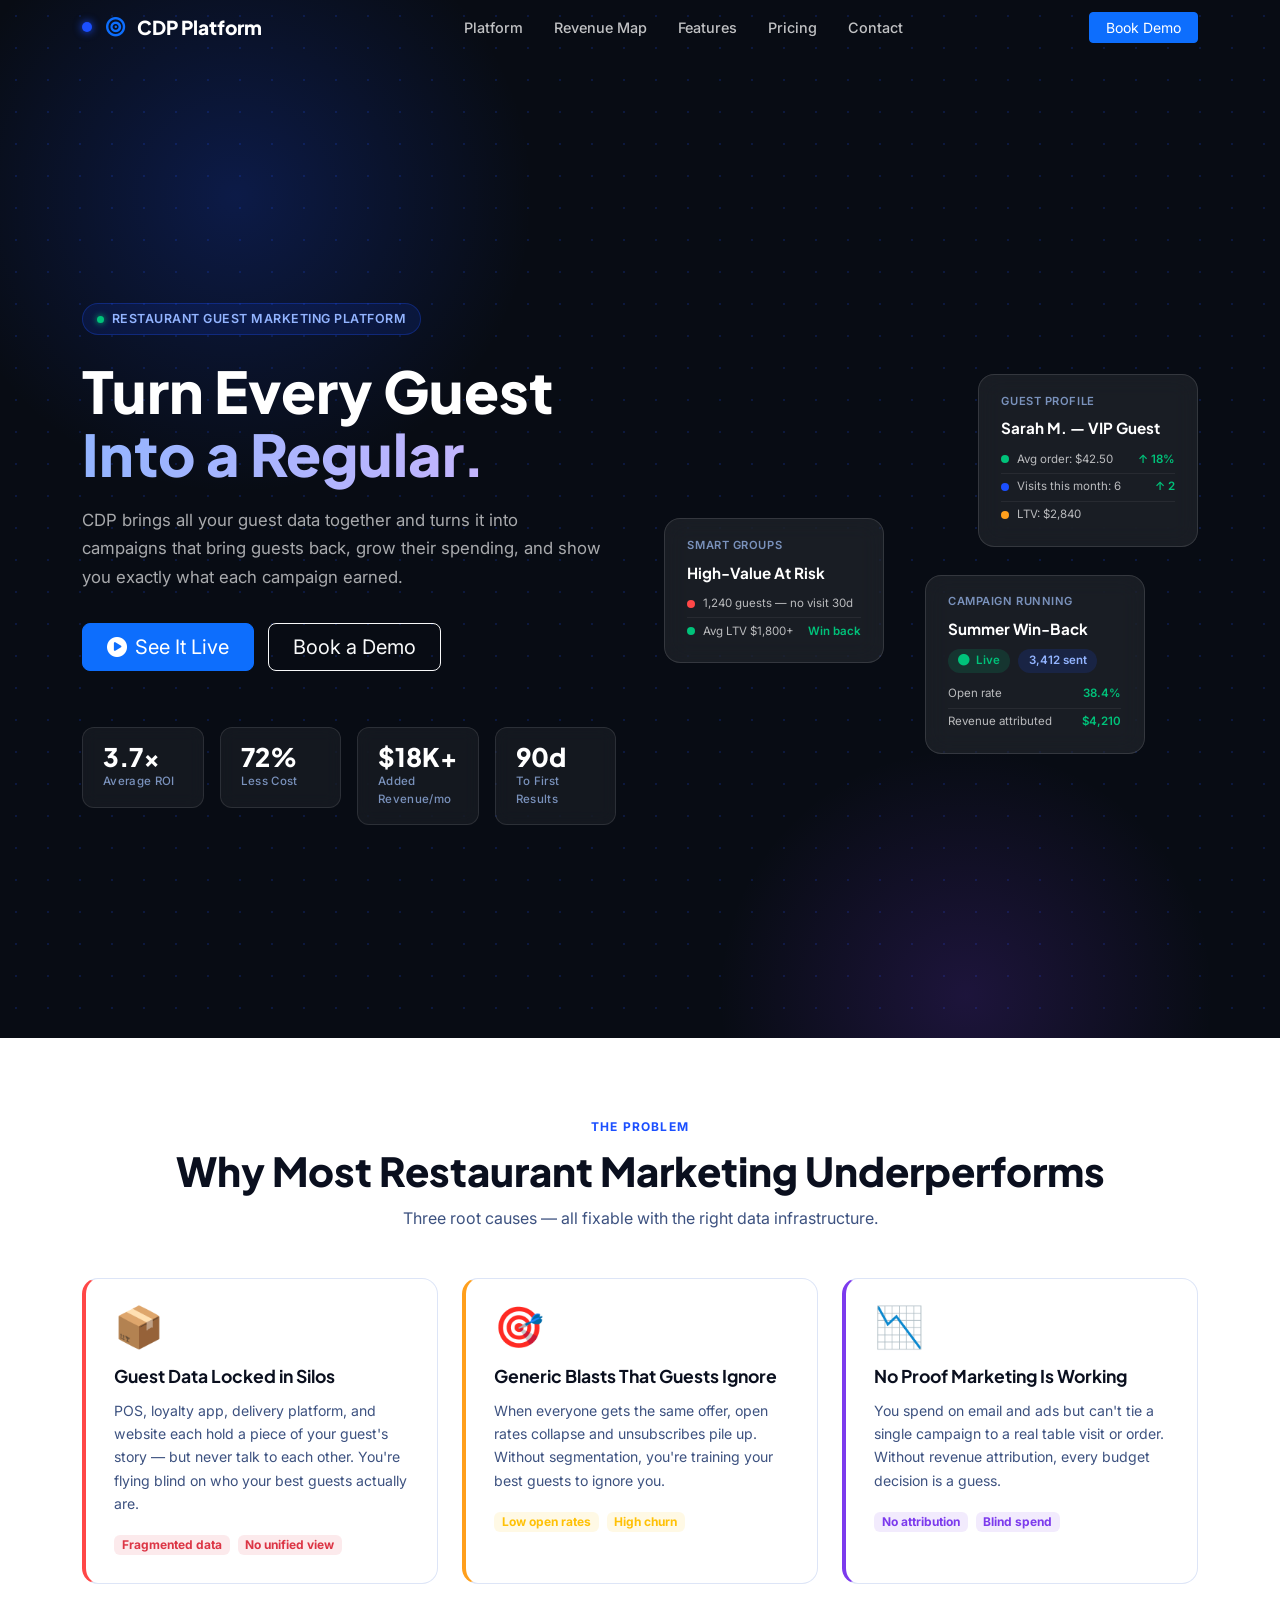
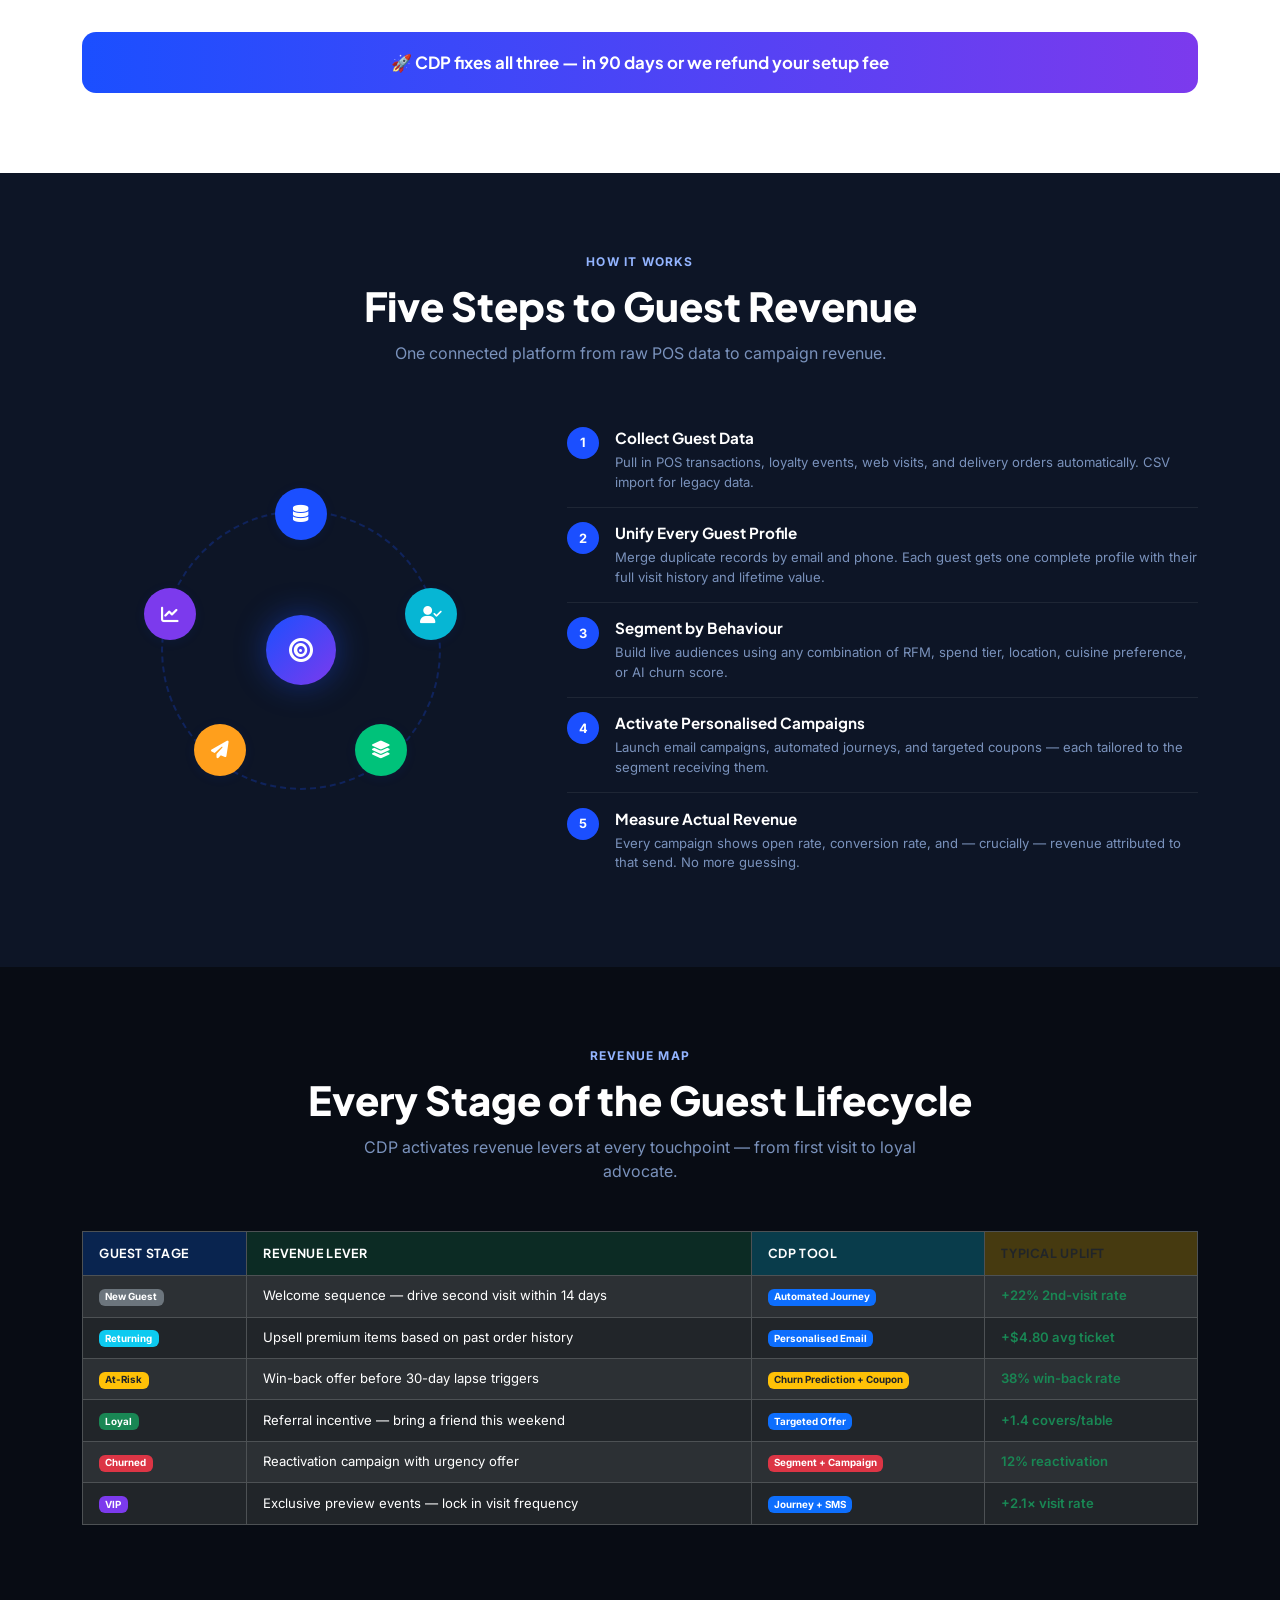
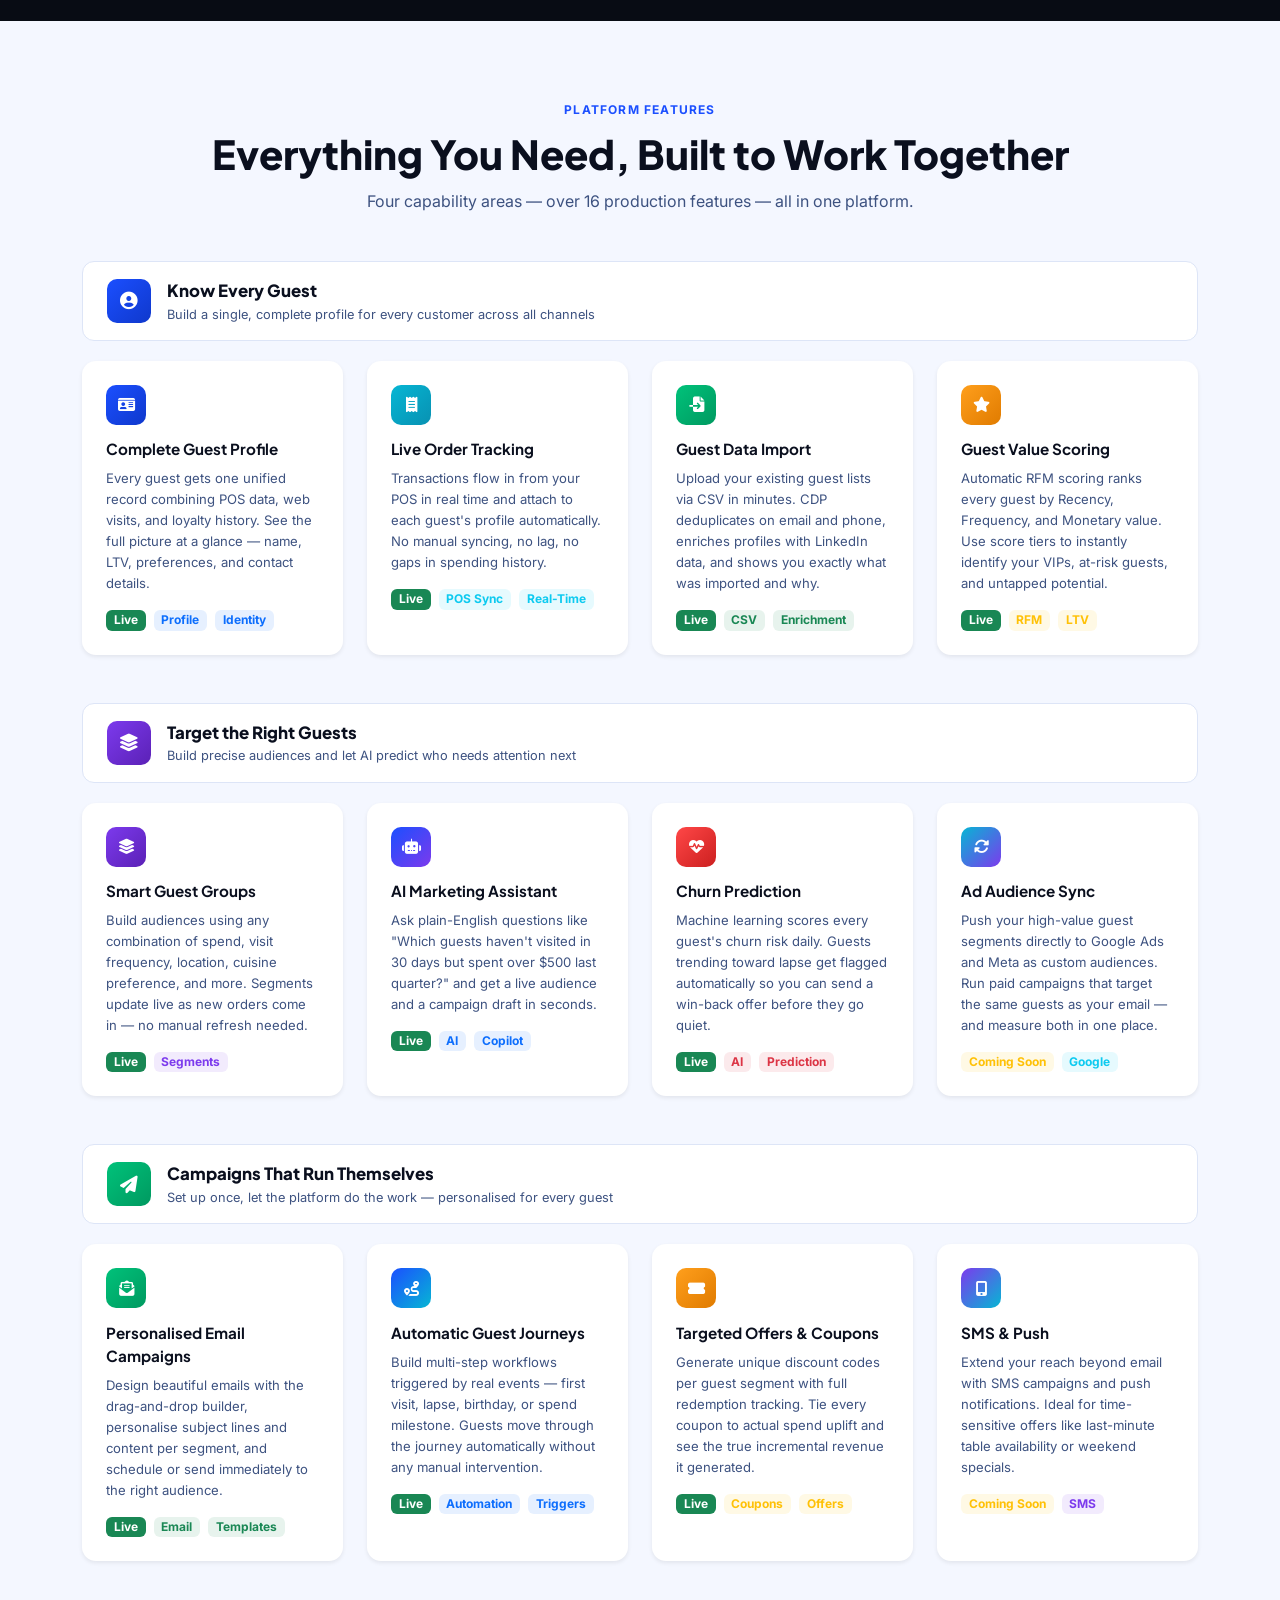
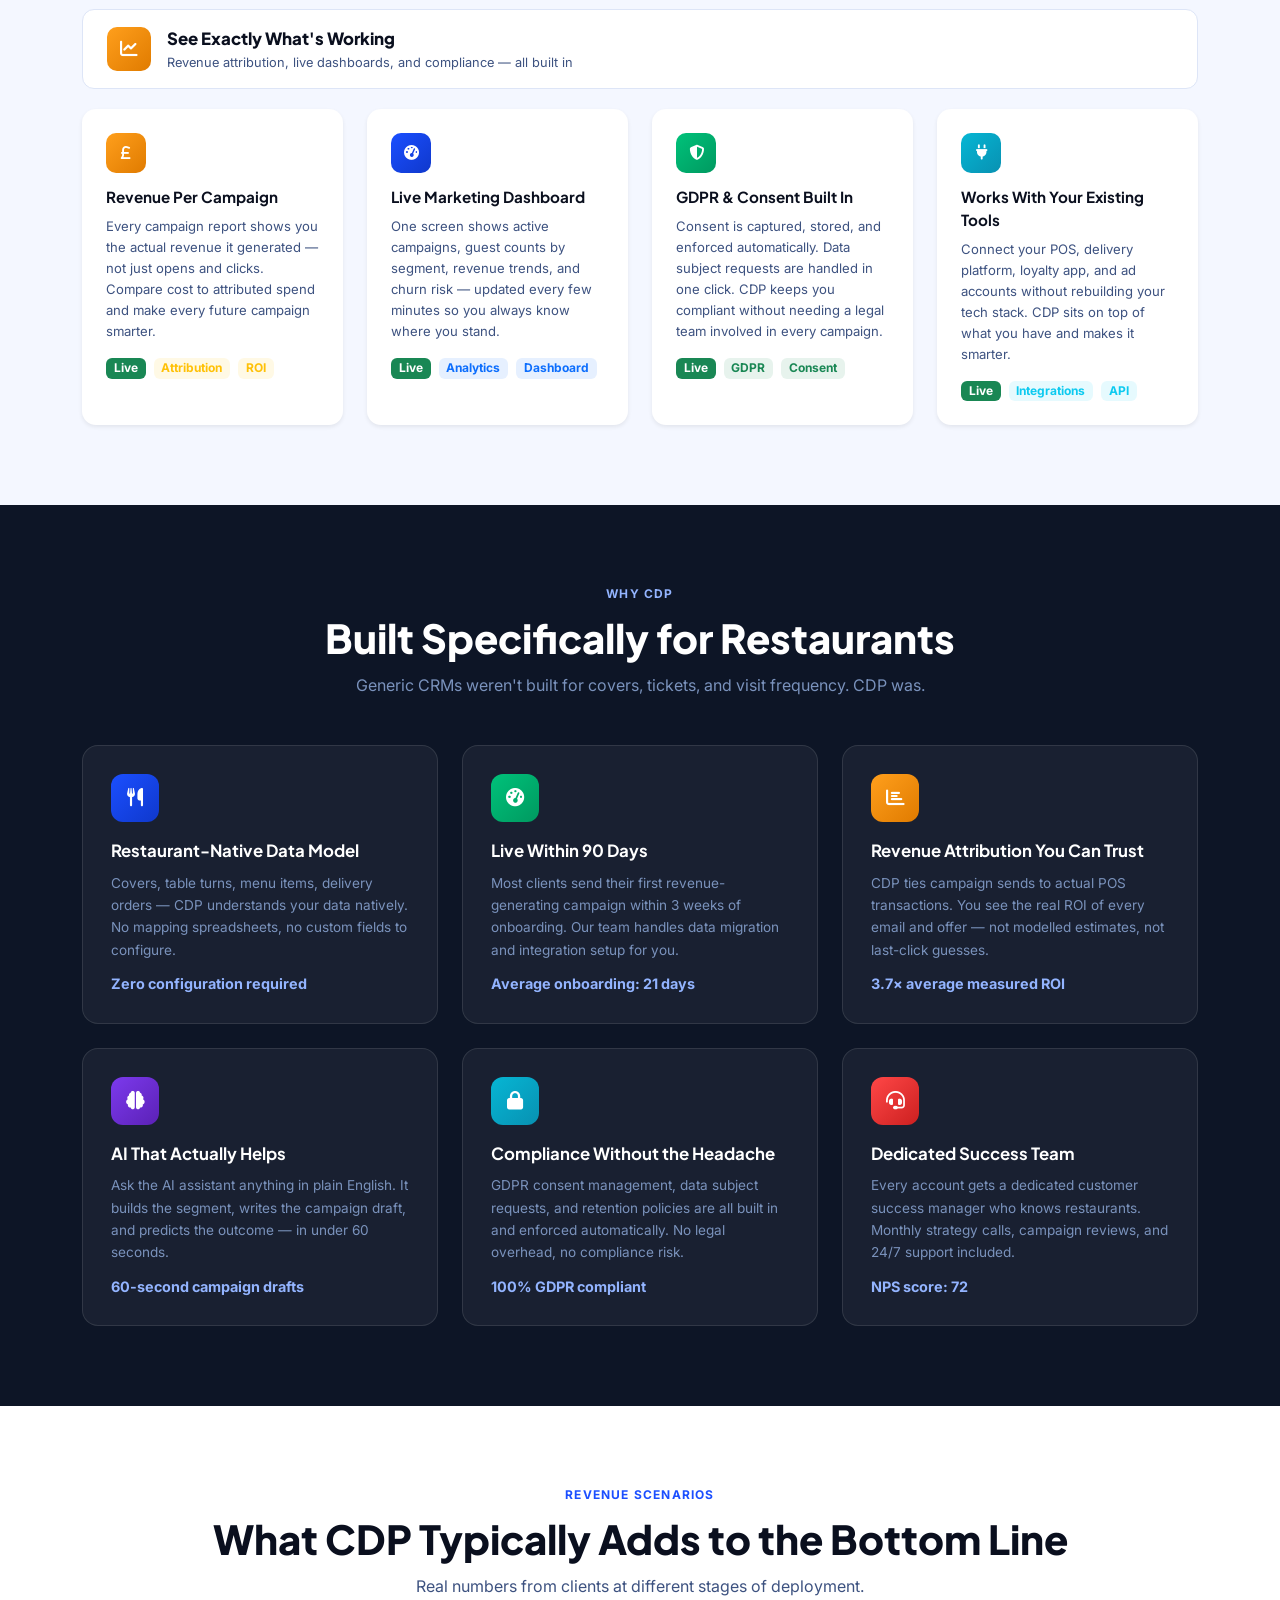
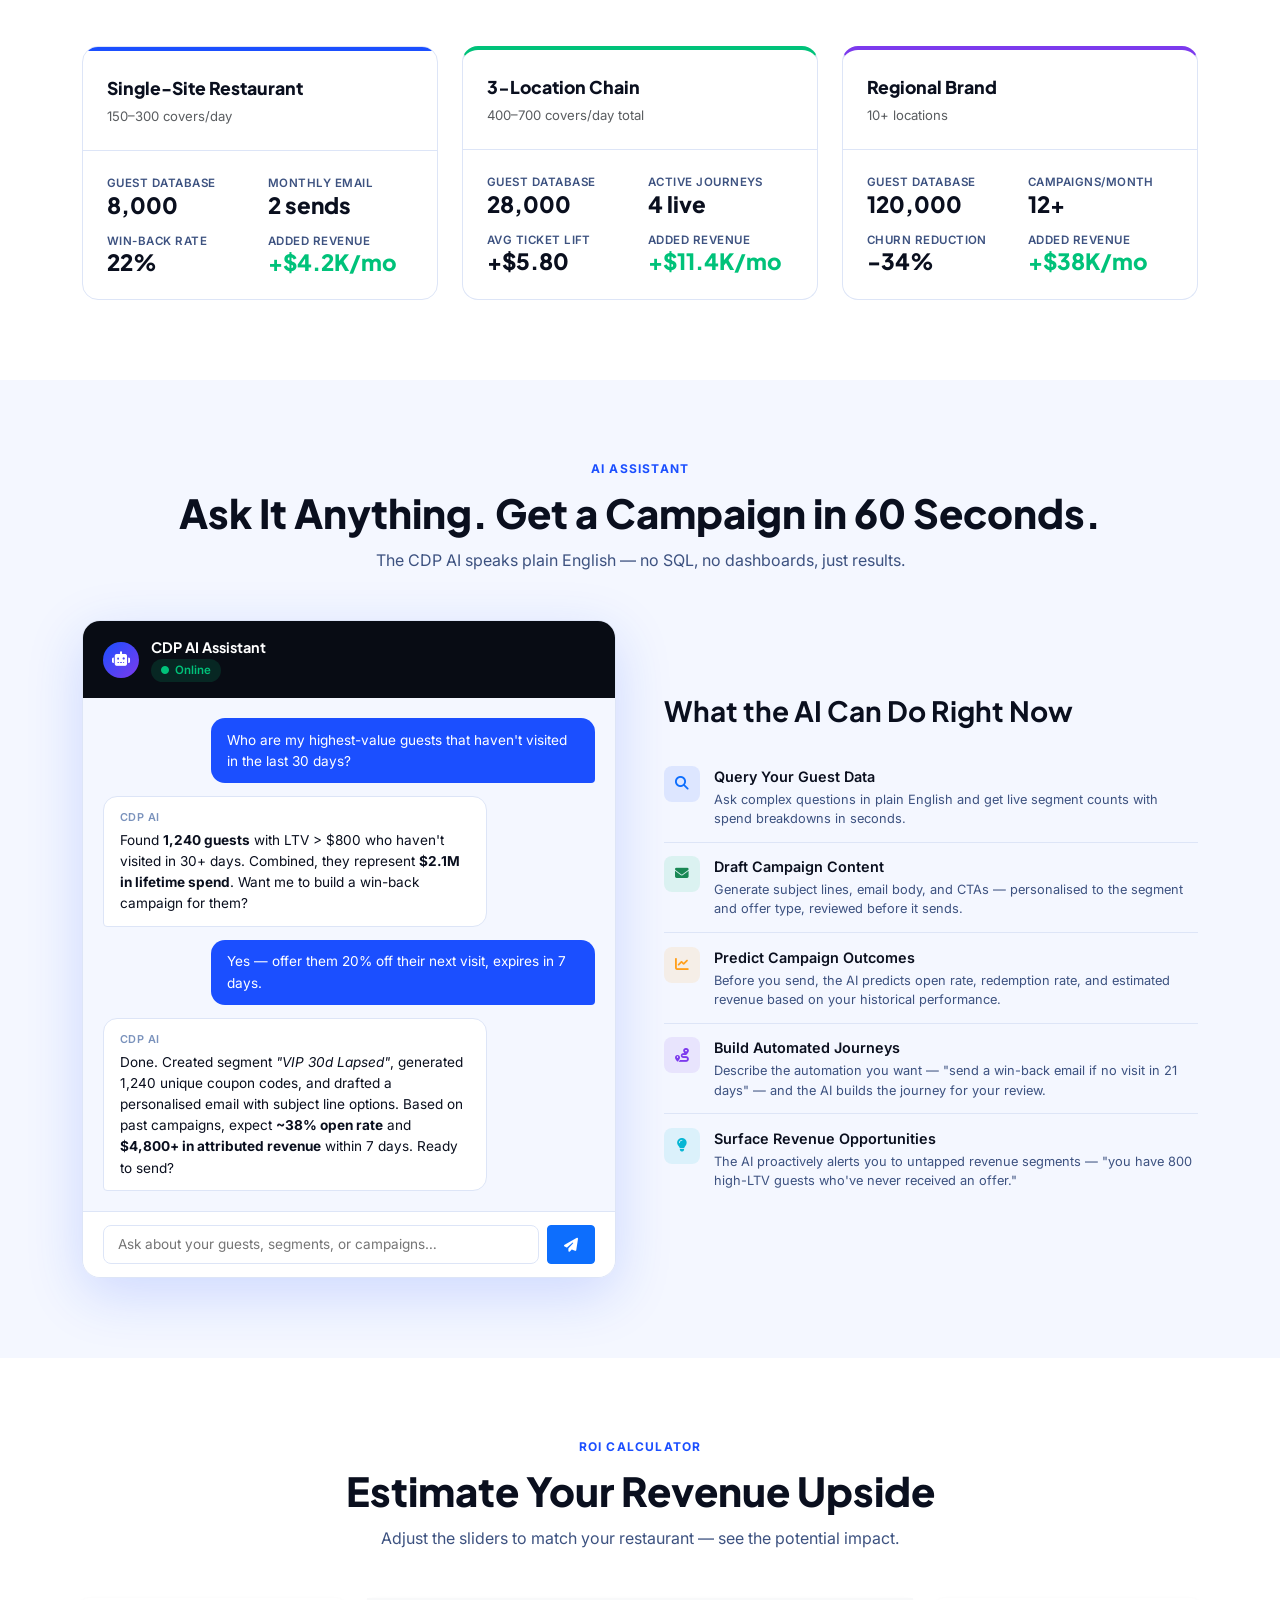
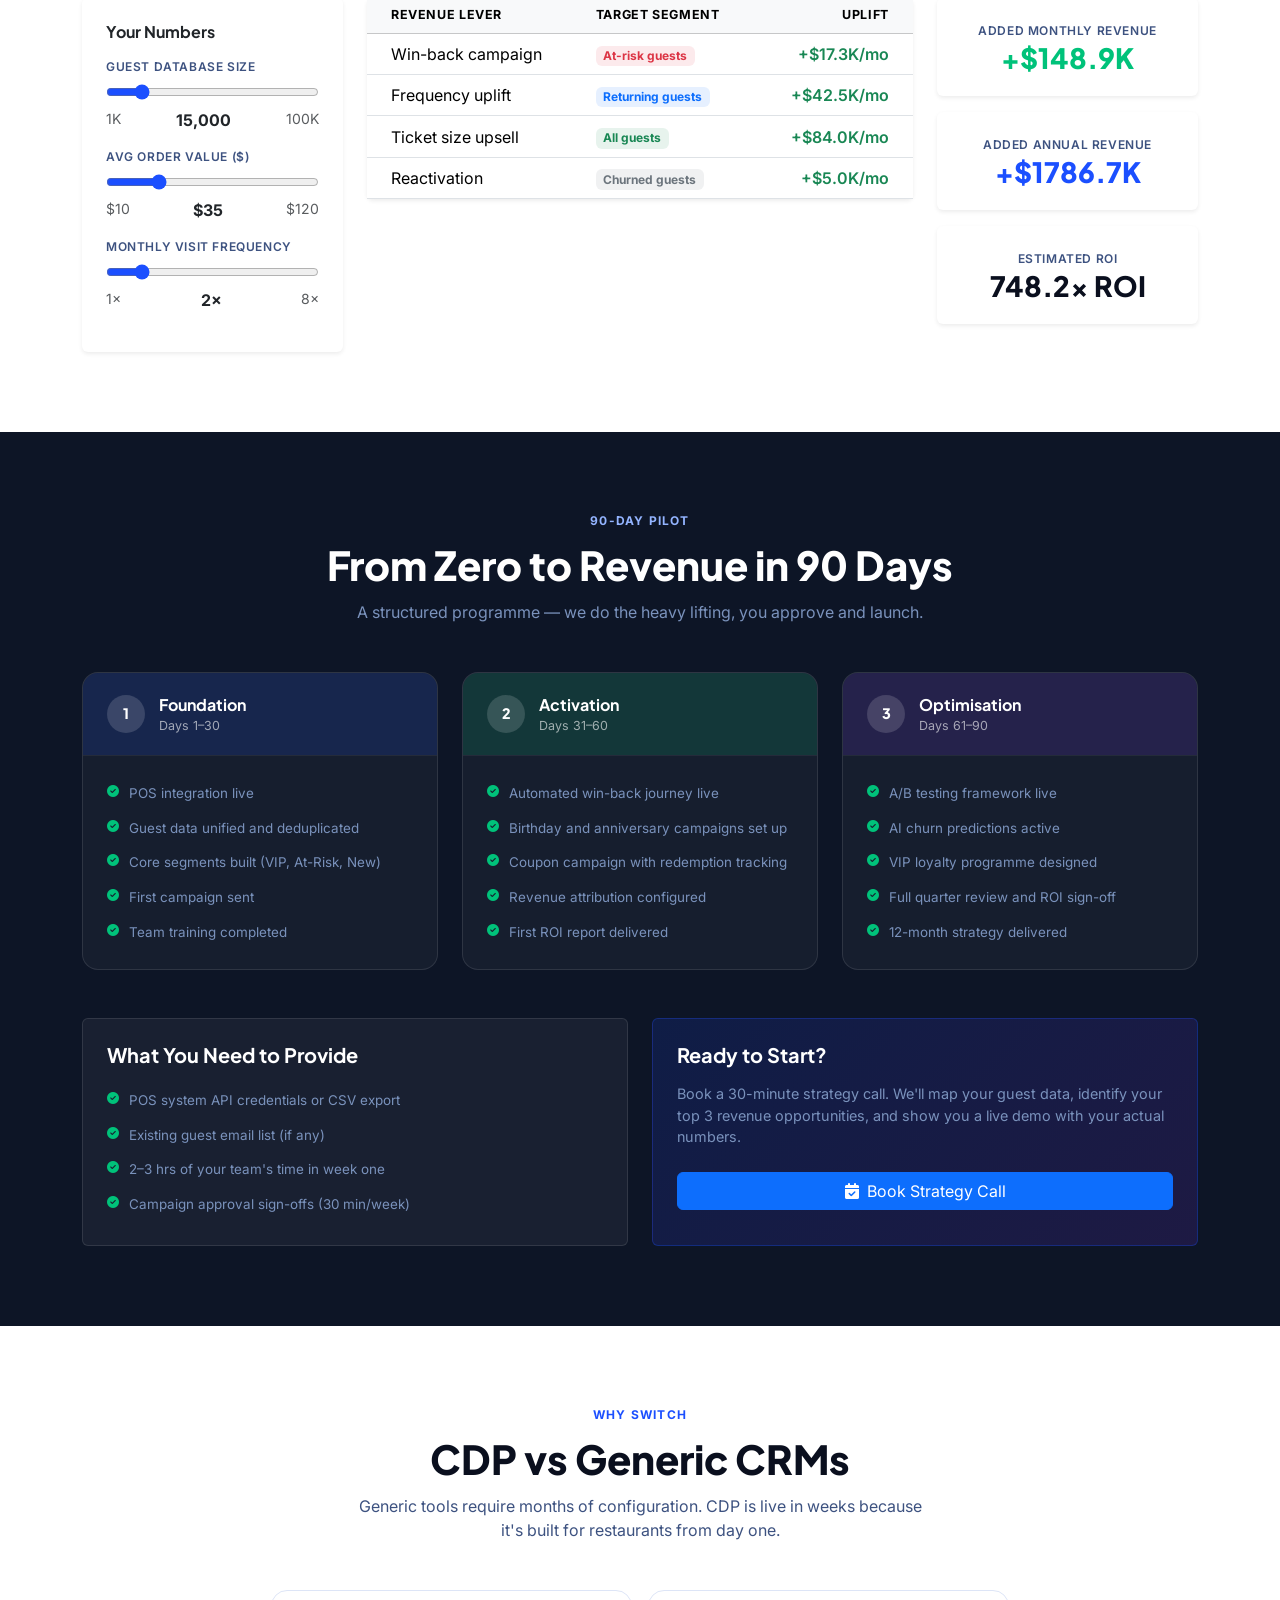
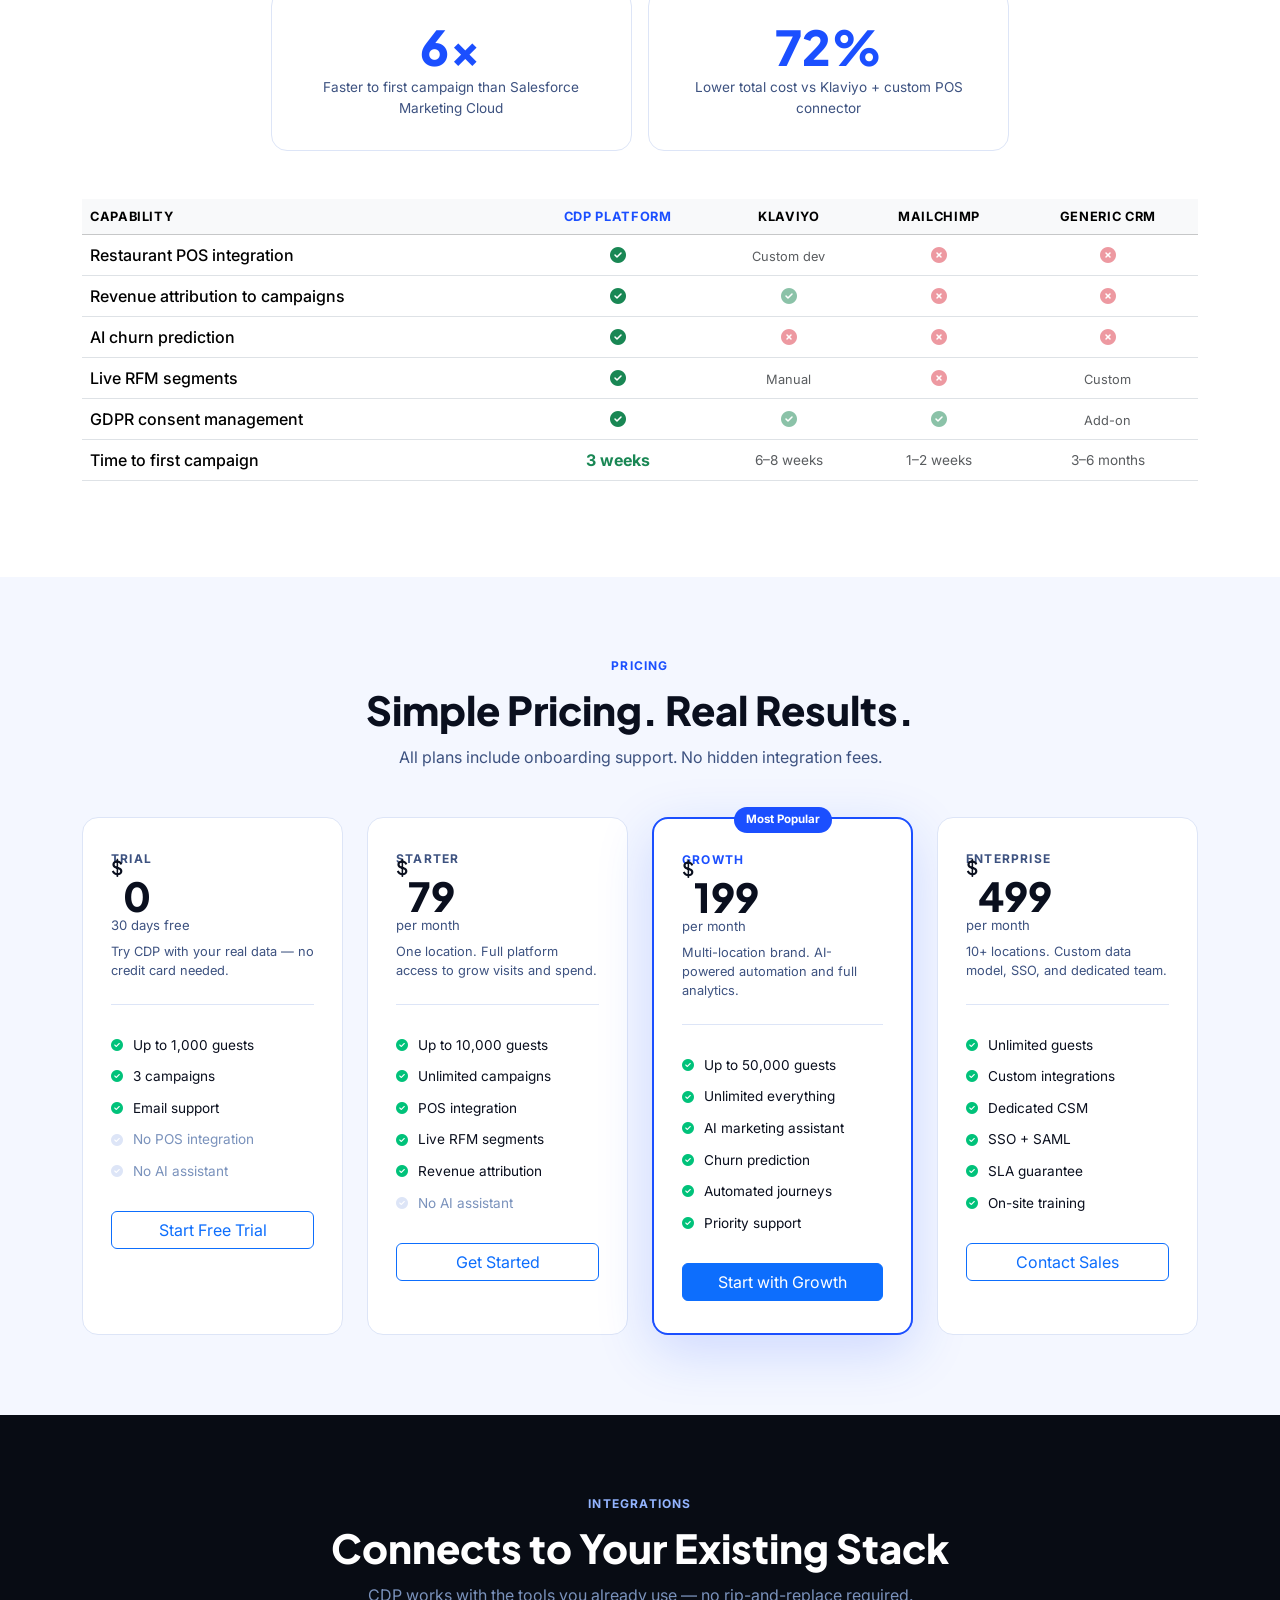
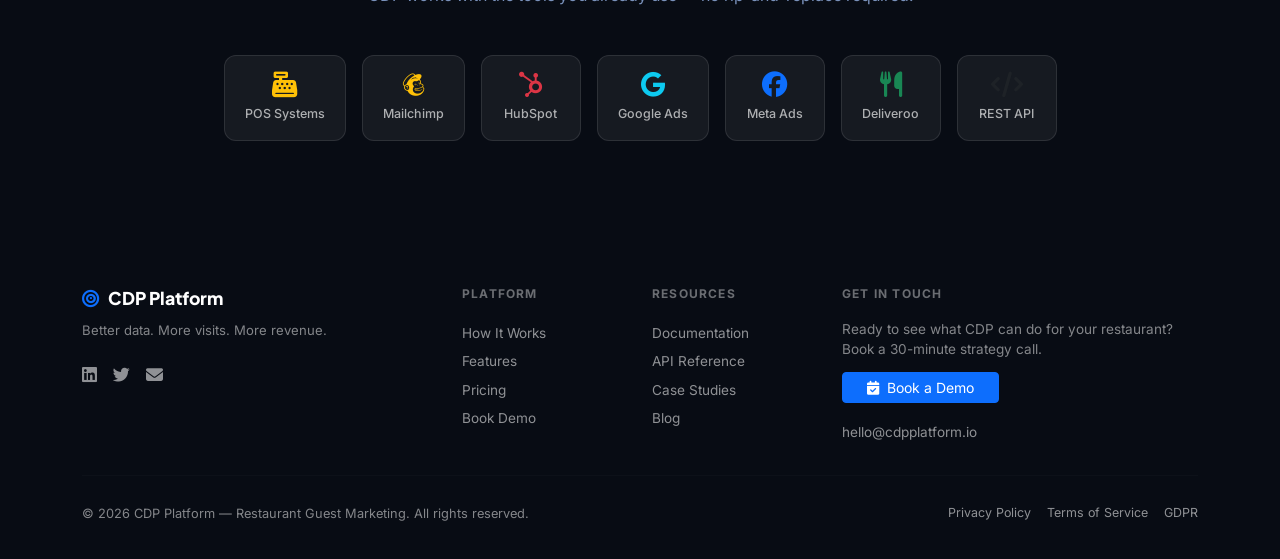
==== index.html @ ad321a96 "fix: final polish - favicon, OG meta, canonical URLs, main.js on all pages, no orphaned scripts All " ====
<!DOCTYPE html>
<html lang="en">
<head>
  <meta charset="UTF-8" />
  <meta name="viewport" content="width=device-width, initial-scale=1.0" />
  <meta name="description" content="CDP Platform — Turn every restaurant guest into a regular. Automated campaigns that prove 3.7× ROI in 90 days. 72% less than Klaviyo." />
  <title>CDP Platform — Restaurant Guest Marketing</title>
  <link rel="icon" type="image/svg+xml" href="favicon.svg"/>
  <link rel="canonical" href="https://masimriaz.github.io/cdp-portfolio/"/>
  <meta property="og:type"        content="website"/>
  <meta property="og:url"         content="https://masimriaz.github.io/cdp-portfolio/"/>
  <meta property="og:title"       content="CDP Platform — Restaurant Guest Marketing"/>
  <meta property="og:description" content="Turn every guest into a regular. 3.7× ROI in 90 days. 72% less than Klaviyo."/>
  <meta name="twitter:card"       content="summary"/>
  <meta name="twitter:title"      content="CDP Platform — Restaurant Guest Marketing"/>

  <!-- 1. Fonts -->
  <link href="https://fonts.googleapis.com/css2?family=Inter:wght@400;500;600;700;800&family=Plus+Jakarta+Sans:wght@700;800;900&display=swap" rel="stylesheet"/>
  <!-- 2. Bootstrap 5.3.3 CSS -->
  <link href="https://cdn.jsdelivr.net/npm/bootstrap@5.3.3/dist/css/bootstrap.min.css" rel="stylesheet"/>
  <!-- 3. Font Awesome 6.4 -->
  <link rel="stylesheet" href="https://cdnjs.cloudflare.com/ajax/libs/font-awesome/6.4.0/css/all.min.css"/>
  <!-- 4. Custom CSS LAST -->
  <link rel="stylesheet" href="css/main.css"/>
</head>

<body>

<!-- ================================================================
     1. NAVBAR
     ================================================================ -->
<nav class="navbar navbar-expand-lg fixed-top cdp-nav">
  <div class="container-xl">
    <!-- Brand -->
    <a class="navbar-brand d-flex align-items-center gap-2" href="#">
      <span class="brand-dot"></span>
      <i class="fas fa-bullseye text-primary me-1"></i>
      CDP Platform
    </a>

    <!-- Hamburger -->
    <button class="navbar-toggler" type="button"
            data-bs-toggle="collapse" data-bs-target="#navMain"
            aria-controls="navMain" aria-expanded="false" aria-label="Toggle navigation">
      <span class="navbar-toggler-icon"></span>
    </button>

    <!-- Links -->
    <div class="collapse navbar-collapse" id="navMain">
      <ul class="navbar-nav mx-auto gap-1">
        <li class="nav-item"><a class="nav-link" href="#platform">Platform</a></li>
        <li class="nav-item"><a class="nav-link" href="#revenue-map">Revenue Map</a></li>
        <li class="nav-item"><a class="nav-link" href="#features">Features</a></li>
        <li class="nav-item"><a class="nav-link" href="#pricing">Pricing</a></li>
        <li class="nav-item"><a class="nav-link" href="#contact">Contact</a></li>
      </ul>
      <div class="d-flex gap-2">
        <a href="demo.html" class="btn btn-primary btn-sm px-3">Book Demo</a>
      </div>
    </div>
  </div>
</nav>

<!-- ================================================================
     2. HERO
     ================================================================ -->
<section class="cdp-hero" id="platform">
  <div class="cdp-hero__glow1"></div>
  <div class="cdp-hero__glow2"></div>
  <div class="container-xl py-5">
    <div class="row g-5 align-items-center min-vh-100 py-5">

      <!-- Left -->
      <div class="col-lg-6 py-4">
        <div class="cdp-hero__badge fade-up">
          <span class="live-dot"></span>
          Restaurant Guest Marketing Platform
        </div>

        <h1 class="cdp-hero__h1 fade-up">
          Turn Every Guest<br>
          <span class="gradient-text">Into a Regular.</span>
        </h1>

        <p class="cdp-hero__lead fade-up">
          CDP brings all your guest data together and turns it into campaigns that bring guests back, grow their spending, and show you exactly what each campaign earned.
        </p>

        <div class="cdp-hero__actions fade-up">
          <a href="demo.html" class="btn btn-primary btn-lg px-4">
            <i class="fas fa-play-circle me-2"></i>See It Live
          </a>
          <a href="contact.html" class="btn btn-outline-light btn-lg px-4">
            Book a Demo
          </a>
        </div>

        <!-- 4 Stat cards via Bootstrap row -->
        <div class="row g-3 mt-2">
          <div class="col-6 col-sm-3">
            <div class="cdp-stat">
              <div class="cdp-stat__num" data-counter="3.7" data-suffix="×">3.7×</div>
              <div class="cdp-stat__label">Average ROI</div>
            </div>
          </div>
          <div class="col-6 col-sm-3">
            <div class="cdp-stat">
              <div class="cdp-stat__num" data-counter="72" data-suffix="%">72%</div>
              <div class="cdp-stat__label">Less Cost</div>
            </div>
          </div>
          <div class="col-6 col-sm-3">
            <div class="cdp-stat">
              <div class="cdp-stat__num" data-counter="18" data-prefix="$" data-suffix="K+">$18K+</div>
              <div class="cdp-stat__label">Added Revenue/mo</div>
            </div>
          </div>
          <div class="col-6 col-sm-3">
            <div class="cdp-stat">
              <div class="cdp-stat__num" data-counter="90" data-suffix="d">90d</div>
              <div class="cdp-stat__label">To First Results</div>
            </div>
          </div>
        </div>
      </div>

      <!-- Right — floating visual cards -->
      <div class="col-lg-6 d-none d-lg-block">
        <div class="cdp-hero__visual">
          <!-- Card 1 — Guest profile -->
          <div class="cdp-float-card">
            <div class="cdp-float-card__label">Guest Profile</div>
            <div class="cdp-float-card__title">Sarah M. — VIP Guest</div>
            <div class="cdp-float-card__row">
              <div class="cdp-float-card__dot" style="background:#00C27A;"></div>
              <div class="cdp-float-card__tag">Avg order: $42.50</div>
              <div class="cdp-float-card__pct">↑ 18%</div>
            </div>
            <div class="cdp-float-card__row">
              <div class="cdp-float-card__dot" style="background:#1B4FFF;"></div>
              <div class="cdp-float-card__tag">Visits this month: 6</div>
              <div class="cdp-float-card__pct">↑ 2</div>
            </div>
            <div class="cdp-float-card__row">
              <div class="cdp-float-card__dot" style="background:#FF9F1C;"></div>
              <div class="cdp-float-card__tag">LTV: $2,840</div>
            </div>
          </div>

          <!-- Card 2 — Smart Groups -->
          <div class="cdp-float-card">
            <div class="cdp-float-card__label">Smart Groups</div>
            <div class="cdp-float-card__title">High-Value At Risk</div>
            <div class="cdp-float-card__row">
              <div class="cdp-float-card__dot" style="background:#FF4747;"></div>
              <div class="cdp-float-card__tag">1,240 guests — no visit 30d</div>
            </div>
            <div class="cdp-float-card__row">
              <div class="cdp-float-card__dot" style="background:#00C27A;"></div>
              <div class="cdp-float-card__tag">Avg LTV $1,800+</div>
              <div class="cdp-float-card__pct">Win back</div>
            </div>
          </div>

          <!-- Card 3 — Campaign live -->
          <div class="cdp-float-card">
            <div class="cdp-float-card__label">Campaign Running</div>
            <div class="cdp-float-card__title">Summer Win-Back</div>
            <div class="d-flex gap-2 flex-wrap mt-2">
              <span class="cdp-pill cdp-pill--green"><i class="fas fa-circle"></i> Live</span>
              <span class="cdp-pill cdp-pill--blue">3,412 sent</span>
            </div>
            <div class="cdp-float-card__row mt-2">
              <div class="cdp-float-card__tag">Open rate</div>
              <div class="cdp-float-card__pct">38.4%</div>
            </div>
            <div class="cdp-float-card__row">
              <div class="cdp-float-card__tag">Revenue attributed</div>
              <div class="cdp-float-card__pct">$4,210</div>
            </div>
          </div>
        </div>
      </div>

    </div>
  </div>
</section>

<!-- ================================================================
     3. THE PROBLEM
     ================================================================ -->
<section class="cdp-section bg-white" id="problem">
  <div class="container-xl">
    <div class="text-center mb-5 fade-up">
      <div class="cdp-section-eyebrow">The Problem</div>
      <h2 class="cdp-section-title">Why Most Restaurant Marketing Underperforms</h2>
      <p class="cdp-section-sub">Three root causes — all fixable with the right data infrastructure.</p>
    </div>

    <div class="row g-4 fade-up">
      <!-- Problem 1 -->
      <div class="col-md-4">
        <div class="cdp-problem-card cdp-problem-card--red h-100">
          <div class="cdp-problem-card__emoji">📦</div>
          <div class="cdp-problem-card__title">Guest Data Locked in Silos</div>
          <p class="cdp-problem-card__body">
            POS, loyalty app, delivery platform, and website each hold a piece of your guest's story — but never talk to each other. You're flying blind on who your best guests actually are.
          </p>
          <span class="badge bg-danger bg-opacity-10 text-danger me-1">Fragmented data</span>
          <span class="badge bg-danger bg-opacity-10 text-danger">No unified view</span>
        </div>
      </div>
      <!-- Problem 2 -->
      <div class="col-md-4">
        <div class="cdp-problem-card cdp-problem-card--amber h-100">
          <div class="cdp-problem-card__emoji">🎯</div>
          <div class="cdp-problem-card__title">Generic Blasts That Guests Ignore</div>
          <p class="cdp-problem-card__body">
            When everyone gets the same offer, open rates collapse and unsubscribes pile up. Without segmentation, you're training your best guests to ignore you.
          </p>
          <span class="badge bg-warning bg-opacity-10 text-warning me-1">Low open rates</span>
          <span class="badge bg-warning bg-opacity-10 text-warning">High churn</span>
        </div>
      </div>
      <!-- Problem 3 -->
      <div class="col-md-4">
        <div class="cdp-problem-card cdp-problem-card--purple h-100">
          <div class="cdp-problem-card__emoji">📉</div>
          <div class="cdp-problem-card__title">No Proof Marketing Is Working</div>
          <p class="cdp-problem-card__body">
            You spend on email and ads but can't tie a single campaign to a real table visit or order. Without revenue attribution, every budget decision is a guess.
          </p>
          <span class="badge bg-purple bg-opacity-10 text-purple me-1" style="background:rgba(124,58,237,.1) !important; color:var(--cdp-purple) !important;">No attribution</span>
          <span class="badge" style="background:rgba(124,58,237,.1); color:var(--cdp-purple);">Blind spend</span>
        </div>
      </div>
    </div>

    <div class="cdp-fix-banner mt-5 fade-up">
      🚀 CDP fixes all three — in 90 days or we refund your setup fee
    </div>
  </div>
</section>

<!-- ================================================================
     4. HOW IT WORKS
     ================================================================ -->
<section class="cdp-section cdp-section--dark" id="how-it-works">
  <div class="container-xl">
    <div class="text-center mb-5 fade-up">
      <div class="cdp-section-eyebrow cdp-section-eyebrow--light">How It Works</div>
      <h2 class="cdp-section-title cdp-section-title--white">Five Steps to Guest Revenue</h2>
      <p class="cdp-section-sub cdp-section-sub--light">One connected platform from raw POS data to campaign revenue.</p>
    </div>

    <div class="row g-5 align-items-center fade-up">
      <!-- Circle diagram -->
      <div class="col-lg-5 text-center">
        <div class="cdp-circle-diagram">
          <div class="cdp-circle-diagram__ring"></div>
          <div class="cdp-circle-diagram__center">
            <i class="fas fa-bullseye"></i>
          </div>
          <div class="cdp-circle-node" title="Collect"><i class="fas fa-database"></i></div>
          <div class="cdp-circle-node" title="Unify"><i class="fas fa-user-check"></i></div>
          <div class="cdp-circle-node" title="Segment"><i class="fas fa-layer-group"></i></div>
          <div class="cdp-circle-node" title="Activate"><i class="fas fa-paper-plane"></i></div>
          <div class="cdp-circle-node" title="Measure"><i class="fas fa-chart-line"></i></div>
        </div>
      </div>

      <!-- Steps list -->
      <div class="col-lg-7">
        <div class="cdp-step-item">
          <div class="cdp-step-num">1</div>
          <div>
            <div class="cdp-step-title">Collect Guest Data</div>
            <div class="cdp-step-body">Pull in POS transactions, loyalty events, web visits, and delivery orders automatically. CSV import for legacy data.</div>
          </div>
        </div>
        <div class="cdp-step-item">
          <div class="cdp-step-num">2</div>
          <div>
            <div class="cdp-step-title">Unify Every Guest Profile</div>
            <div class="cdp-step-body">Merge duplicate records by email and phone. Each guest gets one complete profile with their full visit history and lifetime value.</div>
          </div>
        </div>
        <div class="cdp-step-item">
          <div class="cdp-step-num">3</div>
          <div>
            <div class="cdp-step-title">Segment by Behaviour</div>
            <div class="cdp-step-body">Build live audiences using any combination of RFM, spend tier, location, cuisine preference, or AI churn score.</div>
          </div>
        </div>
        <div class="cdp-step-item">
          <div class="cdp-step-num">4</div>
          <div>
            <div class="cdp-step-title">Activate Personalised Campaigns</div>
            <div class="cdp-step-body">Launch email campaigns, automated journeys, and targeted coupons — each tailored to the segment receiving them.</div>
          </div>
        </div>
        <div class="cdp-step-item">
          <div class="cdp-step-num">5</div>
          <div>
            <div class="cdp-step-title">Measure Actual Revenue</div>
            <div class="cdp-step-body">Every campaign shows open rate, conversion rate, and — crucially — revenue attributed to that send. No more guessing.</div>
          </div>
        </div>
      </div>
    </div>
  </div>
</section>

<!-- ================================================================
     5. REVENUE MAP TABLE
     ================================================================ -->
<section class="cdp-section cdp-section--dark2" id="revenue-map">
  <div class="container-xl">
    <div class="text-center mb-5 fade-up">
      <div class="cdp-section-eyebrow cdp-section-eyebrow--light">Revenue Map</div>
      <h2 class="cdp-section-title cdp-section-title--white">Every Stage of the Guest Lifecycle</h2>
      <p class="cdp-section-sub cdp-section-sub--light">CDP activates revenue levers at every touchpoint — from first visit to loyal advocate.</p>
    </div>

    <div class="table-responsive fade-up">
      <table class="table table-dark table-bordered table-striped align-middle cdp-revenue-table">
        <thead>
          <tr>
            <th class="bg-primary bg-opacity-25">Guest Stage</th>
            <th class="bg-success bg-opacity-25">Revenue Lever</th>
            <th class="bg-info bg-opacity-25">CDP Tool</th>
            <th class="bg-warning bg-opacity-25 text-dark">Typical Uplift</th>
          </tr>
        </thead>
        <tbody>
          <tr>
            <td><span class="badge bg-secondary">New Guest</span></td>
            <td>Welcome sequence — drive second visit within 14 days</td>
            <td><span class="badge bg-primary">Automated Journey</span></td>
            <td class="text-success fw-semibold">+22% 2nd-visit rate</td>
          </tr>
          <tr>
            <td><span class="badge bg-info">Returning</span></td>
            <td>Upsell premium items based on past order history</td>
            <td><span class="badge bg-primary">Personalised Email</span></td>
            <td class="text-success fw-semibold">+$4.80 avg ticket</td>
          </tr>
          <tr>
            <td><span class="badge bg-warning text-dark">At-Risk</span></td>
            <td>Win-back offer before 30-day lapse triggers</td>
            <td><span class="badge bg-warning text-dark">Churn Prediction + Coupon</span></td>
            <td class="text-success fw-semibold">38% win-back rate</td>
          </tr>
          <tr>
            <td><span class="badge bg-success">Loyal</span></td>
            <td>Referral incentive — bring a friend this weekend</td>
            <td><span class="badge bg-primary">Targeted Offer</span></td>
            <td class="text-success fw-semibold">+1.4 covers/table</td>
          </tr>
          <tr>
            <td><span class="badge bg-danger">Churned</span></td>
            <td>Reactivation campaign with urgency offer</td>
            <td><span class="badge bg-danger">Segment + Campaign</span></td>
            <td class="text-success fw-semibold">12% reactivation</td>
          </tr>
          <tr>
            <td><span class="badge bg-purple" style="background:var(--cdp-purple) !important;">VIP</span></td>
            <td>Exclusive preview events — lock in visit frequency</td>
            <td><span class="badge bg-primary">Journey + SMS</span></td>
            <td class="text-success fw-semibold">+2.1× visit rate</td>
          </tr>
        </tbody>
      </table>
    </div>
  </div>
</section>

<!-- ================================================================
     6. FEATURES
     ================================================================ -->
<section class="cdp-section cdp-section--light" id="features">
  <div class="container-xl">
    <div class="text-center mb-5 fade-up">
      <div class="cdp-section-eyebrow">Platform Features</div>
      <h2 class="cdp-section-title">Everything You Need, Built to Work Together</h2>
      <p class="cdp-section-sub">Four capability areas — over 16 production features — all in one platform.</p>
    </div>

    <!-- ── Category 1: Know Every Guest ── -->
    <div class="mb-5 fade-up">
      <div class="cdp-category-header">
        <div class="cdp-category-icon cdp-category-icon--blue">
          <i class="fas fa-user-circle"></i>
        </div>
        <div>
          <div class="cdp-category-title">Know Every Guest</div>
          <div class="cdp-category-sub">Build a single, complete profile for every customer across all channels</div>
        </div>
      </div>
      <div class="row g-4">
        <div class="col-lg-3 col-md-6">
          <div class="card cdp-feature-card h-100 border-0 shadow-sm">
            <div class="card-body p-4">
              <div class="cdp-feature-icon" style="background:linear-gradient(135deg,#1B4FFF,#0F38CC);">
                <i class="fas fa-id-card"></i>
              </div>
              <div class="cdp-feature-name">Complete Guest Profile</div>
              <p class="cdp-feature-desc">Every guest gets one unified record combining POS data, web visits, and loyalty history. See the full picture at a glance — name, LTV, preferences, and contact details.</p>
              <span class="badge bg-success me-1">Live</span>
              <span class="badge bg-primary bg-opacity-10 text-primary me-1">Profile</span>
              <span class="badge bg-primary bg-opacity-10 text-primary">Identity</span>
            </div>
          </div>
        </div>
        <div class="col-lg-3 col-md-6">
          <div class="card cdp-feature-card h-100 border-0 shadow-sm">
            <div class="card-body p-4">
              <div class="cdp-feature-icon" style="background:linear-gradient(135deg,#06B6D4,#0891B2);">
                <i class="fas fa-receipt"></i>
              </div>
              <div class="cdp-feature-name">Live Order Tracking</div>
              <p class="cdp-feature-desc">Transactions flow in from your POS in real time and attach to each guest's profile automatically. No manual syncing, no lag, no gaps in spending history.</p>
              <span class="badge bg-success me-1">Live</span>
              <span class="badge bg-info bg-opacity-10 text-info me-1">POS Sync</span>
              <span class="badge bg-info bg-opacity-10 text-info">Real-Time</span>
            </div>
          </div>
        </div>
        <div class="col-lg-3 col-md-6">
          <div class="card cdp-feature-card h-100 border-0 shadow-sm">
            <div class="card-body p-4">
              <div class="cdp-feature-icon" style="background:linear-gradient(135deg,#00C27A,#009960);">
                <i class="fas fa-file-import"></i>
              </div>
              <div class="cdp-feature-name">Guest Data Import</div>
              <p class="cdp-feature-desc">Upload your existing guest lists via CSV in minutes. CDP deduplicates on email and phone, enriches profiles with LinkedIn data, and shows you exactly what was imported and why.</p>
              <span class="badge bg-success me-1">Live</span>
              <span class="badge bg-success bg-opacity-10 text-success me-1">CSV</span>
              <span class="badge bg-success bg-opacity-10 text-success">Enrichment</span>
            </div>
          </div>
        </div>
        <div class="col-lg-3 col-md-6">
          <div class="card cdp-feature-card h-100 border-0 shadow-sm">
            <div class="card-body p-4">
              <div class="cdp-feature-icon" style="background:linear-gradient(135deg,#FF9F1C,#E07B00);">
                <i class="fas fa-star"></i>
              </div>
              <div class="cdp-feature-name">Guest Value Scoring</div>
              <p class="cdp-feature-desc">Automatic RFM scoring ranks every guest by Recency, Frequency, and Monetary value. Use score tiers to instantly identify your VIPs, at-risk guests, and untapped potential.</p>
              <span class="badge bg-success me-1">Live</span>
              <span class="badge bg-warning bg-opacity-10 text-warning me-1">RFM</span>
              <span class="badge bg-warning bg-opacity-10 text-warning">LTV</span>
            </div>
          </div>
        </div>
      </div>
    </div>

    <!-- ── Category 2: Target the Right Guests ── -->
    <div class="mb-5 fade-up">
      <div class="cdp-category-header">
        <div class="cdp-category-icon cdp-category-icon--purple">
          <i class="fas fa-layer-group"></i>
        </div>
        <div>
          <div class="cdp-category-title">Target the Right Guests</div>
          <div class="cdp-category-sub">Build precise audiences and let AI predict who needs attention next</div>
        </div>
      </div>
      <div class="row g-4">
        <div class="col-lg-3 col-md-6">
          <div class="card cdp-feature-card h-100 border-0 shadow-sm">
            <div class="card-body p-4">
              <div class="cdp-feature-icon" style="background:linear-gradient(135deg,#7C3AED,#5B21B6);">
                <i class="fas fa-layer-group"></i>
              </div>
              <div class="cdp-feature-name">Smart Guest Groups</div>
              <p class="cdp-feature-desc">Build audiences using any combination of spend, visit frequency, location, cuisine preference, and more. Segments update live as new orders come in — no manual refresh needed.</p>
              <span class="badge bg-success me-1">Live</span>
              <span class="badge" style="background:rgba(124,58,237,.1);color:var(--cdp-purple);">Segments</span>
            </div>
          </div>
        </div>
        <div class="col-lg-3 col-md-6">
          <div class="card cdp-feature-card h-100 border-0 shadow-sm">
            <div class="card-body p-4">
              <div class="cdp-feature-icon" style="background:linear-gradient(135deg,#1B4FFF,#7C3AED);">
                <i class="fas fa-robot"></i>
              </div>
              <div class="cdp-feature-name">AI Marketing Assistant</div>
              <p class="cdp-feature-desc">Ask plain-English questions like "Which guests haven't visited in 30 days but spent over $500 last quarter?" and get a live audience and a campaign draft in seconds.</p>
              <span class="badge bg-success me-1">Live</span>
              <span class="badge bg-primary bg-opacity-10 text-primary me-1">AI</span>
              <span class="badge bg-primary bg-opacity-10 text-primary">Copilot</span>
            </div>
          </div>
        </div>
        <div class="col-lg-3 col-md-6">
          <div class="card cdp-feature-card h-100 border-0 shadow-sm">
            <div class="card-body p-4">
              <div class="cdp-feature-icon" style="background:linear-gradient(135deg,#FF4747,#CC2020);">
                <i class="fas fa-heartbeat"></i>
              </div>
              <div class="cdp-feature-name">Churn Prediction</div>
              <p class="cdp-feature-desc">Machine learning scores every guest's churn risk daily. Guests trending toward lapse get flagged automatically so you can send a win-back offer before they go quiet.</p>
              <span class="badge bg-success me-1">Live</span>
              <span class="badge bg-danger bg-opacity-10 text-danger me-1">AI</span>
              <span class="badge bg-danger bg-opacity-10 text-danger">Prediction</span>
            </div>
          </div>
        </div>
        <div class="col-lg-3 col-md-6">
          <div class="card cdp-feature-card h-100 border-0 shadow-sm">
            <div class="card-body p-4">
              <div class="cdp-feature-icon" style="background:linear-gradient(135deg,#06B6D4,#7C3AED);">
                <i class="fas fa-sync-alt"></i>
              </div>
              <div class="cdp-feature-name">Ad Audience Sync</div>
              <p class="cdp-feature-desc">Push your high-value guest segments directly to Google Ads and Meta as custom audiences. Run paid campaigns that target the same guests as your email — and measure both in one place.</p>
              <span class="badge bg-warning bg-opacity-10 text-warning me-1">Coming Soon</span>
              <span class="badge bg-info bg-opacity-10 text-info">Google</span>
            </div>
          </div>
        </div>
      </div>
    </div>

    <!-- ── Category 3: Campaigns That Run Themselves ── -->
    <div class="mb-5 fade-up">
      <div class="cdp-category-header">
        <div class="cdp-category-icon cdp-category-icon--green">
          <i class="fas fa-paper-plane"></i>
        </div>
        <div>
          <div class="cdp-category-title">Campaigns That Run Themselves</div>
          <div class="cdp-category-sub">Set up once, let the platform do the work — personalised for every guest</div>
        </div>
      </div>
      <div class="row g-4">
        <div class="col-lg-3 col-md-6">
          <div class="card cdp-feature-card h-100 border-0 shadow-sm">
            <div class="card-body p-4">
              <div class="cdp-feature-icon" style="background:linear-gradient(135deg,#00C27A,#009960);">
                <i class="fas fa-envelope-open-text"></i>
              </div>
              <div class="cdp-feature-name">Personalised Email Campaigns</div>
              <p class="cdp-feature-desc">Design beautiful emails with the drag-and-drop builder, personalise subject lines and content per segment, and schedule or send immediately to the right audience.</p>
              <span class="badge bg-success me-1">Live</span>
              <span class="badge bg-success bg-opacity-10 text-success me-1">Email</span>
              <span class="badge bg-success bg-opacity-10 text-success">Templates</span>
            </div>
          </div>
        </div>
        <div class="col-lg-3 col-md-6">
          <div class="card cdp-feature-card h-100 border-0 shadow-sm">
            <div class="card-body p-4">
              <div class="cdp-feature-icon" style="background:linear-gradient(135deg,#1B4FFF,#06B6D4);">
                <i class="fas fa-route"></i>
              </div>
              <div class="cdp-feature-name">Automatic Guest Journeys</div>
              <p class="cdp-feature-desc">Build multi-step workflows triggered by real events — first visit, lapse, birthday, or spend milestone. Guests move through the journey automatically without any manual intervention.</p>
              <span class="badge bg-success me-1">Live</span>
              <span class="badge bg-primary bg-opacity-10 text-primary me-1">Automation</span>
              <span class="badge bg-primary bg-opacity-10 text-primary">Triggers</span>
            </div>
          </div>
        </div>
        <div class="col-lg-3 col-md-6">
          <div class="card cdp-feature-card h-100 border-0 shadow-sm">
            <div class="card-body p-4">
              <div class="cdp-feature-icon" style="background:linear-gradient(135deg,#FF9F1C,#E07B00);">
                <i class="fas fa-ticket-alt"></i>
              </div>
              <div class="cdp-feature-name">Targeted Offers &amp; Coupons</div>
              <p class="cdp-feature-desc">Generate unique discount codes per guest segment with full redemption tracking. Tie every coupon to actual spend uplift and see the true incremental revenue it generated.</p>
              <span class="badge bg-success me-1">Live</span>
              <span class="badge bg-warning bg-opacity-10 text-warning me-1">Coupons</span>
              <span class="badge bg-warning bg-opacity-10 text-warning">Offers</span>
            </div>
          </div>
        </div>
        <div class="col-lg-3 col-md-6">
          <div class="card cdp-feature-card h-100 border-0 shadow-sm">
            <div class="card-body p-4">
              <div class="cdp-feature-icon" style="background:linear-gradient(135deg,#7C3AED,#06B6D4);">
                <i class="fas fa-mobile-alt"></i>
              </div>
              <div class="cdp-feature-name">SMS &amp; Push</div>
              <p class="cdp-feature-desc">Extend your reach beyond email with SMS campaigns and push notifications. Ideal for time-sensitive offers like last-minute table availability or weekend specials.</p>
              <span class="badge bg-warning bg-opacity-10 text-warning me-1">Coming Soon</span>
              <span class="badge" style="background:rgba(124,58,237,.1);color:var(--cdp-purple);">SMS</span>
            </div>
          </div>
        </div>
      </div>
    </div>

    <!-- ── Category 4: See Exactly What's Working ── -->
    <div class="fade-up">
      <div class="cdp-category-header">
        <div class="cdp-category-icon cdp-category-icon--amber">
          <i class="fas fa-chart-line"></i>
        </div>
        <div>
          <div class="cdp-category-title">See Exactly What's Working</div>
          <div class="cdp-category-sub">Revenue attribution, live dashboards, and compliance — all built in</div>
        </div>
      </div>
      <div class="row g-4">
        <div class="col-lg-3 col-md-6">
          <div class="card cdp-feature-card h-100 border-0 shadow-sm">
            <div class="card-body p-4">
              <div class="cdp-feature-icon" style="background:linear-gradient(135deg,#FF9F1C,#E07B00);">
                <i class="fas fa-pound-sign"></i>
              </div>
              <div class="cdp-feature-name">Revenue Per Campaign</div>
              <p class="cdp-feature-desc">Every campaign report shows you the actual revenue it generated — not just opens and clicks. Compare cost to attributed spend and make every future campaign smarter.</p>
              <span class="badge bg-success me-1">Live</span>
              <span class="badge bg-warning bg-opacity-10 text-warning me-1">Attribution</span>
              <span class="badge bg-warning bg-opacity-10 text-warning">ROI</span>
            </div>
          </div>
        </div>
        <div class="col-lg-3 col-md-6">
          <div class="card cdp-feature-card h-100 border-0 shadow-sm">
            <div class="card-body p-4">
              <div class="cdp-feature-icon" style="background:linear-gradient(135deg,#1B4FFF,#0F38CC);">
                <i class="fas fa-gauge-high"></i>
              </div>
              <div class="cdp-feature-name">Live Marketing Dashboard</div>
              <p class="cdp-feature-desc">One screen shows active campaigns, guest counts by segment, revenue trends, and churn risk — updated every few minutes so you always know where you stand.</p>
              <span class="badge bg-success me-1">Live</span>
              <span class="badge bg-primary bg-opacity-10 text-primary me-1">Analytics</span>
              <span class="badge bg-primary bg-opacity-10 text-primary">Dashboard</span>
            </div>
          </div>
        </div>
        <div class="col-lg-3 col-md-6">
          <div class="card cdp-feature-card h-100 border-0 shadow-sm">
            <div class="card-body p-4">
              <div class="cdp-feature-icon" style="background:linear-gradient(135deg,#00C27A,#009960);">
                <i class="fas fa-shield-alt"></i>
              </div>
              <div class="cdp-feature-name">GDPR &amp; Consent Built In</div>
              <p class="cdp-feature-desc">Consent is captured, stored, and enforced automatically. Data subject requests are handled in one click. CDP keeps you compliant without needing a legal team involved in every campaign.</p>
              <span class="badge bg-success me-1">Live</span>
              <span class="badge bg-success bg-opacity-10 text-success me-1">GDPR</span>
              <span class="badge bg-success bg-opacity-10 text-success">Consent</span>
            </div>
          </div>
        </div>
        <div class="col-lg-3 col-md-6">
          <div class="card cdp-feature-card h-100 border-0 shadow-sm">
            <div class="card-body p-4">
              <div class="cdp-feature-icon" style="background:linear-gradient(135deg,#06B6D4,#0891B2);">
                <i class="fas fa-plug"></i>
              </div>
              <div class="cdp-feature-name">Works With Your Existing Tools</div>
              <p class="cdp-feature-desc">Connect your POS, delivery platform, loyalty app, and ad accounts without rebuilding your tech stack. CDP sits on top of what you have and makes it smarter.</p>
              <span class="badge bg-success me-1">Live</span>
              <span class="badge bg-info bg-opacity-10 text-info me-1">Integrations</span>
              <span class="badge bg-info bg-opacity-10 text-info">API</span>
            </div>
          </div>
        </div>
      </div>
    </div>
  </div>
</section>

<!-- ================================================================
     7. WHY CDP
     ================================================================ -->
<section class="cdp-section cdp-section--dark">
  <div class="container-xl">
    <div class="text-center mb-5 fade-up">
      <div class="cdp-section-eyebrow cdp-section-eyebrow--light">Why CDP</div>
      <h2 class="cdp-section-title cdp-section-title--white">Built Specifically for Restaurants</h2>
      <p class="cdp-section-sub cdp-section-sub--light">Generic CRMs weren't built for covers, tickets, and visit frequency. CDP was.</p>
    </div>

    <div class="row g-4 fade-up">
      <div class="col-lg-4 col-md-6">
        <div class="cdp-why-card">
          <div class="cdp-why-icon" style="background:linear-gradient(135deg,#1B4FFF,#0F38CC);">
            <i class="fas fa-utensils"></i>
          </div>
          <div class="cdp-why-title">Restaurant-Native Data Model</div>
          <p class="cdp-why-body">Covers, table turns, menu items, delivery orders — CDP understands your data natively. No mapping spreadsheets, no custom fields to configure.</p>
          <div class="cdp-why-stat">Zero configuration required</div>
        </div>
      </div>
      <div class="col-lg-4 col-md-6">
        <div class="cdp-why-card">
          <div class="cdp-why-icon" style="background:linear-gradient(135deg,#00C27A,#009960);">
            <i class="fas fa-tachometer-alt"></i>
          </div>
          <div class="cdp-why-title">Live Within 90 Days</div>
          <p class="cdp-why-body">Most clients send their first revenue-generating campaign within 3 weeks of onboarding. Our team handles data migration and integration setup for you.</p>
          <div class="cdp-why-stat">Average onboarding: 21 days</div>
        </div>
      </div>
      <div class="col-lg-4 col-md-6">
        <div class="cdp-why-card">
          <div class="cdp-why-icon" style="background:linear-gradient(135deg,#FF9F1C,#E07B00);">
            <i class="fas fa-chart-bar"></i>
          </div>
          <div class="cdp-why-title">Revenue Attribution You Can Trust</div>
          <p class="cdp-why-body">CDP ties campaign sends to actual POS transactions. You see the real ROI of every email and offer — not modelled estimates, not last-click guesses.</p>
          <div class="cdp-why-stat">3.7× average measured ROI</div>
        </div>
      </div>
      <div class="col-lg-4 col-md-6">
        <div class="cdp-why-card">
          <div class="cdp-why-icon" style="background:linear-gradient(135deg,#7C3AED,#5B21B6);">
            <i class="fas fa-brain"></i>
          </div>
          <div class="cdp-why-title">AI That Actually Helps</div>
          <p class="cdp-why-body">Ask the AI assistant anything in plain English. It builds the segment, writes the campaign draft, and predicts the outcome — in under 60 seconds.</p>
          <div class="cdp-why-stat">60-second campaign drafts</div>
        </div>
      </div>
      <div class="col-lg-4 col-md-6">
        <div class="cdp-why-card">
          <div class="cdp-why-icon" style="background:linear-gradient(135deg,#06B6D4,#0891B2);">
            <i class="fas fa-lock"></i>
          </div>
          <div class="cdp-why-title">Compliance Without the Headache</div>
          <p class="cdp-why-body">GDPR consent management, data subject requests, and retention policies are all built in and enforced automatically. No legal overhead, no compliance risk.</p>
          <div class="cdp-why-stat">100% GDPR compliant</div>
        </div>
      </div>
      <div class="col-lg-4 col-md-6">
        <div class="cdp-why-card">
          <div class="cdp-why-icon" style="background:linear-gradient(135deg,#FF4747,#CC2020);">
            <i class="fas fa-headset"></i>
          </div>
          <div class="cdp-why-title">Dedicated Success Team</div>
          <p class="cdp-why-body">Every account gets a dedicated customer success manager who knows restaurants. Monthly strategy calls, campaign reviews, and 24/7 support included.</p>
          <div class="cdp-why-stat">NPS score: 72</div>
        </div>
      </div>
    </div>
  </div>
</section>

<!-- ================================================================
     8. THREE REVENUE SCENARIOS
     ================================================================ -->
<section class="cdp-section bg-white">
  <div class="container-xl">
    <div class="text-center mb-5 fade-up">
      <div class="cdp-section-eyebrow">Revenue Scenarios</div>
      <h2 class="cdp-section-title">What CDP Typically Adds to the Bottom Line</h2>
      <p class="cdp-section-sub">Real numbers from clients at different stages of deployment.</p>
    </div>

    <div class="row g-4 justify-content-center fade-up">
      <!-- Scenario 1 -->
      <div class="col-lg-4">
        <div class="cdp-scenario-card">
          <div class="cdp-scenario-card__header" style="border-top: 4px solid var(--cdp-blue);">
            <div class="cdp-scenario-card__title">Single-Site Restaurant</div>
            <div class="text-muted" style="font-size:.82rem;">150–300 covers/day</div>
          </div>
          <div class="cdp-scenario-card__body">
            <div class="row g-3">
              <div class="col-6">
                <div class="cdp-scenario-metric__label">Guest Database</div>
                <div class="cdp-scenario-metric__val">8,000</div>
              </div>
              <div class="col-6">
                <div class="cdp-scenario-metric__label">Monthly Email</div>
                <div class="cdp-scenario-metric__val">2 sends</div>
              </div>
              <div class="col-6">
                <div class="cdp-scenario-metric__label">Win-back Rate</div>
                <div class="cdp-scenario-metric__val">22%</div>
              </div>
              <div class="col-6">
                <div class="cdp-scenario-metric__label">Added Revenue</div>
                <div class="cdp-scenario-metric__val cdp-scenario-metric__val--green">+$4.2K/mo</div>
              </div>
            </div>
          </div>
        </div>
      </div>

      <!-- Scenario 2 -->
      <div class="col-lg-4">
        <div class="cdp-scenario-card" style="border-top: 4px solid var(--cdp-green);">
          <div class="cdp-scenario-card__header">
            <div class="cdp-scenario-card__title">3-Location Chain</div>
            <div class="text-muted" style="font-size:.82rem;">400–700 covers/day total</div>
          </div>
          <div class="cdp-scenario-card__body">
            <div class="row g-3">
              <div class="col-6">
                <div class="cdp-scenario-metric__label">Guest Database</div>
                <div class="cdp-scenario-metric__val">28,000</div>
              </div>
              <div class="col-6">
                <div class="cdp-scenario-metric__label">Active Journeys</div>
                <div class="cdp-scenario-metric__val">4 live</div>
              </div>
              <div class="col-6">
                <div class="cdp-scenario-metric__label">Avg Ticket Lift</div>
                <div class="cdp-scenario-metric__val">+$5.80</div>
              </div>
              <div class="col-6">
                <div class="cdp-scenario-metric__label">Added Revenue</div>
                <div class="cdp-scenario-metric__val cdp-scenario-metric__val--green">+$11.4K/mo</div>
              </div>
            </div>
          </div>
        </div>
      </div>

      <!-- Scenario 3 -->
      <div class="col-lg-4">
        <div class="cdp-scenario-card" style="border-top: 4px solid var(--cdp-purple);">
          <div class="cdp-scenario-card__header">
            <div class="cdp-scenario-card__title">Regional Brand</div>
            <div class="text-muted" style="font-size:.82rem;">10+ locations</div>
          </div>
          <div class="cdp-scenario-card__body">
            <div class="row g-3">
              <div class="col-6">
                <div class="cdp-scenario-metric__label">Guest Database</div>
                <div class="cdp-scenario-metric__val">120,000</div>
              </div>
              <div class="col-6">
                <div class="cdp-scenario-metric__label">Campaigns/Month</div>
                <div class="cdp-scenario-metric__val">12+</div>
              </div>
              <div class="col-6">
                <div class="cdp-scenario-metric__label">Churn Reduction</div>
                <div class="cdp-scenario-metric__val">-34%</div>
              </div>
              <div class="col-6">
                <div class="cdp-scenario-metric__label">Added Revenue</div>
                <div class="cdp-scenario-metric__val cdp-scenario-metric__val--green">+$38K/mo</div>
              </div>
            </div>
          </div>
        </div>
      </div>
    </div>
  </div>
</section>

<!-- ================================================================
     9. AI CHATBOT
     ================================================================ -->
<section class="cdp-section cdp-section--light">
  <div class="container-xl">
    <div class="text-center mb-5 fade-up">
      <div class="cdp-section-eyebrow">AI Assistant</div>
      <h2 class="cdp-section-title">Ask It Anything. Get a Campaign in 60 Seconds.</h2>
      <p class="cdp-section-sub">The CDP AI speaks plain English — no SQL, no dashboards, just results.</p>
    </div>

    <div class="row g-5 align-items-center fade-up">
      <!-- Chat window -->
      <div class="col-lg-6">
        <div class="cdp-chat-window">
          <div class="cdp-chat-header">
            <div class="cdp-chat-header__icon">
              <i class="fas fa-robot"></i>
            </div>
            <div>
              <div class="cdp-chat-header__title">CDP AI Assistant</div>
              <div class="cdp-chat-header__sub">
                <span class="cdp-pill cdp-pill--green d-inline-flex"><i class="fas fa-circle" style="font-size:.5rem;"></i> Online</span>
              </div>
            </div>
          </div>
          <div class="cdp-chat-body">
            <div class="cdp-chat-bubble cdp-chat-bubble--user">
              Who are my highest-value guests that haven't visited in the last 30 days?
            </div>
            <div class="cdp-chat-bubble cdp-chat-bubble--ai">
              <div class="bubble-label">CDP AI</div>
              Found <strong>1,240 guests</strong> with LTV &gt; $800 who haven't visited in 30+ days. Combined, they represent <strong>$2.1M in lifetime spend</strong>. Want me to build a win-back campaign for them?
            </div>
            <div class="cdp-chat-bubble cdp-chat-bubble--user">
              Yes — offer them 20% off their next visit, expires in 7 days.
            </div>
            <div class="cdp-chat-bubble cdp-chat-bubble--ai">
              <div class="bubble-label">CDP AI</div>
              Done. Created segment <em>"VIP 30d Lapsed"</em>, generated 1,240 unique coupon codes, and drafted a personalised email with subject line options. Based on past campaigns, expect <strong>~38% open rate</strong> and <strong>$4,800+ in attributed revenue</strong> within 7 days. Ready to send?
            </div>
          </div>
          <div class="cdp-chat-footer">
            <input class="cdp-chat-input" type="text" placeholder="Ask about your guests, segments, or campaigns…" readonly />
            <button class="btn btn-primary btn-sm px-3">
              <i class="fas fa-paper-plane"></i>
            </button>
          </div>
        </div>
      </div>

      <!-- Capability list -->
      <div class="col-lg-6">
        <h3 class="fw-bold mb-4" style="font-family:var(--f-head); color:var(--cdp-text1);">
          What the AI Can Do Right Now
        </h3>
        <div class="cdp-capability-item">
          <div class="cdp-capability-icon" style="background:rgba(27,79,255,.1);">
            <i class="fas fa-search text-primary"></i>
          </div>
          <div>
            <div class="cdp-capability-title">Query Your Guest Data</div>
            <div class="cdp-capability-body">Ask complex questions in plain English and get live segment counts with spend breakdowns in seconds.</div>
          </div>
        </div>
        <div class="cdp-capability-item">
          <div class="cdp-capability-icon" style="background:rgba(0,194,122,.1);">
            <i class="fas fa-envelope text-success"></i>
          </div>
          <div>
            <div class="cdp-capability-title">Draft Campaign Content</div>
            <div class="cdp-capability-body">Generate subject lines, email body, and CTAs — personalised to the segment and offer type, reviewed before it sends.</div>
          </div>
        </div>
        <div class="cdp-capability-item">
          <div class="cdp-capability-icon" style="background:rgba(255,159,28,.1);">
            <i class="fas fa-chart-line" style="color:var(--cdp-amber);"></i>
          </div>
          <div>
            <div class="cdp-capability-title">Predict Campaign Outcomes</div>
            <div class="cdp-capability-body">Before you send, the AI predicts open rate, redemption rate, and estimated revenue based on your historical performance.</div>
          </div>
        </div>
        <div class="cdp-capability-item">
          <div class="cdp-capability-icon" style="background:rgba(124,58,237,.1);">
            <i class="fas fa-route" style="color:var(--cdp-purple);"></i>
          </div>
          <div>
            <div class="cdp-capability-title">Build Automated Journeys</div>
            <div class="cdp-capability-body">Describe the automation you want — "send a win-back email if no visit in 21 days" — and the AI builds the journey for your review.</div>
          </div>
        </div>
        <div class="cdp-capability-item">
          <div class="cdp-capability-icon" style="background:rgba(6,182,212,.1);">
            <i class="fas fa-lightbulb" style="color:var(--cdp-teal);"></i>
          </div>
          <div>
            <div class="cdp-capability-title">Surface Revenue Opportunities</div>
            <div class="cdp-capability-body">The AI proactively alerts you to untapped revenue segments — "you have 800 high-LTV guests who've never received an offer."</div>
          </div>
        </div>
      </div>
    </div>
  </div>
</section>

<!-- ================================================================
     10. ROI IMPACT
     ================================================================ -->
<section class="cdp-section bg-white">
  <div class="container-xl">
    <div class="text-center mb-5 fade-up">
      <div class="cdp-section-eyebrow">ROI Calculator</div>
      <h2 class="cdp-section-title">Estimate Your Revenue Upside</h2>
      <p class="cdp-section-sub">Adjust the sliders to match your restaurant — see the potential impact.</p>
    </div>

    <div class="row g-4 align-items-start fade-up">
      <!-- Inputs -->
      <div class="col-lg-3">
        <div class="card border-0 shadow-sm p-4">
          <h6 class="fw-bold mb-3" style="font-family:var(--f-head);">Your Numbers</h6>
          <div class="mb-3">
            <div class="cdp-roi-label">Guest Database Size</div>
            <input type="range" class="cdp-roi-param" id="roi-guests" min="1000" max="100000" step="1000" value="15000" />
            <div class="d-flex justify-content-between">
              <small class="text-muted">1K</small>
              <strong id="roi-guests-val">15,000</strong>
              <small class="text-muted">100K</small>
            </div>
          </div>
          <div class="mb-3">
            <div class="cdp-roi-label">Avg Order Value ($)</div>
            <input type="range" class="cdp-roi-param" id="roi-aov" min="10" max="120" step="5" value="35" />
            <div class="d-flex justify-content-between">
              <small class="text-muted">$10</small>
              <strong id="roi-aov-val">$35</strong>
              <small class="text-muted">$120</small>
            </div>
          </div>
          <div class="mb-3">
            <div class="cdp-roi-label">Monthly Visit Frequency</div>
            <input type="range" class="cdp-roi-param" id="roi-freq" min="1" max="8" step="0.5" value="2" />
            <div class="d-flex justify-content-between">
              <small class="text-muted">1×</small>
              <strong id="roi-freq-val">2×</strong>
              <small class="text-muted">8×</small>
            </div>
          </div>
        </div>
      </div>

      <!-- Impact table -->
      <div class="col-lg-6">
        <div class="card border-0 shadow-sm">
          <div class="card-body p-0">
            <table class="table table-hover mb-0 align-middle">
              <thead class="table-light">
                <tr>
                  <th class="ps-4" style="font-size:.78rem;font-weight:700;text-transform:uppercase;letter-spacing:.05em;">Revenue Lever</th>
                  <th style="font-size:.78rem;font-weight:700;text-transform:uppercase;letter-spacing:.05em;">Target Segment</th>
                  <th class="text-end pe-4" style="font-size:.78rem;font-weight:700;text-transform:uppercase;letter-spacing:.05em;">Uplift</th>
                </tr>
              </thead>
              <tbody>
                <tr>
                  <td class="ps-4">Win-back campaign</td>
                  <td><span class="badge bg-danger bg-opacity-10 text-danger">At-risk guests</span></td>
                  <td class="text-end pe-4 text-success fw-semibold" id="roi-row1">—</td>
                </tr>
                <tr>
                  <td class="ps-4">Frequency uplift</td>
                  <td><span class="badge bg-primary bg-opacity-10 text-primary">Returning guests</span></td>
                  <td class="text-end pe-4 text-success fw-semibold" id="roi-row2">—</td>
                </tr>
                <tr>
                  <td class="ps-4">Ticket size upsell</td>
                  <td><span class="badge bg-success bg-opacity-10 text-success">All guests</span></td>
                  <td class="text-end pe-4 text-success fw-semibold" id="roi-row3">—</td>
                </tr>
                <tr>
                  <td class="ps-4">Reactivation</td>
                  <td><span class="badge bg-secondary bg-opacity-10 text-secondary">Churned guests</span></td>
                  <td class="text-end pe-4 text-success fw-semibold" id="roi-row4">—</td>
                </tr>
              </tbody>
            </table>
          </div>
        </div>
      </div>

      <!-- Results -->
      <div class="col-lg-3">
        <div class="row g-3">
          <div class="col-12">
            <div class="card border-0 shadow-sm p-4 text-center">
              <div class="cdp-roi-label text-center mb-1">Added Monthly Revenue</div>
              <div class="cdp-roi-val cdp-roi-val--green" id="roi-monthly">—</div>
            </div>
          </div>
          <div class="col-12">
            <div class="card border-0 shadow-sm p-4 text-center">
              <div class="cdp-roi-label text-center mb-1">Added Annual Revenue</div>
              <div class="cdp-roi-val cdp-roi-val--blue" id="roi-annual">—</div>
            </div>
          </div>
          <div class="col-12">
            <div class="card border-0 shadow-sm p-4 text-center">
              <div class="cdp-roi-label text-center mb-1">Estimated ROI</div>
              <div class="cdp-roi-val" id="roi-multiple">—</div>
            </div>
          </div>
        </div>
      </div>
    </div>
  </div>
</section>

<!-- ================================================================
     11. 90-DAY PILOT
     ================================================================ -->
<section class="cdp-section cdp-section--dark" id="pilot">
  <div class="container-xl">
    <div class="text-center mb-5 fade-up">
      <div class="cdp-section-eyebrow cdp-section-eyebrow--light">90-Day Pilot</div>
      <h2 class="cdp-section-title cdp-section-title--white">From Zero to Revenue in 90 Days</h2>
      <p class="cdp-section-sub cdp-section-sub--light">A structured programme — we do the heavy lifting, you approve and launch.</p>
    </div>

    <div class="row g-4 mb-5 fade-up">
      <!-- Phase 1 -->
      <div class="col-lg-4">
        <div class="cdp-phase-card">
          <div class="cdp-phase-header" style="background:rgba(27,79,255,.15);">
            <div class="cdp-phase-num">1</div>
            <div>
              <div class="cdp-phase-title">Foundation</div>
              <div class="cdp-phase-sub">Days 1–30</div>
            </div>
          </div>
          <div class="cdp-phase-body">
            <div class="cdp-phase-item"><i class="fas fa-check-circle"></i> POS integration live</div>
            <div class="cdp-phase-item"><i class="fas fa-check-circle"></i> Guest data unified and deduplicated</div>
            <div class="cdp-phase-item"><i class="fas fa-check-circle"></i> Core segments built (VIP, At-Risk, New)</div>
            <div class="cdp-phase-item"><i class="fas fa-check-circle"></i> First campaign sent</div>
            <div class="cdp-phase-item"><i class="fas fa-check-circle"></i> Team training completed</div>
          </div>
        </div>
      </div>
      <!-- Phase 2 -->
      <div class="col-lg-4">
        <div class="cdp-phase-card">
          <div class="cdp-phase-header" style="background:rgba(0,194,122,.15);">
            <div class="cdp-phase-num">2</div>
            <div>
              <div class="cdp-phase-title">Activation</div>
              <div class="cdp-phase-sub">Days 31–60</div>
            </div>
          </div>
          <div class="cdp-phase-body">
            <div class="cdp-phase-item"><i class="fas fa-check-circle"></i> Automated win-back journey live</div>
            <div class="cdp-phase-item"><i class="fas fa-check-circle"></i> Birthday and anniversary campaigns set up</div>
            <div class="cdp-phase-item"><i class="fas fa-check-circle"></i> Coupon campaign with redemption tracking</div>
            <div class="cdp-phase-item"><i class="fas fa-check-circle"></i> Revenue attribution configured</div>
            <div class="cdp-phase-item"><i class="fas fa-check-circle"></i> First ROI report delivered</div>
          </div>
        </div>
      </div>
      <!-- Phase 3 -->
      <div class="col-lg-4">
        <div class="cdp-phase-card">
          <div class="cdp-phase-header" style="background:rgba(124,58,237,.15);">
            <div class="cdp-phase-num">3</div>
            <div>
              <div class="cdp-phase-title">Optimisation</div>
              <div class="cdp-phase-sub">Days 61–90</div>
            </div>
          </div>
          <div class="cdp-phase-body">
            <div class="cdp-phase-item"><i class="fas fa-check-circle"></i> A/B testing framework live</div>
            <div class="cdp-phase-item"><i class="fas fa-check-circle"></i> AI churn predictions active</div>
            <div class="cdp-phase-item"><i class="fas fa-check-circle"></i> VIP loyalty programme designed</div>
            <div class="cdp-phase-item"><i class="fas fa-check-circle"></i> Full quarter review and ROI sign-off</div>
            <div class="cdp-phase-item"><i class="fas fa-check-circle"></i> 12-month strategy delivered</div>
          </div>
        </div>
      </div>
    </div>

    <!-- Bottom row -->
    <div class="row g-4 fade-up">
      <div class="col-md-6">
        <div class="card border-0 h-100 p-4" style="background:rgba(255,255,255,.05);border:1px solid rgba(255,255,255,.1) !important;">
          <h5 class="fw-bold text-white mb-3" style="font-family:var(--f-head);">What You Need to Provide</h5>
          <div class="cdp-phase-item"><i class="fas fa-check-circle"></i> POS system API credentials or CSV export</div>
          <div class="cdp-phase-item"><i class="fas fa-check-circle"></i> Existing guest email list (if any)</div>
          <div class="cdp-phase-item"><i class="fas fa-check-circle"></i> 2–3 hrs of your team's time in week one</div>
          <div class="cdp-phase-item"><i class="fas fa-check-circle"></i> Campaign approval sign-offs (30 min/week)</div>
        </div>
      </div>
      <div class="col-md-6">
        <div class="card border-0 h-100 p-4" style="background:linear-gradient(135deg,rgba(27,79,255,.15),rgba(124,58,237,.15));border:1px solid rgba(27,79,255,.3) !important;">
          <h5 class="fw-bold text-white mb-3" style="font-family:var(--f-head);">Ready to Start?</h5>
          <p class="mb-4" style="color:var(--cdp-text3); font-size:.9rem;">Book a 30-minute strategy call. We'll map your guest data, identify your top 3 revenue opportunities, and show you a live demo with your actual numbers.</p>
          <a href="demo.html" class="btn btn-primary w-100">
            <i class="fas fa-calendar-check me-2"></i>Book Strategy Call
          </a>
        </div>
      </div>
    </div>
  </div>
</section>

<!-- ================================================================
     12. COMPETITIVE
     ================================================================ -->
<section class="cdp-section bg-white">
  <div class="container-xl">
    <div class="text-center mb-5 fade-up">
      <div class="cdp-section-eyebrow">Why Switch</div>
      <h2 class="cdp-section-title">CDP vs Generic CRMs</h2>
      <p class="cdp-section-sub">Generic tools require months of configuration. CDP is live in weeks because it's built for restaurants from day one.</p>
    </div>

    <!-- Big stats -->
    <div class="row justify-content-center g-3 mb-5 fade-up">
      <div class="col-md-4">
        <div class="cdp-comp-stat">
          <div class="cdp-comp-stat__num">6×</div>
          <div class="cdp-comp-stat__label">Faster to first campaign than Salesforce Marketing Cloud</div>
        </div>
      </div>
      <div class="col-md-4">
        <div class="cdp-comp-stat">
          <div class="cdp-comp-stat__num">72%</div>
          <div class="cdp-comp-stat__label">Lower total cost vs Klaviyo + custom POS connector</div>
        </div>
      </div>
    </div>

    <!-- Comparison table -->
    <div class="table-responsive fade-up">
      <table class="table table-hover align-middle">
        <thead class="table-light">
          <tr>
            <th style="font-size:.8rem;text-transform:uppercase;letter-spacing:.05em;font-weight:700;">Capability</th>
            <th class="text-center" style="font-size:.8rem;text-transform:uppercase;letter-spacing:.05em;font-weight:700;color:var(--cdp-blue);">CDP Platform</th>
            <th class="text-center" style="font-size:.8rem;text-transform:uppercase;letter-spacing:.05em;font-weight:700;">Klaviyo</th>
            <th class="text-center" style="font-size:.8rem;text-transform:uppercase;letter-spacing:.05em;font-weight:700;">Mailchimp</th>
            <th class="text-center" style="font-size:.8rem;text-transform:uppercase;letter-spacing:.05em;font-weight:700;">Generic CRM</th>
          </tr>
        </thead>
        <tbody>
          <tr>
            <td class="fw-medium">Restaurant POS integration</td>
            <td class="text-center"><i class="fas fa-check-circle text-success"></i></td>
            <td class="text-center"><span class="text-muted" style="font-size:.8rem;">Custom dev</span></td>
            <td class="text-center"><i class="fas fa-times-circle text-danger opacity-50"></i></td>
            <td class="text-center"><i class="fas fa-times-circle text-danger opacity-50"></i></td>
          </tr>
          <tr>
            <td class="fw-medium">Revenue attribution to campaigns</td>
            <td class="text-center"><i class="fas fa-check-circle text-success"></i></td>
            <td class="text-center"><i class="fas fa-check-circle text-success opacity-50"></i></td>
            <td class="text-center"><i class="fas fa-times-circle text-danger opacity-50"></i></td>
            <td class="text-center"><i class="fas fa-times-circle text-danger opacity-50"></i></td>
          </tr>
          <tr>
            <td class="fw-medium">AI churn prediction</td>
            <td class="text-center"><i class="fas fa-check-circle text-success"></i></td>
            <td class="text-center"><i class="fas fa-times-circle text-danger opacity-50"></i></td>
            <td class="text-center"><i class="fas fa-times-circle text-danger opacity-50"></i></td>
            <td class="text-center"><i class="fas fa-times-circle text-danger opacity-50"></i></td>
          </tr>
          <tr>
            <td class="fw-medium">Live RFM segments</td>
            <td class="text-center"><i class="fas fa-check-circle text-success"></i></td>
            <td class="text-center"><span class="text-muted" style="font-size:.8rem;">Manual</span></td>
            <td class="text-center"><i class="fas fa-times-circle text-danger opacity-50"></i></td>
            <td class="text-center"><span class="text-muted" style="font-size:.8rem;">Custom</span></td>
          </tr>
          <tr>
            <td class="fw-medium">GDPR consent management</td>
            <td class="text-center"><i class="fas fa-check-circle text-success"></i></td>
            <td class="text-center"><i class="fas fa-check-circle text-success opacity-50"></i></td>
            <td class="text-center"><i class="fas fa-check-circle text-success opacity-50"></i></td>
            <td class="text-center"><span class="text-muted" style="font-size:.8rem;">Add-on</span></td>
          </tr>
          <tr>
            <td class="fw-medium">Time to first campaign</td>
            <td class="text-center fw-bold text-success">3 weeks</td>
            <td class="text-center text-muted" style="font-size:.85rem;">6–8 weeks</td>
            <td class="text-center text-muted" style="font-size:.85rem;">1–2 weeks</td>
            <td class="text-center text-muted" style="font-size:.85rem;">3–6 months</td>
          </tr>
        </tbody>
      </table>
    </div>
  </div>
</section>

<!-- ================================================================
     13. PRICING
     ================================================================ -->
<section class="cdp-section cdp-section--light" id="pricing">
  <div class="container-xl">
    <div class="text-center mb-5 fade-up">
      <div class="cdp-section-eyebrow">Pricing</div>
      <h2 class="cdp-section-title">Simple Pricing. Real Results.</h2>
      <p class="cdp-section-sub">All plans include onboarding support. No hidden integration fees.</p>
    </div>

    <div class="row g-4 justify-content-center fade-up">
      <!-- Trial -->
      <div class="col-lg-3 col-md-6">
        <div class="cdp-price-card">
          <div class="cdp-price-tier">Trial</div>
          <div class="cdp-price-amt"><sup>$</sup>0</div>
          <div class="cdp-price-period">30 days free</div>
          <div class="cdp-price-tagline">Try CDP with your real data — no credit card needed.</div>
          <div class="cdp-price-feature"><i class="fas fa-check-circle"></i> Up to 1,000 guests</div>
          <div class="cdp-price-feature"><i class="fas fa-check-circle"></i> 3 campaigns</div>
          <div class="cdp-price-feature"><i class="fas fa-check-circle"></i> Email support</div>
          <div class="cdp-price-feature cdp-price-feature--dim"><i class="fas fa-check-circle"></i> No POS integration</div>
          <div class="cdp-price-feature cdp-price-feature--dim"><i class="fas fa-check-circle"></i> No AI assistant</div>
          <a href="demo.html" class="btn btn-outline-primary w-100 mt-4">Start Free Trial</a>
        </div>
      </div>

      <!-- Starter -->
      <div class="col-lg-3 col-md-6">
        <div class="cdp-price-card">
          <div class="cdp-price-tier">Starter</div>
          <div class="cdp-price-amt"><sup>$</sup>79</div>
          <div class="cdp-price-period">per month</div>
          <div class="cdp-price-tagline">One location. Full platform access to grow visits and spend.</div>
          <div class="cdp-price-feature"><i class="fas fa-check-circle"></i> Up to 10,000 guests</div>
          <div class="cdp-price-feature"><i class="fas fa-check-circle"></i> Unlimited campaigns</div>
          <div class="cdp-price-feature"><i class="fas fa-check-circle"></i> POS integration</div>
          <div class="cdp-price-feature"><i class="fas fa-check-circle"></i> Live RFM segments</div>
          <div class="cdp-price-feature"><i class="fas fa-check-circle"></i> Revenue attribution</div>
          <div class="cdp-price-feature cdp-price-feature--dim"><i class="fas fa-check-circle"></i> No AI assistant</div>
          <a href="demo.html" class="btn btn-outline-primary w-100 mt-4">Get Started</a>
        </div>
      </div>

      <!-- Growth — featured -->
      <div class="col-lg-3 col-md-6">
        <div class="cdp-price-card cdp-price-card--featured position-relative">
          <div class="cdp-price-badge">Most Popular</div>
          <div class="cdp-price-tier" style="color:var(--cdp-blue);">Growth</div>
          <div class="cdp-price-amt"><sup>$</sup>199</div>
          <div class="cdp-price-period">per month</div>
          <div class="cdp-price-tagline">Multi-location brand. AI-powered automation and full analytics.</div>
          <div class="cdp-price-feature"><i class="fas fa-check-circle"></i> Up to 50,000 guests</div>
          <div class="cdp-price-feature"><i class="fas fa-check-circle"></i> Unlimited everything</div>
          <div class="cdp-price-feature"><i class="fas fa-check-circle"></i> AI marketing assistant</div>
          <div class="cdp-price-feature"><i class="fas fa-check-circle"></i> Churn prediction</div>
          <div class="cdp-price-feature"><i class="fas fa-check-circle"></i> Automated journeys</div>
          <div class="cdp-price-feature"><i class="fas fa-check-circle"></i> Priority support</div>
          <a href="demo.html" class="btn btn-primary w-100 mt-4">Start with Growth</a>
        </div>
      </div>

      <!-- Enterprise -->
      <div class="col-lg-3 col-md-6">
        <div class="cdp-price-card">
          <div class="cdp-price-tier">Enterprise</div>
          <div class="cdp-price-amt"><sup>$</sup>499</div>
          <div class="cdp-price-period">per month</div>
          <div class="cdp-price-tagline">10+ locations. Custom data model, SSO, and dedicated team.</div>
          <div class="cdp-price-feature"><i class="fas fa-check-circle"></i> Unlimited guests</div>
          <div class="cdp-price-feature"><i class="fas fa-check-circle"></i> Custom integrations</div>
          <div class="cdp-price-feature"><i class="fas fa-check-circle"></i> Dedicated CSM</div>
          <div class="cdp-price-feature"><i class="fas fa-check-circle"></i> SSO + SAML</div>
          <div class="cdp-price-feature"><i class="fas fa-check-circle"></i> SLA guarantee</div>
          <div class="cdp-price-feature"><i class="fas fa-check-circle"></i> On-site training</div>
          <a href="contact.html" class="btn btn-outline-primary w-100 mt-4">Contact Sales</a>
        </div>
      </div>
    </div>
  </div>
</section>

<!-- ================================================================
     14. INTEGRATIONS
     ================================================================ -->
<section class="cdp-section cdp-section--dark2">
  <div class="container-xl">
    <div class="text-center mb-5 fade-up">
      <div class="cdp-section-eyebrow cdp-section-eyebrow--light">Integrations</div>
      <h2 class="cdp-section-title cdp-section-title--white">Connects to Your Existing Stack</h2>
      <p class="cdp-section-sub cdp-section-sub--light">CDP works with the tools you already use — no rip-and-replace required.</p>
    </div>

    <div class="row g-3 justify-content-center fade-up">
      <div class="col-auto">
        <div class="cdp-integration-item">
          <i class="fas fa-cash-register text-warning"></i>
          <span>POS Systems</span>
        </div>
      </div>
      <div class="col-auto">
        <div class="cdp-integration-item">
          <i class="fab fa-mailchimp text-warning"></i>
          <span>Mailchimp</span>
        </div>
      </div>
      <div class="col-auto">
        <div class="cdp-integration-item">
          <i class="fab fa-hubspot text-danger"></i>
          <span>HubSpot</span>
        </div>
      </div>
      <div class="col-auto">
        <div class="cdp-integration-item">
          <i class="fab fa-google text-info"></i>
          <span>Google Ads</span>
        </div>
      </div>
      <div class="col-auto">
        <div class="cdp-integration-item">
          <i class="fab fa-facebook text-primary"></i>
          <span>Meta Ads</span>
        </div>
      </div>
      <div class="col-auto">
        <div class="cdp-integration-item">
          <i class="fas fa-utensils text-success"></i>
          <span>Deliveroo</span>
        </div>
      </div>
      <div class="col-auto">
        <div class="cdp-integration-item">
          <i class="fas fa-code text-muted"></i>
          <span>REST API</span>
        </div>
      </div>
    </div>
  </div>
</section>

<!-- ================================================================
     15. FOOTER
     ================================================================ -->
<footer class="cdp-footer" id="contact">
  <div class="container-xl">
    <div class="row g-4">
      <!-- Brand col -->
      <div class="col-lg-4 col-md-6">
        <div class="cdp-footer__brand">
          <i class="fas fa-bullseye text-primary me-2"></i>CDP Platform
        </div>
        <p class="cdp-footer__tagline">Better data. More visits. More revenue.</p>
        <div class="d-flex gap-3">
          <a href="#" class="cdp-footer__link" aria-label="LinkedIn"><i class="fab fa-linkedin fa-lg"></i></a>
          <a href="#" class="cdp-footer__link" aria-label="Twitter"><i class="fab fa-twitter fa-lg"></i></a>
          <a href="mailto:hello@cdpplatform.io" class="cdp-footer__link" aria-label="Email"><i class="fas fa-envelope fa-lg"></i></a>
        </div>
      </div>

      <!-- Platform links -->
      <div class="col-lg-2 col-md-3 col-6">
        <div class="cdp-footer__heading">Platform</div>
        <a href="#platform" class="cdp-footer__link">How It Works</a>
        <a href="#features" class="cdp-footer__link">Features</a>
        <a href="#pricing" class="cdp-footer__link">Pricing</a>
        <a href="demo.html" class="cdp-footer__link">Book Demo</a>
      </div>

      <!-- Resources links -->
      <div class="col-lg-2 col-md-3 col-6">
        <div class="cdp-footer__heading">Resources</div>
        <a href="#" class="cdp-footer__link">Documentation</a>
        <a href="#" class="cdp-footer__link">API Reference</a>
        <a href="#" class="cdp-footer__link">Case Studies</a>
        <a href="#" class="cdp-footer__link">Blog</a>
      </div>

      <!-- Contact -->
      <div class="col-lg-4 col-md-6">
        <div class="cdp-footer__heading">Get in Touch</div>
        <p style="font-size:.85rem; margin-bottom:.75rem;">Ready to see what CDP can do for your restaurant? Book a 30-minute strategy call.</p>
        <a href="demo.html" class="btn btn-primary btn-sm px-4">
          <i class="fas fa-calendar-check me-2"></i>Book a Demo
        </a>
        <div class="mt-3">
          <a href="mailto:hello@cdpplatform.io" class="cdp-footer__link" style="display:inline;">hello@cdpplatform.io</a>
        </div>
      </div>
    </div>

    <hr class="cdp-footer__divider" />

    <div class="d-flex flex-column flex-sm-row justify-content-between align-items-center gap-2 cdp-footer__copy">
      <span>&copy; 2026 CDP Platform — Restaurant Guest Marketing. All rights reserved.</span>
      <div class="d-flex gap-3">
        <a href="#" class="cdp-footer__link" style="font-size:.78rem;">Privacy Policy</a>
        <a href="#" class="cdp-footer__link" style="font-size:.78rem;">Terms of Service</a>
        <a href="#" class="cdp-footer__link" style="font-size:.78rem;">GDPR</a>
      </div>
    </div>
  </div>
</footer>

<!-- ================================================================
     SCRIPTS
     ================================================================ -->
<script src="https://cdn.jsdelivr.net/npm/bootstrap@5.3.3/dist/js/bootstrap.bundle.min.js"></script>
<script src="js/main.js"></script>

</body>
</html>
---- css/main.css ----
/* ============================================================
   CDP Platform — main.css
   Bootstrap-first. Custom rules augment Bootstrap, never fight it.
   NO .card rule. NO CSS Grid for section content.
   All multi-column layouts via Bootstrap row/col-*.
   ============================================================ */

/* ── Design Tokens ── */
:root {
  /* Brand */
  --cdp-blue:        #1B4FFF;
  --cdp-blue-dark:   #0F38CC;
  --cdp-blue-light:  #EBF0FF;
  --cdp-blue-mid:    #93B4FF;

  /* Success */
  --cdp-green:       #00C27A;
  --cdp-green-light: #D1FAE5;

  /* Warning */
  --cdp-amber:       #FF9F1C;
  --cdp-amber-light: #FFF3DC;

  /* Danger */
  --cdp-red:         #FF4747;
  --cdp-red-light:   #FFE8E8;

  /* Accent */
  --cdp-purple:      #7C3AED;
  --cdp-purple-light:#EDE9FE;
  --cdp-teal:        #06B6D4;
  --cdp-teal-light:  #ECFEFF;

  /* Dark backgrounds */
  --cdp-dark:        #080C14;
  --cdp-dark2:       #0D1526;
  --cdp-dark3:       #162039;
  --cdp-dark4:       #1E2D4A;

  /* Text */
  --cdp-text1:       #0A0F1E;
  --cdp-text2:       #3D5280;
  --cdp-text3:       #7A92BC;

  /* Surfaces */
  --cdp-surface:     #FFFFFF;
  --cdp-surface2:    #F4F7FF;
  --cdp-border:      #DDE5F7;

  /* Typography */
  --f-body: 'Inter', system-ui, sans-serif;
  --f-head: 'Plus Jakarta Sans', system-ui, sans-serif;

  /* Shadows */
  --shadow-sm: 0 2px 12px rgba(27,79,255,.08);
  --shadow-md: 0 8px 32px rgba(27,79,255,.12);
  --shadow-lg: 0 16px 56px rgba(27,79,255,.18);
}

/* ── Base ── */
html { scroll-behavior: smooth; }
body {
  font-family: var(--f-body);
  color: var(--cdp-text1);
  background: var(--cdp-surface);
  -webkit-font-smoothing: antialiased;
}
h1, h2, h3, h4, h5, h6 { font-family: var(--f-head); }
a { text-decoration: none; }

/* ── Fade-up animation ── */
.fade-up {
  opacity: 0;
  transform: translateY(30px);
  transition: opacity .55s ease, transform .55s ease;
}
.fade-up.visible {
  opacity: 1;
  transform: translateY(0);
}

/* ================================================================
   NAVBAR
   ================================================================ */
.cdp-nav {
  background: transparent;
  transition: background .3s ease, box-shadow .3s ease, backdrop-filter .3s ease;
}
.cdp-nav.scrolled {
  background: rgba(8,12,20,.92) !important;
  backdrop-filter: blur(16px);
  -webkit-backdrop-filter: blur(16px);
  box-shadow: 0 1px 0 rgba(255,255,255,.06);
}
.cdp-nav .navbar-brand {
  font-family: var(--f-head);
  font-weight: 800;
  font-size: 1.2rem;
  color: #fff !important;
  gap: .5rem;
}
.cdp-nav .navbar-brand .brand-dot {
  display: inline-block;
  width: 10px;
  height: 10px;
  background: var(--cdp-blue);
  border-radius: 50%;
  box-shadow: 0 0 8px var(--cdp-blue);
  margin-right: 6px;
}
.cdp-nav .nav-link {
  color: rgba(255,255,255,.75) !important;
  font-size: .9rem;
  font-weight: 500;
  transition: color .2s;
  padding: .5rem .85rem !important;
}
.cdp-nav .nav-link:hover { color: #fff !important; }
.cdp-nav .navbar-toggler { border-color: rgba(255,255,255,.3); }
.cdp-nav .navbar-toggler-icon {
  background-image: url("data:image/svg+xml,%3csvg xmlns='http://www.w3.org/2000/svg' viewBox='0 0 30 30'%3e%3cpath stroke='rgba%28255%2C255%2C255%2C.75%29' stroke-linecap='round' stroke-miterlimit='10' stroke-width='2' d='M4 7h22M4 15h22M4 23h22'/%3e%3c/svg%3e");
}

/* ================================================================
   HERO
   ================================================================ */
.cdp-hero {
  min-height: 100vh;
  background: var(--cdp-dark);
  position: relative;
  overflow: hidden;
  padding-top: 90px;
}
.cdp-hero::before {
  content: '';
  position: absolute;
  inset: 0;
  background-image: radial-gradient(rgba(27,79,255,.18) 1px, transparent 1px);
  background-size: 32px 32px;
  pointer-events: none;
  z-index: 0;
}
.cdp-hero__glow1 {
  position: absolute;
  top: -10%; left: -5%;
  width: 600px; height: 600px;
  background: radial-gradient(circle, rgba(27,79,255,.22) 0%, transparent 70%);
  pointer-events: none;
  z-index: 0;
}
.cdp-hero__glow2 {
  position: absolute;
  bottom: -20%; right: 5%;
  width: 500px; height: 500px;
  background: radial-gradient(circle, rgba(124,58,237,.18) 0%, transparent 70%);
  pointer-events: none;
  z-index: 0;
}
.cdp-hero > .container-xl { position: relative; z-index: 1; }

/* Hero badge */
.cdp-hero__badge {
  display: inline-flex;
  align-items: center;
  gap: .45rem;
  background: rgba(27,79,255,.12);
  border: 1px solid rgba(27,79,255,.3);
  color: var(--cdp-blue-mid);
  font-size: .78rem;
  font-weight: 600;
  letter-spacing: .04em;
  text-transform: uppercase;
  padding: .35rem .9rem;
  border-radius: 100px;
  margin-bottom: 1.5rem;
}
.cdp-hero__badge .live-dot {
  width: 7px; height: 7px;
  background: var(--cdp-green);
  border-radius: 50%;
  box-shadow: 0 0 6px var(--cdp-green);
  animation: pulse-dot 1.8s ease-in-out infinite;
}
@keyframes pulse-dot {
  0%, 100% { opacity: 1; }
  50% { opacity: .4; }
}

/* Hero heading */
.cdp-hero__h1 {
  font-family: var(--f-head);
  font-weight: 900;
  font-size: clamp(2.4rem, 5vw, 3.6rem);
  line-height: 1.1;
  color: #fff;
  margin-bottom: 1.25rem;
}
.cdp-hero__h1 .gradient-text {
  background: linear-gradient(90deg, var(--cdp-blue-mid) 0%, #c4b5fd 100%);
  -webkit-background-clip: text;
  -webkit-text-fill-color: transparent;
  background-clip: text;
}

.cdp-hero__lead {
  color: rgba(255,255,255,.65);
  font-size: 1.05rem;
  line-height: 1.7;
  max-width: 520px;
  margin-bottom: 2rem;
}

/* Hero buttons */
.cdp-hero__actions { display: flex; gap: .875rem; flex-wrap: wrap; margin-bottom: 2.5rem; }

/* Hero stat cards — Bootstrap row/col handles layout */
.cdp-stat {
  background: rgba(255,255,255,.05);
  border: 1px solid rgba(255,255,255,.1);
  border-radius: 12px;
  padding: 1rem 1.25rem;
  backdrop-filter: blur(8px);
}
.cdp-stat__num {
  font-family: var(--f-head);
  font-size: 1.6rem;
  font-weight: 800;
  color: #fff;
  line-height: 1;
  margin-bottom: .2rem;
}
.cdp-stat__label {
  font-size: .72rem;
  color: var(--cdp-text3);
  font-weight: 500;
  letter-spacing: .03em;
}

/* Hero floating cards (right column) */
.cdp-hero__visual {
  position: relative;
  min-height: 380px;
}
.cdp-float-card {
  background: rgba(255,255,255,.07);
  border: 1px solid rgba(255,255,255,.12);
  border-radius: 16px;
  padding: 1.1rem 1.4rem;
  backdrop-filter: blur(12px);
  position: absolute;
  min-width: 220px;
}
.cdp-float-card:nth-child(1) { top: 0; right: 0; animation: float1 5s ease-in-out infinite; }
.cdp-float-card:nth-child(2) { top: 38%; left: 0; animation: float2 6s ease-in-out infinite; }
.cdp-float-card:nth-child(3) { bottom: 0; right: 10%; animation: float3 4.5s ease-in-out infinite; }
@keyframes float1 { 0%,100% { transform: translateY(0); } 50% { transform: translateY(-10px); } }
@keyframes float2 { 0%,100% { transform: translateY(0); } 50% { transform: translateY(8px); } }
@keyframes float3 { 0%,100% { transform: translateY(0); } 50% { transform: translateY(-6px); } }
.cdp-float-card__label {
  font-size: .7rem;
  color: var(--cdp-text3);
  font-weight: 600;
  letter-spacing: .05em;
  text-transform: uppercase;
  margin-bottom: .5rem;
}
.cdp-float-card__title {
  font-family: var(--f-head);
  font-size: .95rem;
  font-weight: 700;
  color: #fff;
  margin-bottom: .35rem;
}
.cdp-float-card__sub { font-size: .78rem; color: var(--cdp-text3); }
.cdp-float-card__row {
  display: flex;
  align-items: center;
  gap: .5rem;
  padding: .3rem 0;
  border-bottom: 1px solid rgba(255,255,255,.06);
}
.cdp-float-card__row:last-child { border-bottom: none; }
.cdp-float-card__dot {
  width: 8px; height: 8px;
  border-radius: 50%;
  flex-shrink: 0;
}
.cdp-float-card__tag { font-size: .72rem; color: rgba(255,255,255,.7); }
.cdp-float-card__pct { font-size: .72rem; color: var(--cdp-green); font-weight: 600; margin-left: auto; }

/* Campaign card pill */
.cdp-pill {
  display: inline-flex;
  align-items: center;
  gap: .35rem;
  font-size: .72rem;
  font-weight: 600;
  padding: .2rem .65rem;
  border-radius: 100px;
}
.cdp-pill--green { background: rgba(0,194,122,.15); color: var(--cdp-green); }
.cdp-pill--blue  { background: rgba(27,79,255,.15);  color: var(--cdp-blue-mid); }

/* ================================================================
   SECTION HELPERS
   ================================================================ */
.cdp-section { padding: 5rem 0; }
.cdp-section--dark  { background: var(--cdp-dark2); }
.cdp-section--dark2 { background: var(--cdp-dark);  }
.cdp-section--light { background: var(--cdp-surface2); }

.cdp-section-eyebrow {
  font-size: .75rem;
  font-weight: 700;
  letter-spacing: .1em;
  text-transform: uppercase;
  color: var(--cdp-blue);
  margin-bottom: .75rem;
}
.cdp-section-eyebrow--light { color: var(--cdp-blue-mid); }

.cdp-section-title {
  font-family: var(--f-head);
  font-weight: 800;
  font-size: clamp(1.75rem, 3.5vw, 2.5rem);
  line-height: 1.15;
  color: var(--cdp-text1);
  margin-bottom: .75rem;
}
.cdp-section-title--white { color: #fff; }

.cdp-section-sub {
  font-size: 1rem;
  color: var(--cdp-text2);
  max-width: 580px;
  margin: 0 auto 2.5rem;
}
.cdp-section-sub--light { color: var(--cdp-text3); }

/* ================================================================
   PROBLEM SECTION
   ================================================================ */
.cdp-problem-card {
  border-radius: 16px;
  padding: 1.75rem;
  background: var(--cdp-surface);
  border: 1px solid var(--cdp-border);
  border-left: 4px solid var(--cdp-border);
  height: 100%;
  transition: box-shadow .2s;
}
.cdp-problem-card:hover { box-shadow: var(--shadow-md); }
.cdp-problem-card--red    { border-left-color: var(--cdp-red); }
.cdp-problem-card--amber  { border-left-color: var(--cdp-amber); }
.cdp-problem-card--purple { border-left-color: var(--cdp-purple); }
.cdp-problem-card__emoji { font-size: 2.5rem; margin-bottom: 1rem; line-height: 1; }
.cdp-problem-card__title {
  font-family: var(--f-head);
  font-size: 1.1rem;
  font-weight: 700;
  color: var(--cdp-text1);
  margin-bottom: .6rem;
}
.cdp-problem-card__body {
  font-size: .88rem;
  color: var(--cdp-text2);
  line-height: 1.65;
  margin-bottom: 1rem;
}

/* Fix banner */
.cdp-fix-banner {
  background: linear-gradient(90deg, var(--cdp-blue) 0%, var(--cdp-purple) 100%);
  border-radius: 14px;
  padding: 1.1rem 2rem;
  text-align: center;
  color: #fff;
  font-family: var(--f-head);
  font-size: 1.05rem;
  font-weight: 700;
  margin-top: 2rem;
}

/* ================================================================
   HOW IT WORKS — circle diagram
   ================================================================ */
.cdp-circle-diagram {
  position: relative;
  width: 280px;
  height: 280px;
  margin: 0 auto;
}
.cdp-circle-diagram__ring {
  position: absolute;
  inset: 0;
  border-radius: 50%;
  border: 2px dashed rgba(27,79,255,.25);
}
.cdp-circle-diagram__center {
  position: absolute;
  top: 50%; left: 50%;
  transform: translate(-50%,-50%);
  width: 70px; height: 70px;
  background: linear-gradient(135deg, var(--cdp-blue), var(--cdp-purple));
  border-radius: 50%;
  display: flex;
  align-items: center;
  justify-content: center;
  font-size: 1.5rem;
  color: #fff;
  box-shadow: 0 0 32px rgba(27,79,255,.4);
}
.cdp-circle-node {
  position: absolute;
  width: 52px; height: 52px;
  border-radius: 50%;
  display: flex;
  align-items: center;
  justify-content: center;
  font-size: 1.1rem;
  color: #fff;
  box-shadow: var(--shadow-sm);
}
.cdp-circle-node:nth-child(3)  { top: -8%;   left: 50%; transform: translateX(-50%); background: var(--cdp-blue); }
.cdp-circle-node:nth-child(4)  { top: 28%;   right: -6%; background: var(--cdp-teal); }
.cdp-circle-node:nth-child(5)  { bottom: 5%; right: 12%; background: var(--cdp-green); }
.cdp-circle-node:nth-child(6)  { bottom: 5%; left:  12%; background: var(--cdp-amber); }
.cdp-circle-node:nth-child(7)  { top: 28%;   left: -6%;  background: var(--cdp-purple); }

.cdp-step-item {
  display: flex;
  gap: 1rem;
  padding: .9rem 0;
  border-bottom: 1px solid rgba(255,255,255,.07);
}
.cdp-step-item:last-child { border-bottom: none; }
.cdp-step-num {
  flex-shrink: 0;
  width: 32px; height: 32px;
  border-radius: 50%;
  background: var(--cdp-blue);
  color: #fff;
  font-size: .8rem;
  font-weight: 700;
  display: flex;
  align-items: center;
  justify-content: center;
}
.cdp-step-title {
  font-family: var(--f-head);
  font-size: .95rem;
  font-weight: 700;
  color: #fff;
  margin-bottom: .2rem;
}
.cdp-step-body { font-size: .82rem; color: var(--cdp-text3); }

/* ================================================================
   FEATURES
   ================================================================ */
.cdp-category-header {
  display: flex;
  align-items: center;
  gap: 1rem;
  padding: 1rem 1.5rem;
  background: var(--cdp-surface);
  border: 1px solid var(--cdp-border);
  border-radius: 12px;
  margin-bottom: 1.25rem;
}
.cdp-category-icon {
  width: 44px; height: 44px;
  border-radius: 10px;
  display: flex;
  align-items: center;
  justify-content: center;
  font-size: 1.1rem;
  color: #fff;
  flex-shrink: 0;
}
.cdp-category-icon--blue   { background: linear-gradient(135deg, var(--cdp-blue), var(--cdp-blue-dark)); }
.cdp-category-icon--green  { background: linear-gradient(135deg, var(--cdp-green), #009960); }
.cdp-category-icon--amber  { background: linear-gradient(135deg, var(--cdp-amber), #e07b00); }
.cdp-category-icon--purple { background: linear-gradient(135deg, var(--cdp-purple), #5b21b6); }
.cdp-category-title {
  font-family: var(--f-head);
  font-size: 1.05rem;
  font-weight: 800;
  color: var(--cdp-text1);
  margin-bottom: .1rem;
}
.cdp-category-sub { font-size: .8rem; color: var(--cdp-text2); }

/* Feature cards — use Bootstrap .card + .h-100 + .border-0 + .shadow-sm */
/* No .card rule — Bootstrap owns that class */
.cdp-feature-card {
  border-radius: 14px !important;
  transition: transform .2s ease, box-shadow .2s ease;
}
.cdp-feature-card:hover {
  transform: translateY(-4px);
  box-shadow: var(--shadow-md) !important;
}
.cdp-feature-icon {
  width: 40px; height: 40px;
  border-radius: 10px;
  display: flex;
  align-items: center;
  justify-content: center;
  font-size: .95rem;
  color: #fff;
  margin-bottom: .85rem;
}
.cdp-feature-name {
  font-family: var(--f-head);
  font-size: .95rem;
  font-weight: 700;
  color: var(--cdp-text1);
  margin-bottom: .45rem;
}
.cdp-feature-desc { font-size: .82rem; color: var(--cdp-text2); line-height: 1.6; margin-bottom: .75rem; }

/* ================================================================
   WHY CDP — dark glass cards
   ================================================================ */
.cdp-why-card {
  background: rgba(255,255,255,.05);
  border: 1px solid rgba(255,255,255,.1);
  border-radius: 16px;
  padding: 1.75rem;
  height: 100%;
  transition: background .2s, border-color .2s;
}
.cdp-why-card:hover {
  background: rgba(255,255,255,.08);
  border-color: rgba(27,79,255,.35);
}
.cdp-why-icon {
  width: 48px; height: 48px;
  border-radius: 12px;
  display: flex;
  align-items: center;
  justify-content: center;
  font-size: 1.15rem;
  color: #fff;
  margin-bottom: 1rem;
}
.cdp-why-title {
  font-family: var(--f-head);
  font-size: 1.05rem;
  font-weight: 700;
  color: #fff;
  margin-bottom: .5rem;
}
.cdp-why-body { font-size: .85rem; color: var(--cdp-text3); line-height: 1.65; margin-bottom: .75rem; }
.cdp-why-stat { font-size: .9rem; font-weight: 700; color: var(--cdp-blue-mid); }

/* ================================================================
   REVENUE SCENARIOS
   ================================================================ */
.cdp-scenario-card {
  border-radius: 16px;
  overflow: hidden;
  background: var(--cdp-surface);
  border: 1px solid var(--cdp-border);
  height: 100%;
  transition: box-shadow .2s;
}
.cdp-scenario-card:hover { box-shadow: var(--shadow-lg); }
.cdp-scenario-card__header {
  padding: 1.5rem;
  border-bottom: 1px solid var(--cdp-border);
}
.cdp-scenario-card__body { padding: 1.5rem; }
.cdp-scenario-card__title {
  font-family: var(--f-head);
  font-size: 1.1rem;
  font-weight: 800;
  color: var(--cdp-text1);
  margin-bottom: .3rem;
}
.cdp-scenario-metric__label { font-size: .72rem; color: var(--cdp-text2); font-weight: 600; text-transform: uppercase; letter-spacing: .04em; }
.cdp-scenario-metric__val {
  font-family: var(--f-head);
  font-size: 1.4rem;
  font-weight: 800;
  color: var(--cdp-text1);
  line-height: 1.1;
}
.cdp-scenario-metric__val--green { color: var(--cdp-green); }

/* ================================================================
   AI CHATBOT
   ================================================================ */
.cdp-chat-window {
  border-radius: 18px;
  overflow: hidden;
  border: 1px solid var(--cdp-border);
  box-shadow: var(--shadow-lg);
}
.cdp-chat-header {
  background: var(--cdp-dark);
  padding: 1rem 1.25rem;
  display: flex;
  align-items: center;
  gap: .75rem;
}
.cdp-chat-header__icon {
  width: 36px; height: 36px;
  background: linear-gradient(135deg, var(--cdp-blue), var(--cdp-purple));
  border-radius: 50%;
  display: flex;
  align-items: center;
  justify-content: center;
  color: #fff;
  font-size: .9rem;
}
.cdp-chat-header__title { font-family: var(--f-head); font-weight: 700; color: #fff; font-size: .9rem; }
.cdp-chat-header__sub { font-size: .72rem; color: var(--cdp-text3); }
.cdp-chat-body {
  background: var(--cdp-surface2);
  padding: 1.25rem;
  min-height: 280px;
  display: flex;
  flex-direction: column;
  gap: .85rem;
}
.cdp-chat-bubble {
  max-width: 78%;
  padding: .7rem 1rem;
  border-radius: 14px;
  font-size: .85rem;
  line-height: 1.55;
}
.cdp-chat-bubble--ai {
  background: var(--cdp-surface);
  border: 1px solid var(--cdp-border);
  color: var(--cdp-text1);
  align-self: flex-start;
  border-bottom-left-radius: 4px;
}
.cdp-chat-bubble--user {
  background: var(--cdp-blue);
  color: #fff;
  align-self: flex-end;
  border-bottom-right-radius: 4px;
}
.cdp-chat-bubble--ai .bubble-label {
  font-size: .68rem;
  font-weight: 600;
  color: var(--cdp-text3);
  margin-bottom: .3rem;
  text-transform: uppercase;
  letter-spacing: .04em;
}
.cdp-chat-footer {
  padding: .85rem 1.25rem;
  background: var(--cdp-surface);
  border-top: 1px solid var(--cdp-border);
  display: flex;
  gap: .5rem;
}
.cdp-chat-input {
  flex: 1;
  border: 1px solid var(--cdp-border);
  border-radius: 8px;
  padding: .5rem .85rem;
  font-size: .85rem;
  font-family: var(--f-body);
  outline: none;
}
.cdp-chat-input:focus { border-color: var(--cdp-blue); }

.cdp-capability-item {
  display: flex;
  align-items: flex-start;
  gap: .85rem;
  padding: .85rem 0;
  border-bottom: 1px solid var(--cdp-border);
}
.cdp-capability-item:last-child { border-bottom: none; }
.cdp-capability-icon {
  width: 36px; height: 36px;
  border-radius: 8px;
  display: flex;
  align-items: center;
  justify-content: center;
  font-size: .85rem;
  flex-shrink: 0;
}
.cdp-capability-title { font-size: .9rem; font-weight: 600; color: var(--cdp-text1); margin-bottom: .15rem; }
.cdp-capability-body { font-size: .8rem; color: var(--cdp-text2); }

/* ================================================================
   ROI IMPACT
   ================================================================ */
.cdp-roi-label {
  font-size: .75rem;
  font-weight: 600;
  color: var(--cdp-text2);
  text-transform: uppercase;
  letter-spacing: .05em;
}
.cdp-roi-param {
  width: 100%;
  accent-color: var(--cdp-blue);
  margin: .5rem 0;
}
.cdp-roi-val {
  font-family: var(--f-head);
  font-size: 1.75rem;
  font-weight: 800;
  color: var(--cdp-text1);
  line-height: 1;
}
.cdp-roi-val--green { color: var(--cdp-green); }
.cdp-roi-val--blue  { color: var(--cdp-blue); }

/* ================================================================
   90-DAY PILOT
   ================================================================ */
.cdp-phase-card {
  border-radius: 16px;
  overflow: hidden;
  background: rgba(255,255,255,.04);
  border: 1px solid rgba(255,255,255,.1);
  height: 100%;
}
.cdp-phase-header {
  padding: 1.25rem 1.5rem;
  display: flex;
  align-items: center;
  gap: .85rem;
}
.cdp-phase-num {
  width: 38px; height: 38px;
  border-radius: 50%;
  background: rgba(255,255,255,.15);
  color: #fff;
  font-family: var(--f-head);
  font-weight: 800;
  font-size: .9rem;
  display: flex;
  align-items: center;
  justify-content: center;
  flex-shrink: 0;
}
.cdp-phase-title { font-family: var(--f-head); font-size: 1rem; font-weight: 700; color: #fff; }
.cdp-phase-sub { font-size: .78rem; color: rgba(255,255,255,.6); }
.cdp-phase-body { padding: 1.25rem 1.5rem; border-top: 1px solid rgba(255,255,255,.06); }
.cdp-phase-item {
  display: flex;
  align-items: flex-start;
  gap: .65rem;
  padding: .45rem 0;
  font-size: .84rem;
  color: var(--cdp-text3);
}
.cdp-phase-item i { color: var(--cdp-green); margin-top: 2px; font-size: .75rem; flex-shrink: 0; }

/* ================================================================
   PRICING
   ================================================================ */
.cdp-price-card {
  border-radius: 16px;
  background: var(--cdp-surface);
  border: 1px solid var(--cdp-border);
  padding: 2rem 1.75rem;
  height: 100%;
  transition: box-shadow .2s;
  position: relative;
}
.cdp-price-card:hover { box-shadow: var(--shadow-lg); }
.cdp-price-card--featured {
  border-color: var(--cdp-blue) !important;
  border-width: 2px !important;
  box-shadow: var(--shadow-lg);
}
.cdp-price-badge {
  position: absolute;
  top: -12px;
  left: 50%;
  transform: translateX(-50%);
  background: var(--cdp-blue);
  color: #fff;
  font-size: .72rem;
  font-weight: 700;
  padding: .25rem .75rem;
  border-radius: 100px;
  white-space: nowrap;
}
.cdp-price-tier {
  font-size: .75rem;
  font-weight: 700;
  letter-spacing: .1em;
  text-transform: uppercase;
  color: var(--cdp-text2);
  margin-bottom: .5rem;
}
.cdp-price-amt {
  font-family: var(--f-head);
  font-size: 2.5rem;
  font-weight: 900;
  color: var(--cdp-text1);
  line-height: 1;
}
.cdp-price-amt sup { font-size: 1.2rem; font-weight: 600; vertical-align: top; margin-top: .5rem; }
.cdp-price-period { font-size: .82rem; color: var(--cdp-text2); margin-bottom: .35rem; }
.cdp-price-tagline { font-size: .8rem; color: var(--cdp-text2); margin-bottom: 1.5rem; border-bottom: 1px solid var(--cdp-border); padding-bottom: 1.5rem; }
.cdp-price-feature {
  display: flex;
  align-items: center;
  gap: .6rem;
  padding: .35rem 0;
  font-size: .85rem;
  color: var(--cdp-text1);
}
.cdp-price-feature i { color: var(--cdp-green); font-size: .75rem; flex-shrink: 0; }
.cdp-price-feature--dim { color: var(--cdp-text3); }
.cdp-price-feature--dim i { color: var(--cdp-border); }

/* ================================================================
   INTEGRATIONS
   ================================================================ */
.cdp-integration-item {
  background: rgba(255,255,255,.06);
  border: 1px solid rgba(255,255,255,.1);
  border-radius: 12px;
  padding: 1rem 1.25rem;
  text-align: center;
  transition: background .2s, border-color .2s;
  min-width: 100px;
}
.cdp-integration-item:hover {
  background: rgba(255,255,255,.1);
  border-color: rgba(27,79,255,.35);
}
.cdp-integration-item i { font-size: 1.6rem; margin-bottom: .5rem; }
.cdp-integration-item span { display: block; font-size: .78rem; color: rgba(255,255,255,.65); font-weight: 500; }

/* ================================================================
   FOOTER
   ================================================================ */
.cdp-footer {
  background: var(--cdp-dark);
  padding: 4rem 0 2rem;
  color: rgba(255,255,255,.5);
}
.cdp-footer__brand {
  font-family: var(--f-head);
  font-size: 1.1rem;
  font-weight: 800;
  color: #fff;
  margin-bottom: .6rem;
}
.cdp-footer__tagline { font-size: .82rem; margin-bottom: 1.25rem; }
.cdp-footer__heading {
  font-size: .75rem;
  font-weight: 700;
  text-transform: uppercase;
  letter-spacing: .1em;
  color: rgba(255,255,255,.4);
  margin-bottom: 1rem;
}
.cdp-footer__link {
  display: block;
  font-size: .85rem;
  color: rgba(255,255,255,.55);
  padding: .25rem 0;
  transition: color .15s;
}
.cdp-footer__link:hover { color: #fff; }
.cdp-footer__divider { border-color: rgba(255,255,255,.08); margin: 2rem 0 1.5rem; }
.cdp-footer__copy { font-size: .8rem; }

/* ================================================================
   REVENUE MAP TABLE
   ================================================================ */
.cdp-revenue-table thead th {
  font-family: var(--f-head);
  font-size: .78rem;
  font-weight: 700;
  letter-spacing: .05em;
  text-transform: uppercase;
  padding: .75rem 1rem;
  vertical-align: middle;
}
.cdp-revenue-table td {
  font-size: .82rem;
  vertical-align: middle;
  padding: .65rem 1rem;
}

/* ================================================================
   COMPETITIVE TABLE
   ================================================================ */
.cdp-comp-stat {
  text-align: center;
  padding: 2rem;
  background: var(--cdp-surface);
  border: 1px solid var(--cdp-border);
  border-radius: 16px;
}
.cdp-comp-stat__num {
  font-family: var(--f-head);
  font-size: 3rem;
  font-weight: 900;
  color: var(--cdp-blue);
  line-height: 1;
  margin-bottom: .4rem;
}
.cdp-comp-stat__label { font-size: .85rem; color: var(--cdp-text2); }

/* ================================================================
   BTN overrides — Bootstrap-compatible
   ================================================================ */
.btn-cdp-primary {
  background: var(--cdp-blue);
  border-color: var(--cdp-blue);
  color: #fff;
  font-weight: 600;
}
.btn-cdp-primary:hover {
  background: var(--cdp-blue-dark);
  border-color: var(--cdp-blue-dark);
  color: #fff;
}

/* ================================================================
   RESPONSIVE OVERRIDES
   ================================================================ */
@media (max-width: 991.98px) {
  .cdp-hero { padding-top: 80px; }
  .cdp-hero__visual { display: none; }
  .cdp-hero__lead { max-width: 100%; }
}
@media (max-width: 767.98px) {
  .cdp-section { padding: 3.5rem 0; }
  .cdp-float-card { min-width: 180px; }
  .cdp-circle-diagram { width: 200px; height: 200px; }
}


/* ================================================================
   RESPONSIVE — Mobile-first breakpoints
   Bootstrap breakpoints: xs<576, sm≥576, md≥768, lg≥992, xl≥1200
   These rules handle custom components Bootstrap grid doesn't cover.
   ================================================================ */

/* ── LG (992px and below) ─────────────────────────────────────── */
@media (max-width: 991.98px) {

  /* Hero: stack visual below text, hide floating cards */
  .cdp-hero { padding-top: 80px; padding-bottom: 3rem; }
  .cdp-hero__visual { display: none !important; }
  .cdp-hero__lead { max-width: 100%; font-size: .98rem; }
  .cdp-hero__h1 { font-size: clamp(2rem, 6vw, 2.8rem); }

  /* How It Works: stack left/right */
  .hiw-wrap { grid-template-columns: 1fr; gap: 2rem; }
  .hiw-circle-wrap { max-width: 320px; margin: 0 auto; }

  /* Revenue map: horizontal scroll */
  .rmap-scroll { overflow-x: auto; -webkit-overflow-scrolling: touch; }
  .rmap-table  { min-width: 700px; }

  /* AI Chat: stack */
  .aichat-wrap { grid-template-columns: 1fr; gap: 2rem; }

  /* ROI: stack */
  .roi-wrap { grid-template-columns: 1fr; }
  .roi-results { flex-direction: row; flex-wrap: wrap; }
  .roi-result  { flex: 1 1 140px; }

  /* Pilot: stack */
  .pilot-grid   { grid-template-columns: 1fr 1fr; gap: 1rem; }
  .pilot-bottom { grid-template-columns: 1fr; }

  /* Why CDP: 2 cols */
  .whycdp-grid { grid-template-columns: repeat(2, 1fr); }

  /* Footer */
  .cdp-footer__links { grid-template-columns: 1fr 1fr 1fr; gap: 1.5rem; }
}

/* ── MD (768px and below) ─────────────────────────────────────── */
@media (max-width: 767.98px) {

  /* Sections: reduce vertical padding */
  .cdp-section, section.py-5 { padding-top: 3rem !important; padding-bottom: 3rem !important; }

  /* Hero stats: 2x2 grid */
  .cdp-hero .row.g-3 > [class*="col-"] { flex: 0 0 50%; max-width: 50%; }
  .cdp-hero__actions { flex-direction: column; align-items: flex-start; gap: .625rem; }
  .cdp-hero__actions .btn { width: 100%; justify-content: center; }

  /* Section headings */
  .cdp-section-title,
  h2[style*="font-size"] { font-size: clamp(1.5rem, 5vw, 2rem) !important; }

  /* Problem cards: full width */
  .cdp-problem-card { margin-bottom: .75rem; }

  /* Pillar tabs: scroll horizontally */
  .pillars-tabs {
    display: flex;
    overflow-x: auto;
    -webkit-overflow-scrolling: touch;
    gap: .375rem;
    padding-bottom: .5rem;
    flex-wrap: nowrap;
  }
  .pillars-tabs::-webkit-scrollbar { height: 3px; }
  .pillars-tabs::-webkit-scrollbar-thumb { background: rgba(27,79,255,.3); border-radius: 3px; }
  .pillar-tab { white-space: nowrap; flex-shrink: 0; font-size: .78rem; padding: .5rem .875rem; }

  /* Pillar content: stack */
  .pillar-panel.active,
  .pillar-panel--active { grid-template-columns: 1fr !important; gap: 1.5rem; }

  /* Architecture diagram */
  .arch-row { flex-direction: column !important; gap: .625rem; }
  .arch-box { width: 100% !important; text-align: center; }
  .arch-arrow { padding: .375rem 0; }

  /* Feature cat header */
  .feat2-cat-header { flex-wrap: wrap; gap: .5rem; }

  /* Revenue map: compact */
  .rmap-table { font-size: .72rem; }
  .rmap-table thead th, .rmap-table tbody td { padding: 7px 8px; }
  .rmap-stage-hdr { font-size: .72rem; padding: 7px 6px; }
  .rmap-lever { font-size: .65rem; padding: 3px 8px; }
  .rmap-key { gap: .75rem; font-size: .7rem; }

  /* How It Works orbit: scale down */
  .hiw-orbit { width: 280px; height: 280px; }
  .hiw-node__circle { width: 44px; height: 44px; font-size: .95rem; }
  .hiw-center { width: 120px; height: 120px; }
  .hiw-center__title { font-size: .75rem; }
  .hiw-steps { gap: .875rem; }
  .hiw-step__num { width: 30px; height: 30px; font-size: .78rem; }

  /* AI Chat bubbles */
  .aichat-bubble { max-width: 95%; font-size: .8rem; }
  .aichat-panel { min-height: auto; }

  /* ROI table: compact */
  .roi-table { font-size: .78rem; }
  .roi-table thead th, .roi-table tbody td { padding: 7px 10px; }
  .roi-params { padding: 1.25rem; }
  .roi-param__val { font-size: 1.1rem; }
  .roi-result__val { font-size: 1.5rem; }
  .roi-result--dark .roi-result__val { font-size: 2rem; }

  /* Pilot: single column */
  .pilot-grid { grid-template-columns: 1fr; }

  /* Why CDP: single column */
  .whycdp-grid { grid-template-columns: 1fr; }

  /* Integration grid */
  .int-grid { grid-template-columns: repeat(3, 1fr) !important; }

  /* Pricing: single column */
  .cdp-price-card { margin-bottom: .875rem; }

  /* Footer: stack */
  .cdp-footer__links { grid-template-columns: 1fr 1fr; gap: 1.5rem 2rem; }

  /* Credentials card in hero */
  .cdp-creds-card { max-width: 100%; }

  /* Info items in contact page */
  .info-card { margin-bottom: 1.25rem; }

  /* Reach cards */
  .reach-card { padding: 1rem; }
  .reach-card h5 { font-size: .82rem; }

  /* Contact hero */
  .contact-hero { padding: 100px 0 60px; }
  .contact-stats { gap: .5rem; }
  .contact-stat { padding: 8px 12px; }
  .contact-stat__val { font-size: .82rem; }
}

/* ── SM (576px and below) ─────────────────────────────────────── */
@media (max-width: 575.98px) {

  /* Navbar brand text: shorten */
  .navbar-brand span { font-size: 1rem !important; }

  /* Hero stats: full width pills */
  .cdp-hero .row.g-3 > [class*="col-"] { flex: 0 0 100%; max-width: 100%; }
  .cdp-stat { display: flex; align-items: center; justify-content: space-between; padding: .75rem 1rem; }
  .cdp-stat__num { font-size: 1.3rem; margin-bottom: 0; margin-right: .5rem; }
  .cdp-stat__label { font-size: .7rem; }

  /* Section sub text */
  .cdp-section-sub,
  p.section-sub { font-size: .85rem !important; }

  /* Revenue map legend */
  .rmap-legend { flex-wrap: wrap; gap: .5rem; }

  /* Integration grid: 2 col */
  .int-grid { grid-template-columns: repeat(2, 1fr) !important; }

  /* ROI params */
  .roi-param__val { font-size: 1rem; }

  /* Pillar tab num hide */
  .pillar-tab { padding: .45rem .7rem; font-size: .72rem; }

  /* Contact form: single col */
  .contact-stats { flex-direction: column; }
  .contact-stat { width: 100%; }

  /* Demo hero */
  .demo-hero h1 { font-size: clamp(1.8rem, 7vw, 2.4rem); }
  .demo-hero p { font-size: .92rem; }

  /* Footer: single col */
  .cdp-footer__links { grid-template-columns: 1fr; }
  .cdp-footer__bottom { flex-direction: column !important; text-align: center; gap: .75rem; }

  /* Buttons: full width on mobile hero */
  .demo-hero .d-flex.gap-3 { flex-direction: column; }
  .demo-hero .d-flex.gap-3 .btn { width: 100%; justify-content: center; }
  .contact-hero .d-flex { flex-direction: column; }
  .contact-hero .d-flex .btn { width: 100%; justify-content: center; }

  /* Accordion scenario stats: 2x2 */
  .cdp-acc-stats { display: grid; grid-template-columns: repeat(2, 1fr); gap: .5rem; }
  .cdp-acc-stat { min-width: unset; }

  /* Why CDP stat */
  .whycdp-stat { font-size: .82rem; }

  /* Feature cards */
  .feat2-card { padding: 1rem; }
  .feat2-card__desc { font-size: .75rem; }
}

/* ── Touch improvements (all mobile) ─────────────────────────── */
@media (max-width: 991.98px) {

  /* Minimum tap target 44px */
  .btn, .nav-link, .cdp-acc-trigger,
  .pillar-tab, .aichat-btn { min-height: 44px; }

  /* Remove hover transforms on touch — they stay stuck */
  .demo-highlight-card:hover,
  .cdp-feature-card:hover,
  .cdp-why-card:hover,
  .whycdp-card:hover,
  .info-item:hover { transform: none !important; }

  /* Larger body text for readability */
  body { font-size: 15px; }

  /* Ensure tables don't cause page-level horizontal scroll */
  .rmap-scroll, .roi-center { overflow-x: auto; }
  .rmap-scroll { border-radius: 8px; }

  /* Mobile nav collapsed state: add padding */
  .navbar-collapse { padding: 1rem 0; }
  .navbar-nav .nav-link { padding: .625rem 0 !important; border-bottom: 1px solid rgba(255,255,255,.06); }
  .navbar-nav .nav-item:last-child .nav-link { border-bottom: none; }
  .navbar-collapse .btn { margin-top: .75rem; width: 100%; justify-content: center; }
}

/* ── Print ────────────────────────────────────────────────────── */
@media print {
  .cdp-nav, footer, .demo-cta { display: none; }
  body { font-size: 11pt; }
}
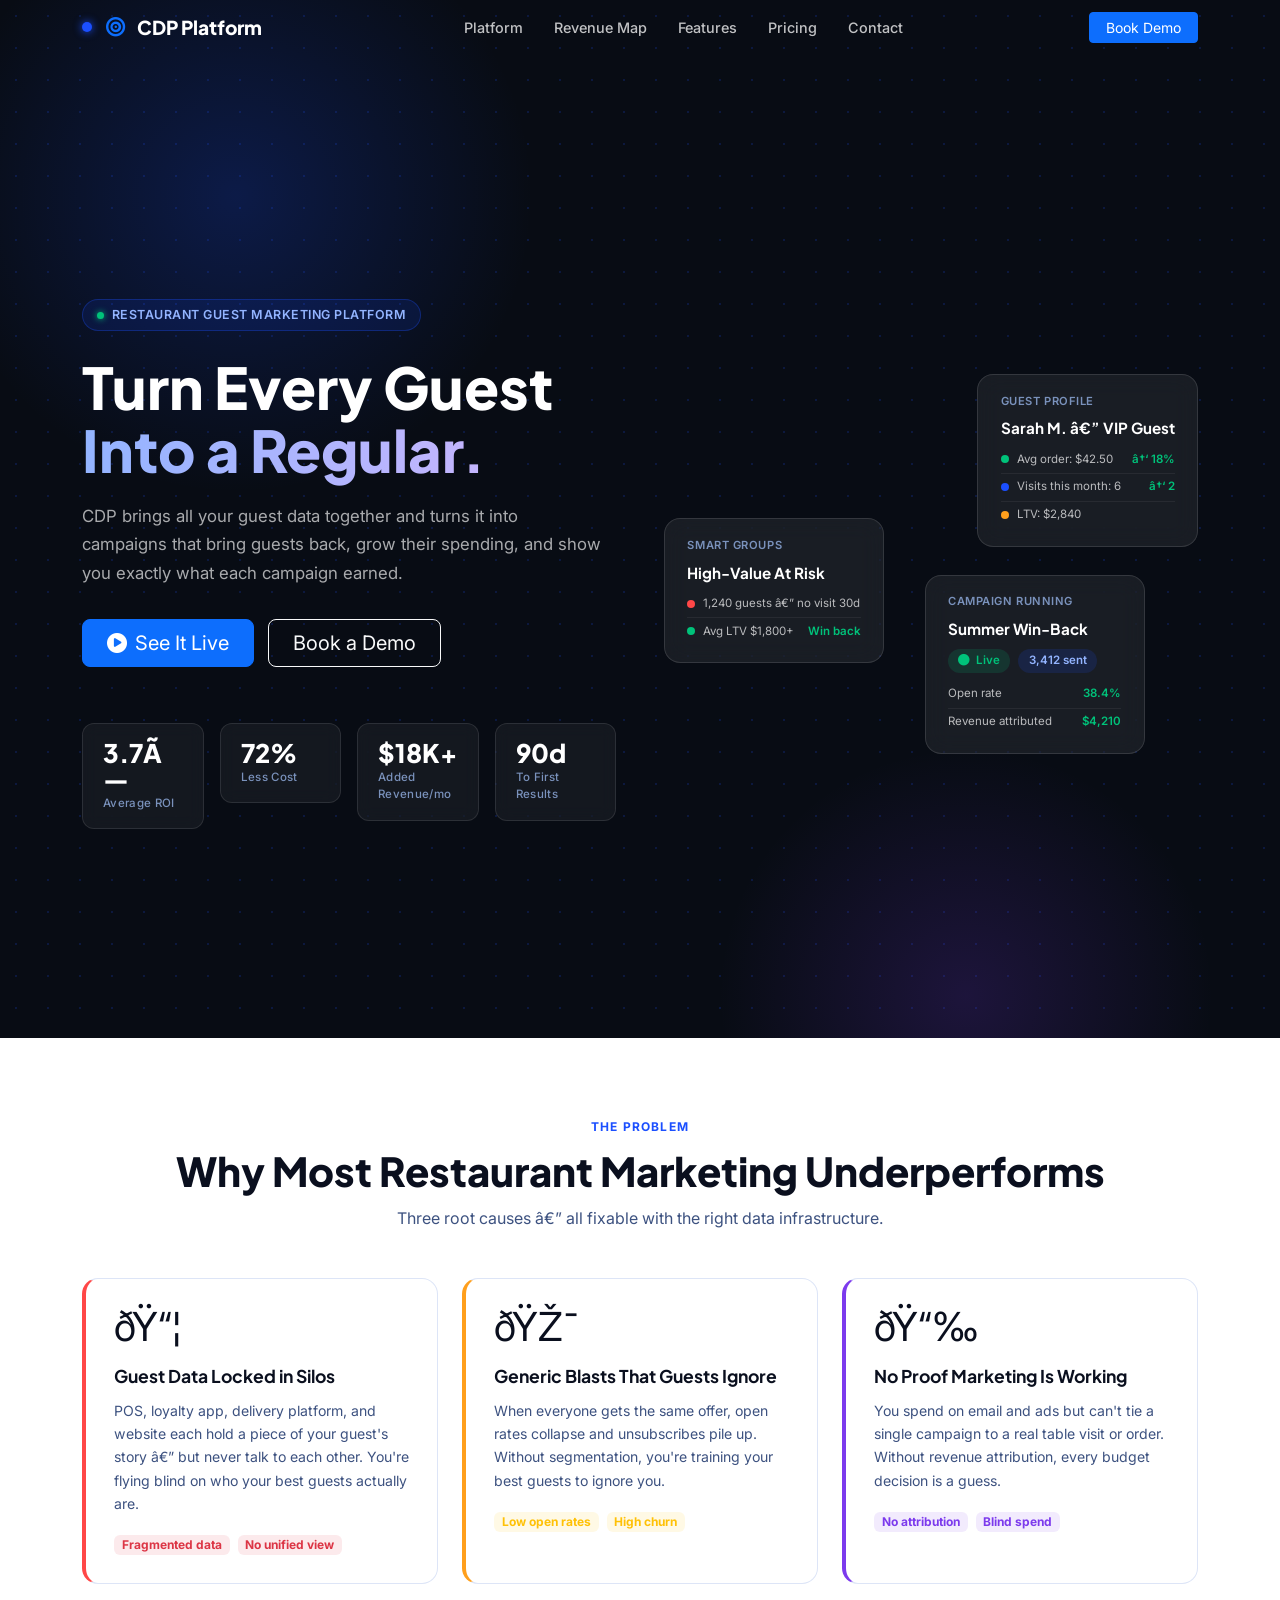
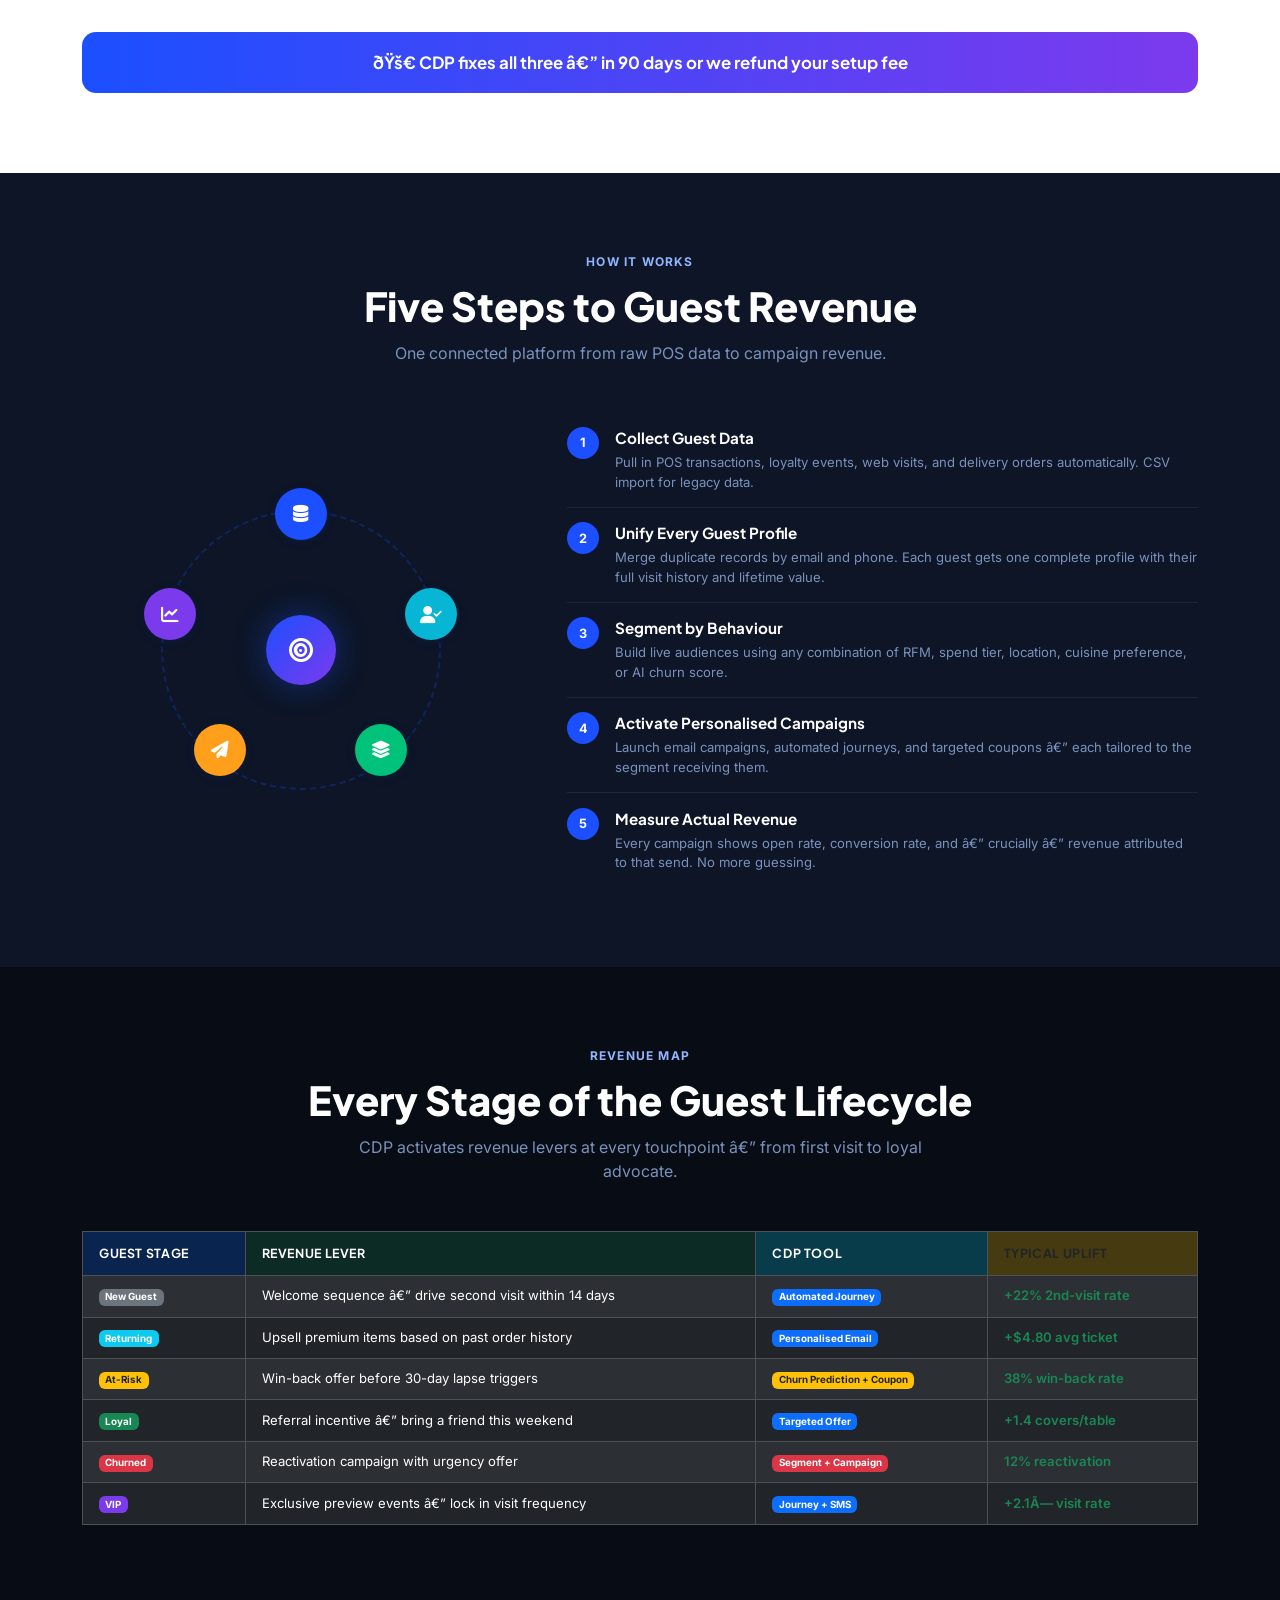
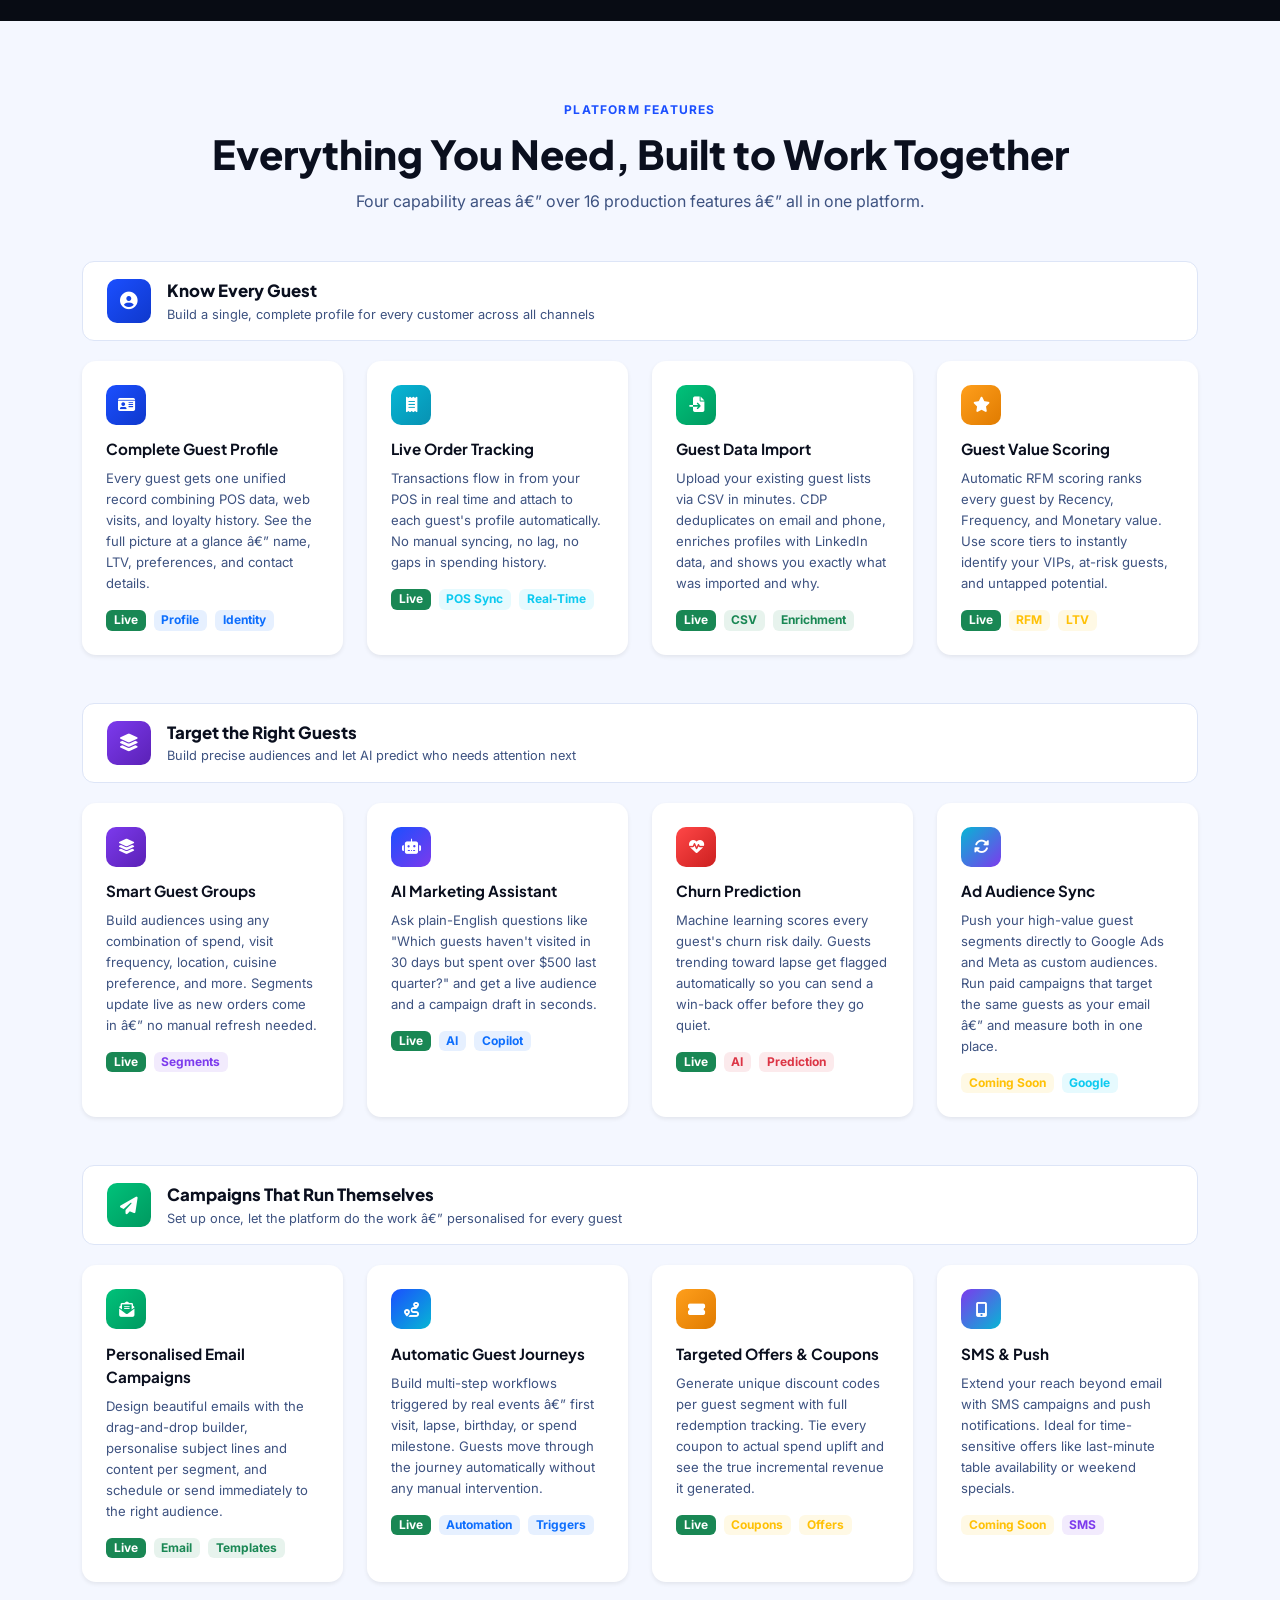
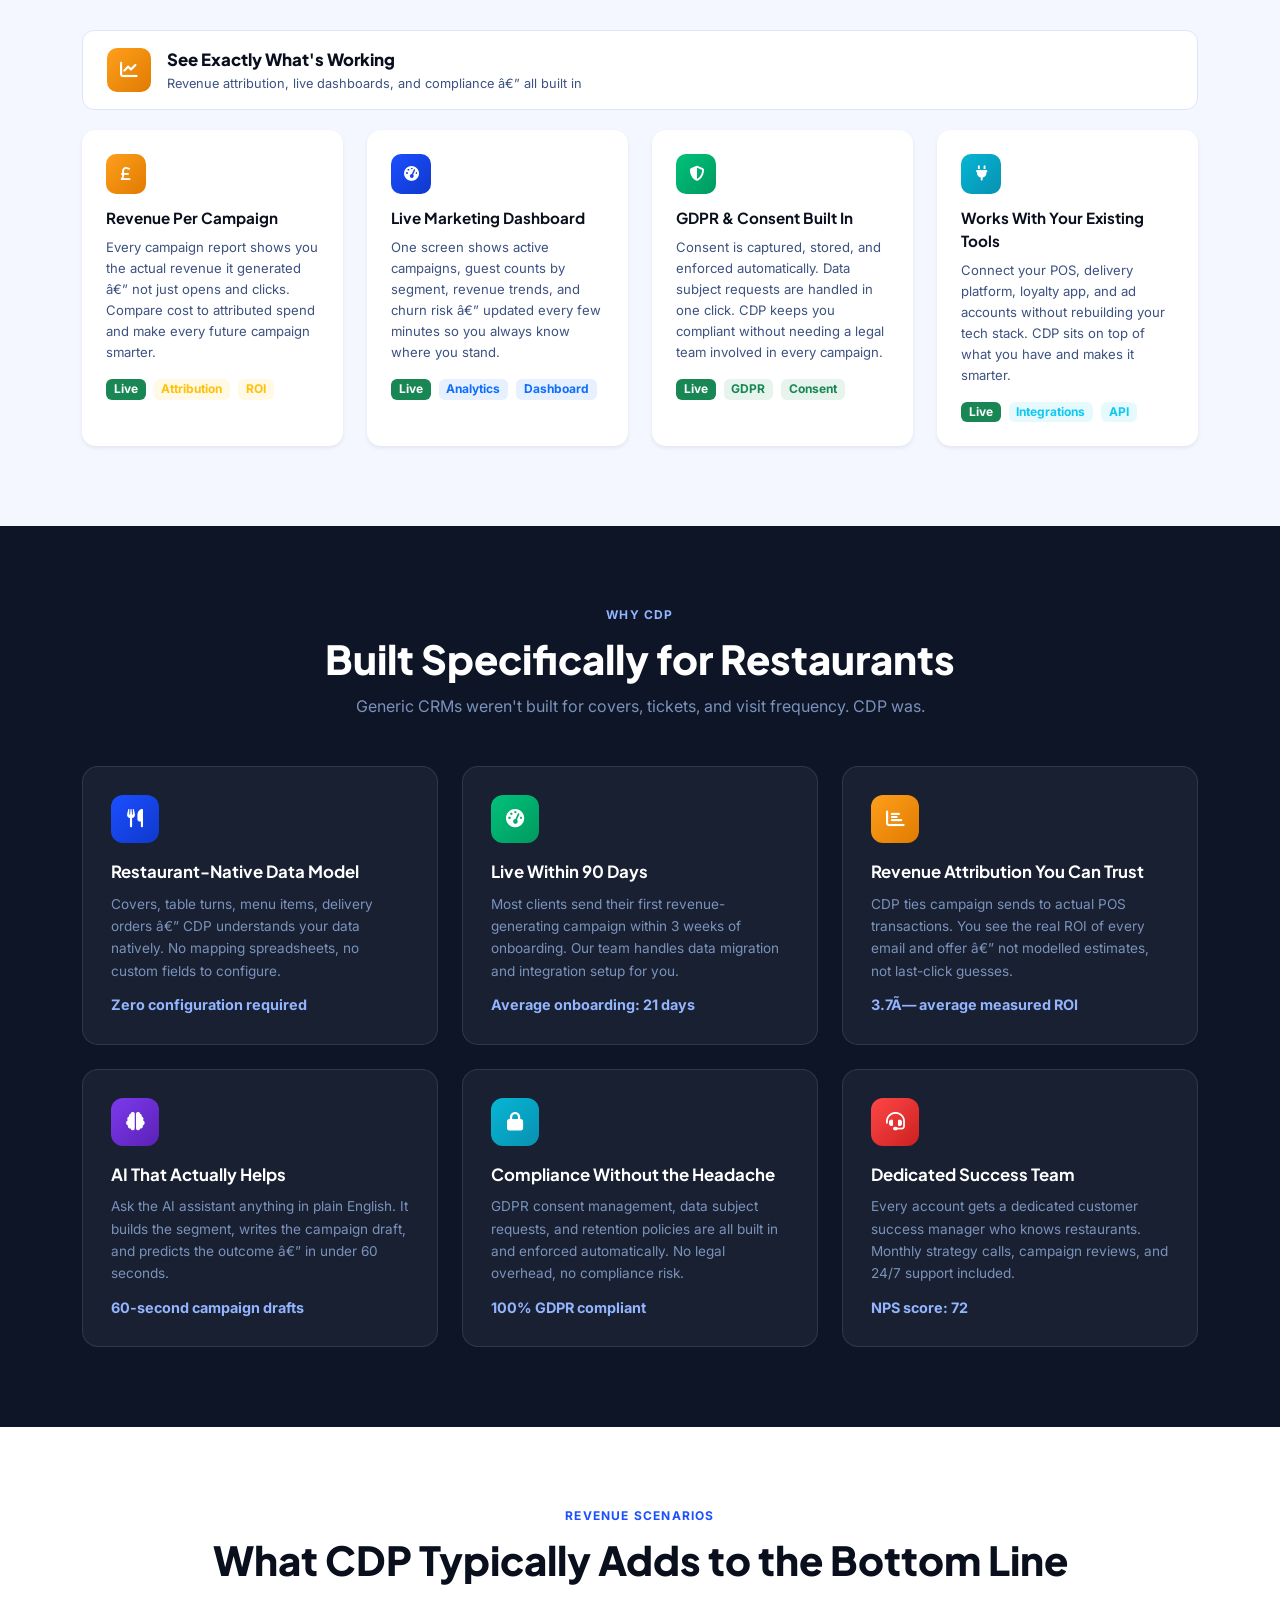
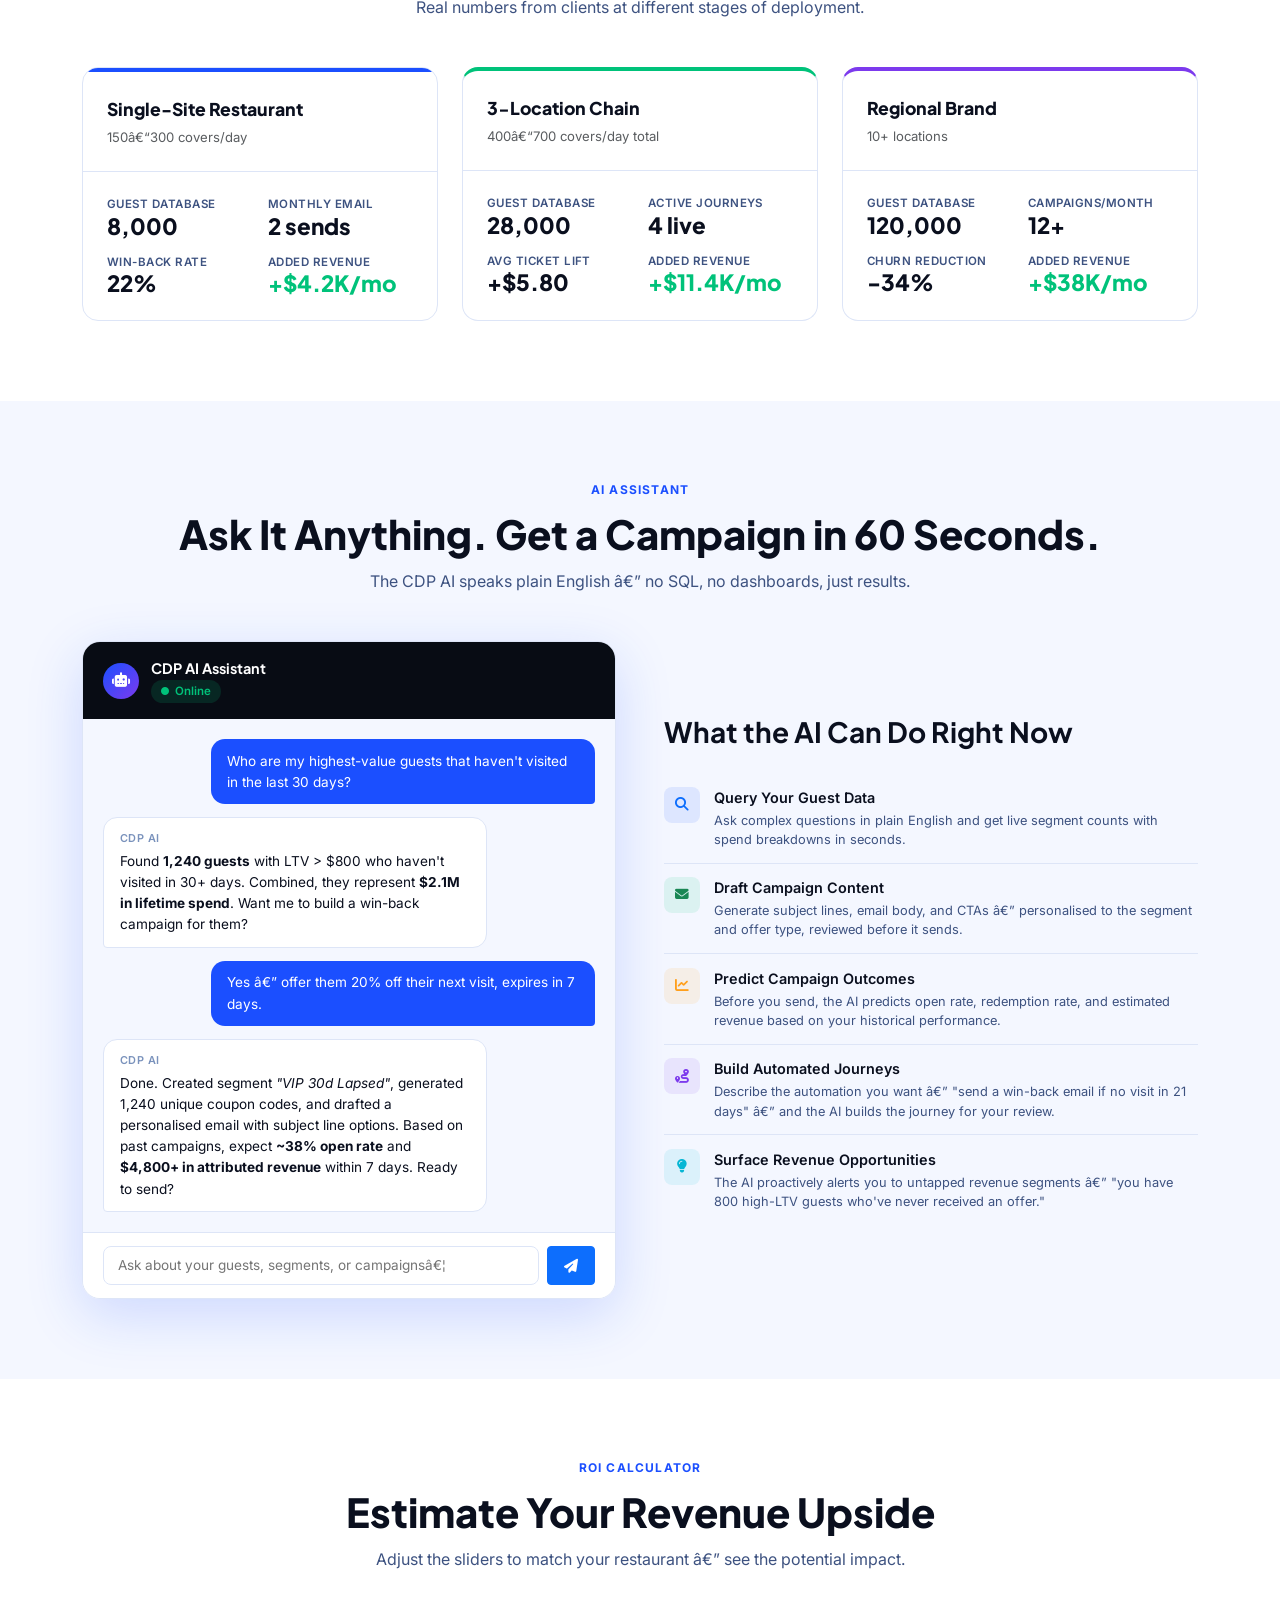
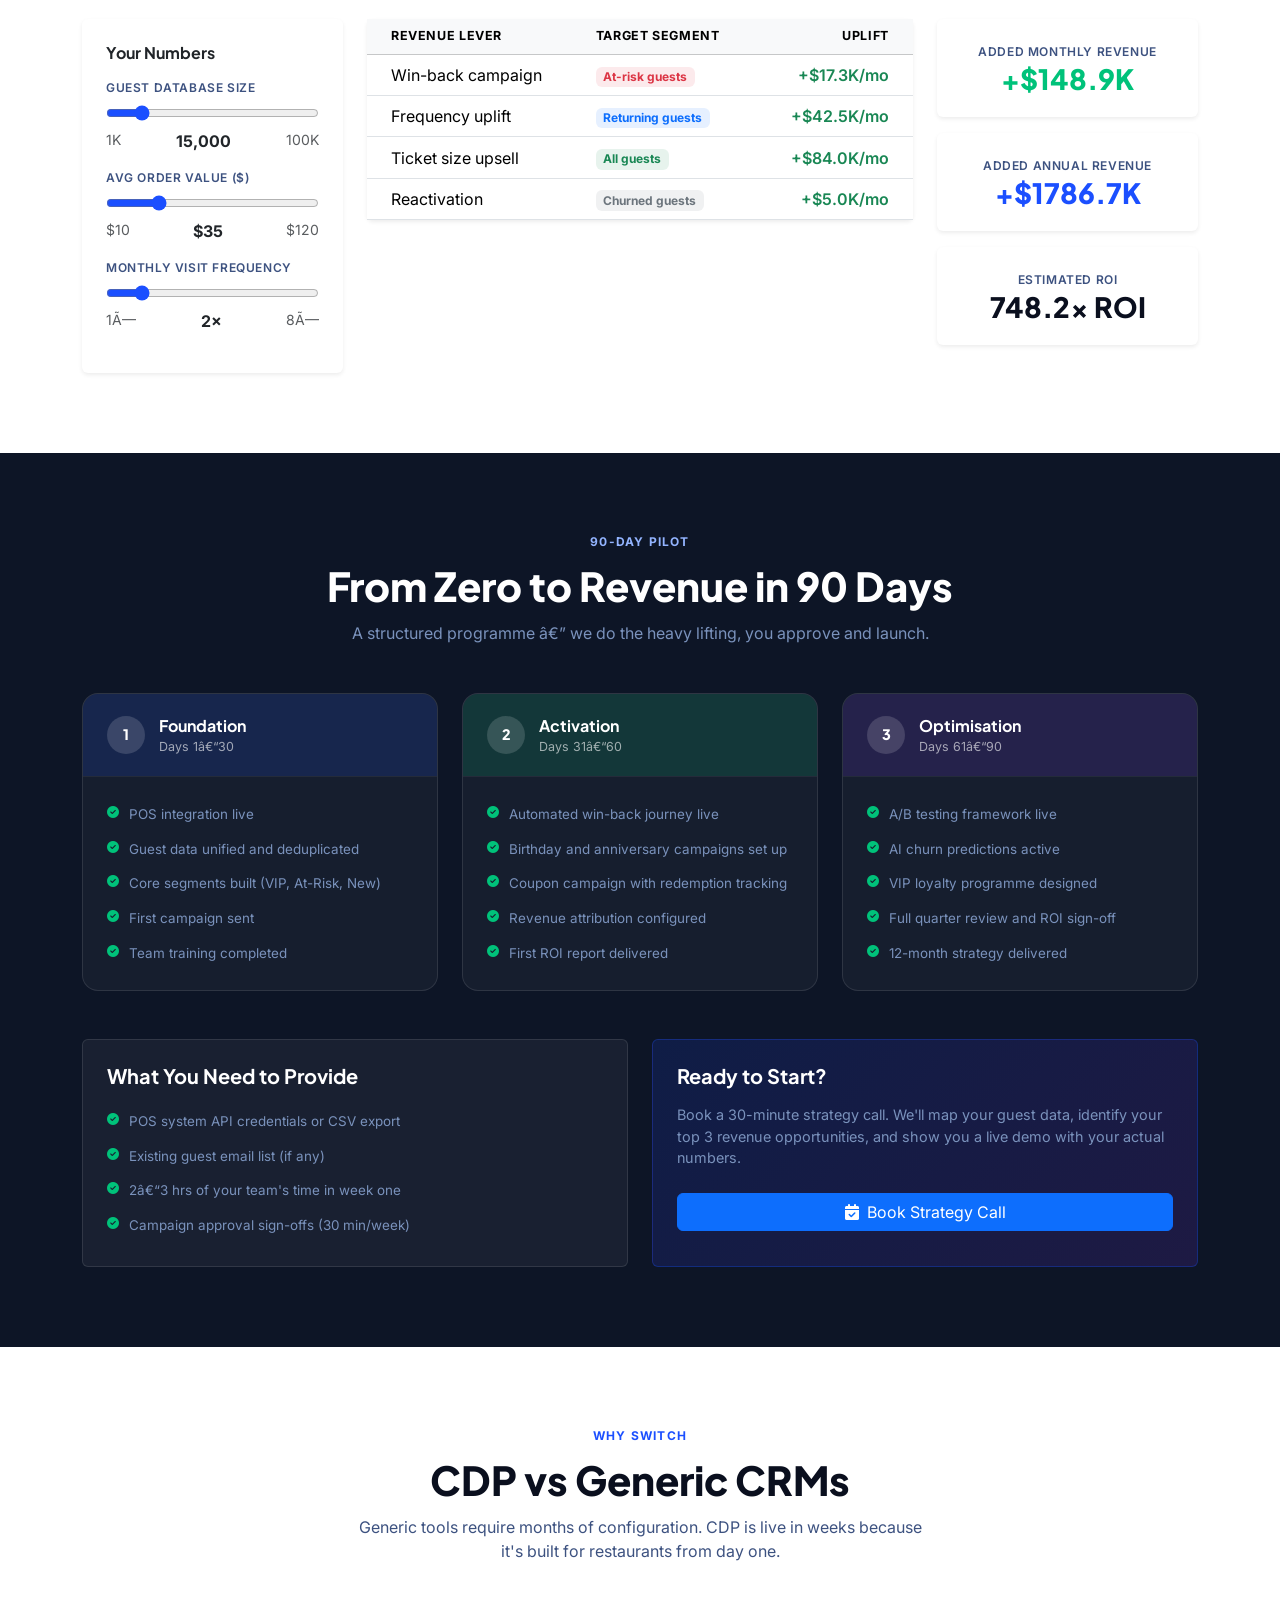
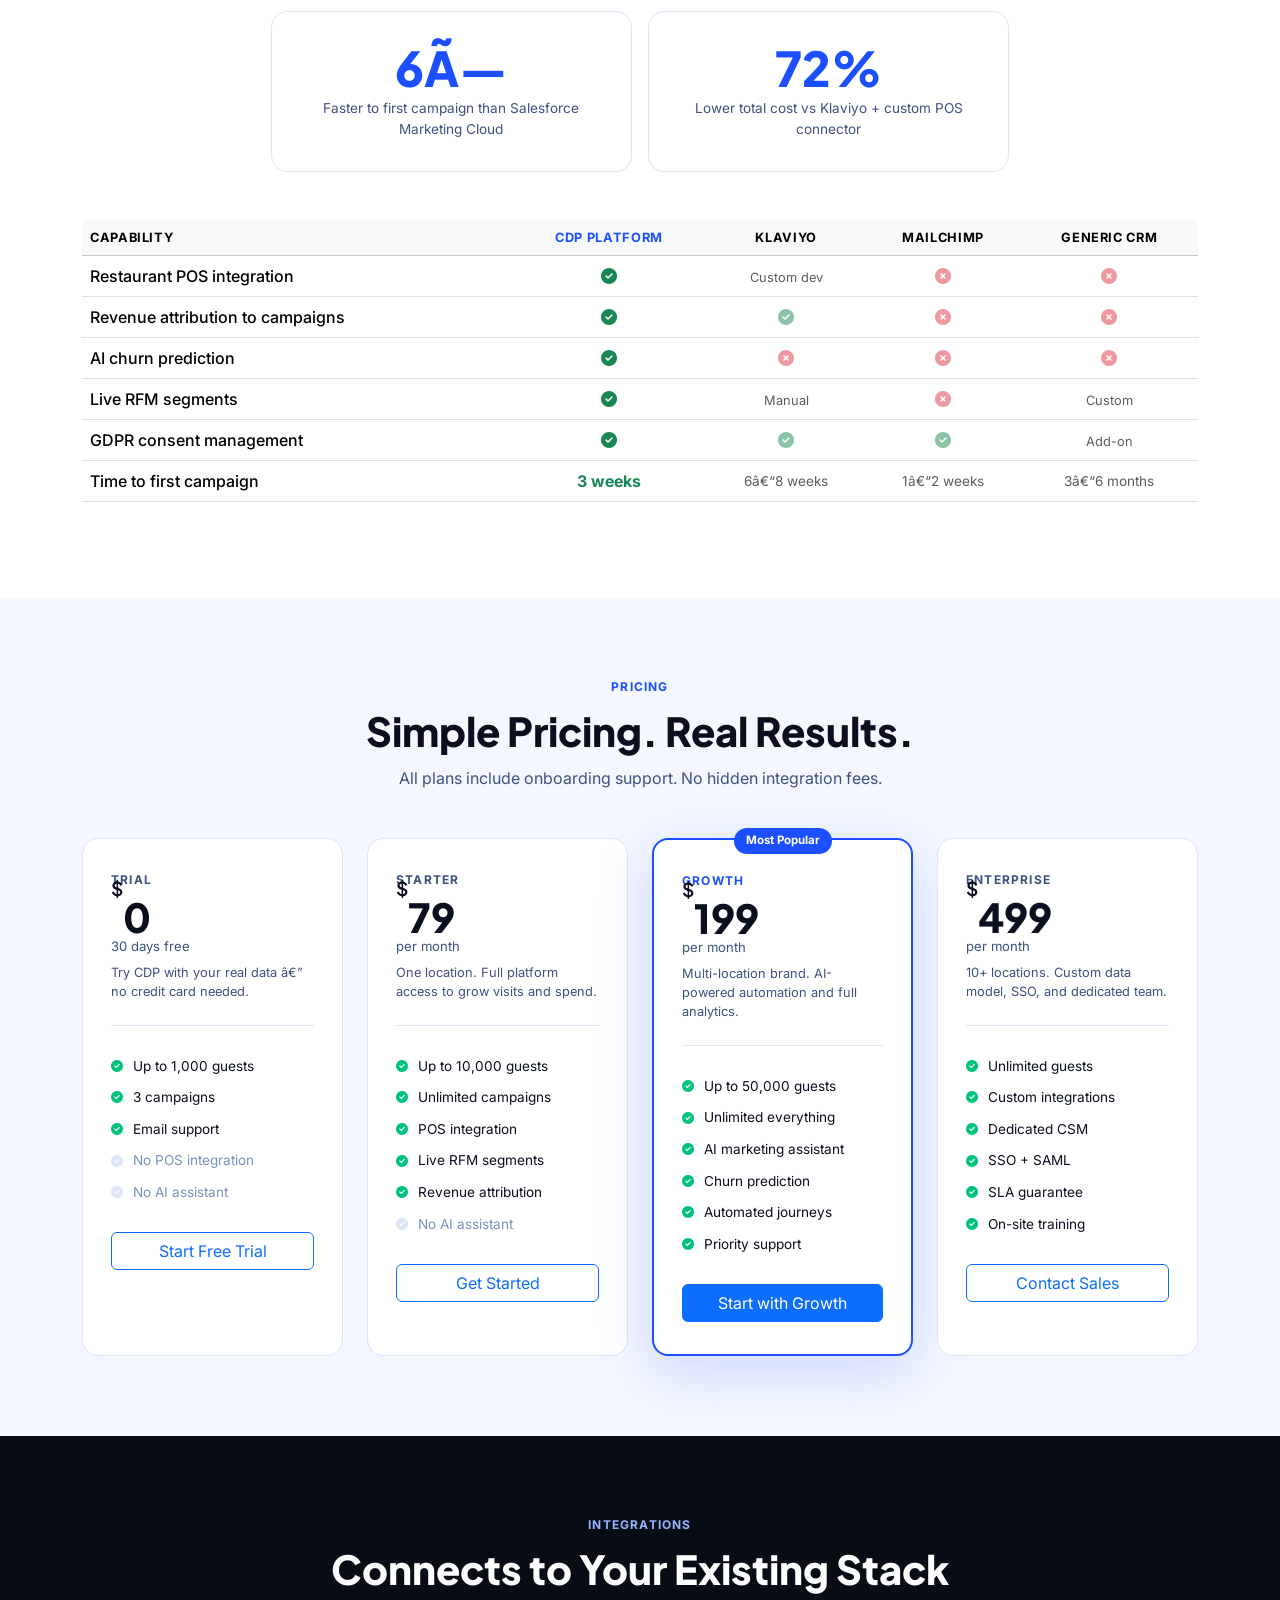
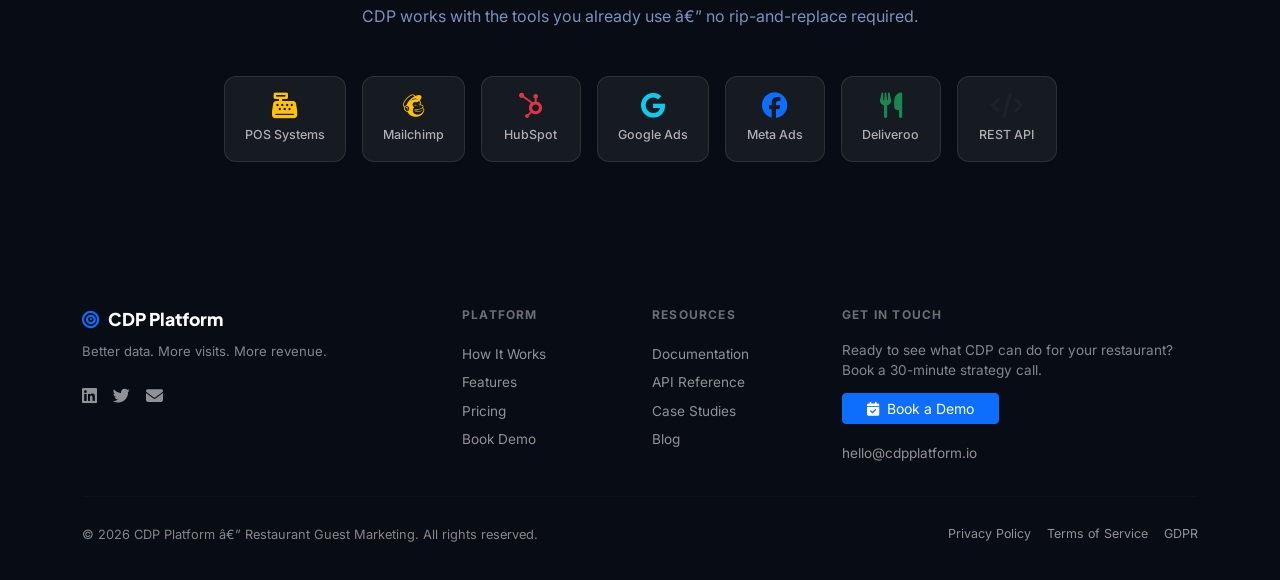
==== commit 8b95e497: "fix: demo.html replaced with redirect to contact.html, all demo.html links updated" ====
--- a/index.html
+++ b/index.html
@@ -1,18 +1,18 @@
-<!DOCTYPE html>
+﻿<!DOCTYPE html>
 <html lang="en">
 <head>
   <meta charset="UTF-8" />
   <meta name="viewport" content="width=device-width, initial-scale=1.0" />
-  <meta name="description" content="CDP Platform — Turn every restaurant guest into a regular. Automated campaigns that prove 3.7× ROI in 90 days. 72% less than Klaviyo." />
-  <title>CDP Platform — Restaurant Guest Marketing</title>
+  <meta name="description" content="CDP Platform â€” Turn every restaurant guest into a regular. Automated campaigns that prove 3.7Ã— ROI in 90 days. 72% less than Klaviyo." />
+  <title>CDP Platform â€” Restaurant Guest Marketing</title>
   <link rel="icon" type="image/svg+xml" href="favicon.svg"/>
   <link rel="canonical" href="https://masimriaz.github.io/cdp-portfolio/"/>
   <meta property="og:type"        content="website"/>
   <meta property="og:url"         content="https://masimriaz.github.io/cdp-portfolio/"/>
-  <meta property="og:title"       content="CDP Platform — Restaurant Guest Marketing"/>
-  <meta property="og:description" content="Turn every guest into a regular. 3.7× ROI in 90 days. 72% less than Klaviyo."/>
+  <meta property="og:title"       content="CDP Platform â€” Restaurant Guest Marketing"/>
+  <meta property="og:description" content="Turn every guest into a regular. 3.7Ã— ROI in 90 days. 72% less than Klaviyo."/>
   <meta name="twitter:card"       content="summary"/>
-  <meta name="twitter:title"      content="CDP Platform — Restaurant Guest Marketing"/>
+  <meta name="twitter:title"      content="CDP Platform â€” Restaurant Guest Marketing"/>
 
   <!-- 1. Fonts -->
   <link href="https://fonts.googleapis.com/css2?family=Inter:wght@400;500;600;700;800&family=Plus+Jakarta+Sans:wght@700;800;900&display=swap" rel="stylesheet"/>
@@ -32,7 +32,7 @@
 <nav class="navbar navbar-expand-lg fixed-top cdp-nav">
   <div class="container-xl">
     <!-- Brand -->
-    <a class="navbar-brand d-flex align-items-center gap-2" href="#">
+    <a class="navbar-brand d-flex align-items-center gap-2" href="index.html">
       <span class="brand-dot"></span>
       <i class="fas fa-bullseye text-primary me-1"></i>
       CDP Platform
@@ -55,7 +55,7 @@
         <li class="nav-item"><a class="nav-link" href="#contact">Contact</a></li>
       </ul>
       <div class="d-flex gap-2">
-        <a href="demo.html" class="btn btn-primary btn-sm px-3">Book Demo</a>
+        <a href="contact.html" class="btn btn-primary btn-sm px-3">Book Demo</a>
       </div>
     </div>
   </div>
@@ -87,7 +87,7 @@
         </p>
 
         <div class="cdp-hero__actions fade-up">
-          <a href="demo.html" class="btn btn-primary btn-lg px-4">
+          <a href="contact.html" class="btn btn-primary btn-lg px-4">
             <i class="fas fa-play-circle me-2"></i>See It Live
           </a>
           <a href="contact.html" class="btn btn-outline-light btn-lg px-4">
@@ -99,7 +99,7 @@
         <div class="row g-3 mt-2">
           <div class="col-6 col-sm-3">
             <div class="cdp-stat">
-              <div class="cdp-stat__num" data-counter="3.7" data-suffix="×">3.7×</div>
+              <div class="cdp-stat__num" data-counter="3.7" data-suffix="Ã—">3.7Ã—</div>
               <div class="cdp-stat__label">Average ROI</div>
             </div>
           </div>
@@ -124,22 +124,22 @@
         </div>
       </div>
 
-      <!-- Right — floating visual cards -->
+      <!-- Right â€” floating visual cards -->
       <div class="col-lg-6 d-none d-lg-block">
         <div class="cdp-hero__visual">
-          <!-- Card 1 — Guest profile -->
+          <!-- Card 1 â€” Guest profile -->
           <div class="cdp-float-card">
             <div class="cdp-float-card__label">Guest Profile</div>
-            <div class="cdp-float-card__title">Sarah M. — VIP Guest</div>
+            <div class="cdp-float-card__title">Sarah M. â€” VIP Guest</div>
             <div class="cdp-float-card__row">
               <div class="cdp-float-card__dot" style="background:#00C27A;"></div>
               <div class="cdp-float-card__tag">Avg order: $42.50</div>
-              <div class="cdp-float-card__pct">↑ 18%</div>
+              <div class="cdp-float-card__pct">â†‘ 18%</div>
             </div>
             <div class="cdp-float-card__row">
               <div class="cdp-float-card__dot" style="background:#1B4FFF;"></div>
               <div class="cdp-float-card__tag">Visits this month: 6</div>
-              <div class="cdp-float-card__pct">↑ 2</div>
+              <div class="cdp-float-card__pct">â†‘ 2</div>
             </div>
             <div class="cdp-float-card__row">
               <div class="cdp-float-card__dot" style="background:#FF9F1C;"></div>
@@ -147,13 +147,13 @@
             </div>
           </div>
 
-          <!-- Card 2 — Smart Groups -->
+          <!-- Card 2 â€” Smart Groups -->
           <div class="cdp-float-card">
             <div class="cdp-float-card__label">Smart Groups</div>
             <div class="cdp-float-card__title">High-Value At Risk</div>
             <div class="cdp-float-card__row">
               <div class="cdp-float-card__dot" style="background:#FF4747;"></div>
-              <div class="cdp-float-card__tag">1,240 guests — no visit 30d</div>
+              <div class="cdp-float-card__tag">1,240 guests â€” no visit 30d</div>
             </div>
             <div class="cdp-float-card__row">
               <div class="cdp-float-card__dot" style="background:#00C27A;"></div>
@@ -162,7 +162,7 @@
             </div>
           </div>
 
-          <!-- Card 3 — Campaign live -->
+          <!-- Card 3 â€” Campaign live -->
           <div class="cdp-float-card">
             <div class="cdp-float-card__label">Campaign Running</div>
             <div class="cdp-float-card__title">Summer Win-Back</div>
@@ -194,17 +194,17 @@
     <div class="text-center mb-5 fade-up">
       <div class="cdp-section-eyebrow">The Problem</div>
       <h2 class="cdp-section-title">Why Most Restaurant Marketing Underperforms</h2>
-      <p class="cdp-section-sub">Three root causes — all fixable with the right data infrastructure.</p>
+      <p class="cdp-section-sub">Three root causes â€” all fixable with the right data infrastructure.</p>
     </div>
 
     <div class="row g-4 fade-up">
       <!-- Problem 1 -->
       <div class="col-md-4">
         <div class="cdp-problem-card cdp-problem-card--red h-100">
-          <div class="cdp-problem-card__emoji">📦</div>
+          <div class="cdp-problem-card__emoji">ðŸ“¦</div>
           <div class="cdp-problem-card__title">Guest Data Locked in Silos</div>
           <p class="cdp-problem-card__body">
-            POS, loyalty app, delivery platform, and website each hold a piece of your guest's story — but never talk to each other. You're flying blind on who your best guests actually are.
+            POS, loyalty app, delivery platform, and website each hold a piece of your guest's story â€” but never talk to each other. You're flying blind on who your best guests actually are.
           </p>
           <span class="badge bg-danger bg-opacity-10 text-danger me-1">Fragmented data</span>
           <span class="badge bg-danger bg-opacity-10 text-danger">No unified view</span>
@@ -213,7 +213,7 @@
       <!-- Problem 2 -->
       <div class="col-md-4">
         <div class="cdp-problem-card cdp-problem-card--amber h-100">
-          <div class="cdp-problem-card__emoji">🎯</div>
+          <div class="cdp-problem-card__emoji">ðŸŽ¯</div>
           <div class="cdp-problem-card__title">Generic Blasts That Guests Ignore</div>
           <p class="cdp-problem-card__body">
             When everyone gets the same offer, open rates collapse and unsubscribes pile up. Without segmentation, you're training your best guests to ignore you.
@@ -225,7 +225,7 @@
       <!-- Problem 3 -->
       <div class="col-md-4">
         <div class="cdp-problem-card cdp-problem-card--purple h-100">
-          <div class="cdp-problem-card__emoji">📉</div>
+          <div class="cdp-problem-card__emoji">ðŸ“‰</div>
           <div class="cdp-problem-card__title">No Proof Marketing Is Working</div>
           <p class="cdp-problem-card__body">
             You spend on email and ads but can't tie a single campaign to a real table visit or order. Without revenue attribution, every budget decision is a guess.
@@ -237,7 +237,7 @@
     </div>
 
     <div class="cdp-fix-banner mt-5 fade-up">
-      🚀 CDP fixes all three — in 90 days or we refund your setup fee
+      ðŸš€ CDP fixes all three â€” in 90 days or we refund your setup fee
     </div>
   </div>
 </section>
@@ -296,14 +296,14 @@
           <div class="cdp-step-num">4</div>
           <div>
             <div class="cdp-step-title">Activate Personalised Campaigns</div>
-            <div class="cdp-step-body">Launch email campaigns, automated journeys, and targeted coupons — each tailored to the segment receiving them.</div>
+            <div class="cdp-step-body">Launch email campaigns, automated journeys, and targeted coupons â€” each tailored to the segment receiving them.</div>
           </div>
         </div>
         <div class="cdp-step-item">
           <div class="cdp-step-num">5</div>
           <div>
             <div class="cdp-step-title">Measure Actual Revenue</div>
-            <div class="cdp-step-body">Every campaign shows open rate, conversion rate, and — crucially — revenue attributed to that send. No more guessing.</div>
+            <div class="cdp-step-body">Every campaign shows open rate, conversion rate, and â€” crucially â€” revenue attributed to that send. No more guessing.</div>
           </div>
         </div>
       </div>
@@ -319,7 +319,7 @@
     <div class="text-center mb-5 fade-up">
       <div class="cdp-section-eyebrow cdp-section-eyebrow--light">Revenue Map</div>
       <h2 class="cdp-section-title cdp-section-title--white">Every Stage of the Guest Lifecycle</h2>
-      <p class="cdp-section-sub cdp-section-sub--light">CDP activates revenue levers at every touchpoint — from first visit to loyal advocate.</p>
+      <p class="cdp-section-sub cdp-section-sub--light">CDP activates revenue levers at every touchpoint â€” from first visit to loyal advocate.</p>
     </div>
 
     <div class="table-responsive fade-up">
@@ -335,7 +335,7 @@
         <tbody>
           <tr>
             <td><span class="badge bg-secondary">New Guest</span></td>
-            <td>Welcome sequence — drive second visit within 14 days</td>
+            <td>Welcome sequence â€” drive second visit within 14 days</td>
             <td><span class="badge bg-primary">Automated Journey</span></td>
             <td class="text-success fw-semibold">+22% 2nd-visit rate</td>
           </tr>
@@ -353,7 +353,7 @@
           </tr>
           <tr>
             <td><span class="badge bg-success">Loyal</span></td>
-            <td>Referral incentive — bring a friend this weekend</td>
+            <td>Referral incentive â€” bring a friend this weekend</td>
             <td><span class="badge bg-primary">Targeted Offer</span></td>
             <td class="text-success fw-semibold">+1.4 covers/table</td>
           </tr>
@@ -365,9 +365,9 @@
           </tr>
           <tr>
             <td><span class="badge bg-purple" style="background:var(--cdp-purple) !important;">VIP</span></td>
-            <td>Exclusive preview events — lock in visit frequency</td>
+            <td>Exclusive preview events â€” lock in visit frequency</td>
             <td><span class="badge bg-primary">Journey + SMS</span></td>
-            <td class="text-success fw-semibold">+2.1× visit rate</td>
+            <td class="text-success fw-semibold">+2.1Ã— visit rate</td>
           </tr>
         </tbody>
       </table>
@@ -383,10 +383,10 @@
     <div class="text-center mb-5 fade-up">
       <div class="cdp-section-eyebrow">Platform Features</div>
       <h2 class="cdp-section-title">Everything You Need, Built to Work Together</h2>
-      <p class="cdp-section-sub">Four capability areas — over 16 production features — all in one platform.</p>
-    </div>
-
-    <!-- ── Category 1: Know Every Guest ── -->
+      <p class="cdp-section-sub">Four capability areas â€” over 16 production features â€” all in one platform.</p>
+    </div>
+
+    <!-- â”€â”€ Category 1: Know Every Guest â”€â”€ -->
     <div class="mb-5 fade-up">
       <div class="cdp-category-header">
         <div class="cdp-category-icon cdp-category-icon--blue">
@@ -405,7 +405,7 @@
                 <i class="fas fa-id-card"></i>
               </div>
               <div class="cdp-feature-name">Complete Guest Profile</div>
-              <p class="cdp-feature-desc">Every guest gets one unified record combining POS data, web visits, and loyalty history. See the full picture at a glance — name, LTV, preferences, and contact details.</p>
+              <p class="cdp-feature-desc">Every guest gets one unified record combining POS data, web visits, and loyalty history. See the full picture at a glance â€” name, LTV, preferences, and contact details.</p>
               <span class="badge bg-success me-1">Live</span>
               <span class="badge bg-primary bg-opacity-10 text-primary me-1">Profile</span>
               <span class="badge bg-primary bg-opacity-10 text-primary">Identity</span>
@@ -457,7 +457,7 @@
       </div>
     </div>
 
-    <!-- ── Category 2: Target the Right Guests ── -->
+    <!-- â”€â”€ Category 2: Target the Right Guests â”€â”€ -->
     <div class="mb-5 fade-up">
       <div class="cdp-category-header">
         <div class="cdp-category-icon cdp-category-icon--purple">
@@ -476,7 +476,7 @@
                 <i class="fas fa-layer-group"></i>
               </div>
               <div class="cdp-feature-name">Smart Guest Groups</div>
-              <p class="cdp-feature-desc">Build audiences using any combination of spend, visit frequency, location, cuisine preference, and more. Segments update live as new orders come in — no manual refresh needed.</p>
+              <p class="cdp-feature-desc">Build audiences using any combination of spend, visit frequency, location, cuisine preference, and more. Segments update live as new orders come in â€” no manual refresh needed.</p>
               <span class="badge bg-success me-1">Live</span>
               <span class="badge" style="background:rgba(124,58,237,.1);color:var(--cdp-purple);">Segments</span>
             </div>
@@ -517,7 +517,7 @@
                 <i class="fas fa-sync-alt"></i>
               </div>
               <div class="cdp-feature-name">Ad Audience Sync</div>
-              <p class="cdp-feature-desc">Push your high-value guest segments directly to Google Ads and Meta as custom audiences. Run paid campaigns that target the same guests as your email — and measure both in one place.</p>
+              <p class="cdp-feature-desc">Push your high-value guest segments directly to Google Ads and Meta as custom audiences. Run paid campaigns that target the same guests as your email â€” and measure both in one place.</p>
               <span class="badge bg-warning bg-opacity-10 text-warning me-1">Coming Soon</span>
               <span class="badge bg-info bg-opacity-10 text-info">Google</span>
             </div>
@@ -526,7 +526,7 @@
       </div>
     </div>
 
-    <!-- ── Category 3: Campaigns That Run Themselves ── -->
+    <!-- â”€â”€ Category 3: Campaigns That Run Themselves â”€â”€ -->
     <div class="mb-5 fade-up">
       <div class="cdp-category-header">
         <div class="cdp-category-icon cdp-category-icon--green">
@@ -534,7 +534,7 @@
         </div>
         <div>
           <div class="cdp-category-title">Campaigns That Run Themselves</div>
-          <div class="cdp-category-sub">Set up once, let the platform do the work — personalised for every guest</div>
+          <div class="cdp-category-sub">Set up once, let the platform do the work â€” personalised for every guest</div>
         </div>
       </div>
       <div class="row g-4">
@@ -559,7 +559,7 @@
                 <i class="fas fa-route"></i>
               </div>
               <div class="cdp-feature-name">Automatic Guest Journeys</div>
-              <p class="cdp-feature-desc">Build multi-step workflows triggered by real events — first visit, lapse, birthday, or spend milestone. Guests move through the journey automatically without any manual intervention.</p>
+              <p class="cdp-feature-desc">Build multi-step workflows triggered by real events â€” first visit, lapse, birthday, or spend milestone. Guests move through the journey automatically without any manual intervention.</p>
               <span class="badge bg-success me-1">Live</span>
               <span class="badge bg-primary bg-opacity-10 text-primary me-1">Automation</span>
               <span class="badge bg-primary bg-opacity-10 text-primary">Triggers</span>
@@ -596,7 +596,7 @@
       </div>
     </div>
 
-    <!-- ── Category 4: See Exactly What's Working ── -->
+    <!-- â”€â”€ Category 4: See Exactly What's Working â”€â”€ -->
     <div class="fade-up">
       <div class="cdp-category-header">
         <div class="cdp-category-icon cdp-category-icon--amber">
@@ -604,7 +604,7 @@
         </div>
         <div>
           <div class="cdp-category-title">See Exactly What's Working</div>
-          <div class="cdp-category-sub">Revenue attribution, live dashboards, and compliance — all built in</div>
+          <div class="cdp-category-sub">Revenue attribution, live dashboards, and compliance â€” all built in</div>
         </div>
       </div>
       <div class="row g-4">
@@ -615,7 +615,7 @@
                 <i class="fas fa-pound-sign"></i>
               </div>
               <div class="cdp-feature-name">Revenue Per Campaign</div>
-              <p class="cdp-feature-desc">Every campaign report shows you the actual revenue it generated — not just opens and clicks. Compare cost to attributed spend and make every future campaign smarter.</p>
+              <p class="cdp-feature-desc">Every campaign report shows you the actual revenue it generated â€” not just opens and clicks. Compare cost to attributed spend and make every future campaign smarter.</p>
               <span class="badge bg-success me-1">Live</span>
               <span class="badge bg-warning bg-opacity-10 text-warning me-1">Attribution</span>
               <span class="badge bg-warning bg-opacity-10 text-warning">ROI</span>
@@ -629,7 +629,7 @@
                 <i class="fas fa-gauge-high"></i>
               </div>
               <div class="cdp-feature-name">Live Marketing Dashboard</div>
-              <p class="cdp-feature-desc">One screen shows active campaigns, guest counts by segment, revenue trends, and churn risk — updated every few minutes so you always know where you stand.</p>
+              <p class="cdp-feature-desc">One screen shows active campaigns, guest counts by segment, revenue trends, and churn risk â€” updated every few minutes so you always know where you stand.</p>
               <span class="badge bg-success me-1">Live</span>
               <span class="badge bg-primary bg-opacity-10 text-primary me-1">Analytics</span>
               <span class="badge bg-primary bg-opacity-10 text-primary">Dashboard</span>
@@ -687,7 +687,7 @@
             <i class="fas fa-utensils"></i>
           </div>
           <div class="cdp-why-title">Restaurant-Native Data Model</div>
-          <p class="cdp-why-body">Covers, table turns, menu items, delivery orders — CDP understands your data natively. No mapping spreadsheets, no custom fields to configure.</p>
+          <p class="cdp-why-body">Covers, table turns, menu items, delivery orders â€” CDP understands your data natively. No mapping spreadsheets, no custom fields to configure.</p>
           <div class="cdp-why-stat">Zero configuration required</div>
         </div>
       </div>
@@ -707,8 +707,8 @@
             <i class="fas fa-chart-bar"></i>
           </div>
           <div class="cdp-why-title">Revenue Attribution You Can Trust</div>
-          <p class="cdp-why-body">CDP ties campaign sends to actual POS transactions. You see the real ROI of every email and offer — not modelled estimates, not last-click guesses.</p>
-          <div class="cdp-why-stat">3.7× average measured ROI</div>
+          <p class="cdp-why-body">CDP ties campaign sends to actual POS transactions. You see the real ROI of every email and offer â€” not modelled estimates, not last-click guesses.</p>
+          <div class="cdp-why-stat">3.7Ã— average measured ROI</div>
         </div>
       </div>
       <div class="col-lg-4 col-md-6">
@@ -717,7 +717,7 @@
             <i class="fas fa-brain"></i>
           </div>
           <div class="cdp-why-title">AI That Actually Helps</div>
-          <p class="cdp-why-body">Ask the AI assistant anything in plain English. It builds the segment, writes the campaign draft, and predicts the outcome — in under 60 seconds.</p>
+          <p class="cdp-why-body">Ask the AI assistant anything in plain English. It builds the segment, writes the campaign draft, and predicts the outcome â€” in under 60 seconds.</p>
           <div class="cdp-why-stat">60-second campaign drafts</div>
         </div>
       </div>
@@ -762,7 +762,7 @@
         <div class="cdp-scenario-card">
           <div class="cdp-scenario-card__header" style="border-top: 4px solid var(--cdp-blue);">
             <div class="cdp-scenario-card__title">Single-Site Restaurant</div>
-            <div class="text-muted" style="font-size:.82rem;">150–300 covers/day</div>
+            <div class="text-muted" style="font-size:.82rem;">150â€“300 covers/day</div>
           </div>
           <div class="cdp-scenario-card__body">
             <div class="row g-3">
@@ -792,7 +792,7 @@
         <div class="cdp-scenario-card" style="border-top: 4px solid var(--cdp-green);">
           <div class="cdp-scenario-card__header">
             <div class="cdp-scenario-card__title">3-Location Chain</div>
-            <div class="text-muted" style="font-size:.82rem;">400–700 covers/day total</div>
+            <div class="text-muted" style="font-size:.82rem;">400â€“700 covers/day total</div>
           </div>
           <div class="cdp-scenario-card__body">
             <div class="row g-3">
@@ -858,7 +858,7 @@
     <div class="text-center mb-5 fade-up">
       <div class="cdp-section-eyebrow">AI Assistant</div>
       <h2 class="cdp-section-title">Ask It Anything. Get a Campaign in 60 Seconds.</h2>
-      <p class="cdp-section-sub">The CDP AI speaks plain English — no SQL, no dashboards, just results.</p>
+      <p class="cdp-section-sub">The CDP AI speaks plain English â€” no SQL, no dashboards, just results.</p>
     </div>
 
     <div class="row g-5 align-items-center fade-up">
@@ -885,7 +885,7 @@
               Found <strong>1,240 guests</strong> with LTV &gt; $800 who haven't visited in 30+ days. Combined, they represent <strong>$2.1M in lifetime spend</strong>. Want me to build a win-back campaign for them?
             </div>
             <div class="cdp-chat-bubble cdp-chat-bubble--user">
-              Yes — offer them 20% off their next visit, expires in 7 days.
+              Yes â€” offer them 20% off their next visit, expires in 7 days.
             </div>
             <div class="cdp-chat-bubble cdp-chat-bubble--ai">
               <div class="bubble-label">CDP AI</div>
@@ -893,7 +893,7 @@
             </div>
           </div>
           <div class="cdp-chat-footer">
-            <input class="cdp-chat-input" type="text" placeholder="Ask about your guests, segments, or campaigns…" readonly />
+            <input class="cdp-chat-input" type="text" placeholder="Ask about your guests, segments, or campaignsâ€¦" readonly />
             <button class="btn btn-primary btn-sm px-3">
               <i class="fas fa-paper-plane"></i>
             </button>
@@ -921,7 +921,7 @@
           </div>
           <div>
             <div class="cdp-capability-title">Draft Campaign Content</div>
-            <div class="cdp-capability-body">Generate subject lines, email body, and CTAs — personalised to the segment and offer type, reviewed before it sends.</div>
+            <div class="cdp-capability-body">Generate subject lines, email body, and CTAs â€” personalised to the segment and offer type, reviewed before it sends.</div>
           </div>
         </div>
         <div class="cdp-capability-item">
@@ -939,7 +939,7 @@
           </div>
           <div>
             <div class="cdp-capability-title">Build Automated Journeys</div>
-            <div class="cdp-capability-body">Describe the automation you want — "send a win-back email if no visit in 21 days" — and the AI builds the journey for your review.</div>
+            <div class="cdp-capability-body">Describe the automation you want â€” "send a win-back email if no visit in 21 days" â€” and the AI builds the journey for your review.</div>
           </div>
         </div>
         <div class="cdp-capability-item">
@@ -948,7 +948,7 @@
           </div>
           <div>
             <div class="cdp-capability-title">Surface Revenue Opportunities</div>
-            <div class="cdp-capability-body">The AI proactively alerts you to untapped revenue segments — "you have 800 high-LTV guests who've never received an offer."</div>
+            <div class="cdp-capability-body">The AI proactively alerts you to untapped revenue segments â€” "you have 800 high-LTV guests who've never received an offer."</div>
           </div>
         </div>
       </div>
@@ -964,7 +964,7 @@
     <div class="text-center mb-5 fade-up">
       <div class="cdp-section-eyebrow">ROI Calculator</div>
       <h2 class="cdp-section-title">Estimate Your Revenue Upside</h2>
-      <p class="cdp-section-sub">Adjust the sliders to match your restaurant — see the potential impact.</p>
+      <p class="cdp-section-sub">Adjust the sliders to match your restaurant â€” see the potential impact.</p>
     </div>
 
     <div class="row g-4 align-items-start fade-up">
@@ -994,9 +994,9 @@
             <div class="cdp-roi-label">Monthly Visit Frequency</div>
             <input type="range" class="cdp-roi-param" id="roi-freq" min="1" max="8" step="0.5" value="2" />
             <div class="d-flex justify-content-between">
-              <small class="text-muted">1×</small>
-              <strong id="roi-freq-val">2×</strong>
-              <small class="text-muted">8×</small>
+              <small class="text-muted">1Ã—</small>
+              <strong id="roi-freq-val">2Ã—</strong>
+              <small class="text-muted">8Ã—</small>
             </div>
           </div>
         </div>
@@ -1018,22 +1018,22 @@
                 <tr>
                   <td class="ps-4">Win-back campaign</td>
                   <td><span class="badge bg-danger bg-opacity-10 text-danger">At-risk guests</span></td>
-                  <td class="text-end pe-4 text-success fw-semibold" id="roi-row1">—</td>
+                  <td class="text-end pe-4 text-success fw-semibold" id="roi-row1">â€”</td>
                 </tr>
                 <tr>
                   <td class="ps-4">Frequency uplift</td>
                   <td><span class="badge bg-primary bg-opacity-10 text-primary">Returning guests</span></td>
-                  <td class="text-end pe-4 text-success fw-semibold" id="roi-row2">—</td>
+                  <td class="text-end pe-4 text-success fw-semibold" id="roi-row2">â€”</td>
                 </tr>
                 <tr>
                   <td class="ps-4">Ticket size upsell</td>
                   <td><span class="badge bg-success bg-opacity-10 text-success">All guests</span></td>
-                  <td class="text-end pe-4 text-success fw-semibold" id="roi-row3">—</td>
+                  <td class="text-end pe-4 text-success fw-semibold" id="roi-row3">â€”</td>
                 </tr>
                 <tr>
                   <td class="ps-4">Reactivation</td>
                   <td><span class="badge bg-secondary bg-opacity-10 text-secondary">Churned guests</span></td>
-                  <td class="text-end pe-4 text-success fw-semibold" id="roi-row4">—</td>
+                  <td class="text-end pe-4 text-success fw-semibold" id="roi-row4">â€”</td>
                 </tr>
               </tbody>
             </table>
@@ -1047,19 +1047,19 @@
           <div class="col-12">
             <div class="card border-0 shadow-sm p-4 text-center">
               <div class="cdp-roi-label text-center mb-1">Added Monthly Revenue</div>
-              <div class="cdp-roi-val cdp-roi-val--green" id="roi-monthly">—</div>
+              <div class="cdp-roi-val cdp-roi-val--green" id="roi-monthly">â€”</div>
             </div>
           </div>
           <div class="col-12">
             <div class="card border-0 shadow-sm p-4 text-center">
               <div class="cdp-roi-label text-center mb-1">Added Annual Revenue</div>
-              <div class="cdp-roi-val cdp-roi-val--blue" id="roi-annual">—</div>
+              <div class="cdp-roi-val cdp-roi-val--blue" id="roi-annual">â€”</div>
             </div>
           </div>
           <div class="col-12">
             <div class="card border-0 shadow-sm p-4 text-center">
               <div class="cdp-roi-label text-center mb-1">Estimated ROI</div>
-              <div class="cdp-roi-val" id="roi-multiple">—</div>
+              <div class="cdp-roi-val" id="roi-multiple">â€”</div>
             </div>
           </div>
         </div>
@@ -1076,7 +1076,7 @@
     <div class="text-center mb-5 fade-up">
       <div class="cdp-section-eyebrow cdp-section-eyebrow--light">90-Day Pilot</div>
       <h2 class="cdp-section-title cdp-section-title--white">From Zero to Revenue in 90 Days</h2>
-      <p class="cdp-section-sub cdp-section-sub--light">A structured programme — we do the heavy lifting, you approve and launch.</p>
+      <p class="cdp-section-sub cdp-section-sub--light">A structured programme â€” we do the heavy lifting, you approve and launch.</p>
     </div>
 
     <div class="row g-4 mb-5 fade-up">
@@ -1087,7 +1087,7 @@
             <div class="cdp-phase-num">1</div>
             <div>
               <div class="cdp-phase-title">Foundation</div>
-              <div class="cdp-phase-sub">Days 1–30</div>
+              <div class="cdp-phase-sub">Days 1â€“30</div>
             </div>
           </div>
           <div class="cdp-phase-body">
@@ -1106,7 +1106,7 @@
             <div class="cdp-phase-num">2</div>
             <div>
               <div class="cdp-phase-title">Activation</div>
-              <div class="cdp-phase-sub">Days 31–60</div>
+              <div class="cdp-phase-sub">Days 31â€“60</div>
             </div>
           </div>
           <div class="cdp-phase-body">
@@ -1125,7 +1125,7 @@
             <div class="cdp-phase-num">3</div>
             <div>
               <div class="cdp-phase-title">Optimisation</div>
-              <div class="cdp-phase-sub">Days 61–90</div>
+              <div class="cdp-phase-sub">Days 61â€“90</div>
             </div>
           </div>
           <div class="cdp-phase-body">
@@ -1146,7 +1146,7 @@
           <h5 class="fw-bold text-white mb-3" style="font-family:var(--f-head);">What You Need to Provide</h5>
           <div class="cdp-phase-item"><i class="fas fa-check-circle"></i> POS system API credentials or CSV export</div>
           <div class="cdp-phase-item"><i class="fas fa-check-circle"></i> Existing guest email list (if any)</div>
-          <div class="cdp-phase-item"><i class="fas fa-check-circle"></i> 2–3 hrs of your team's time in week one</div>
+          <div class="cdp-phase-item"><i class="fas fa-check-circle"></i> 2â€“3 hrs of your team's time in week one</div>
           <div class="cdp-phase-item"><i class="fas fa-check-circle"></i> Campaign approval sign-offs (30 min/week)</div>
         </div>
       </div>
@@ -1154,7 +1154,7 @@
         <div class="card border-0 h-100 p-4" style="background:linear-gradient(135deg,rgba(27,79,255,.15),rgba(124,58,237,.15));border:1px solid rgba(27,79,255,.3) !important;">
           <h5 class="fw-bold text-white mb-3" style="font-family:var(--f-head);">Ready to Start?</h5>
           <p class="mb-4" style="color:var(--cdp-text3); font-size:.9rem;">Book a 30-minute strategy call. We'll map your guest data, identify your top 3 revenue opportunities, and show you a live demo with your actual numbers.</p>
-          <a href="demo.html" class="btn btn-primary w-100">
+          <a href="contact.html" class="btn btn-primary w-100">
             <i class="fas fa-calendar-check me-2"></i>Book Strategy Call
           </a>
         </div>
@@ -1178,7 +1178,7 @@
     <div class="row justify-content-center g-3 mb-5 fade-up">
       <div class="col-md-4">
         <div class="cdp-comp-stat">
-          <div class="cdp-comp-stat__num">6×</div>
+          <div class="cdp-comp-stat__num">6Ã—</div>
           <div class="cdp-comp-stat__label">Faster to first campaign than Salesforce Marketing Cloud</div>
         </div>
       </div>
@@ -1241,9 +1241,9 @@
           <tr>
             <td class="fw-medium">Time to first campaign</td>
             <td class="text-center fw-bold text-success">3 weeks</td>
-            <td class="text-center text-muted" style="font-size:.85rem;">6–8 weeks</td>
-            <td class="text-center text-muted" style="font-size:.85rem;">1–2 weeks</td>
-            <td class="text-center text-muted" style="font-size:.85rem;">3–6 months</td>
+            <td class="text-center text-muted" style="font-size:.85rem;">6â€“8 weeks</td>
+            <td class="text-center text-muted" style="font-size:.85rem;">1â€“2 weeks</td>
+            <td class="text-center text-muted" style="font-size:.85rem;">3â€“6 months</td>
           </tr>
         </tbody>
       </table>
@@ -1269,13 +1269,13 @@
           <div class="cdp-price-tier">Trial</div>
           <div class="cdp-price-amt"><sup>$</sup>0</div>
           <div class="cdp-price-period">30 days free</div>
-          <div class="cdp-price-tagline">Try CDP with your real data — no credit card needed.</div>
+          <div class="cdp-price-tagline">Try CDP with your real data â€” no credit card needed.</div>
           <div class="cdp-price-feature"><i class="fas fa-check-circle"></i> Up to 1,000 guests</div>
           <div class="cdp-price-feature"><i class="fas fa-check-circle"></i> 3 campaigns</div>
           <div class="cdp-price-feature"><i class="fas fa-check-circle"></i> Email support</div>
           <div class="cdp-price-feature cdp-price-feature--dim"><i class="fas fa-check-circle"></i> No POS integration</div>
           <div class="cdp-price-feature cdp-price-feature--dim"><i class="fas fa-check-circle"></i> No AI assistant</div>
-          <a href="demo.html" class="btn btn-outline-primary w-100 mt-4">Start Free Trial</a>
+          <a href="contact.html" class="btn btn-outline-primary w-100 mt-4">Start Free Trial</a>
         </div>
       </div>
 
@@ -1292,11 +1292,11 @@
           <div class="cdp-price-feature"><i class="fas fa-check-circle"></i> Live RFM segments</div>
           <div class="cdp-price-feature"><i class="fas fa-check-circle"></i> Revenue attribution</div>
           <div class="cdp-price-feature cdp-price-feature--dim"><i class="fas fa-check-circle"></i> No AI assistant</div>
-          <a href="demo.html" class="btn btn-outline-primary w-100 mt-4">Get Started</a>
-        </div>
-      </div>
-
-      <!-- Growth — featured -->
+          <a href="contact.html" class="btn btn-outline-primary w-100 mt-4">Get Started</a>
+        </div>
+      </div>
+
+      <!-- Growth â€” featured -->
       <div class="col-lg-3 col-md-6">
         <div class="cdp-price-card cdp-price-card--featured position-relative">
           <div class="cdp-price-badge">Most Popular</div>
@@ -1310,7 +1310,7 @@
           <div class="cdp-price-feature"><i class="fas fa-check-circle"></i> Churn prediction</div>
           <div class="cdp-price-feature"><i class="fas fa-check-circle"></i> Automated journeys</div>
           <div class="cdp-price-feature"><i class="fas fa-check-circle"></i> Priority support</div>
-          <a href="demo.html" class="btn btn-primary w-100 mt-4">Start with Growth</a>
+          <a href="contact.html" class="btn btn-primary w-100 mt-4">Start with Growth</a>
         </div>
       </div>
 
@@ -1342,7 +1342,7 @@
     <div class="text-center mb-5 fade-up">
       <div class="cdp-section-eyebrow cdp-section-eyebrow--light">Integrations</div>
       <h2 class="cdp-section-title cdp-section-title--white">Connects to Your Existing Stack</h2>
-      <p class="cdp-section-sub cdp-section-sub--light">CDP works with the tools you already use — no rip-and-replace required.</p>
+      <p class="cdp-section-sub cdp-section-sub--light">CDP works with the tools you already use â€” no rip-and-replace required.</p>
     </div>
 
     <div class="row g-3 justify-content-center fade-up">
@@ -1405,8 +1405,8 @@
         </div>
         <p class="cdp-footer__tagline">Better data. More visits. More revenue.</p>
         <div class="d-flex gap-3">
-          <a href="#" class="cdp-footer__link" aria-label="LinkedIn"><i class="fab fa-linkedin fa-lg"></i></a>
-          <a href="#" class="cdp-footer__link" aria-label="Twitter"><i class="fab fa-twitter fa-lg"></i></a>
+          <a href="https://linkedin.com" class="cdp-footer__link" aria-label="LinkedIn"><i class="fab fa-linkedin fa-lg"></i></a>
+          <a href="https://github.com/masimriaz" class="cdp-footer__link" aria-label="Twitter"><i class="fab fa-twitter fa-lg"></i></a>
           <a href="mailto:hello@cdpplatform.io" class="cdp-footer__link" aria-label="Email"><i class="fas fa-envelope fa-lg"></i></a>
         </div>
       </div>
@@ -1417,23 +1417,23 @@
         <a href="#platform" class="cdp-footer__link">How It Works</a>
         <a href="#features" class="cdp-footer__link">Features</a>
         <a href="#pricing" class="cdp-footer__link">Pricing</a>
-        <a href="demo.html" class="cdp-footer__link">Book Demo</a>
+        <a href="contact.html" class="cdp-footer__link">Book Demo</a>
       </div>
 
       <!-- Resources links -->
       <div class="col-lg-2 col-md-3 col-6">
         <div class="cdp-footer__heading">Resources</div>
-        <a href="#" class="cdp-footer__link">Documentation</a>
-        <a href="#" class="cdp-footer__link">API Reference</a>
-        <a href="#" class="cdp-footer__link">Case Studies</a>
-        <a href="#" class="cdp-footer__link">Blog</a>
+        <a href="contact.html" class="cdp-footer__link">Documentation</a>
+        <a href="contact.html" class="cdp-footer__link">API Reference</a>
+        <a href="contact.html" class="cdp-footer__link">Case Studies</a>
+        <a href="contact.html" class="cdp-footer__link">Blog</a>
       </div>
 
       <!-- Contact -->
       <div class="col-lg-4 col-md-6">
         <div class="cdp-footer__heading">Get in Touch</div>
         <p style="font-size:.85rem; margin-bottom:.75rem;">Ready to see what CDP can do for your restaurant? Book a 30-minute strategy call.</p>
-        <a href="demo.html" class="btn btn-primary btn-sm px-4">
+        <a href="contact.html" class="btn btn-primary btn-sm px-4">
           <i class="fas fa-calendar-check me-2"></i>Book a Demo
         </a>
         <div class="mt-3">
@@ -1445,7 +1445,7 @@
     <hr class="cdp-footer__divider" />
 
     <div class="d-flex flex-column flex-sm-row justify-content-between align-items-center gap-2 cdp-footer__copy">
-      <span>&copy; 2026 CDP Platform — Restaurant Guest Marketing. All rights reserved.</span>
+      <span>&copy; 2026 CDP Platform â€” Restaurant Guest Marketing. All rights reserved.</span>
       <div class="d-flex gap-3">
         <a href="#" class="cdp-footer__link" style="font-size:.78rem;">Privacy Policy</a>
         <a href="#" class="cdp-footer__link" style="font-size:.78rem;">Terms of Service</a>
@@ -1463,3 +1463,4 @@
 
 </body>
 </html>
+
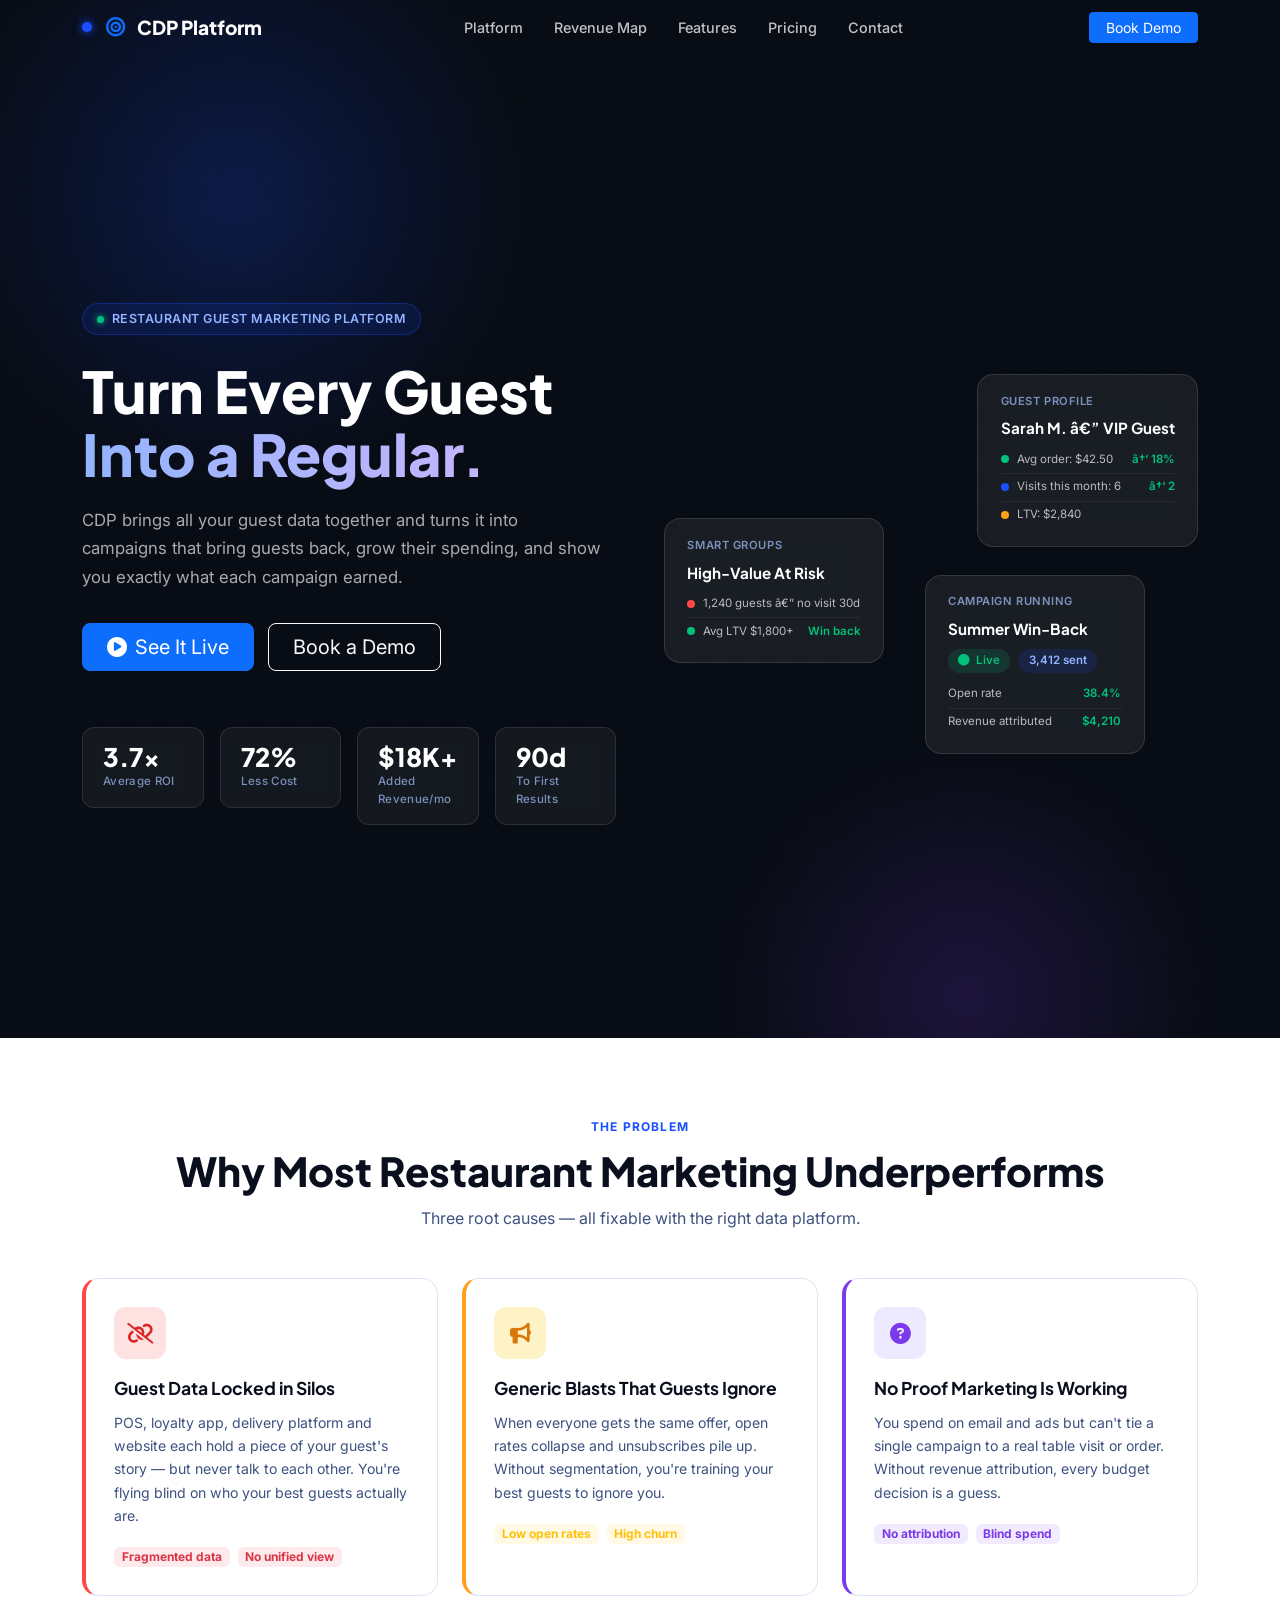
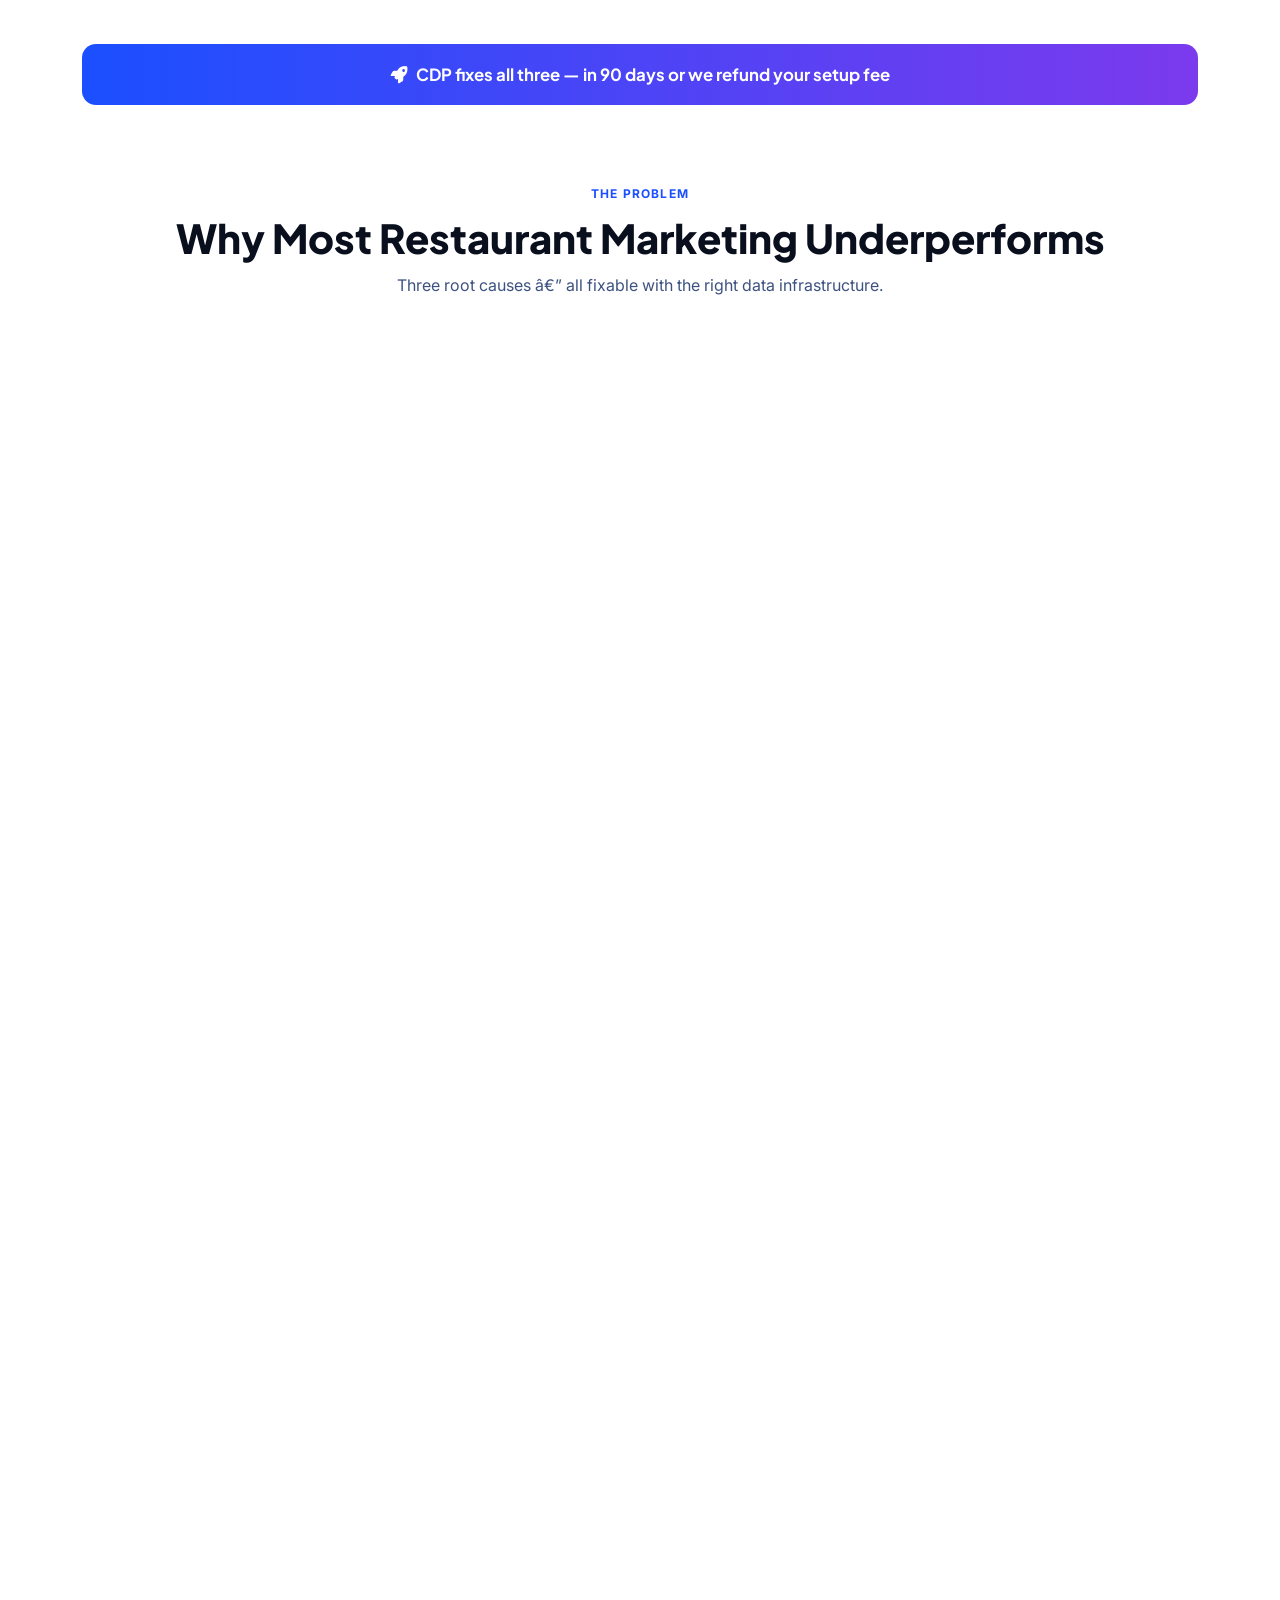
==== commit 17b4a6c9: "fix: encoding mojibake cleaned, lifecycle flow added, orphaned content removed" ====
--- a/index.html
+++ b/index.html
@@ -3,14 +3,14 @@
 <head>
   <meta charset="UTF-8" />
   <meta name="viewport" content="width=device-width, initial-scale=1.0" />
-  <meta name="description" content="CDP Platform â€” Turn every restaurant guest into a regular. Automated campaigns that prove 3.7Ã— ROI in 90 days. 72% less than Klaviyo." />
+  <meta name="description" content="CDP Platform â€” Turn every restaurant guest into a regular. Automated campaigns that prove 3.7&times; ROI in 90 days. 72% less than Klaviyo." />
   <title>CDP Platform â€” Restaurant Guest Marketing</title>
   <link rel="icon" type="image/svg+xml" href="favicon.svg"/>
   <link rel="canonical" href="https://masimriaz.github.io/cdp-portfolio/"/>
   <meta property="og:type"        content="website"/>
   <meta property="og:url"         content="https://masimriaz.github.io/cdp-portfolio/"/>
   <meta property="og:title"       content="CDP Platform â€” Restaurant Guest Marketing"/>
-  <meta property="og:description" content="Turn every guest into a regular. 3.7Ã— ROI in 90 days. 72% less than Klaviyo."/>
+  <meta property="og:description" content="Turn every guest into a regular. 3.7&times; ROI in 90 days. 72% less than Klaviyo."/>
   <meta name="twitter:card"       content="summary"/>
   <meta name="twitter:title"      content="CDP Platform â€” Restaurant Guest Marketing"/>
 
@@ -99,7 +99,7 @@
         <div class="row g-3 mt-2">
           <div class="col-6 col-sm-3">
             <div class="cdp-stat">
-              <div class="cdp-stat__num" data-counter="3.7" data-suffix="Ã—">3.7Ã—</div>
+              <div class="cdp-stat__num" data-counter="3.7" data-suffix="&times;">3.7&times;</div>
               <div class="cdp-stat__label">Average ROI</div>
             </div>
           </div>
@@ -194,6 +194,46 @@
     <div class="text-center mb-5 fade-up">
       <div class="cdp-section-eyebrow">The Problem</div>
       <h2 class="cdp-section-title">Why Most Restaurant Marketing Underperforms</h2>
+      <p class="cdp-section-sub">Three root causes &mdash; all fixable with the right data platform.</p>
+    </div>
+    <div class="row g-4 fade-up">
+      <div class="col-md-4">
+        <div class="cdp-problem-card cdp-problem-card--red h-100">
+          <div style="width:52px;height:52px;background:#FEE2E2;border-radius:12px;display:flex;align-items:center;justify-content:center;margin-bottom:1rem"><i class="fas fa-unlink" style="font-size:1.3rem;color:#DC2626"></i></div>
+          <div class="cdp-problem-card__title">Guest Data Locked in Silos</div>
+          <p class="cdp-problem-card__body">POS, loyalty app, delivery platform and website each hold a piece of your guest's story &mdash; but never talk to each other. You're flying blind on who your best guests actually are.</p>
+          <span class="badge bg-danger bg-opacity-10 text-danger me-1">Fragmented data</span>
+          <span class="badge bg-danger bg-opacity-10 text-danger">No unified view</span>
+        </div>
+      </div>
+      <div class="col-md-4">
+        <div class="cdp-problem-card cdp-problem-card--amber h-100">
+          <div style="width:52px;height:52px;background:#FEF3C7;border-radius:12px;display:flex;align-items:center;justify-content:center;margin-bottom:1rem"><i class="fas fa-bullhorn" style="font-size:1.3rem;color:#D97706"></i></div>
+          <div class="cdp-problem-card__title">Generic Blasts That Guests Ignore</div>
+          <p class="cdp-problem-card__body">When everyone gets the same offer, open rates collapse and unsubscribes pile up. Without segmentation, you're training your best guests to ignore you.</p>
+          <span class="badge bg-warning bg-opacity-10 text-warning me-1">Low open rates</span>
+          <span class="badge bg-warning bg-opacity-10 text-warning">High churn</span>
+        </div>
+      </div>
+      <div class="col-md-4">
+        <div class="cdp-problem-card cdp-problem-card--purple h-100">
+          <div style="width:52px;height:52px;background:#EDE9FE;border-radius:12px;display:flex;align-items:center;justify-content:center;margin-bottom:1rem"><i class="fas fa-question-circle" style="font-size:1.3rem;color:#7C3AED"></i></div>
+          <div class="cdp-problem-card__title">No Proof Marketing Is Working</div>
+          <p class="cdp-problem-card__body">You spend on email and ads but can't tie a single campaign to a real table visit or order. Without revenue attribution, every budget decision is a guess.</p>
+          <span class="badge me-1" style="background:rgba(124,58,237,.1);color:#7C3AED">No attribution</span>
+          <span class="badge" style="background:rgba(124,58,237,.1);color:#7C3AED">Blind spend</span>
+        </div>
+      </div>
+    </div>
+    <div class="cdp-fix-banner mt-5 fade-up">
+      <i class="fas fa-rocket me-2"></i>CDP fixes all three &mdash; in 90 days or we refund your setup fee
+    </div>
+  </div>
+</section>
+  <div class="container-xl">
+    <div class="text-center mb-5 fade-up">
+      <div class="cdp-section-eyebrow">The Problem</div>
+      <h2 class="cdp-section-title">Why Most Restaurant Marketing Underperforms</h2>
       <p class="cdp-section-sub">Three root causes â€” all fixable with the right data infrastructure.</p>
     </div>
 
@@ -201,48 +241,6 @@
       <!-- Problem 1 -->
       <div class="col-md-4">
         <div class="cdp-problem-card cdp-problem-card--red h-100">
-          <div class="cdp-problem-card__emoji">ðŸ“¦</div>
-          <div class="cdp-problem-card__title">Guest Data Locked in Silos</div>
-          <p class="cdp-problem-card__body">
-            POS, loyalty app, delivery platform, and website each hold a piece of your guest's story â€” but never talk to each other. You're flying blind on who your best guests actually are.
-          </p>
-          <span class="badge bg-danger bg-opacity-10 text-danger me-1">Fragmented data</span>
-          <span class="badge bg-danger bg-opacity-10 text-danger">No unified view</span>
-        </div>
-      </div>
-      <!-- Problem 2 -->
-      <div class="col-md-4">
-        <div class="cdp-problem-card cdp-problem-card--amber h-100">
-          <div class="cdp-problem-card__emoji">ðŸŽ¯</div>
-          <div class="cdp-problem-card__title">Generic Blasts That Guests Ignore</div>
-          <p class="cdp-problem-card__body">
-            When everyone gets the same offer, open rates collapse and unsubscribes pile up. Without segmentation, you're training your best guests to ignore you.
-          </p>
-          <span class="badge bg-warning bg-opacity-10 text-warning me-1">Low open rates</span>
-          <span class="badge bg-warning bg-opacity-10 text-warning">High churn</span>
-        </div>
-      </div>
-      <!-- Problem 3 -->
-      <div class="col-md-4">
-        <div class="cdp-problem-card cdp-problem-card--purple h-100">
-          <div class="cdp-problem-card__emoji">ðŸ“‰</div>
-          <div class="cdp-problem-card__title">No Proof Marketing Is Working</div>
-          <p class="cdp-problem-card__body">
-            You spend on email and ads but can't tie a single campaign to a real table visit or order. Without revenue attribution, every budget decision is a guess.
-          </p>
-          <span class="badge bg-purple bg-opacity-10 text-purple me-1" style="background:rgba(124,58,237,.1) !important; color:var(--cdp-purple) !important;">No attribution</span>
-          <span class="badge" style="background:rgba(124,58,237,.1); color:var(--cdp-purple);">Blind spend</span>
-        </div>
-      </div>
-    </div>
-
-    <div class="cdp-fix-banner mt-5 fade-up">
-      ðŸš€ CDP fixes all three â€” in 90 days or we refund your setup fee
-    </div>
-  </div>
-</section>
-
-<!-- ================================================================
      4. HOW IT WORKS
      ================================================================ -->
 <section class="cdp-section cdp-section--dark" id="how-it-works">
@@ -322,59 +320,83 @@
       <p class="cdp-section-sub cdp-section-sub--light">CDP activates revenue levers at every touchpoint â€” from first visit to loyal advocate.</p>
     </div>
 
-    <div class="table-responsive fade-up">
-      <table class="table table-dark table-bordered table-striped align-middle cdp-revenue-table">
-        <thead>
-          <tr>
-            <th class="bg-primary bg-opacity-25">Guest Stage</th>
-            <th class="bg-success bg-opacity-25">Revenue Lever</th>
-            <th class="bg-info bg-opacity-25">CDP Tool</th>
-            <th class="bg-warning bg-opacity-25 text-dark">Typical Uplift</th>
-          </tr>
-        </thead>
-        <tbody>
-          <tr>
-            <td><span class="badge bg-secondary">New Guest</span></td>
-            <td>Welcome sequence â€” drive second visit within 14 days</td>
-            <td><span class="badge bg-primary">Automated Journey</span></td>
-            <td class="text-success fw-semibold">+22% 2nd-visit rate</td>
-          </tr>
-          <tr>
-            <td><span class="badge bg-info">Returning</span></td>
-            <td>Upsell premium items based on past order history</td>
-            <td><span class="badge bg-primary">Personalised Email</span></td>
-            <td class="text-success fw-semibold">+$4.80 avg ticket</td>
-          </tr>
-          <tr>
-            <td><span class="badge bg-warning text-dark">At-Risk</span></td>
-            <td>Win-back offer before 30-day lapse triggers</td>
-            <td><span class="badge bg-warning text-dark">Churn Prediction + Coupon</span></td>
-            <td class="text-success fw-semibold">38% win-back rate</td>
-          </tr>
-          <tr>
-            <td><span class="badge bg-success">Loyal</span></td>
-            <td>Referral incentive â€” bring a friend this weekend</td>
-            <td><span class="badge bg-primary">Targeted Offer</span></td>
-            <td class="text-success fw-semibold">+1.4 covers/table</td>
-          </tr>
-          <tr>
-            <td><span class="badge bg-danger">Churned</span></td>
-            <td>Reactivation campaign with urgency offer</td>
-            <td><span class="badge bg-danger">Segment + Campaign</span></td>
-            <td class="text-success fw-semibold">12% reactivation</td>
-          </tr>
-          <tr>
-            <td><span class="badge bg-purple" style="background:var(--cdp-purple) !important;">VIP</span></td>
-            <td>Exclusive preview events â€” lock in visit frequency</td>
-            <td><span class="badge bg-primary">Journey + SMS</span></td>
-            <td class="text-success fw-semibold">+2.1Ã— visit rate</td>
-          </tr>
-        </tbody>
-      </table>
+    <div class="cdp-lifecycle-flow fade-up">
+      <div class="cdp-lc-card">
+        <div class="cdp-lc-num">01</div>
+        <div class="cdp-lc-icon" style="background:#1B4FFF"><i class="fas fa-star"></i></div>
+        <div class="cdp-lc-stage">New Guest</div>
+        <div class="cdp-lc-desc">First order placed</div>
+        <div class="cdp-lc-divider"></div>
+        <div class="cdp-lc-action">Welcome email + 15% off 2nd visit</div>
+        <div class="cdp-lc-tool"><i class="fas fa-route me-1"></i>Journey</div>
+        <div class="cdp-lc-uplift">+22% 2nd visit rate</div>
+      </div>
+      <div class="cdp-lc-arrow"><i class="fas fa-chevron-right"></i></div>
+      <div class="cdp-lc-card">
+        <div class="cdp-lc-num">02</div>
+        <div class="cdp-lc-icon" style="background:#06B6D4"><i class="fas fa-redo"></i></div>
+        <div class="cdp-lc-stage">Returning</div>
+        <div class="cdp-lc-desc">2&ndash;3 orders</div>
+        <div class="cdp-lc-divider"></div>
+        <div class="cdp-lc-action">Menu upsell matched to past orders</div>
+        <div class="cdp-lc-tool"><i class="fas fa-envelope me-1"></i>Campaign</div>
+        <div class="cdp-lc-uplift">+$4.80 avg ticket</div>
+      </div>
+      <div class="cdp-lc-arrow"><i class="fas fa-chevron-right"></i></div>
+      <div class="cdp-lc-card cdp-lc-card--featured">
+        <div class="cdp-lc-num">03</div>
+        <div class="cdp-lc-icon" style="background:#00C27A"><i class="fas fa-crown"></i></div>
+        <div class="cdp-lc-stage">Loyal Guest</div>
+        <div class="cdp-lc-desc">4+ orders</div>
+        <div class="cdp-lc-divider"></div>
+        <div class="cdp-lc-action">Referral reward &mdash; bring a friend</div>
+        <div class="cdp-lc-tool"><i class="fas fa-ticket-alt me-1"></i>Offer</div>
+        <div class="cdp-lc-uplift">+1.4 covers/table</div>
+      </div>
+      <div class="cdp-lc-arrow"><i class="fas fa-chevron-right"></i></div>
+      <div class="cdp-lc-card">
+        <div class="cdp-lc-num">04</div>
+        <div class="cdp-lc-icon" style="background:#FF9F1C"><i class="fas fa-exclamation-triangle"></i></div>
+        <div class="cdp-lc-stage">At Risk</div>
+        <div class="cdp-lc-desc">Visits slowing</div>
+        <div class="cdp-lc-divider"></div>
+        <div class="cdp-lc-action">AI-spotted &mdash; win-back offer sent</div>
+        <div class="cdp-lc-tool"><i class="fas fa-brain me-1"></i>AI Predict</div>
+        <div class="cdp-lc-uplift">38% win-back rate</div>
+      </div>
+      <div class="cdp-lc-arrow"><i class="fas fa-chevron-right"></i></div>
+      <div class="cdp-lc-card">
+        <div class="cdp-lc-num">05</div>
+        <div class="cdp-lc-icon" style="background:#FF4747"><i class="fas fa-user-clock"></i></div>
+        <div class="cdp-lc-stage">Lapsed</div>
+        <div class="cdp-lc-desc">60+ days no visit</div>
+        <div class="cdp-lc-divider"></div>
+        <div class="cdp-lc-action">"We miss you" + COMEBACK20</div>
+        <div class="cdp-lc-tool"><i class="fas fa-paper-plane me-1"></i>Campaign</div>
+        <div class="cdp-lc-uplift">12% reactivation</div>
+      </div>
+      <div class="cdp-lc-arrow"><i class="fas fa-chevron-right"></i></div>
+      <div class="cdp-lc-card">
+        <div class="cdp-lc-num">06</div>
+        <div class="cdp-lc-icon" style="background:#7C3AED"><i class="fas fa-bullseye"></i></div>
+        <div class="cdp-lc-stage">Prospect</div>
+        <div class="cdp-lc-desc">Not yet a guest</div>
+        <div class="cdp-lc-divider"></div>
+        <div class="cdp-lc-action">Lookalike ads &mdash; skip your regulars</div>
+        <div class="cdp-lc-tool"><i class="fab fa-google me-1"></i>Google Ads</div>
+        <div class="cdp-lc-uplift">2&ndash;4&times; better ROAS</div>
+      </div>
+    </div>
+    <div class="cdp-lc-legend fade-up">
+      <div class="cdp-lc-legend-item"><span class="cdp-lc-dot" style="background:#00C27A"></span><span>More visits</span></div>
+      <div class="cdp-lc-legend-item"><span class="cdp-lc-dot" style="background:#1B4FFF"></span><span>Bigger orders</span></div>
+      <div class="cdp-lc-legend-item"><span class="cdp-lc-dot" style="background:#7C3AED"></span><span>Fewer lost guests</span></div>
+      <div class="cdp-lc-legend-item"><span class="cdp-lc-dot" style="background:#FF9F1C"></span><span>Smarter ad spend</span></div>
+    </div> â€” drive second visit within 14 days</td>
+      <div class="cdp-lc-legend-item"><span class="cdp-lc-dot" style="background:#FF9F1C"></span><span>Smarter ad spend</span></div>
     </div>
   </div>
 </section>
-
 <!-- ================================================================
      6. FEATURES
      ================================================================ -->
@@ -708,7 +730,7 @@
           </div>
           <div class="cdp-why-title">Revenue Attribution You Can Trust</div>
           <p class="cdp-why-body">CDP ties campaign sends to actual POS transactions. You see the real ROI of every email and offer â€” not modelled estimates, not last-click guesses.</p>
-          <div class="cdp-why-stat">3.7Ã— average measured ROI</div>
+          <div class="cdp-why-stat">3.7&times; average measured ROI</div>
         </div>
       </div>
       <div class="col-lg-4 col-md-6">
@@ -994,9 +1016,9 @@
             <div class="cdp-roi-label">Monthly Visit Frequency</div>
             <input type="range" class="cdp-roi-param" id="roi-freq" min="1" max="8" step="0.5" value="2" />
             <div class="d-flex justify-content-between">
-              <small class="text-muted">1Ã—</small>
-              <strong id="roi-freq-val">2Ã—</strong>
-              <small class="text-muted">8Ã—</small>
+              <small class="text-muted">1&times;</small>
+              <strong id="roi-freq-val">2&times;</strong>
+              <small class="text-muted">8&times;</small>
             </div>
           </div>
         </div>
@@ -1007,35 +1029,6 @@
         <div class="card border-0 shadow-sm">
           <div class="card-body p-0">
             <table class="table table-hover mb-0 align-middle">
-              <thead class="table-light">
-                <tr>
-                  <th class="ps-4" style="font-size:.78rem;font-weight:700;text-transform:uppercase;letter-spacing:.05em;">Revenue Lever</th>
-                  <th style="font-size:.78rem;font-weight:700;text-transform:uppercase;letter-spacing:.05em;">Target Segment</th>
-                  <th class="text-end pe-4" style="font-size:.78rem;font-weight:700;text-transform:uppercase;letter-spacing:.05em;">Uplift</th>
-                </tr>
-              </thead>
-              <tbody>
-                <tr>
-                  <td class="ps-4">Win-back campaign</td>
-                  <td><span class="badge bg-danger bg-opacity-10 text-danger">At-risk guests</span></td>
-                  <td class="text-end pe-4 text-success fw-semibold" id="roi-row1">â€”</td>
-                </tr>
-                <tr>
-                  <td class="ps-4">Frequency uplift</td>
-                  <td><span class="badge bg-primary bg-opacity-10 text-primary">Returning guests</span></td>
-                  <td class="text-end pe-4 text-success fw-semibold" id="roi-row2">â€”</td>
-                </tr>
-                <tr>
-                  <td class="ps-4">Ticket size upsell</td>
-                  <td><span class="badge bg-success bg-opacity-10 text-success">All guests</span></td>
-                  <td class="text-end pe-4 text-success fw-semibold" id="roi-row3">â€”</td>
-                </tr>
-                <tr>
-                  <td class="ps-4">Reactivation</td>
-                  <td><span class="badge bg-secondary bg-opacity-10 text-secondary">Churned guests</span></td>
-                  <td class="text-end pe-4 text-success fw-semibold" id="roi-row4">â€”</td>
-                </tr>
-              </tbody>
             </table>
           </div>
         </div>
@@ -1178,7 +1171,7 @@
     <div class="row justify-content-center g-3 mb-5 fade-up">
       <div class="col-md-4">
         <div class="cdp-comp-stat">
-          <div class="cdp-comp-stat__num">6Ã—</div>
+          <div class="cdp-comp-stat__num">6&times;</div>
           <div class="cdp-comp-stat__label">Faster to first campaign than Salesforce Marketing Cloud</div>
         </div>
       </div>
@@ -1193,59 +1186,6 @@
     <!-- Comparison table -->
     <div class="table-responsive fade-up">
       <table class="table table-hover align-middle">
-        <thead class="table-light">
-          <tr>
-            <th style="font-size:.8rem;text-transform:uppercase;letter-spacing:.05em;font-weight:700;">Capability</th>
-            <th class="text-center" style="font-size:.8rem;text-transform:uppercase;letter-spacing:.05em;font-weight:700;color:var(--cdp-blue);">CDP Platform</th>
-            <th class="text-center" style="font-size:.8rem;text-transform:uppercase;letter-spacing:.05em;font-weight:700;">Klaviyo</th>
-            <th class="text-center" style="font-size:.8rem;text-transform:uppercase;letter-spacing:.05em;font-weight:700;">Mailchimp</th>
-            <th class="text-center" style="font-size:.8rem;text-transform:uppercase;letter-spacing:.05em;font-weight:700;">Generic CRM</th>
-          </tr>
-        </thead>
-        <tbody>
-          <tr>
-            <td class="fw-medium">Restaurant POS integration</td>
-            <td class="text-center"><i class="fas fa-check-circle text-success"></i></td>
-            <td class="text-center"><span class="text-muted" style="font-size:.8rem;">Custom dev</span></td>
-            <td class="text-center"><i class="fas fa-times-circle text-danger opacity-50"></i></td>
-            <td class="text-center"><i class="fas fa-times-circle text-danger opacity-50"></i></td>
-          </tr>
-          <tr>
-            <td class="fw-medium">Revenue attribution to campaigns</td>
-            <td class="text-center"><i class="fas fa-check-circle text-success"></i></td>
-            <td class="text-center"><i class="fas fa-check-circle text-success opacity-50"></i></td>
-            <td class="text-center"><i class="fas fa-times-circle text-danger opacity-50"></i></td>
-            <td class="text-center"><i class="fas fa-times-circle text-danger opacity-50"></i></td>
-          </tr>
-          <tr>
-            <td class="fw-medium">AI churn prediction</td>
-            <td class="text-center"><i class="fas fa-check-circle text-success"></i></td>
-            <td class="text-center"><i class="fas fa-times-circle text-danger opacity-50"></i></td>
-            <td class="text-center"><i class="fas fa-times-circle text-danger opacity-50"></i></td>
-            <td class="text-center"><i class="fas fa-times-circle text-danger opacity-50"></i></td>
-          </tr>
-          <tr>
-            <td class="fw-medium">Live RFM segments</td>
-            <td class="text-center"><i class="fas fa-check-circle text-success"></i></td>
-            <td class="text-center"><span class="text-muted" style="font-size:.8rem;">Manual</span></td>
-            <td class="text-center"><i class="fas fa-times-circle text-danger opacity-50"></i></td>
-            <td class="text-center"><span class="text-muted" style="font-size:.8rem;">Custom</span></td>
-          </tr>
-          <tr>
-            <td class="fw-medium">GDPR consent management</td>
-            <td class="text-center"><i class="fas fa-check-circle text-success"></i></td>
-            <td class="text-center"><i class="fas fa-check-circle text-success opacity-50"></i></td>
-            <td class="text-center"><i class="fas fa-check-circle text-success opacity-50"></i></td>
-            <td class="text-center"><span class="text-muted" style="font-size:.8rem;">Add-on</span></td>
-          </tr>
-          <tr>
-            <td class="fw-medium">Time to first campaign</td>
-            <td class="text-center fw-bold text-success">3 weeks</td>
-            <td class="text-center text-muted" style="font-size:.85rem;">6â€“8 weeks</td>
-            <td class="text-center text-muted" style="font-size:.85rem;">1â€“2 weeks</td>
-            <td class="text-center text-muted" style="font-size:.85rem;">3â€“6 months</td>
-          </tr>
-        </tbody>
       </table>
     </div>
   </div>
--- a/css/main.css
+++ b/css/main.css
@@ -1176,3 +1176,26 @@
   .cdp-nav, footer, .demo-cta { display: none; }
   body { font-size: 11pt; }
 }
+
+
+/* ================================================================
+   LIFECYCLE FLOW DIAGRAM
+   ================================================================ */
+.cdp-lifecycle-flow{display:flex;align-items:stretch;gap:.5rem;overflow-x:auto;padding-bottom:1rem;-webkit-overflow-scrolling:touch}
+.cdp-lc-card{background:rgba(255,255,255,.05);border:1.5px solid rgba(255,255,255,.1);border-radius:16px;padding:1.25rem 1rem;min-width:160px;flex:1;display:flex;flex-direction:column;gap:.35rem;transition:background .2s,transform .2s}
+.cdp-lc-card:hover{background:rgba(255,255,255,.09);transform:translateY(-4px)}
+.cdp-lc-card--featured{background:rgba(0,194,122,.08);border-color:rgba(0,194,122,.3)}
+.cdp-lc-arrow{display:flex;align-items:center;padding:0 .375rem;color:rgba(255,255,255,.2);font-size:.8rem;flex-shrink:0}
+.cdp-lc-num{font-size:.6rem;font-weight:800;letter-spacing:.12em;color:rgba(255,255,255,.3)}
+.cdp-lc-icon{width:38px;height:38px;border-radius:9px;display:flex;align-items:center;justify-content:center;color:#fff;font-size:.85rem;margin:.25rem 0}
+.cdp-lc-stage{font-family:var(--f-head);font-weight:800;font-size:.85rem;color:#fff}
+.cdp-lc-desc{font-size:.7rem;color:rgba(255,255,255,.4)}
+.cdp-lc-divider{height:1px;background:rgba(255,255,255,.08);margin:.5rem 0}
+.cdp-lc-action{font-size:.74rem;color:rgba(255,255,255,.72);line-height:1.5;flex:1}
+.cdp-lc-tool{display:inline-flex;align-items:center;background:rgba(27,79,255,.2);border:1px solid rgba(27,79,255,.3);color:#93B4FF;font-size:.63rem;font-weight:700;padding:2px 8px;border-radius:999px;margin-top:.2rem;width:fit-content}
+.cdp-lc-uplift{font-family:var(--f-head);font-size:.76rem;font-weight:800;color:#00C27A}
+.cdp-lc-legend{display:flex;gap:1.5rem;flex-wrap:wrap;justify-content:center;margin-top:1.75rem;padding-top:1.25rem;border-top:1px solid rgba(255,255,255,.08)}
+.cdp-lc-legend-item{display:flex;align-items:center;gap:.5rem;font-size:.76rem;color:rgba(255,255,255,.5)}
+.cdp-lc-dot{width:8px;height:8px;border-radius:50%;flex-shrink:0}
+@media(max-width:767.98px){.cdp-lc-card{min-width:140px;padding:1rem .875rem}}
+@media(max-width:575.98px){.cdp-lifecycle-flow{flex-direction:column;overflow-x:visible}.cdp-lc-arrow{transform:rotate(90deg);align-self:center}.cdp-lc-card{min-width:unset}}
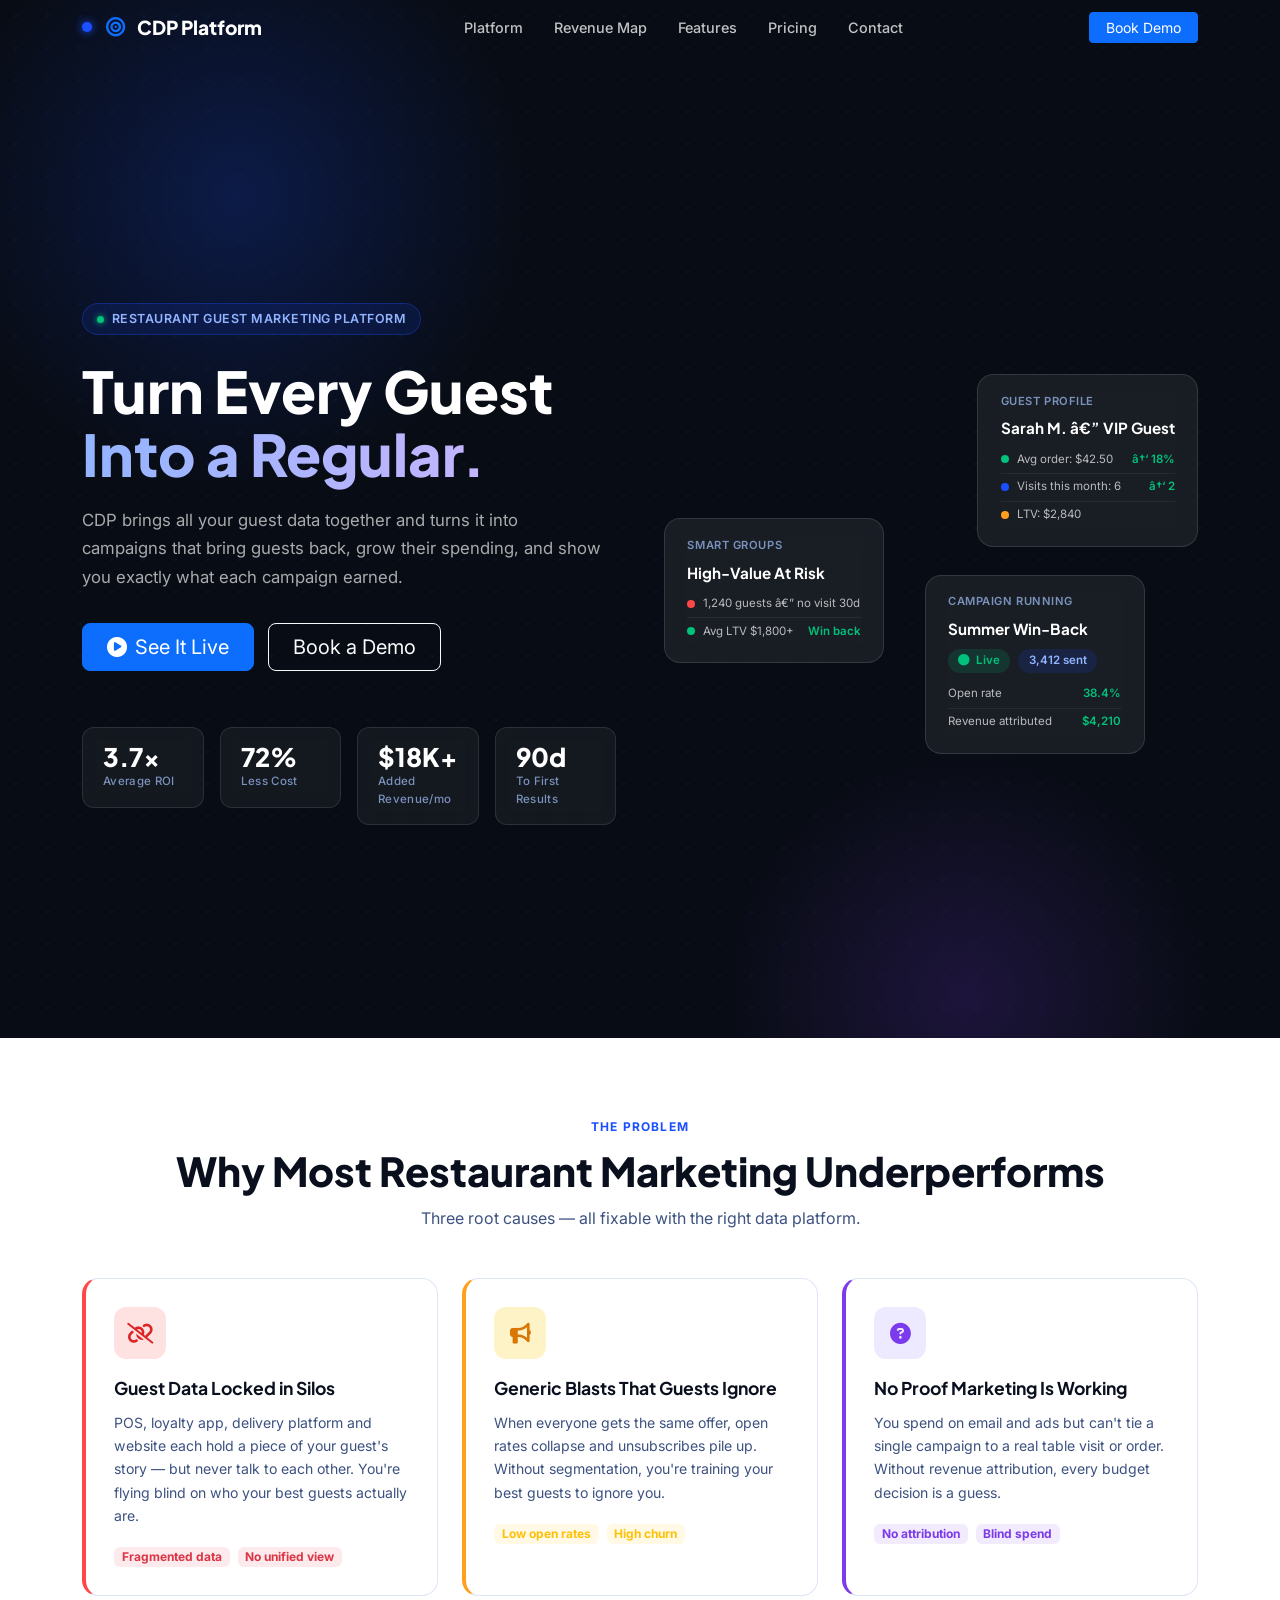
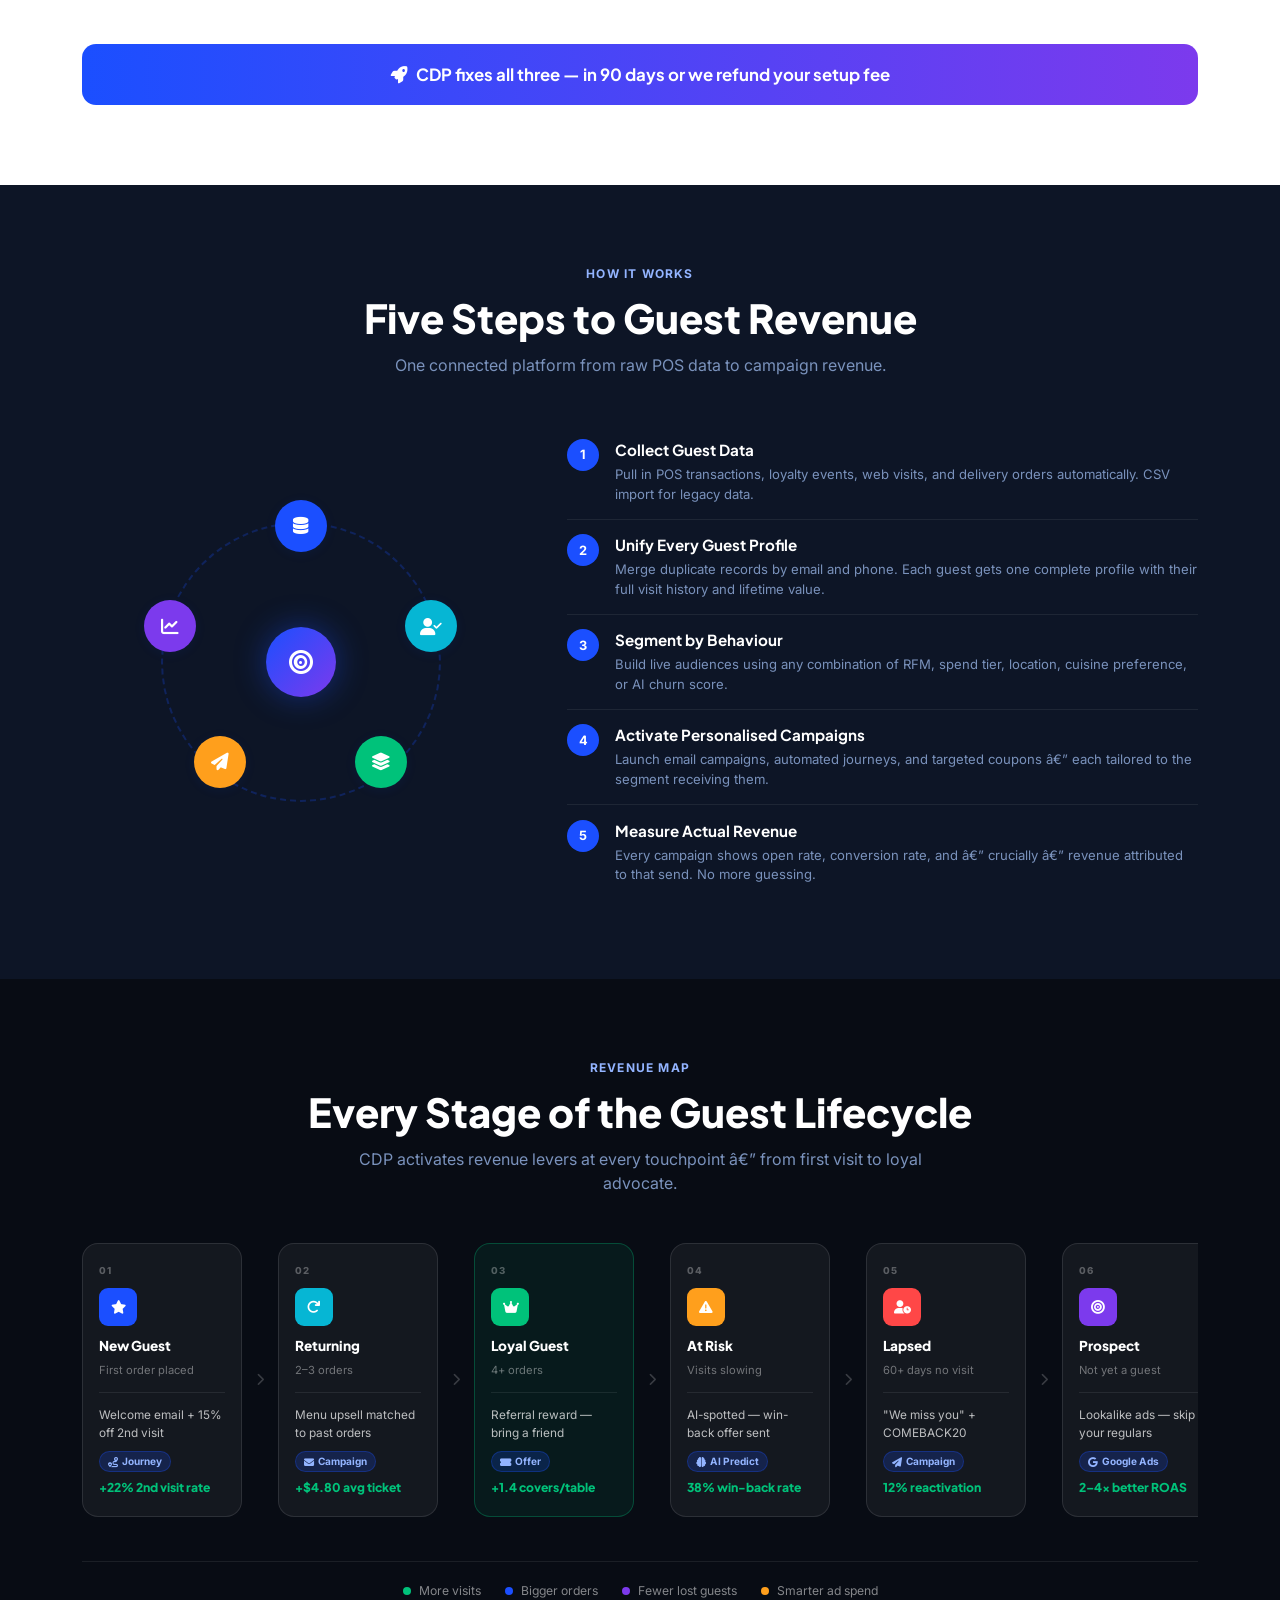
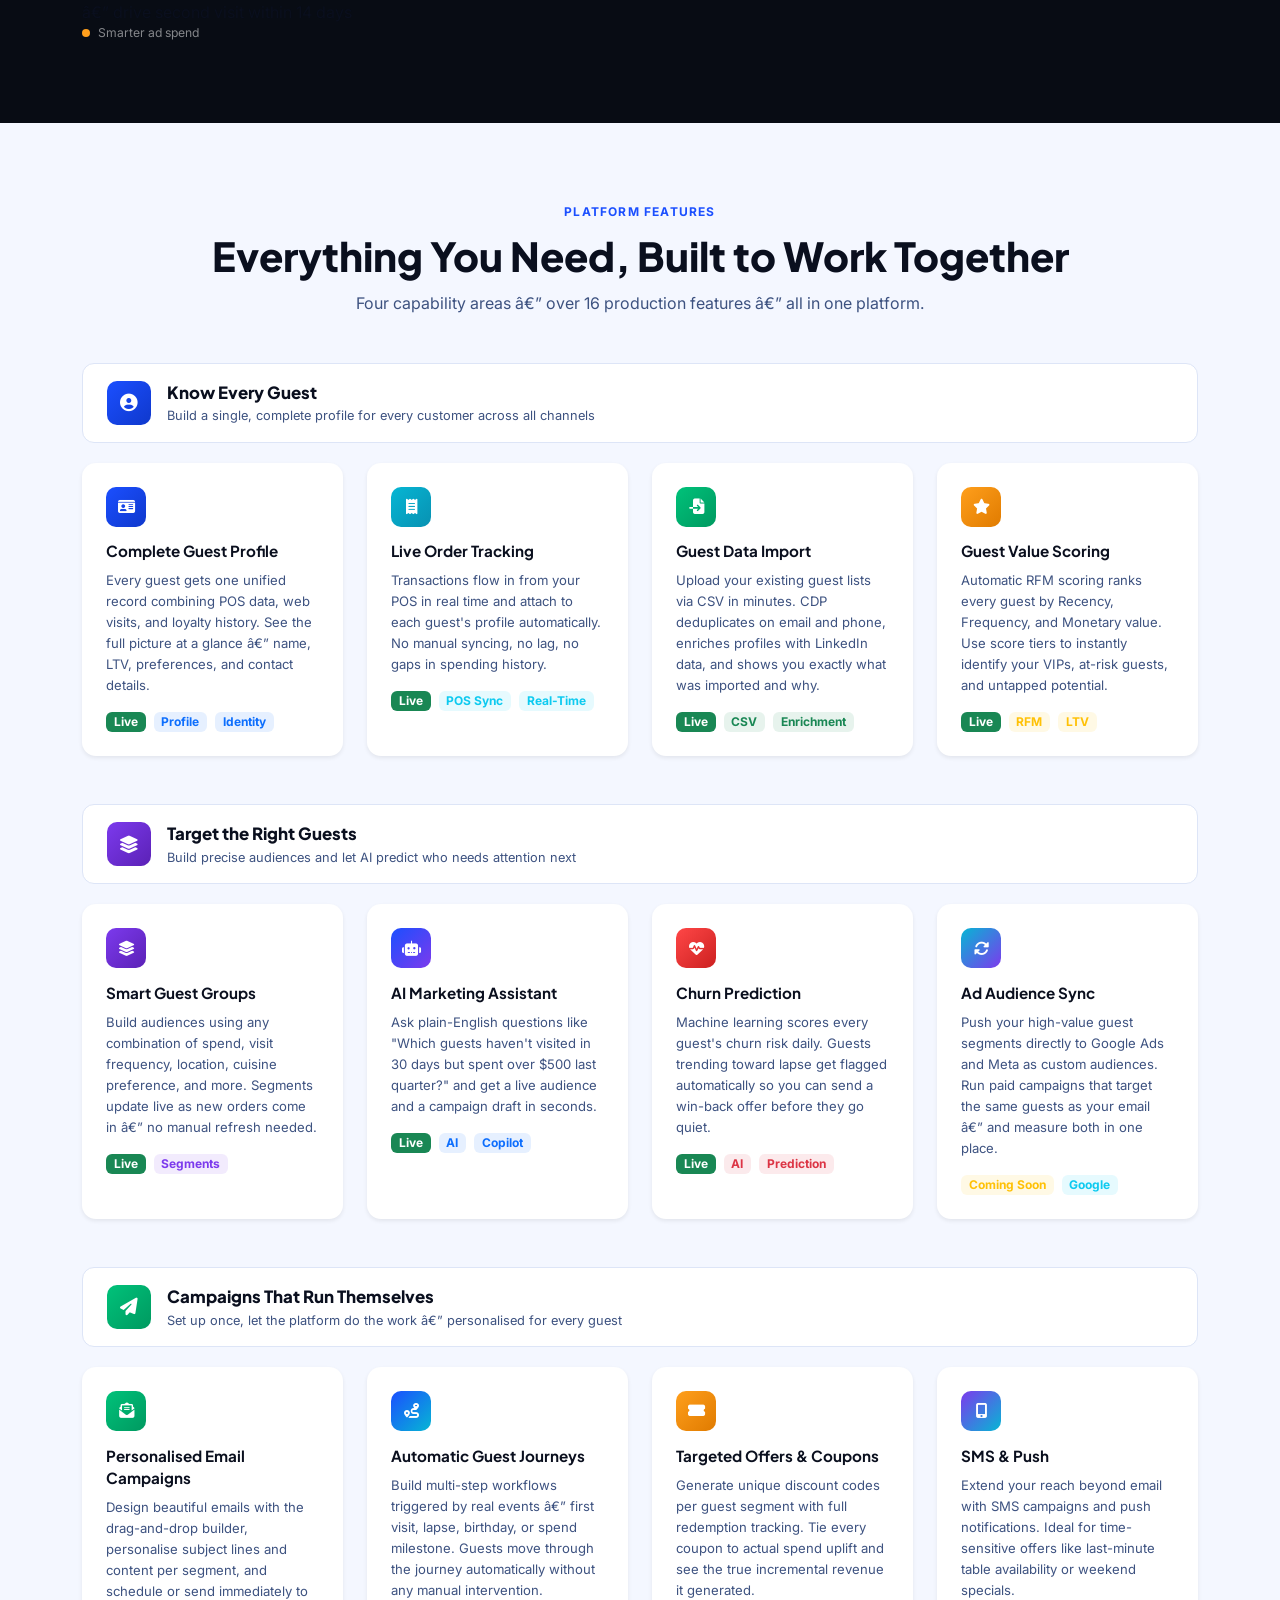
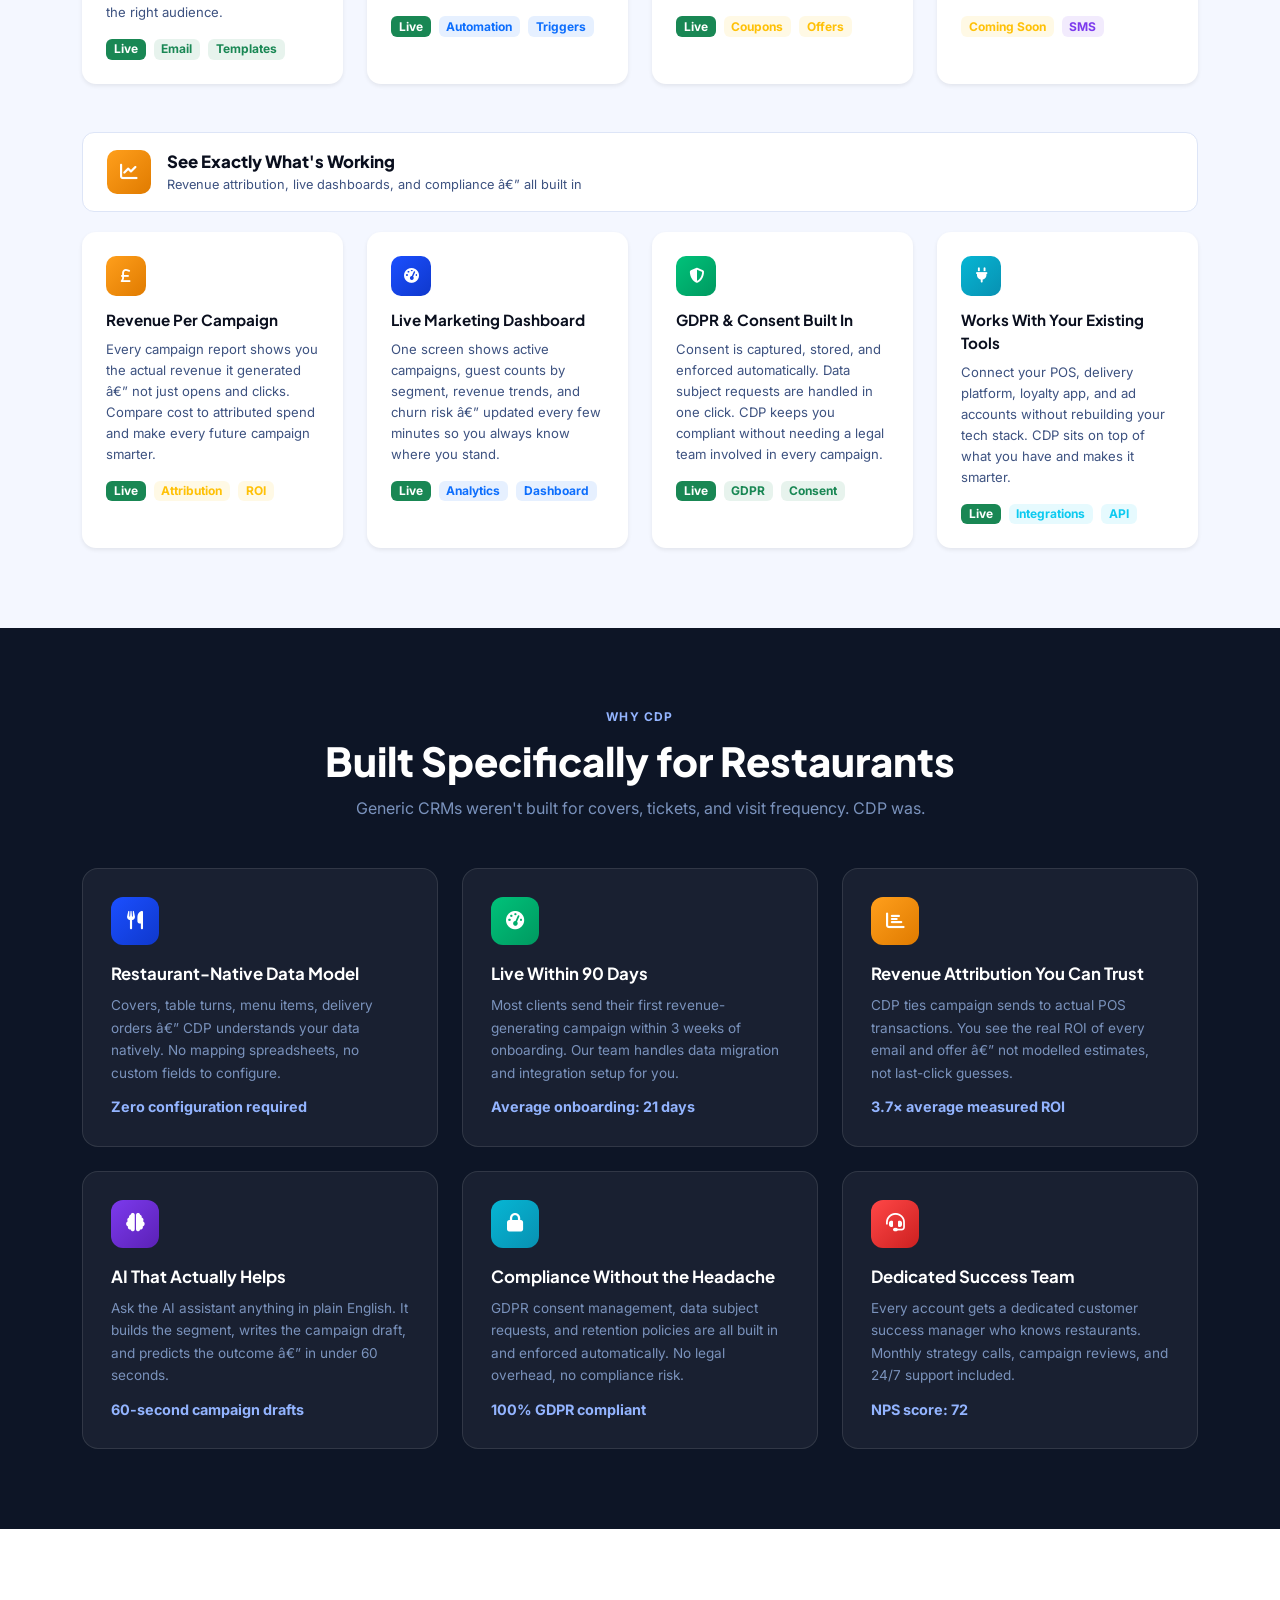
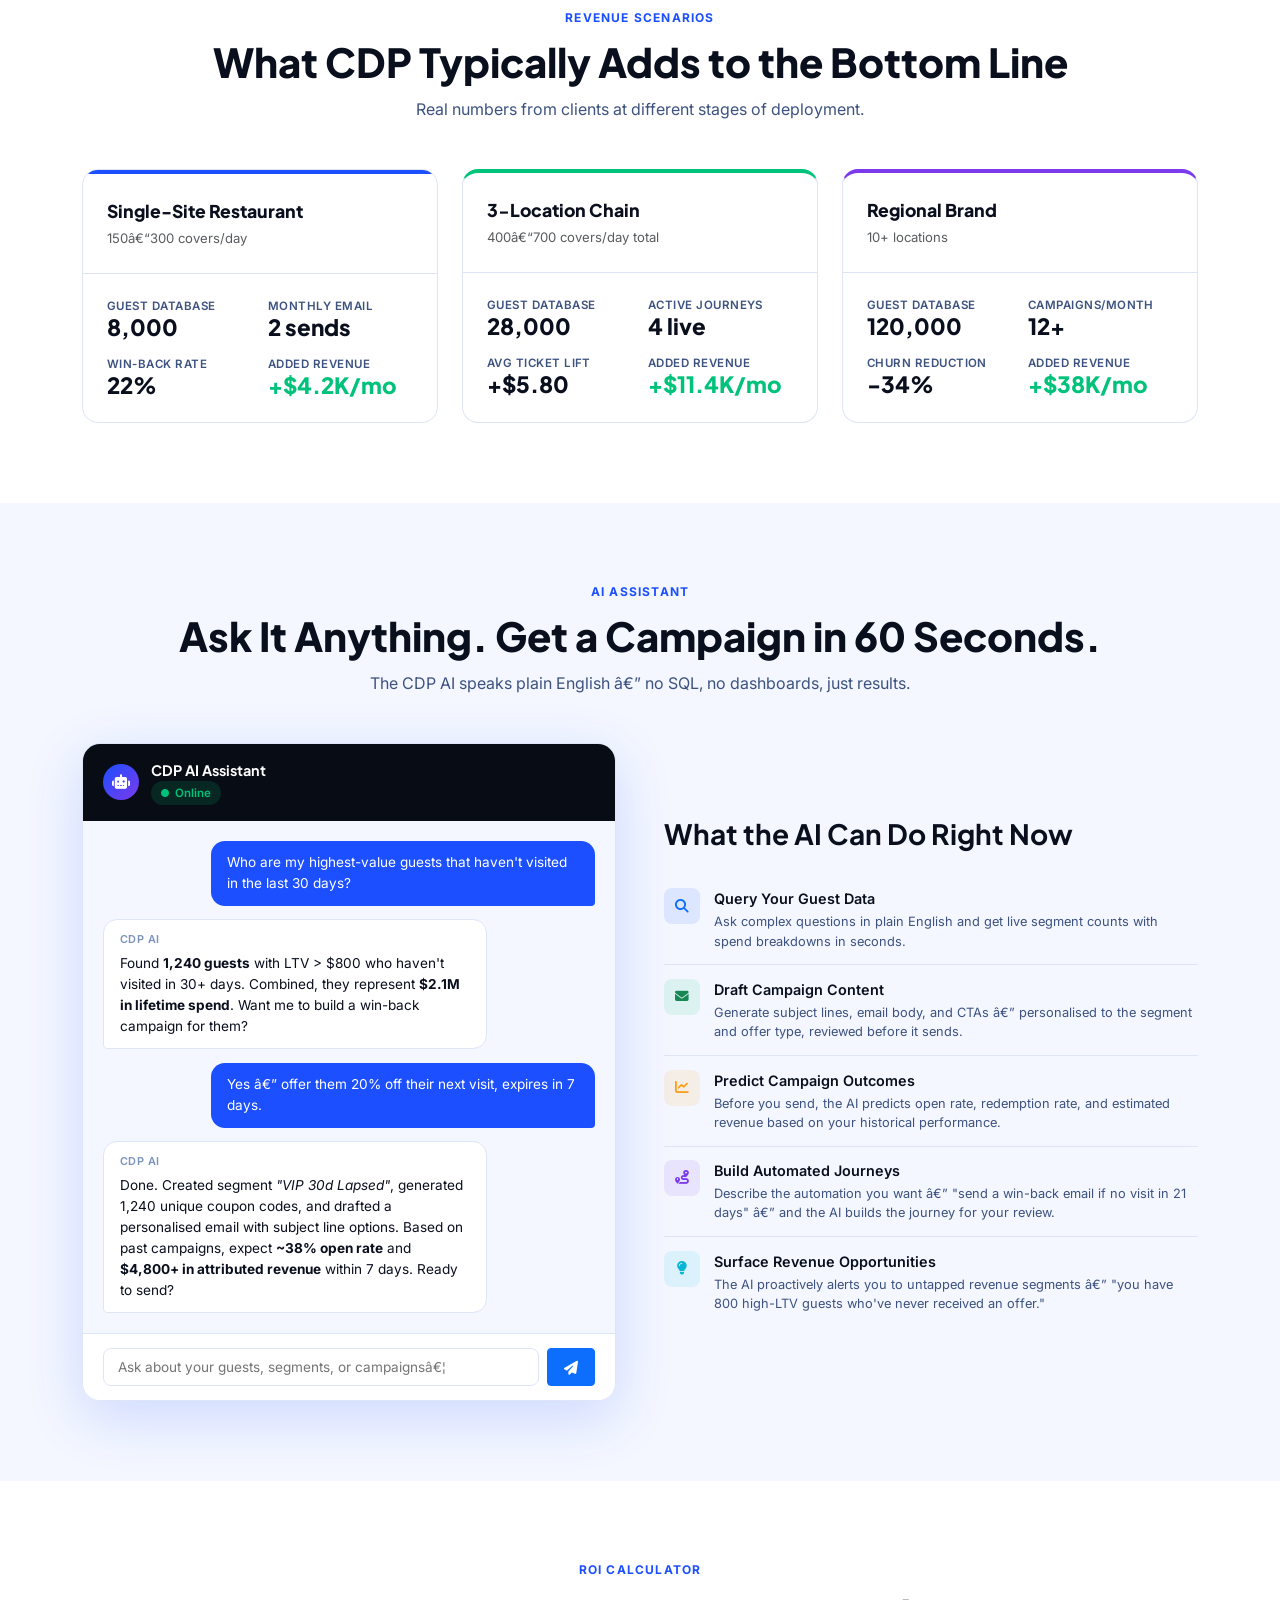
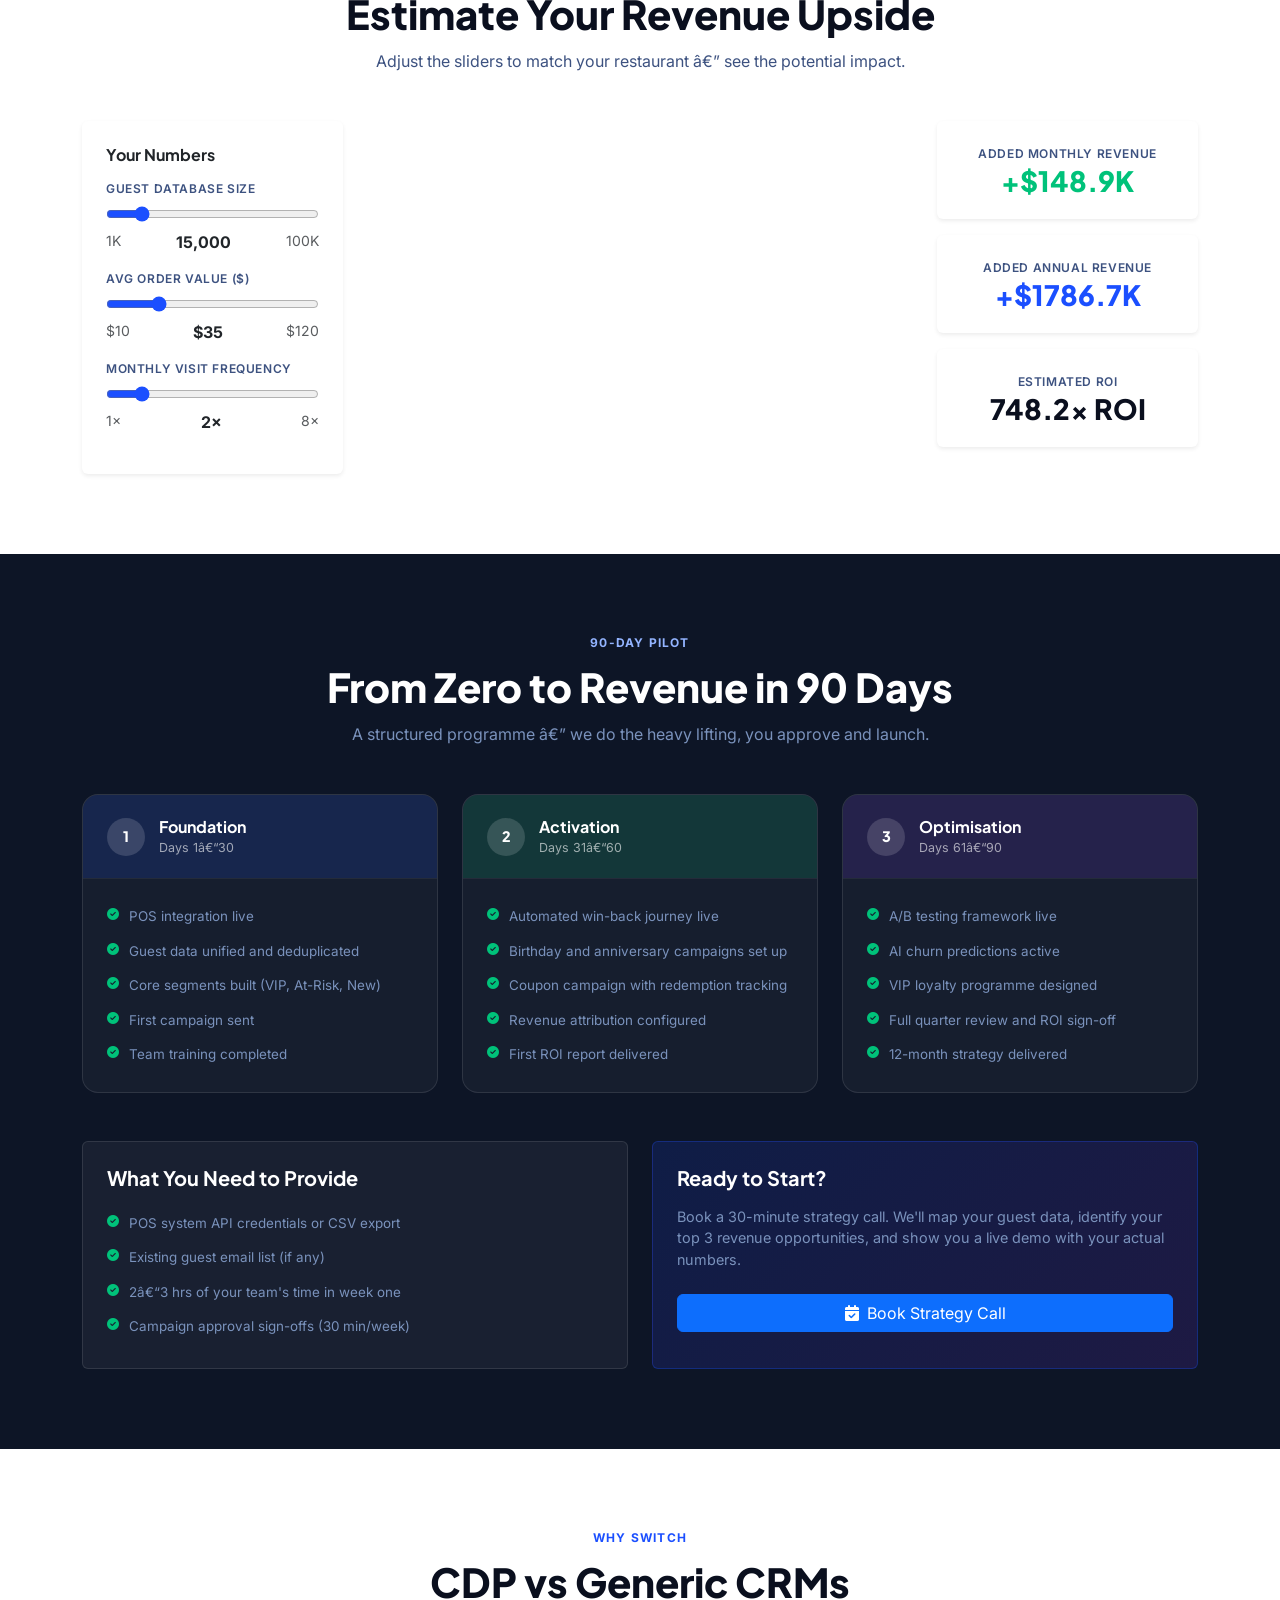
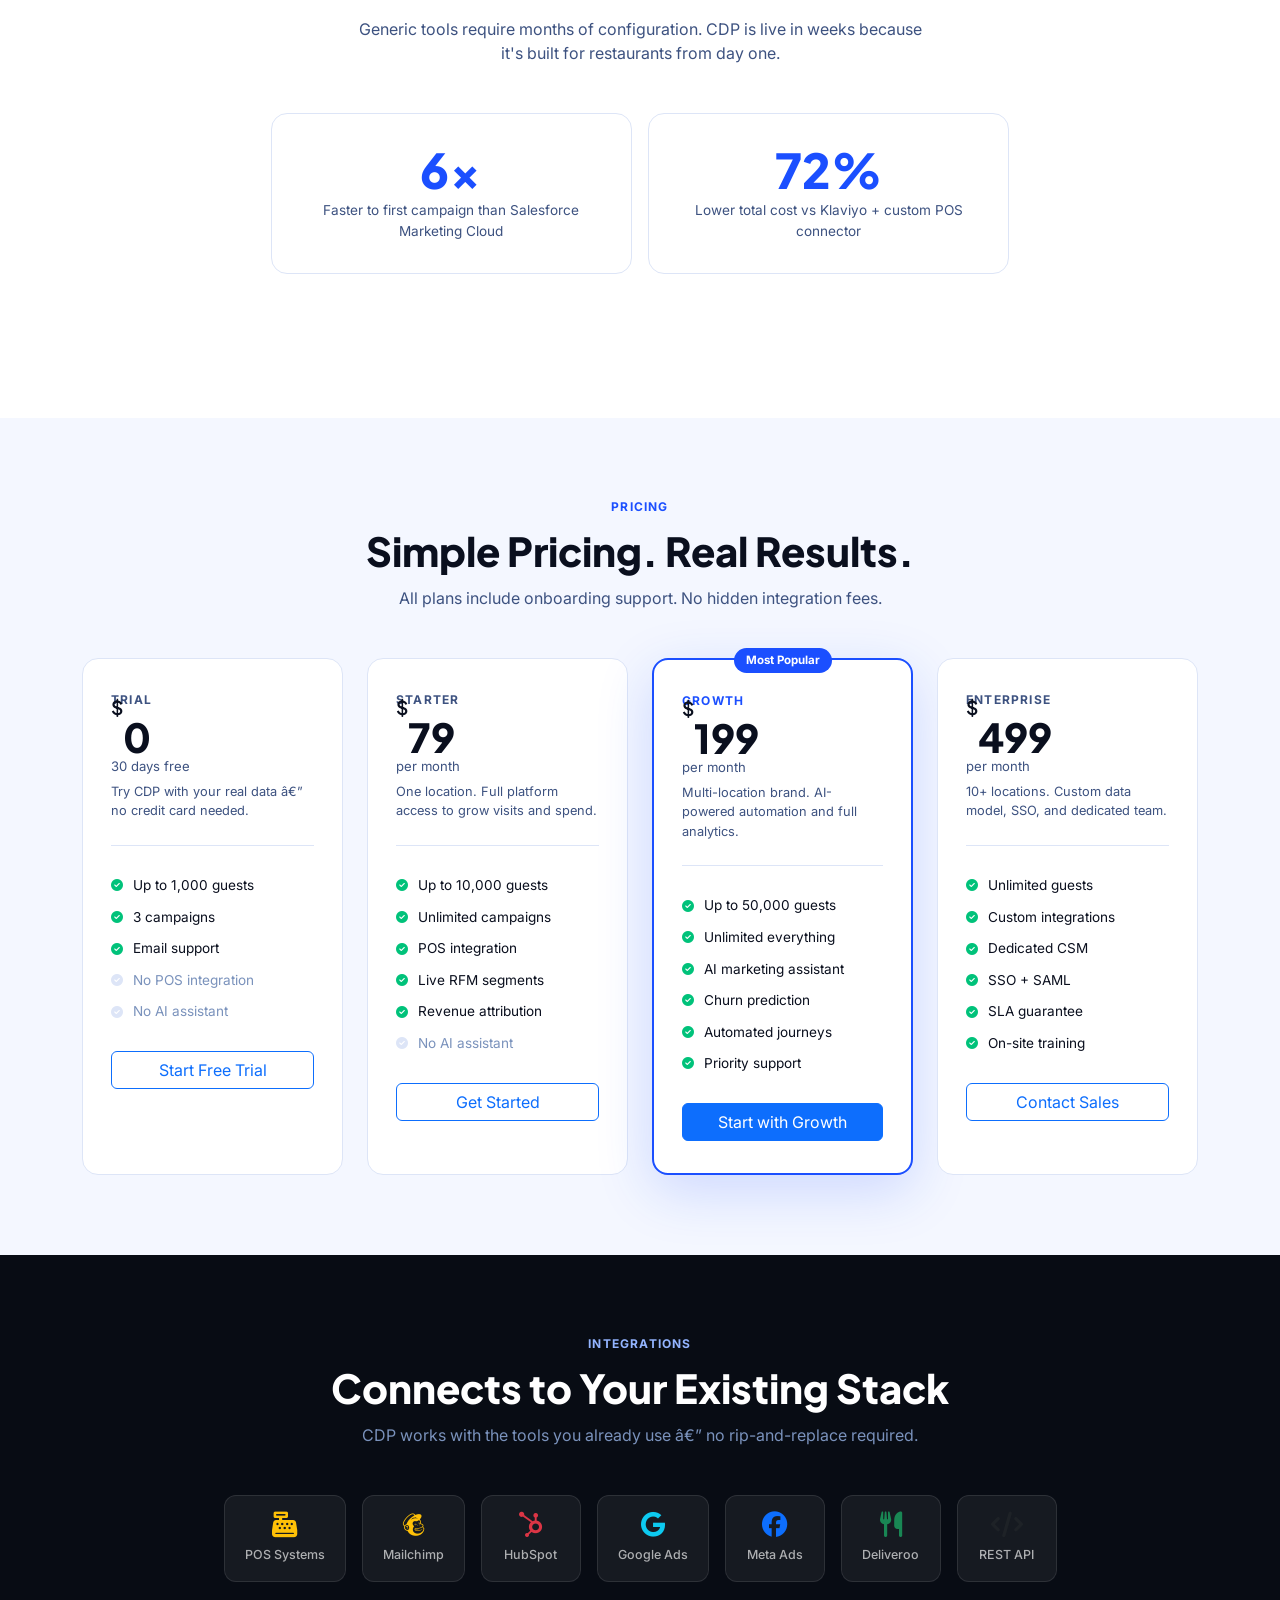
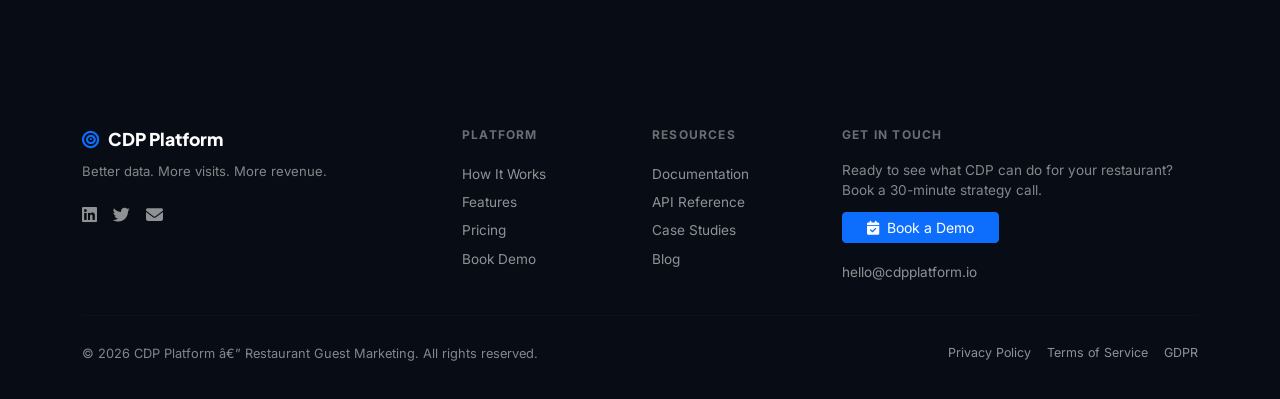
==== commit 57ea39cd: "fix: remove orphaned problem section fragment that was hiding all sections below" ====
--- a/index.html
+++ b/index.html
@@ -230,17 +230,7 @@
     </div>
   </div>
 </section>
-  <div class="container-xl">
-    <div class="text-center mb-5 fade-up">
-      <div class="cdp-section-eyebrow">The Problem</div>
-      <h2 class="cdp-section-title">Why Most Restaurant Marketing Underperforms</h2>
-      <p class="cdp-section-sub">Three root causes â€” all fixable with the right data infrastructure.</p>
-    </div>
-
-    <div class="row g-4 fade-up">
-      <!-- Problem 1 -->
-      <div class="col-md-4">
-        <div class="cdp-problem-card cdp-problem-card--red h-100">
+<!-- ================================================================
      4. HOW IT WORKS
      ================================================================ -->
 <section class="cdp-section cdp-section--dark" id="how-it-works">
@@ -1403,4 +1393,3 @@
 
 </body>
 </html>
-
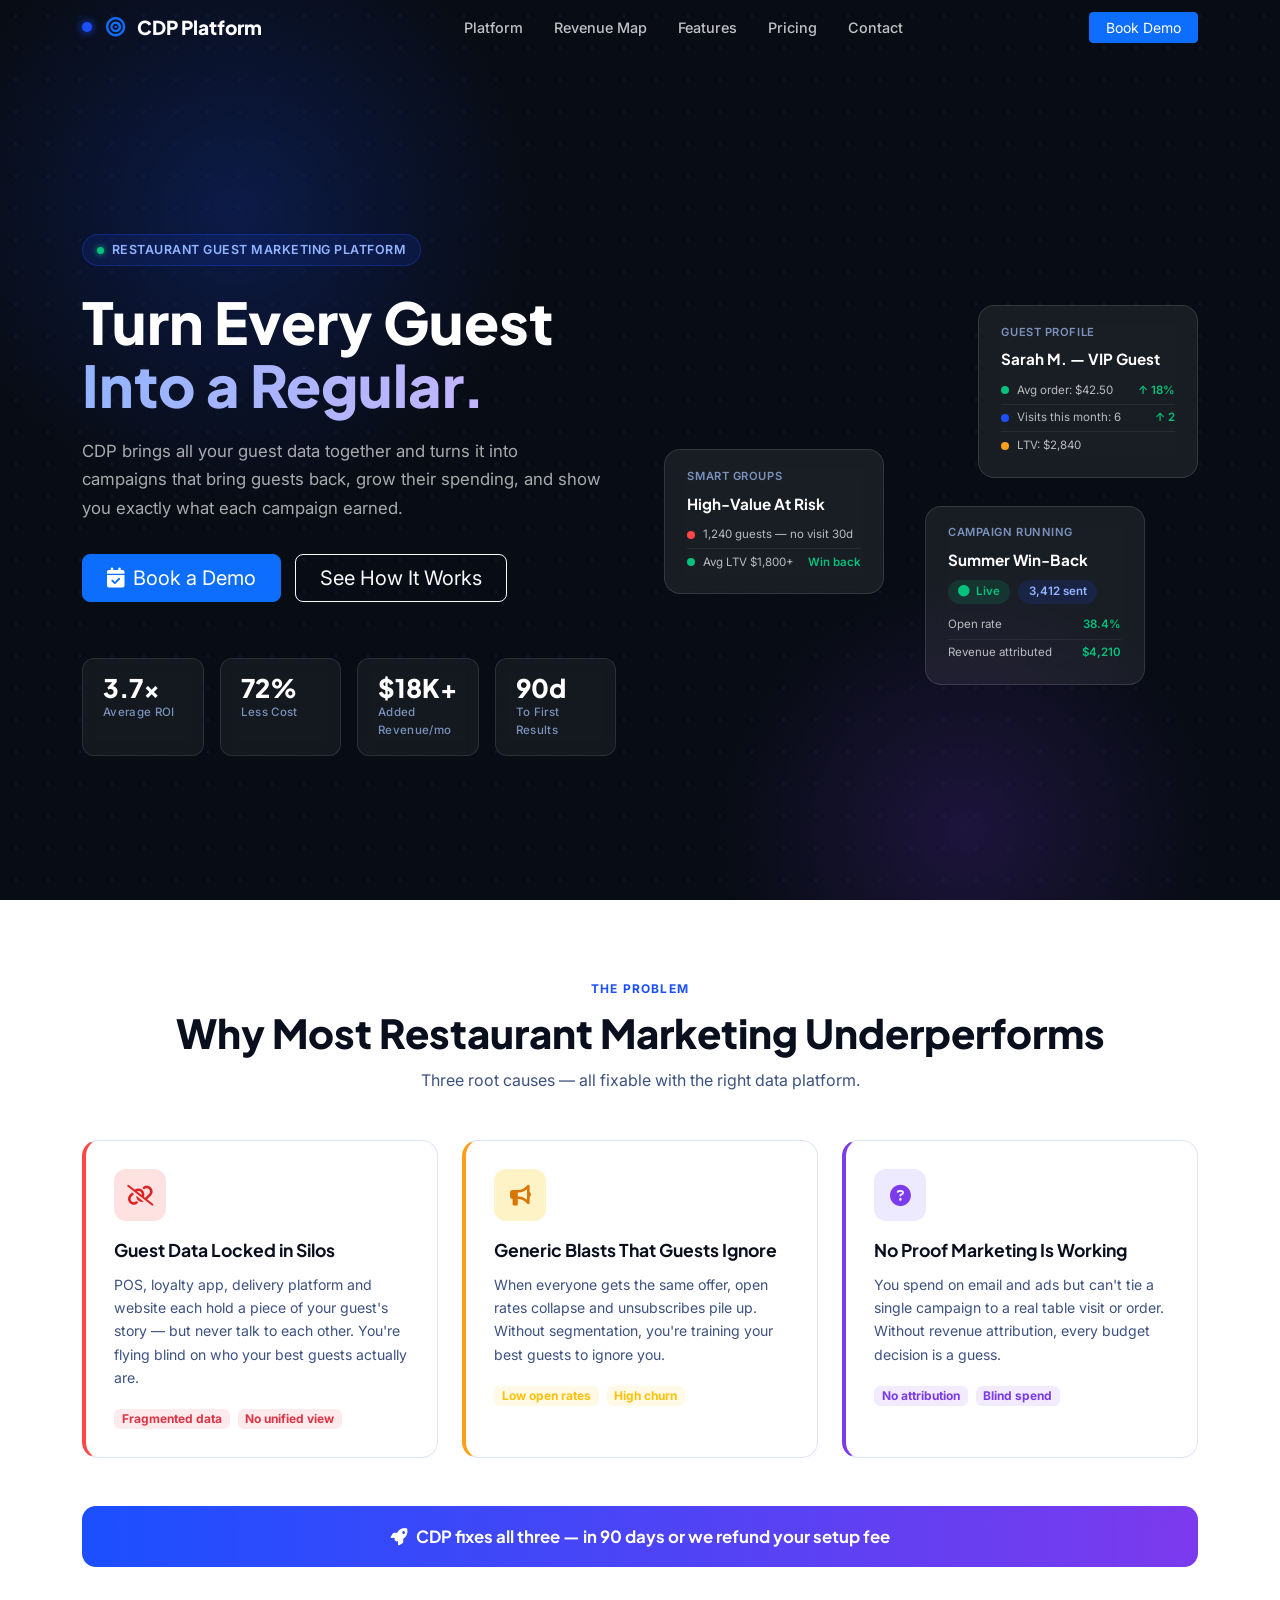
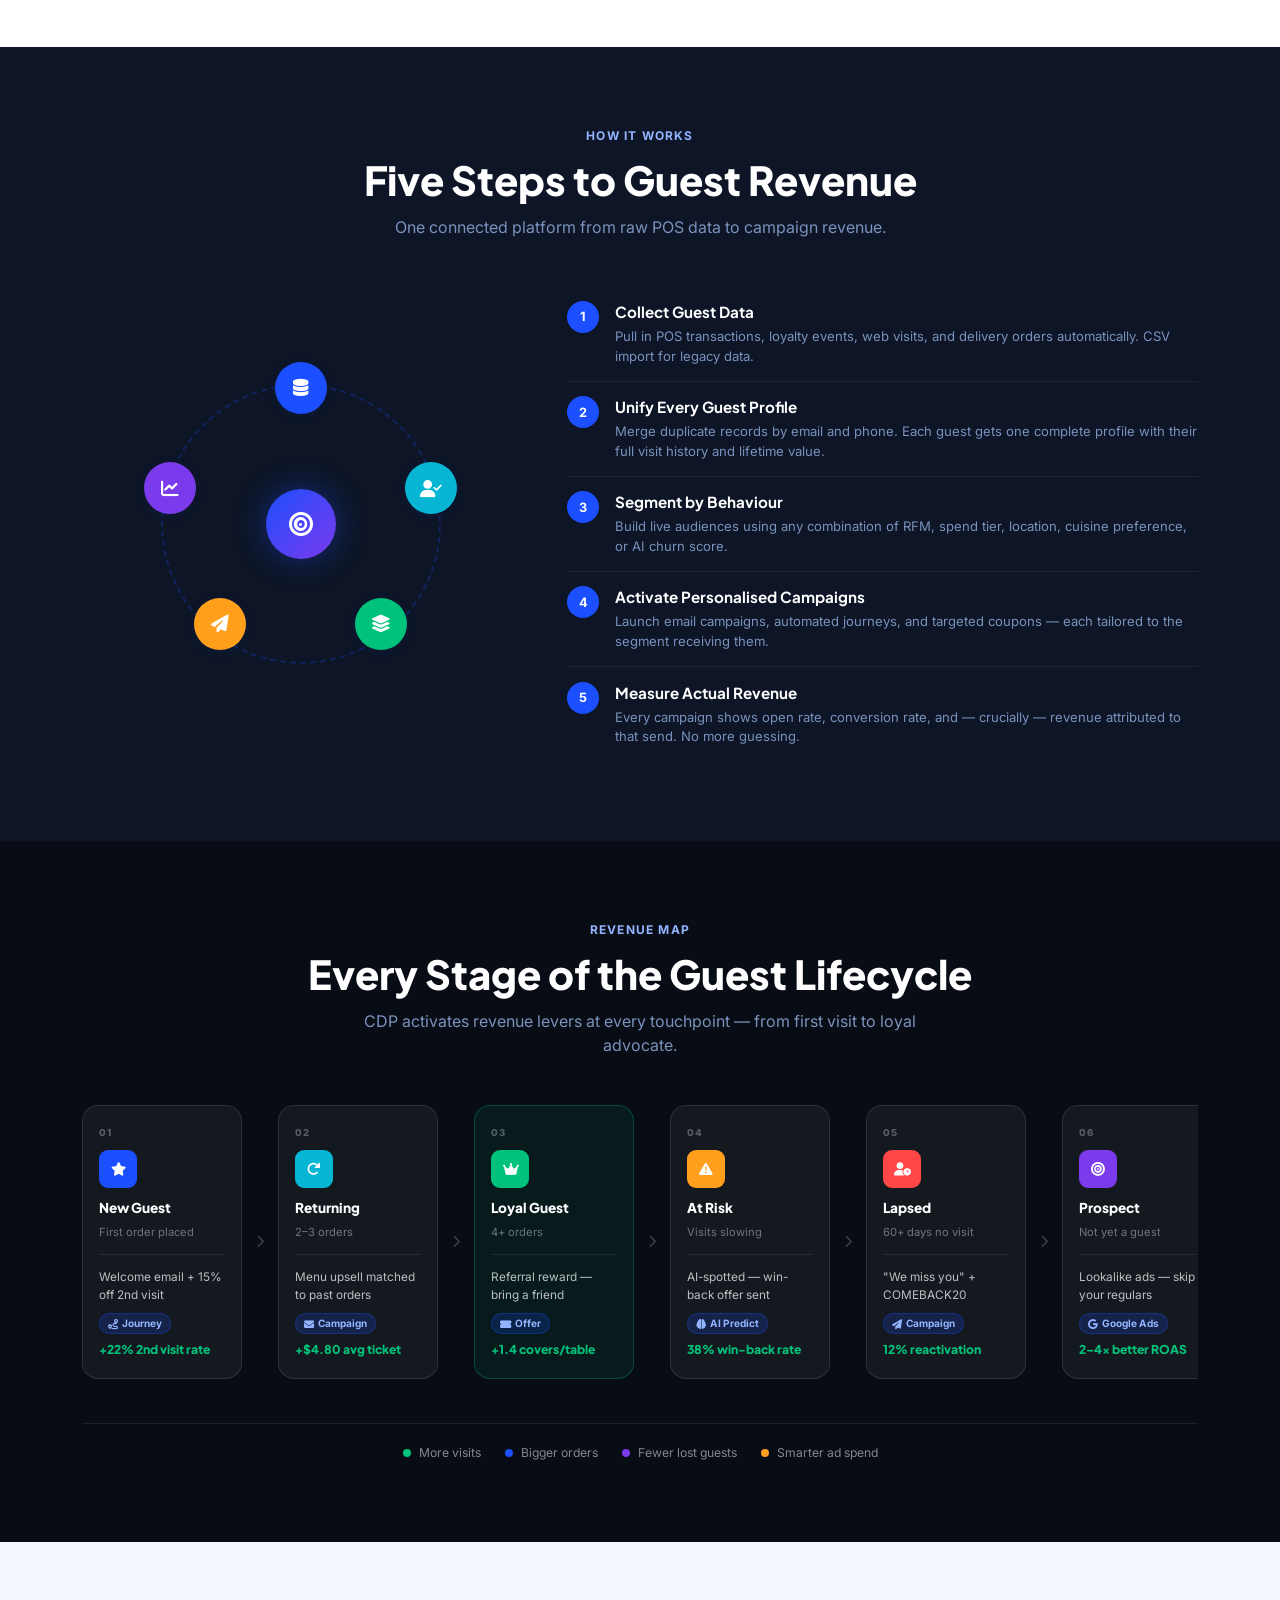
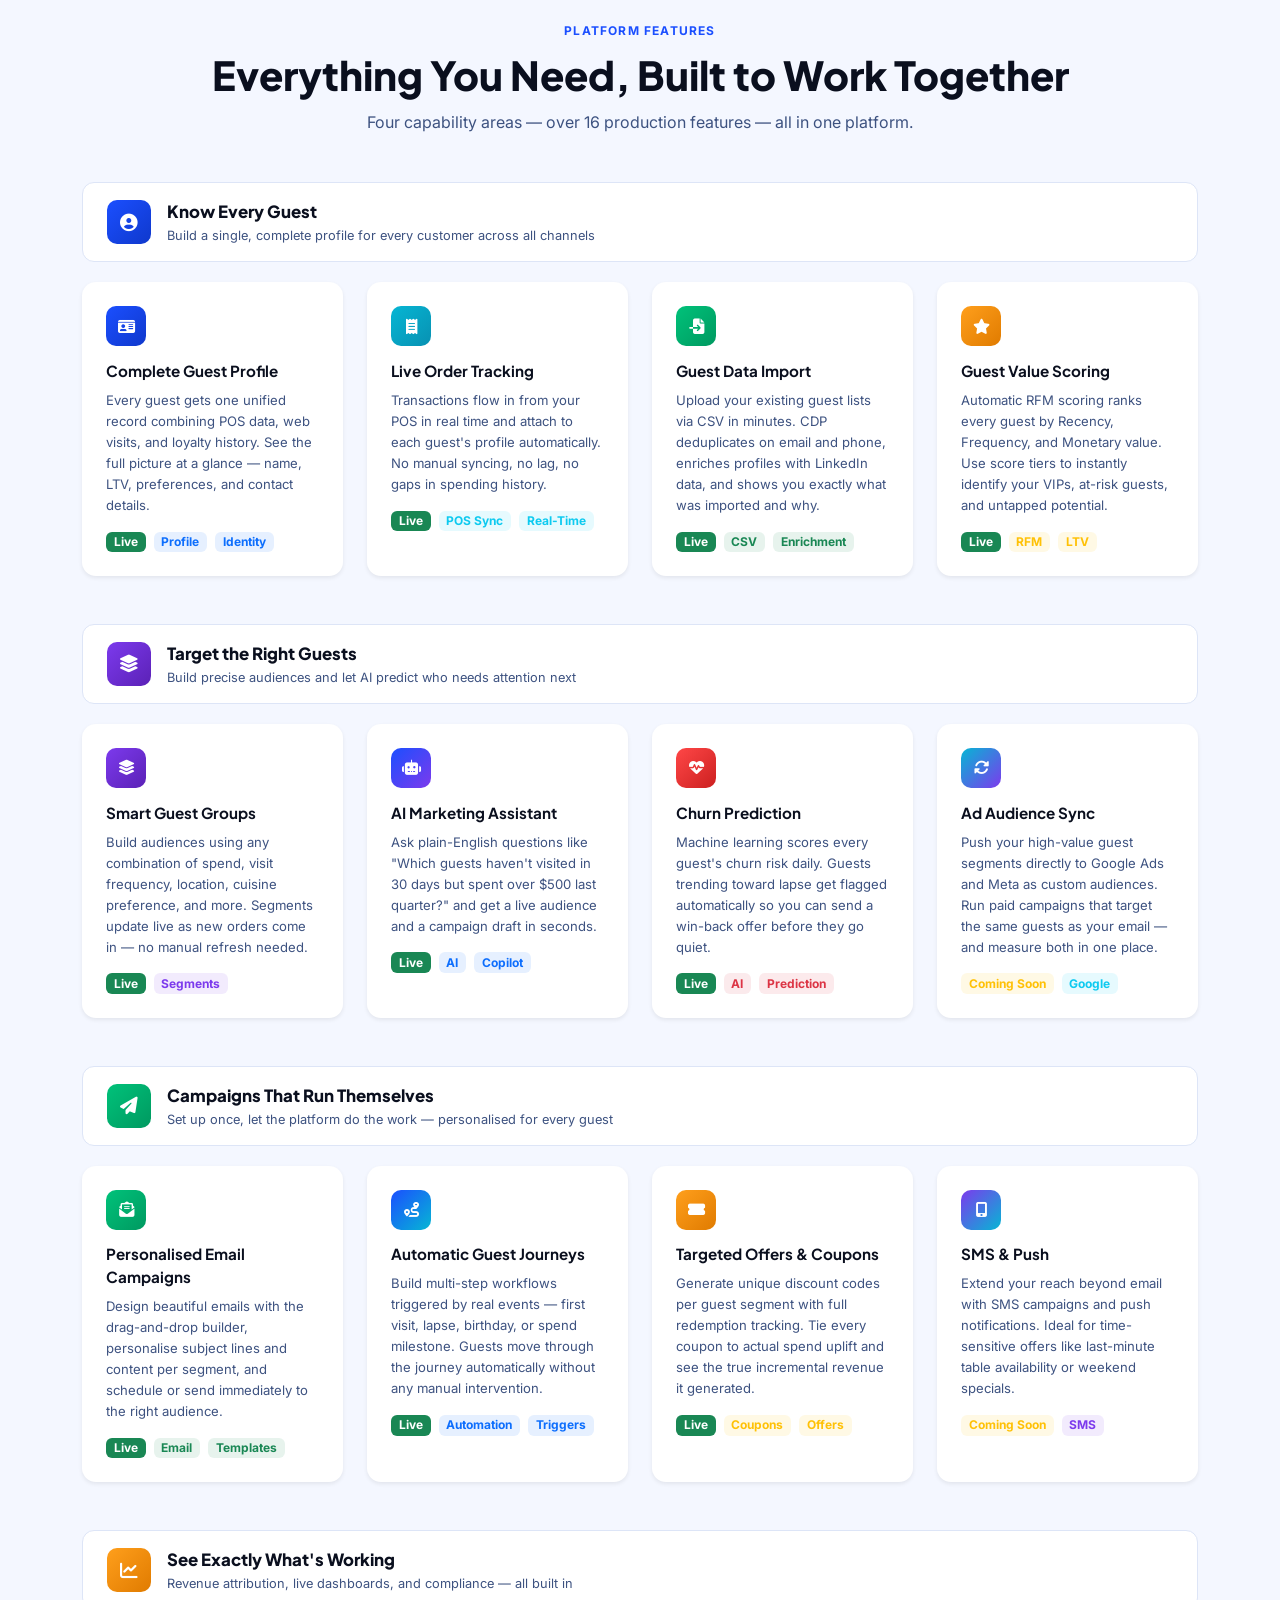
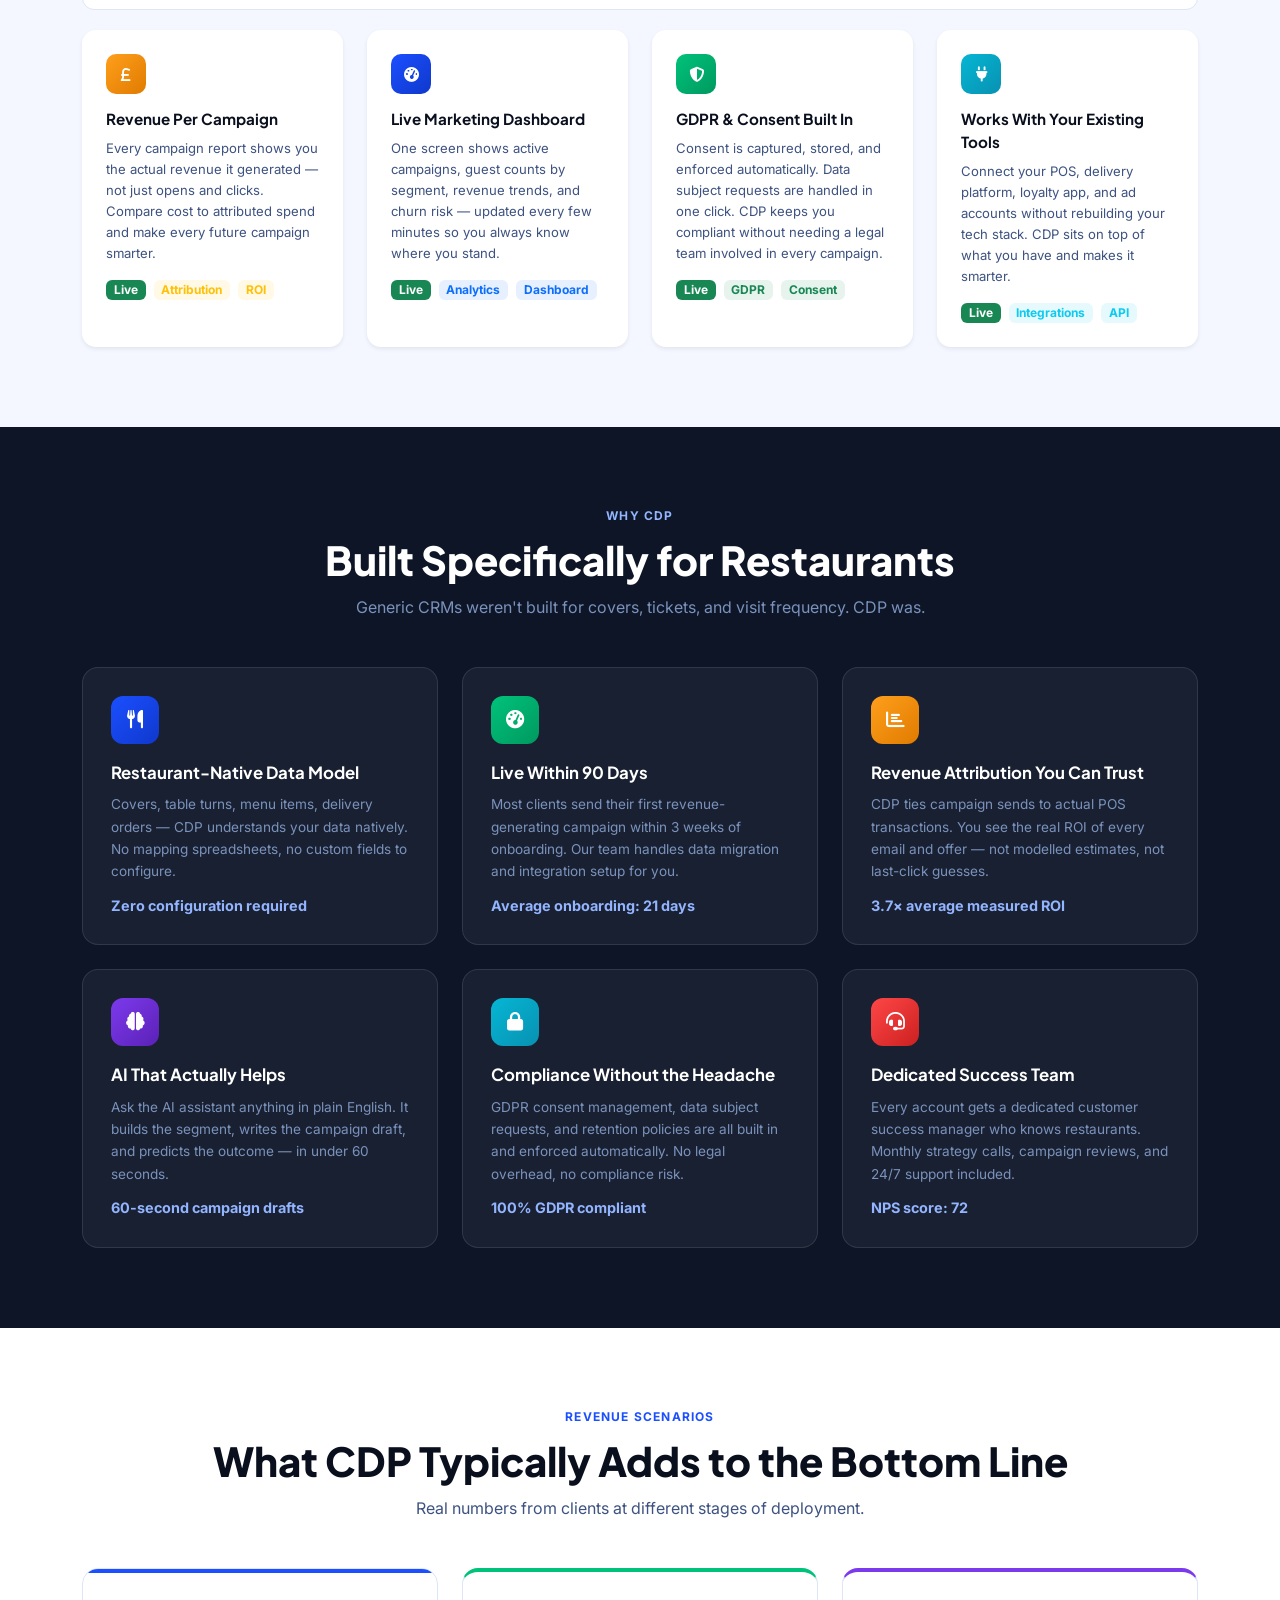
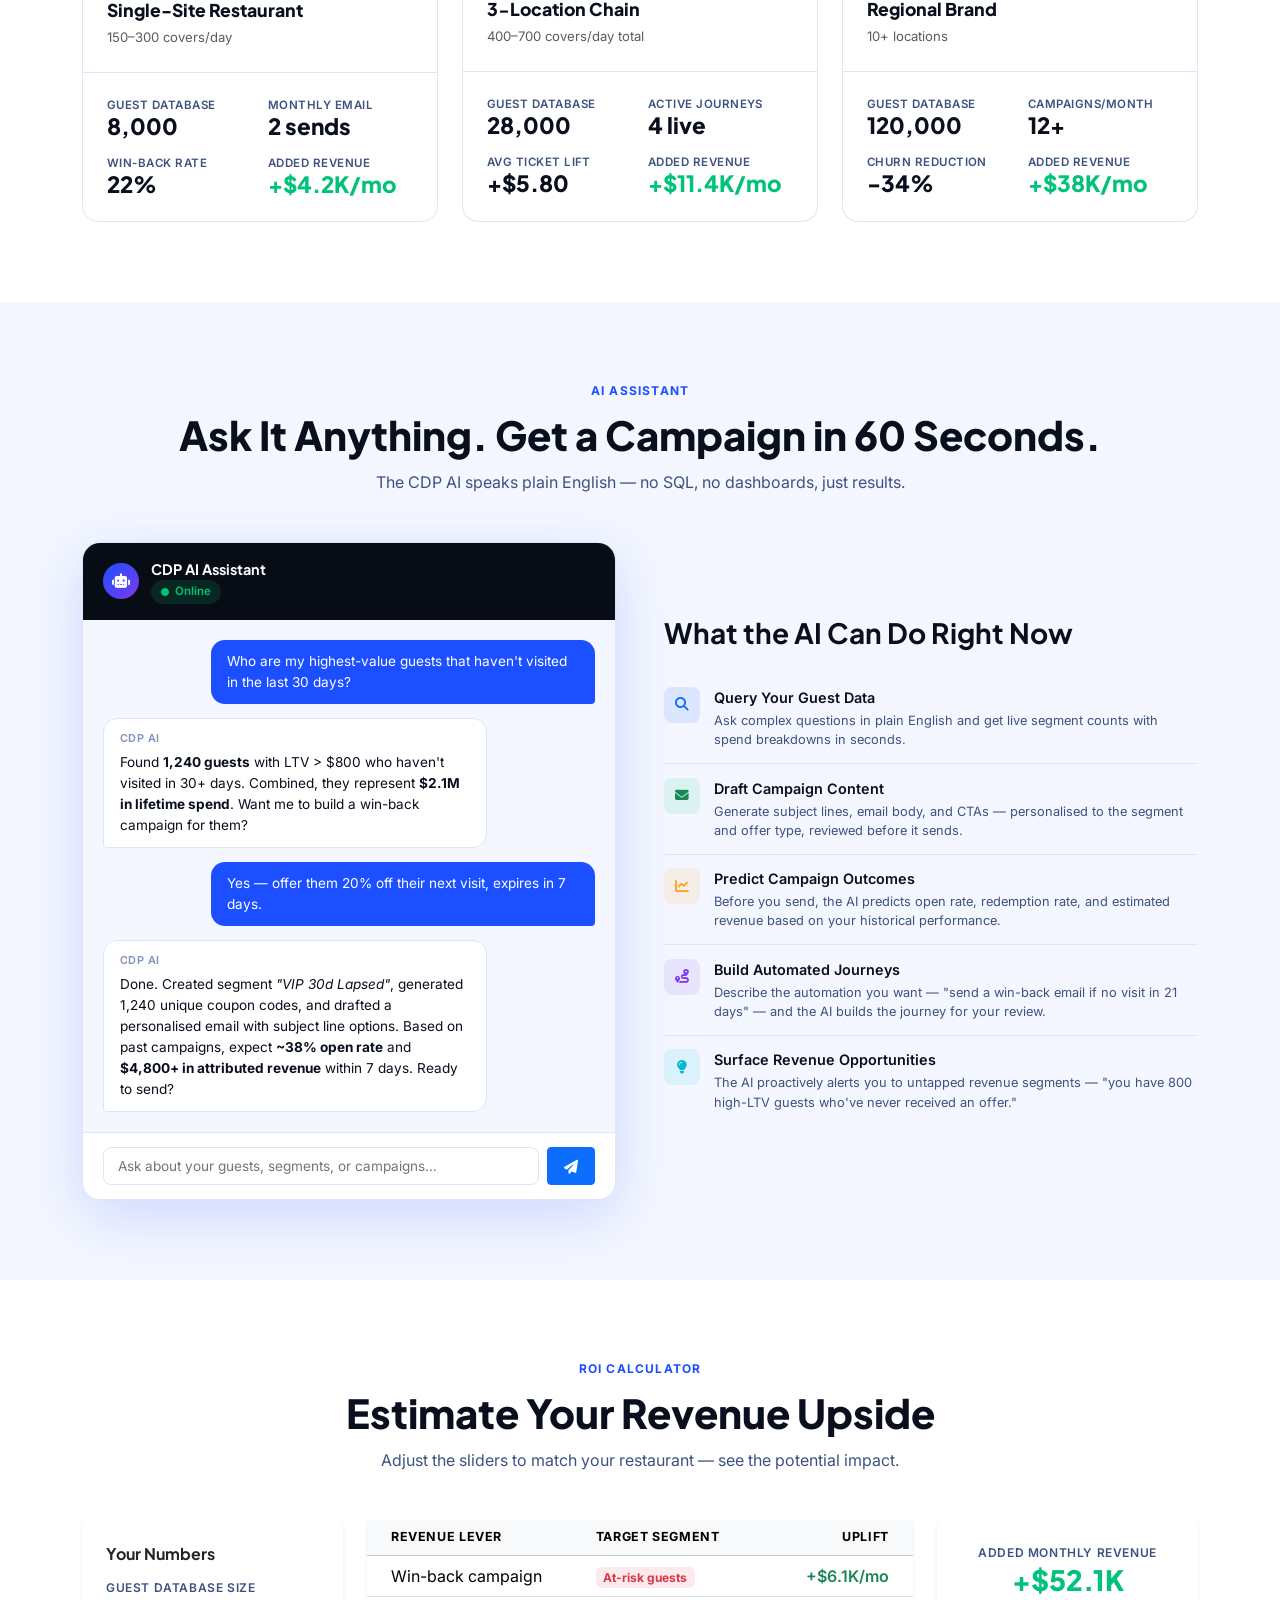
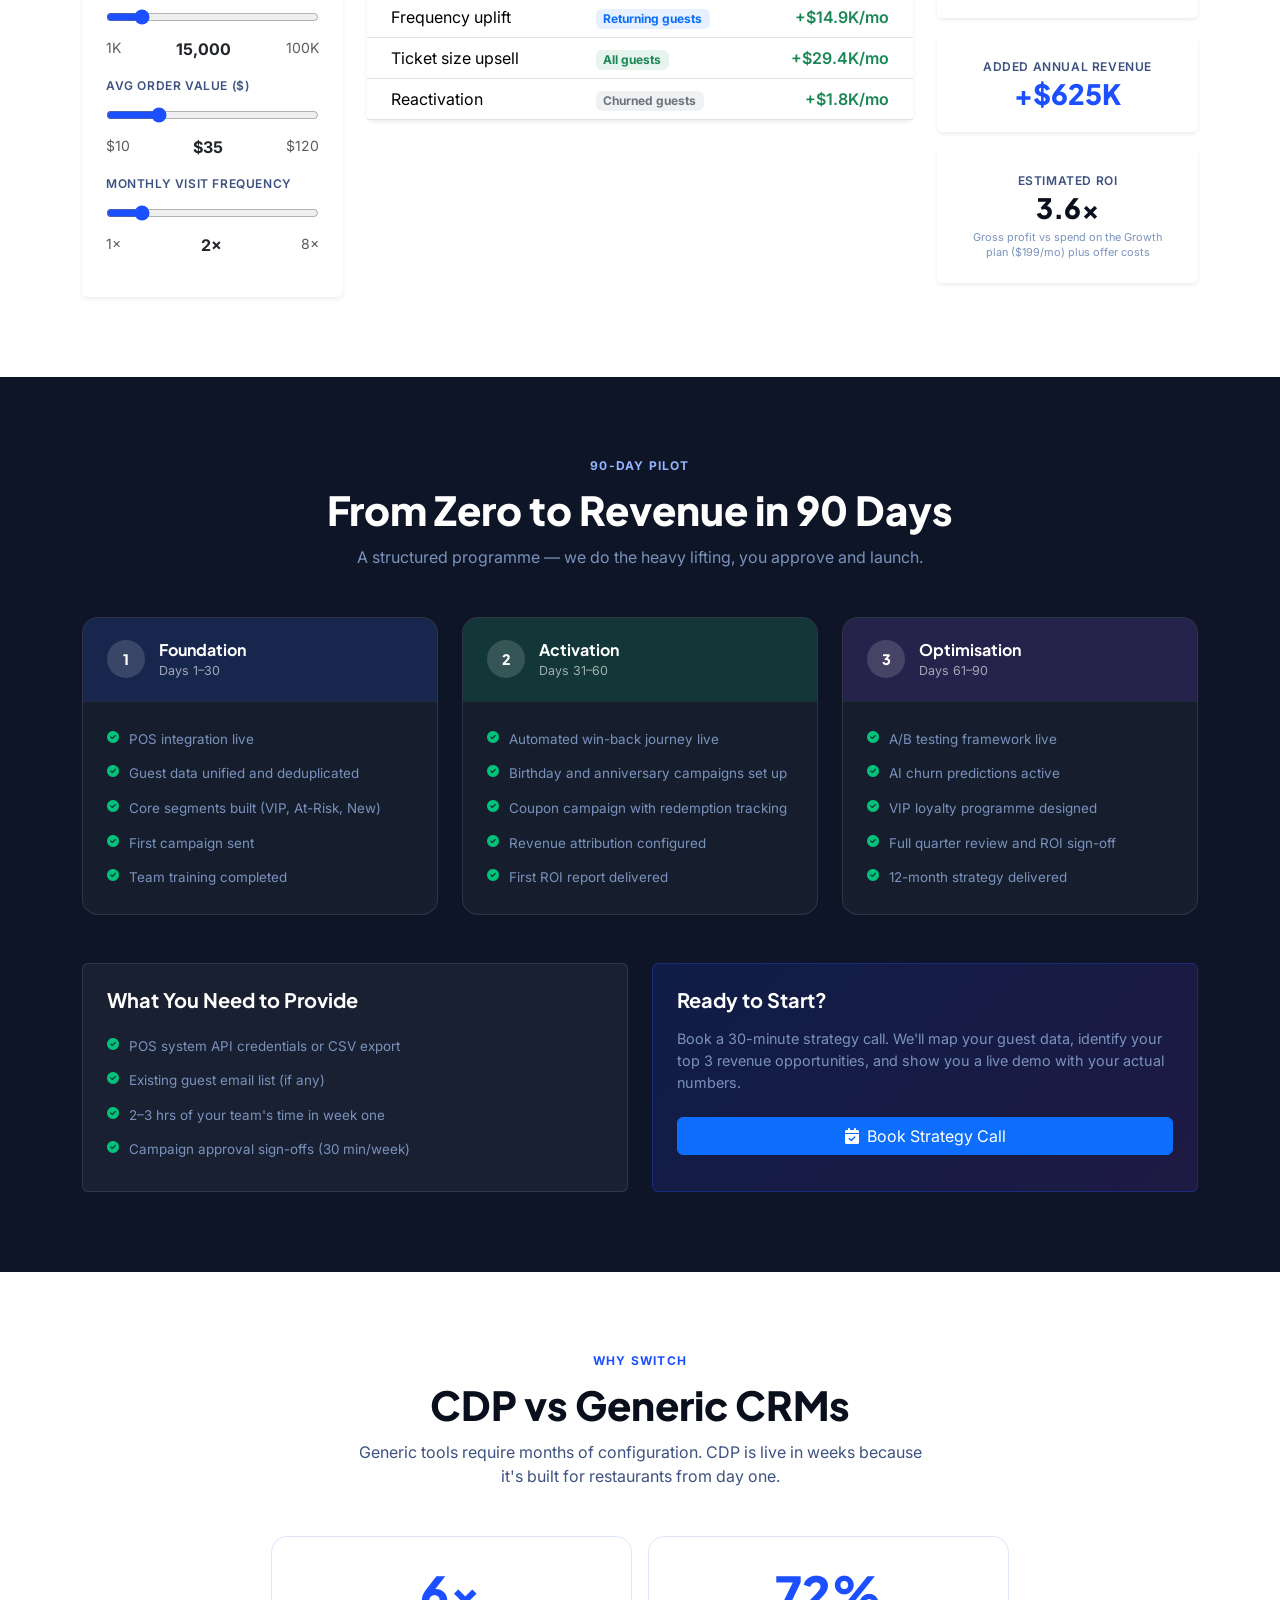
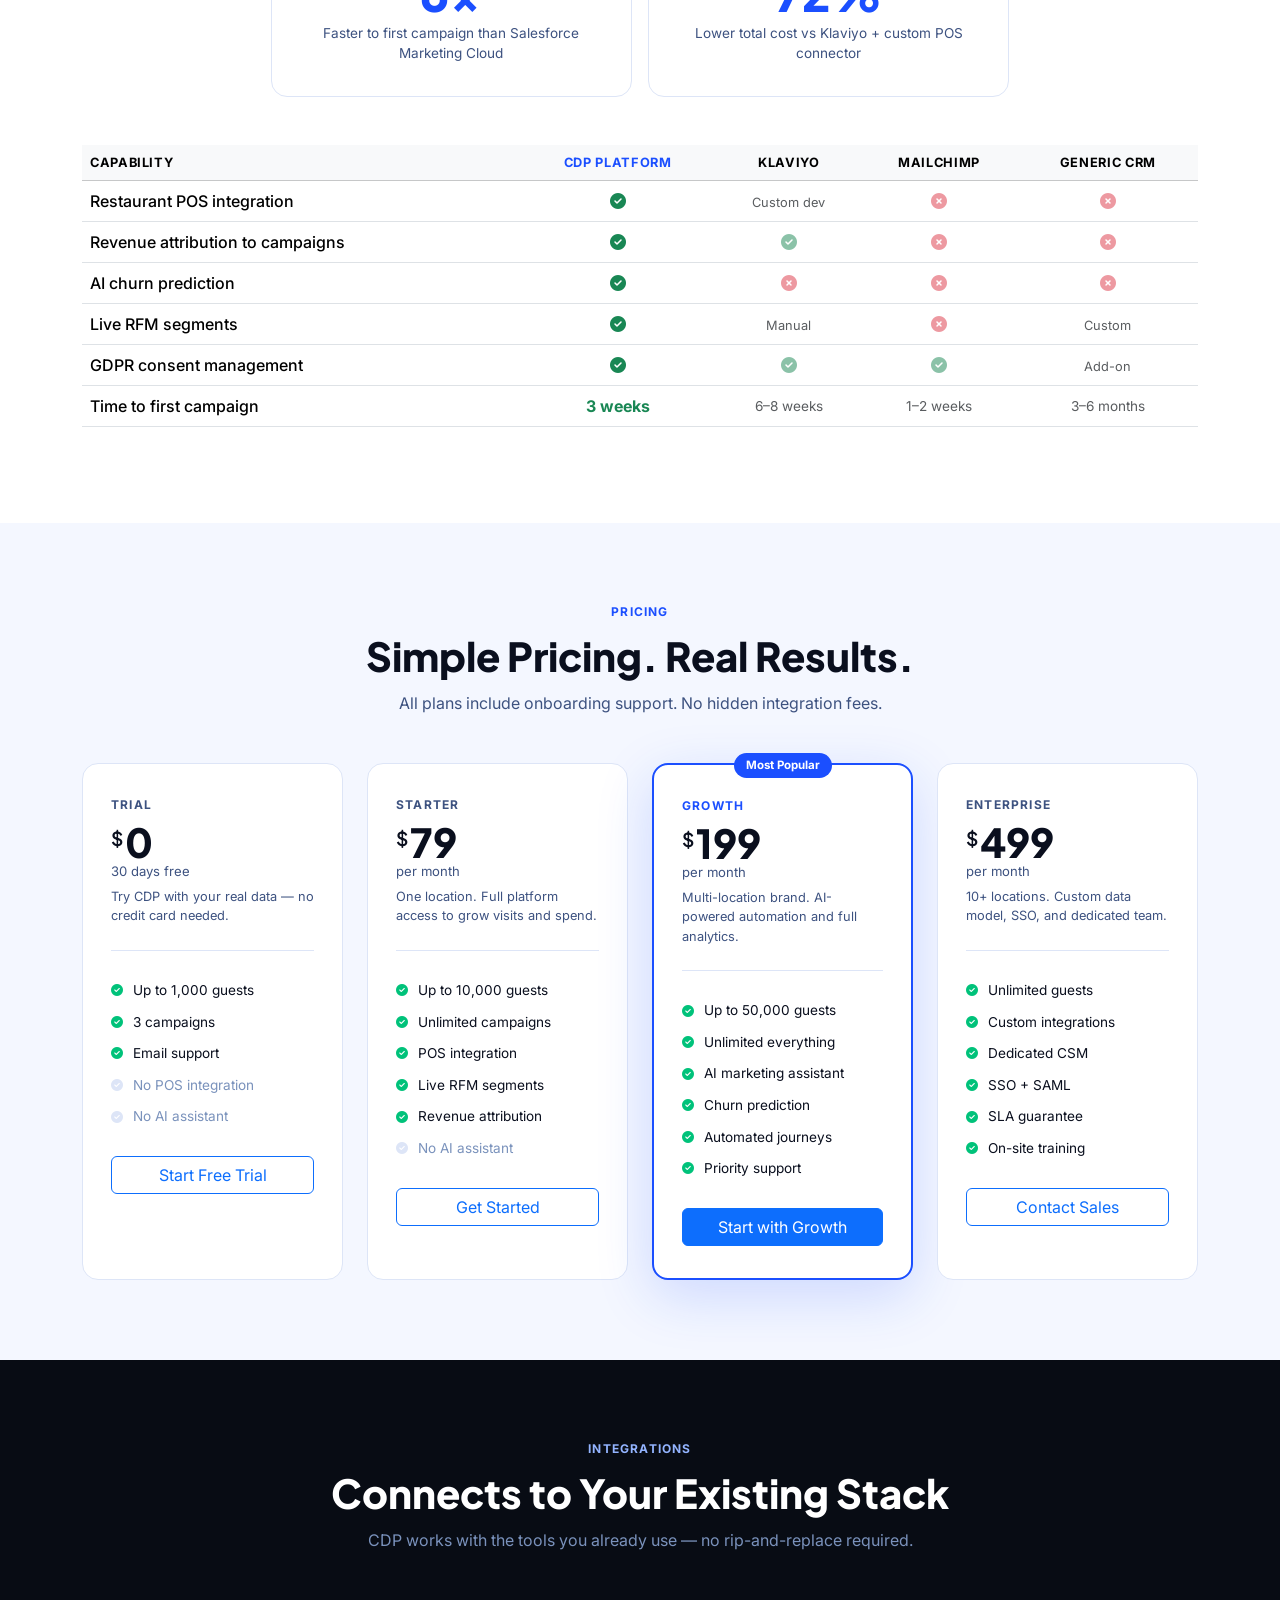
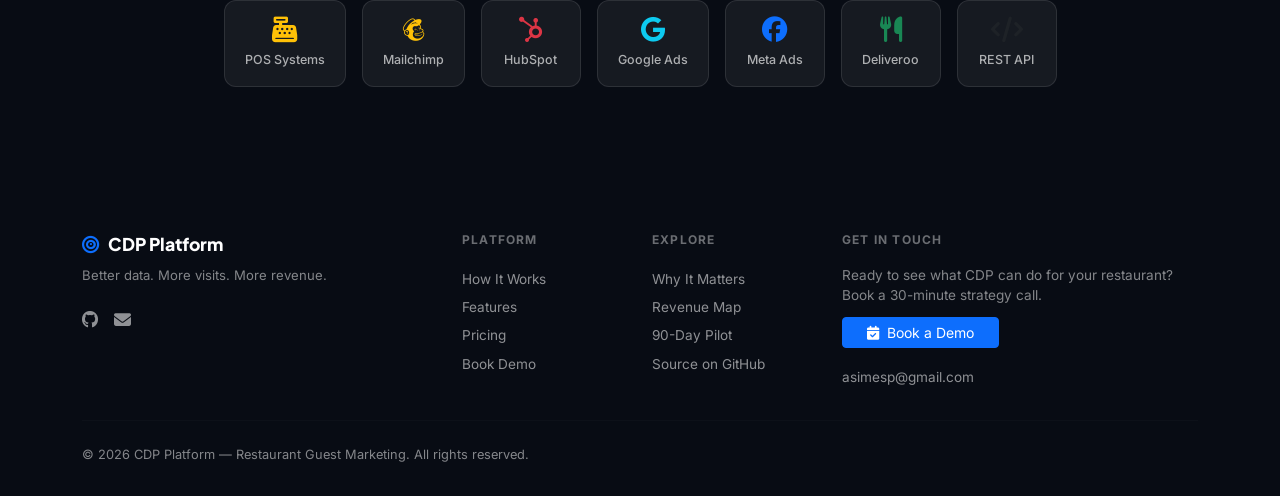
==== commit 0d9f54ac: "fix: restore deleted tables, repair encoding, correct ROI model" ====
--- a/index.html
+++ b/index.html
@@ -1,18 +1,18 @@
-﻿<!DOCTYPE html>
-<html lang="en">
+<!DOCTYPE html>
+<html lang="en" class="no-js">
 <head>
   <meta charset="UTF-8" />
   <meta name="viewport" content="width=device-width, initial-scale=1.0" />
-  <meta name="description" content="CDP Platform â€” Turn every restaurant guest into a regular. Automated campaigns that prove 3.7&times; ROI in 90 days. 72% less than Klaviyo." />
-  <title>CDP Platform â€” Restaurant Guest Marketing</title>
+  <meta name="description" content="CDP Platform &mdash; Turn every restaurant guest into a regular. Automated campaigns that prove 3.7&times; ROI in 90 days. 72% less than Klaviyo." />
+  <title>CDP Platform &mdash; Restaurant Guest Marketing</title>
   <link rel="icon" type="image/svg+xml" href="favicon.svg"/>
   <link rel="canonical" href="https://masimriaz.github.io/cdp-portfolio/"/>
   <meta property="og:type"        content="website"/>
   <meta property="og:url"         content="https://masimriaz.github.io/cdp-portfolio/"/>
-  <meta property="og:title"       content="CDP Platform â€” Restaurant Guest Marketing"/>
+  <meta property="og:title"       content="CDP Platform &mdash; Restaurant Guest Marketing"/>
   <meta property="og:description" content="Turn every guest into a regular. 3.7&times; ROI in 90 days. 72% less than Klaviyo."/>
   <meta name="twitter:card"       content="summary"/>
-  <meta name="twitter:title"      content="CDP Platform â€” Restaurant Guest Marketing"/>
+  <meta name="twitter:title"      content="CDP Platform &mdash; Restaurant Guest Marketing"/>
 
   <!-- 1. Fonts -->
   <link href="https://fonts.googleapis.com/css2?family=Inter:wght@400;500;600;700;800&family=Plus+Jakarta+Sans:wght@700;800;900&display=swap" rel="stylesheet"/>
@@ -25,6 +25,7 @@
 </head>
 
 <body>
+<a class="skip-link" href="#main-content">Skip to main content</a>
 
 <!-- ================================================================
      1. NAVBAR
@@ -61,14 +62,16 @@
   </div>
 </nav>
 
+<main id="main-content">
+
 <!-- ================================================================
      2. HERO
      ================================================================ -->
 <section class="cdp-hero" id="platform">
   <div class="cdp-hero__glow1"></div>
   <div class="cdp-hero__glow2"></div>
-  <div class="container-xl py-5">
-    <div class="row g-5 align-items-center min-vh-100 py-5">
+  <div class="container-xl">
+    <div class="row g-5 align-items-center py-5">
 
       <!-- Left -->
       <div class="col-lg-6 py-4">
@@ -88,10 +91,10 @@
 
         <div class="cdp-hero__actions fade-up">
           <a href="contact.html" class="btn btn-primary btn-lg px-4">
-            <i class="fas fa-play-circle me-2"></i>See It Live
+            <i class="fas fa-calendar-check me-2"></i>Book a Demo
           </a>
-          <a href="contact.html" class="btn btn-outline-light btn-lg px-4">
-            Book a Demo
+          <a href="#how-it-works" class="btn btn-outline-light btn-lg px-4">
+            See How It Works
           </a>
         </div>
 
@@ -124,22 +127,22 @@
         </div>
       </div>
 
-      <!-- Right â€” floating visual cards -->
+      <!-- Right — floating visual cards -->
       <div class="col-lg-6 d-none d-lg-block">
         <div class="cdp-hero__visual">
-          <!-- Card 1 â€” Guest profile -->
+          <!-- Card 1 — Guest profile -->
           <div class="cdp-float-card">
             <div class="cdp-float-card__label">Guest Profile</div>
-            <div class="cdp-float-card__title">Sarah M. â€” VIP Guest</div>
+            <div class="cdp-float-card__title">Sarah M. &mdash; VIP Guest</div>
             <div class="cdp-float-card__row">
               <div class="cdp-float-card__dot" style="background:#00C27A;"></div>
               <div class="cdp-float-card__tag">Avg order: $42.50</div>
-              <div class="cdp-float-card__pct">â†‘ 18%</div>
+              <div class="cdp-float-card__pct">&uarr; 18%</div>
             </div>
             <div class="cdp-float-card__row">
               <div class="cdp-float-card__dot" style="background:#1B4FFF;"></div>
               <div class="cdp-float-card__tag">Visits this month: 6</div>
-              <div class="cdp-float-card__pct">â†‘ 2</div>
+              <div class="cdp-float-card__pct">&uarr; 2</div>
             </div>
             <div class="cdp-float-card__row">
               <div class="cdp-float-card__dot" style="background:#FF9F1C;"></div>
@@ -147,13 +150,13 @@
             </div>
           </div>
 
-          <!-- Card 2 â€” Smart Groups -->
+          <!-- Card 2 — Smart Groups -->
           <div class="cdp-float-card">
             <div class="cdp-float-card__label">Smart Groups</div>
             <div class="cdp-float-card__title">High-Value At Risk</div>
             <div class="cdp-float-card__row">
               <div class="cdp-float-card__dot" style="background:#FF4747;"></div>
-              <div class="cdp-float-card__tag">1,240 guests â€” no visit 30d</div>
+              <div class="cdp-float-card__tag">1,240 guests &mdash; no visit 30d</div>
             </div>
             <div class="cdp-float-card__row">
               <div class="cdp-float-card__dot" style="background:#00C27A;"></div>
@@ -162,7 +165,7 @@
             </div>
           </div>
 
-          <!-- Card 3 â€” Campaign live -->
+          <!-- Card 3 — Campaign live -->
           <div class="cdp-float-card">
             <div class="cdp-float-card__label">Campaign Running</div>
             <div class="cdp-float-card__title">Summer Win-Back</div>
@@ -284,14 +287,14 @@
           <div class="cdp-step-num">4</div>
           <div>
             <div class="cdp-step-title">Activate Personalised Campaigns</div>
-            <div class="cdp-step-body">Launch email campaigns, automated journeys, and targeted coupons â€” each tailored to the segment receiving them.</div>
+            <div class="cdp-step-body">Launch email campaigns, automated journeys, and targeted coupons &mdash; each tailored to the segment receiving them.</div>
           </div>
         </div>
         <div class="cdp-step-item">
           <div class="cdp-step-num">5</div>
           <div>
             <div class="cdp-step-title">Measure Actual Revenue</div>
-            <div class="cdp-step-body">Every campaign shows open rate, conversion rate, and â€” crucially â€” revenue attributed to that send. No more guessing.</div>
+            <div class="cdp-step-body">Every campaign shows open rate, conversion rate, and &mdash; crucially &mdash; revenue attributed to that send. No more guessing.</div>
           </div>
         </div>
       </div>
@@ -307,7 +310,7 @@
     <div class="text-center mb-5 fade-up">
       <div class="cdp-section-eyebrow cdp-section-eyebrow--light">Revenue Map</div>
       <h2 class="cdp-section-title cdp-section-title--white">Every Stage of the Guest Lifecycle</h2>
-      <p class="cdp-section-sub cdp-section-sub--light">CDP activates revenue levers at every touchpoint â€” from first visit to loyal advocate.</p>
+      <p class="cdp-section-sub cdp-section-sub--light">CDP activates revenue levers at every touchpoint &mdash; from first visit to loyal advocate.</p>
     </div>
 
     <div class="cdp-lifecycle-flow fade-up">
@@ -382,8 +385,6 @@
       <div class="cdp-lc-legend-item"><span class="cdp-lc-dot" style="background:#1B4FFF"></span><span>Bigger orders</span></div>
       <div class="cdp-lc-legend-item"><span class="cdp-lc-dot" style="background:#7C3AED"></span><span>Fewer lost guests</span></div>
       <div class="cdp-lc-legend-item"><span class="cdp-lc-dot" style="background:#FF9F1C"></span><span>Smarter ad spend</span></div>
-    </div> â€” drive second visit within 14 days</td>
-      <div class="cdp-lc-legend-item"><span class="cdp-lc-dot" style="background:#FF9F1C"></span><span>Smarter ad spend</span></div>
     </div>
   </div>
 </section>
@@ -395,10 +396,10 @@
     <div class="text-center mb-5 fade-up">
       <div class="cdp-section-eyebrow">Platform Features</div>
       <h2 class="cdp-section-title">Everything You Need, Built to Work Together</h2>
-      <p class="cdp-section-sub">Four capability areas â€” over 16 production features â€” all in one platform.</p>
-    </div>
-
-    <!-- â”€â”€ Category 1: Know Every Guest â”€â”€ -->
+      <p class="cdp-section-sub">Four capability areas &mdash; over 16 production features &mdash; all in one platform.</p>
+    </div>
+
+    <!-- ── Category 1: Know Every Guest ── -->
     <div class="mb-5 fade-up">
       <div class="cdp-category-header">
         <div class="cdp-category-icon cdp-category-icon--blue">
@@ -417,7 +418,7 @@
                 <i class="fas fa-id-card"></i>
               </div>
               <div class="cdp-feature-name">Complete Guest Profile</div>
-              <p class="cdp-feature-desc">Every guest gets one unified record combining POS data, web visits, and loyalty history. See the full picture at a glance â€” name, LTV, preferences, and contact details.</p>
+              <p class="cdp-feature-desc">Every guest gets one unified record combining POS data, web visits, and loyalty history. See the full picture at a glance &mdash; name, LTV, preferences, and contact details.</p>
               <span class="badge bg-success me-1">Live</span>
               <span class="badge bg-primary bg-opacity-10 text-primary me-1">Profile</span>
               <span class="badge bg-primary bg-opacity-10 text-primary">Identity</span>
@@ -469,7 +470,7 @@
       </div>
     </div>
 
-    <!-- â”€â”€ Category 2: Target the Right Guests â”€â”€ -->
+    <!-- ── Category 2: Target the Right Guests ── -->
     <div class="mb-5 fade-up">
       <div class="cdp-category-header">
         <div class="cdp-category-icon cdp-category-icon--purple">
@@ -488,7 +489,7 @@
                 <i class="fas fa-layer-group"></i>
               </div>
               <div class="cdp-feature-name">Smart Guest Groups</div>
-              <p class="cdp-feature-desc">Build audiences using any combination of spend, visit frequency, location, cuisine preference, and more. Segments update live as new orders come in â€” no manual refresh needed.</p>
+              <p class="cdp-feature-desc">Build audiences using any combination of spend, visit frequency, location, cuisine preference, and more. Segments update live as new orders come in &mdash; no manual refresh needed.</p>
               <span class="badge bg-success me-1">Live</span>
               <span class="badge" style="background:rgba(124,58,237,.1);color:var(--cdp-purple);">Segments</span>
             </div>
@@ -529,7 +530,7 @@
                 <i class="fas fa-sync-alt"></i>
               </div>
               <div class="cdp-feature-name">Ad Audience Sync</div>
-              <p class="cdp-feature-desc">Push your high-value guest segments directly to Google Ads and Meta as custom audiences. Run paid campaigns that target the same guests as your email â€” and measure both in one place.</p>
+              <p class="cdp-feature-desc">Push your high-value guest segments directly to Google Ads and Meta as custom audiences. Run paid campaigns that target the same guests as your email &mdash; and measure both in one place.</p>
               <span class="badge bg-warning bg-opacity-10 text-warning me-1">Coming Soon</span>
               <span class="badge bg-info bg-opacity-10 text-info">Google</span>
             </div>
@@ -538,7 +539,7 @@
       </div>
     </div>
 
-    <!-- â”€â”€ Category 3: Campaigns That Run Themselves â”€â”€ -->
+    <!-- ── Category 3: Campaigns That Run Themselves ── -->
     <div class="mb-5 fade-up">
       <div class="cdp-category-header">
         <div class="cdp-category-icon cdp-category-icon--green">
@@ -546,7 +547,7 @@
         </div>
         <div>
           <div class="cdp-category-title">Campaigns That Run Themselves</div>
-          <div class="cdp-category-sub">Set up once, let the platform do the work â€” personalised for every guest</div>
+          <div class="cdp-category-sub">Set up once, let the platform do the work &mdash; personalised for every guest</div>
         </div>
       </div>
       <div class="row g-4">
@@ -571,7 +572,7 @@
                 <i class="fas fa-route"></i>
               </div>
               <div class="cdp-feature-name">Automatic Guest Journeys</div>
-              <p class="cdp-feature-desc">Build multi-step workflows triggered by real events â€” first visit, lapse, birthday, or spend milestone. Guests move through the journey automatically without any manual intervention.</p>
+              <p class="cdp-feature-desc">Build multi-step workflows triggered by real events &mdash; first visit, lapse, birthday, or spend milestone. Guests move through the journey automatically without any manual intervention.</p>
               <span class="badge bg-success me-1">Live</span>
               <span class="badge bg-primary bg-opacity-10 text-primary me-1">Automation</span>
               <span class="badge bg-primary bg-opacity-10 text-primary">Triggers</span>
@@ -608,7 +609,7 @@
       </div>
     </div>
 
-    <!-- â”€â”€ Category 4: See Exactly What's Working â”€â”€ -->
+    <!-- ── Category 4: See Exactly What's Working ── -->
     <div class="fade-up">
       <div class="cdp-category-header">
         <div class="cdp-category-icon cdp-category-icon--amber">
@@ -616,7 +617,7 @@
         </div>
         <div>
           <div class="cdp-category-title">See Exactly What's Working</div>
-          <div class="cdp-category-sub">Revenue attribution, live dashboards, and compliance â€” all built in</div>
+          <div class="cdp-category-sub">Revenue attribution, live dashboards, and compliance &mdash; all built in</div>
         </div>
       </div>
       <div class="row g-4">
@@ -627,7 +628,7 @@
                 <i class="fas fa-pound-sign"></i>
               </div>
               <div class="cdp-feature-name">Revenue Per Campaign</div>
-              <p class="cdp-feature-desc">Every campaign report shows you the actual revenue it generated â€” not just opens and clicks. Compare cost to attributed spend and make every future campaign smarter.</p>
+              <p class="cdp-feature-desc">Every campaign report shows you the actual revenue it generated &mdash; not just opens and clicks. Compare cost to attributed spend and make every future campaign smarter.</p>
               <span class="badge bg-success me-1">Live</span>
               <span class="badge bg-warning bg-opacity-10 text-warning me-1">Attribution</span>
               <span class="badge bg-warning bg-opacity-10 text-warning">ROI</span>
@@ -641,7 +642,7 @@
                 <i class="fas fa-gauge-high"></i>
               </div>
               <div class="cdp-feature-name">Live Marketing Dashboard</div>
-              <p class="cdp-feature-desc">One screen shows active campaigns, guest counts by segment, revenue trends, and churn risk â€” updated every few minutes so you always know where you stand.</p>
+              <p class="cdp-feature-desc">One screen shows active campaigns, guest counts by segment, revenue trends, and churn risk &mdash; updated every few minutes so you always know where you stand.</p>
               <span class="badge bg-success me-1">Live</span>
               <span class="badge bg-primary bg-opacity-10 text-primary me-1">Analytics</span>
               <span class="badge bg-primary bg-opacity-10 text-primary">Dashboard</span>
@@ -699,7 +700,7 @@
             <i class="fas fa-utensils"></i>
           </div>
           <div class="cdp-why-title">Restaurant-Native Data Model</div>
-          <p class="cdp-why-body">Covers, table turns, menu items, delivery orders â€” CDP understands your data natively. No mapping spreadsheets, no custom fields to configure.</p>
+          <p class="cdp-why-body">Covers, table turns, menu items, delivery orders &mdash; CDP understands your data natively. No mapping spreadsheets, no custom fields to configure.</p>
           <div class="cdp-why-stat">Zero configuration required</div>
         </div>
       </div>
@@ -719,7 +720,7 @@
             <i class="fas fa-chart-bar"></i>
           </div>
           <div class="cdp-why-title">Revenue Attribution You Can Trust</div>
-          <p class="cdp-why-body">CDP ties campaign sends to actual POS transactions. You see the real ROI of every email and offer â€” not modelled estimates, not last-click guesses.</p>
+          <p class="cdp-why-body">CDP ties campaign sends to actual POS transactions. You see the real ROI of every email and offer &mdash; not modelled estimates, not last-click guesses.</p>
           <div class="cdp-why-stat">3.7&times; average measured ROI</div>
         </div>
       </div>
@@ -729,7 +730,7 @@
             <i class="fas fa-brain"></i>
           </div>
           <div class="cdp-why-title">AI That Actually Helps</div>
-          <p class="cdp-why-body">Ask the AI assistant anything in plain English. It builds the segment, writes the campaign draft, and predicts the outcome â€” in under 60 seconds.</p>
+          <p class="cdp-why-body">Ask the AI assistant anything in plain English. It builds the segment, writes the campaign draft, and predicts the outcome &mdash; in under 60 seconds.</p>
           <div class="cdp-why-stat">60-second campaign drafts</div>
         </div>
       </div>
@@ -774,7 +775,7 @@
         <div class="cdp-scenario-card">
           <div class="cdp-scenario-card__header" style="border-top: 4px solid var(--cdp-blue);">
             <div class="cdp-scenario-card__title">Single-Site Restaurant</div>
-            <div class="text-muted" style="font-size:.82rem;">150â€“300 covers/day</div>
+            <div class="text-muted" style="font-size:.82rem;">150&ndash;300 covers/day</div>
           </div>
           <div class="cdp-scenario-card__body">
             <div class="row g-3">
@@ -804,7 +805,7 @@
         <div class="cdp-scenario-card" style="border-top: 4px solid var(--cdp-green);">
           <div class="cdp-scenario-card__header">
             <div class="cdp-scenario-card__title">3-Location Chain</div>
-            <div class="text-muted" style="font-size:.82rem;">400â€“700 covers/day total</div>
+            <div class="text-muted" style="font-size:.82rem;">400&ndash;700 covers/day total</div>
           </div>
           <div class="cdp-scenario-card__body">
             <div class="row g-3">
@@ -870,7 +871,7 @@
     <div class="text-center mb-5 fade-up">
       <div class="cdp-section-eyebrow">AI Assistant</div>
       <h2 class="cdp-section-title">Ask It Anything. Get a Campaign in 60 Seconds.</h2>
-      <p class="cdp-section-sub">The CDP AI speaks plain English â€” no SQL, no dashboards, just results.</p>
+      <p class="cdp-section-sub">The CDP AI speaks plain English &mdash; no SQL, no dashboards, just results.</p>
     </div>
 
     <div class="row g-5 align-items-center fade-up">
@@ -897,7 +898,7 @@
               Found <strong>1,240 guests</strong> with LTV &gt; $800 who haven't visited in 30+ days. Combined, they represent <strong>$2.1M in lifetime spend</strong>. Want me to build a win-back campaign for them?
             </div>
             <div class="cdp-chat-bubble cdp-chat-bubble--user">
-              Yes â€” offer them 20% off their next visit, expires in 7 days.
+              Yes &mdash; offer them 20% off their next visit, expires in 7 days.
             </div>
             <div class="cdp-chat-bubble cdp-chat-bubble--ai">
               <div class="bubble-label">CDP AI</div>
@@ -905,7 +906,7 @@
             </div>
           </div>
           <div class="cdp-chat-footer">
-            <input class="cdp-chat-input" type="text" placeholder="Ask about your guests, segments, or campaignsâ€¦" readonly />
+            <input class="cdp-chat-input" type="text" aria-label="Example AI assistant prompt (illustration only)" placeholder="Ask about your guests, segments, or campaigns&hellip;" readonly />
             <button class="btn btn-primary btn-sm px-3">
               <i class="fas fa-paper-plane"></i>
             </button>
@@ -933,7 +934,7 @@
           </div>
           <div>
             <div class="cdp-capability-title">Draft Campaign Content</div>
-            <div class="cdp-capability-body">Generate subject lines, email body, and CTAs â€” personalised to the segment and offer type, reviewed before it sends.</div>
+            <div class="cdp-capability-body">Generate subject lines, email body, and CTAs &mdash; personalised to the segment and offer type, reviewed before it sends.</div>
           </div>
         </div>
         <div class="cdp-capability-item">
@@ -951,7 +952,7 @@
           </div>
           <div>
             <div class="cdp-capability-title">Build Automated Journeys</div>
-            <div class="cdp-capability-body">Describe the automation you want â€” "send a win-back email if no visit in 21 days" â€” and the AI builds the journey for your review.</div>
+            <div class="cdp-capability-body">Describe the automation you want &mdash; "send a win-back email if no visit in 21 days" &mdash; and the AI builds the journey for your review.</div>
           </div>
         </div>
         <div class="cdp-capability-item">
@@ -960,7 +961,7 @@
           </div>
           <div>
             <div class="cdp-capability-title">Surface Revenue Opportunities</div>
-            <div class="cdp-capability-body">The AI proactively alerts you to untapped revenue segments â€” "you have 800 high-LTV guests who've never received an offer."</div>
+            <div class="cdp-capability-body">The AI proactively alerts you to untapped revenue segments &mdash; "you have 800 high-LTV guests who've never received an offer."</div>
           </div>
         </div>
       </div>
@@ -976,16 +977,16 @@
     <div class="text-center mb-5 fade-up">
       <div class="cdp-section-eyebrow">ROI Calculator</div>
       <h2 class="cdp-section-title">Estimate Your Revenue Upside</h2>
-      <p class="cdp-section-sub">Adjust the sliders to match your restaurant â€” see the potential impact.</p>
+      <p class="cdp-section-sub">Adjust the sliders to match your restaurant &mdash; see the potential impact.</p>
     </div>
 
     <div class="row g-4 align-items-start fade-up">
       <!-- Inputs -->
       <div class="col-lg-3">
         <div class="card border-0 shadow-sm p-4">
-          <h6 class="fw-bold mb-3" style="font-family:var(--f-head);">Your Numbers</h6>
+          <h3 class="fw-bold mb-3" style="font-family:var(--f-head);font-size:1rem;">Your Numbers</h3>
           <div class="mb-3">
-            <div class="cdp-roi-label">Guest Database Size</div>
+            <label class="cdp-roi-label" for="roi-guests">Guest Database Size</label>
             <input type="range" class="cdp-roi-param" id="roi-guests" min="1000" max="100000" step="1000" value="15000" />
             <div class="d-flex justify-content-between">
               <small class="text-muted">1K</small>
@@ -994,7 +995,7 @@
             </div>
           </div>
           <div class="mb-3">
-            <div class="cdp-roi-label">Avg Order Value ($)</div>
+            <label class="cdp-roi-label" for="roi-aov">Avg Order Value ($)</label>
             <input type="range" class="cdp-roi-param" id="roi-aov" min="10" max="120" step="5" value="35" />
             <div class="d-flex justify-content-between">
               <small class="text-muted">$10</small>
@@ -1003,7 +1004,7 @@
             </div>
           </div>
           <div class="mb-3">
-            <div class="cdp-roi-label">Monthly Visit Frequency</div>
+            <label class="cdp-roi-label" for="roi-freq">Monthly Visit Frequency</label>
             <input type="range" class="cdp-roi-param" id="roi-freq" min="1" max="8" step="0.5" value="2" />
             <div class="d-flex justify-content-between">
               <small class="text-muted">1&times;</small>
@@ -1019,6 +1020,35 @@
         <div class="card border-0 shadow-sm">
           <div class="card-body p-0">
             <table class="table table-hover mb-0 align-middle">
+              <thead class="table-light">
+                <tr>
+                  <th class="ps-4" style="font-size:.78rem;font-weight:700;text-transform:uppercase;letter-spacing:.05em;">Revenue Lever</th>
+                  <th style="font-size:.78rem;font-weight:700;text-transform:uppercase;letter-spacing:.05em;">Target Segment</th>
+                  <th class="text-end pe-4" style="font-size:.78rem;font-weight:700;text-transform:uppercase;letter-spacing:.05em;">Uplift</th>
+                </tr>
+              </thead>
+              <tbody>
+                <tr>
+                  <td class="ps-4">Win-back campaign</td>
+                  <td><span class="badge bg-danger bg-opacity-10 text-danger">At-risk guests</span></td>
+                  <td class="text-end pe-4 text-success fw-semibold" id="roi-row1">&mdash;</td>
+                </tr>
+                <tr>
+                  <td class="ps-4">Frequency uplift</td>
+                  <td><span class="badge bg-primary bg-opacity-10 text-primary">Returning guests</span></td>
+                  <td class="text-end pe-4 text-success fw-semibold" id="roi-row2">&mdash;</td>
+                </tr>
+                <tr>
+                  <td class="ps-4">Ticket size upsell</td>
+                  <td><span class="badge bg-success bg-opacity-10 text-success">All guests</span></td>
+                  <td class="text-end pe-4 text-success fw-semibold" id="roi-row3">&mdash;</td>
+                </tr>
+                <tr>
+                  <td class="ps-4">Reactivation</td>
+                  <td><span class="badge bg-secondary bg-opacity-10 text-secondary">Churned guests</span></td>
+                  <td class="text-end pe-4 text-success fw-semibold" id="roi-row4">&mdash;</td>
+                </tr>
+              </tbody>
             </table>
           </div>
         </div>
@@ -1030,19 +1060,20 @@
           <div class="col-12">
             <div class="card border-0 shadow-sm p-4 text-center">
               <div class="cdp-roi-label text-center mb-1">Added Monthly Revenue</div>
-              <div class="cdp-roi-val cdp-roi-val--green" id="roi-monthly">â€”</div>
+              <div class="cdp-roi-val cdp-roi-val--green" id="roi-monthly">&mdash;</div>
             </div>
           </div>
           <div class="col-12">
             <div class="card border-0 shadow-sm p-4 text-center">
               <div class="cdp-roi-label text-center mb-1">Added Annual Revenue</div>
-              <div class="cdp-roi-val cdp-roi-val--blue" id="roi-annual">â€”</div>
+              <div class="cdp-roi-val cdp-roi-val--blue" id="roi-annual">&mdash;</div>
             </div>
           </div>
           <div class="col-12">
             <div class="card border-0 shadow-sm p-4 text-center">
               <div class="cdp-roi-label text-center mb-1">Estimated ROI</div>
-              <div class="cdp-roi-val" id="roi-multiple">â€”</div>
+              <div class="cdp-roi-val" id="roi-multiple">&mdash;</div>
+              <div class="cdp-roi-basis" id="roi-basis"></div>
             </div>
           </div>
         </div>
@@ -1059,7 +1090,7 @@
     <div class="text-center mb-5 fade-up">
       <div class="cdp-section-eyebrow cdp-section-eyebrow--light">90-Day Pilot</div>
       <h2 class="cdp-section-title cdp-section-title--white">From Zero to Revenue in 90 Days</h2>
-      <p class="cdp-section-sub cdp-section-sub--light">A structured programme â€” we do the heavy lifting, you approve and launch.</p>
+      <p class="cdp-section-sub cdp-section-sub--light">A structured programme &mdash; we do the heavy lifting, you approve and launch.</p>
     </div>
 
     <div class="row g-4 mb-5 fade-up">
@@ -1070,7 +1101,7 @@
             <div class="cdp-phase-num">1</div>
             <div>
               <div class="cdp-phase-title">Foundation</div>
-              <div class="cdp-phase-sub">Days 1â€“30</div>
+              <div class="cdp-phase-sub">Days 1&ndash;30</div>
             </div>
           </div>
           <div class="cdp-phase-body">
@@ -1089,7 +1120,7 @@
             <div class="cdp-phase-num">2</div>
             <div>
               <div class="cdp-phase-title">Activation</div>
-              <div class="cdp-phase-sub">Days 31â€“60</div>
+              <div class="cdp-phase-sub">Days 31&ndash;60</div>
             </div>
           </div>
           <div class="cdp-phase-body">
@@ -1108,7 +1139,7 @@
             <div class="cdp-phase-num">3</div>
             <div>
               <div class="cdp-phase-title">Optimisation</div>
-              <div class="cdp-phase-sub">Days 61â€“90</div>
+              <div class="cdp-phase-sub">Days 61&ndash;90</div>
             </div>
           </div>
           <div class="cdp-phase-body">
@@ -1129,7 +1160,7 @@
           <h5 class="fw-bold text-white mb-3" style="font-family:var(--f-head);">What You Need to Provide</h5>
           <div class="cdp-phase-item"><i class="fas fa-check-circle"></i> POS system API credentials or CSV export</div>
           <div class="cdp-phase-item"><i class="fas fa-check-circle"></i> Existing guest email list (if any)</div>
-          <div class="cdp-phase-item"><i class="fas fa-check-circle"></i> 2â€“3 hrs of your team's time in week one</div>
+          <div class="cdp-phase-item"><i class="fas fa-check-circle"></i> 2&ndash;3 hrs of your team's time in week one</div>
           <div class="cdp-phase-item"><i class="fas fa-check-circle"></i> Campaign approval sign-offs (30 min/week)</div>
         </div>
       </div>
@@ -1176,6 +1207,59 @@
     <!-- Comparison table -->
     <div class="table-responsive fade-up">
       <table class="table table-hover align-middle">
+        <thead class="table-light">
+          <tr>
+            <th style="font-size:.8rem;text-transform:uppercase;letter-spacing:.05em;font-weight:700;">Capability</th>
+            <th class="text-center" style="font-size:.8rem;text-transform:uppercase;letter-spacing:.05em;font-weight:700;color:var(--cdp-blue);">CDP Platform</th>
+            <th class="text-center" style="font-size:.8rem;text-transform:uppercase;letter-spacing:.05em;font-weight:700;">Klaviyo</th>
+            <th class="text-center" style="font-size:.8rem;text-transform:uppercase;letter-spacing:.05em;font-weight:700;">Mailchimp</th>
+            <th class="text-center" style="font-size:.8rem;text-transform:uppercase;letter-spacing:.05em;font-weight:700;">Generic CRM</th>
+          </tr>
+        </thead>
+        <tbody>
+          <tr>
+            <td class="fw-medium">Restaurant POS integration</td>
+            <td class="text-center"><i class="fas fa-check-circle text-success"></i></td>
+            <td class="text-center"><span class="text-muted" style="font-size:.8rem;">Custom dev</span></td>
+            <td class="text-center"><i class="fas fa-times-circle text-danger opacity-50"></i></td>
+            <td class="text-center"><i class="fas fa-times-circle text-danger opacity-50"></i></td>
+          </tr>
+          <tr>
+            <td class="fw-medium">Revenue attribution to campaigns</td>
+            <td class="text-center"><i class="fas fa-check-circle text-success"></i></td>
+            <td class="text-center"><i class="fas fa-check-circle text-success opacity-50"></i></td>
+            <td class="text-center"><i class="fas fa-times-circle text-danger opacity-50"></i></td>
+            <td class="text-center"><i class="fas fa-times-circle text-danger opacity-50"></i></td>
+          </tr>
+          <tr>
+            <td class="fw-medium">AI churn prediction</td>
+            <td class="text-center"><i class="fas fa-check-circle text-success"></i></td>
+            <td class="text-center"><i class="fas fa-times-circle text-danger opacity-50"></i></td>
+            <td class="text-center"><i class="fas fa-times-circle text-danger opacity-50"></i></td>
+            <td class="text-center"><i class="fas fa-times-circle text-danger opacity-50"></i></td>
+          </tr>
+          <tr>
+            <td class="fw-medium">Live RFM segments</td>
+            <td class="text-center"><i class="fas fa-check-circle text-success"></i></td>
+            <td class="text-center"><span class="text-muted" style="font-size:.8rem;">Manual</span></td>
+            <td class="text-center"><i class="fas fa-times-circle text-danger opacity-50"></i></td>
+            <td class="text-center"><span class="text-muted" style="font-size:.8rem;">Custom</span></td>
+          </tr>
+          <tr>
+            <td class="fw-medium">GDPR consent management</td>
+            <td class="text-center"><i class="fas fa-check-circle text-success"></i></td>
+            <td class="text-center"><i class="fas fa-check-circle text-success opacity-50"></i></td>
+            <td class="text-center"><i class="fas fa-check-circle text-success opacity-50"></i></td>
+            <td class="text-center"><span class="text-muted" style="font-size:.8rem;">Add-on</span></td>
+          </tr>
+          <tr>
+            <td class="fw-medium">Time to first campaign</td>
+            <td class="text-center fw-bold text-success">3 weeks</td>
+            <td class="text-center text-muted" style="font-size:.85rem;">6&ndash;8 weeks</td>
+            <td class="text-center text-muted" style="font-size:.85rem;">1&ndash;2 weeks</td>
+            <td class="text-center text-muted" style="font-size:.85rem;">3&ndash;6 months</td>
+          </tr>
+        </tbody>
       </table>
     </div>
   </div>
@@ -1199,7 +1283,7 @@
           <div class="cdp-price-tier">Trial</div>
           <div class="cdp-price-amt"><sup>$</sup>0</div>
           <div class="cdp-price-period">30 days free</div>
-          <div class="cdp-price-tagline">Try CDP with your real data â€” no credit card needed.</div>
+          <div class="cdp-price-tagline">Try CDP with your real data &mdash; no credit card needed.</div>
           <div class="cdp-price-feature"><i class="fas fa-check-circle"></i> Up to 1,000 guests</div>
           <div class="cdp-price-feature"><i class="fas fa-check-circle"></i> 3 campaigns</div>
           <div class="cdp-price-feature"><i class="fas fa-check-circle"></i> Email support</div>
@@ -1226,7 +1310,7 @@
         </div>
       </div>
 
-      <!-- Growth â€” featured -->
+      <!-- Growth — featured -->
       <div class="col-lg-3 col-md-6">
         <div class="cdp-price-card cdp-price-card--featured position-relative">
           <div class="cdp-price-badge">Most Popular</div>
@@ -1272,7 +1356,7 @@
     <div class="text-center mb-5 fade-up">
       <div class="cdp-section-eyebrow cdp-section-eyebrow--light">Integrations</div>
       <h2 class="cdp-section-title cdp-section-title--white">Connects to Your Existing Stack</h2>
-      <p class="cdp-section-sub cdp-section-sub--light">CDP works with the tools you already use â€” no rip-and-replace required.</p>
+      <p class="cdp-section-sub cdp-section-sub--light">CDP works with the tools you already use &mdash; no rip-and-replace required.</p>
     </div>
 
     <div class="row g-3 justify-content-center fade-up">
@@ -1325,6 +1409,8 @@
 <!-- ================================================================
      15. FOOTER
      ================================================================ -->
+</main>
+
 <footer class="cdp-footer" id="contact">
   <div class="container-xl">
     <div class="row g-4">
@@ -1335,28 +1421,29 @@
         </div>
         <p class="cdp-footer__tagline">Better data. More visits. More revenue.</p>
         <div class="d-flex gap-3">
-          <a href="https://linkedin.com" class="cdp-footer__link" aria-label="LinkedIn"><i class="fab fa-linkedin fa-lg"></i></a>
-          <a href="https://github.com/masimriaz" class="cdp-footer__link" aria-label="Twitter"><i class="fab fa-twitter fa-lg"></i></a>
-          <a href="mailto:hello@cdpplatform.io" class="cdp-footer__link" aria-label="Email"><i class="fas fa-envelope fa-lg"></i></a>
+          <!-- To add LinkedIn, drop in the real profile URL:
+               <a href="https://www.linkedin.com/in/YOUR-HANDLE" class="cdp-footer__link" aria-label="LinkedIn"><i class="fab fa-linkedin fa-lg"></i></a> -->
+          <a href="https://github.com/masimriaz" class="cdp-footer__link" aria-label="GitHub"><i class="fab fa-github fa-lg"></i></a>
+          <a href="mailto:asimesp@gmail.com" class="cdp-footer__link" aria-label="Email"><i class="fas fa-envelope fa-lg"></i></a>
         </div>
       </div>
 
       <!-- Platform links -->
       <div class="col-lg-2 col-md-3 col-6">
         <div class="cdp-footer__heading">Platform</div>
-        <a href="#platform" class="cdp-footer__link">How It Works</a>
+        <a href="#how-it-works" class="cdp-footer__link">How It Works</a>
         <a href="#features" class="cdp-footer__link">Features</a>
         <a href="#pricing" class="cdp-footer__link">Pricing</a>
         <a href="contact.html" class="cdp-footer__link">Book Demo</a>
       </div>
 
-      <!-- Resources links -->
+      <!-- Explore links -->
       <div class="col-lg-2 col-md-3 col-6">
-        <div class="cdp-footer__heading">Resources</div>
-        <a href="contact.html" class="cdp-footer__link">Documentation</a>
-        <a href="contact.html" class="cdp-footer__link">API Reference</a>
-        <a href="contact.html" class="cdp-footer__link">Case Studies</a>
-        <a href="contact.html" class="cdp-footer__link">Blog</a>
+        <div class="cdp-footer__heading">Explore</div>
+        <a href="#problem" class="cdp-footer__link">Why It Matters</a>
+        <a href="#revenue-map" class="cdp-footer__link">Revenue Map</a>
+        <a href="#pilot" class="cdp-footer__link">90-Day Pilot</a>
+        <a href="https://github.com/masimriaz/cdp-portfolio" class="cdp-footer__link">Source on GitHub</a>
       </div>
 
       <!-- Contact -->
@@ -1367,7 +1454,7 @@
           <i class="fas fa-calendar-check me-2"></i>Book a Demo
         </a>
         <div class="mt-3">
-          <a href="mailto:hello@cdpplatform.io" class="cdp-footer__link" style="display:inline;">hello@cdpplatform.io</a>
+          <a href="mailto:asimesp@gmail.com" class="cdp-footer__link" style="display:inline;">asimesp@gmail.com</a>
         </div>
       </div>
     </div>
@@ -1375,12 +1462,10 @@
     <hr class="cdp-footer__divider" />
 
     <div class="d-flex flex-column flex-sm-row justify-content-between align-items-center gap-2 cdp-footer__copy">
-      <span>&copy; 2026 CDP Platform â€” Restaurant Guest Marketing. All rights reserved.</span>
-      <div class="d-flex gap-3">
-        <a href="#" class="cdp-footer__link" style="font-size:.78rem;">Privacy Policy</a>
-        <a href="#" class="cdp-footer__link" style="font-size:.78rem;">Terms of Service</a>
-        <a href="#" class="cdp-footer__link" style="font-size:.78rem;">GDPR</a>
-      </div>
+      <span>&copy; 2026 CDP Platform &mdash; Restaurant Guest Marketing. All rights reserved.</span>
+      <!-- Privacy Policy / Terms / GDPR links removed: they pointed at href="#".
+           Restore them here once the actual pages exist, e.g.
+           <a href="privacy.html" class="cdp-footer__link" style="font-size:.78rem;">Privacy Policy</a> -->
     </div>
   </div>
 </footer>
--- a/css/main.css
+++ b/css/main.css
@@ -130,7 +130,11 @@
   position: relative;
   overflow: hidden;
   padding-top: 90px;
-}
+  display: flex;             /* centre content rather than stacking the
+                                section's 100vh on top of the row's */
+  align-items: center;
+}
+.cdp-hero > .container-xl { width: 100%; }
 .cdp-hero::before {
   content: '';
   position: absolute;
@@ -220,6 +224,7 @@
   border-radius: 12px;
   padding: 1rem 1.25rem;
   backdrop-filter: blur(8px);
+  height: 100%;          /* keep all four level when a label wraps */
 }
 .cdp-stat__num {
   font-family: var(--f-head);
@@ -695,6 +700,7 @@
    ROI IMPACT
    ================================================================ */
 .cdp-roi-label {
+  display: block;
   font-size: .75rem;
   font-weight: 600;
   color: var(--cdp-text2);
@@ -705,6 +711,9 @@
   width: 100%;
   accent-color: var(--cdp-blue);
   margin: .5rem 0;
+  height: 24px;          /* larger hit area than the 16px default */
+  padding: 4px 0;
+  cursor: pointer;
 }
 .cdp-roi-val {
   font-family: var(--f-head);
@@ -715,6 +724,12 @@
 }
 .cdp-roi-val--green { color: var(--cdp-green); }
 .cdp-roi-val--blue  { color: var(--cdp-blue); }
+.cdp-roi-basis {
+  font-size: .68rem;
+  line-height: 1.35;
+  color: var(--cdp-text3);
+  margin-top: .5rem;
+}
 
 /* ================================================================
    90-DAY PILOT
@@ -804,7 +819,14 @@
   color: var(--cdp-text1);
   line-height: 1;
 }
-.cdp-price-amt sup { font-size: 1.2rem; font-weight: 600; vertical-align: top; margin-top: .5rem; }
+.cdp-price-amt sup {
+  font-size: 1.2rem;
+  font-weight: 600;
+  vertical-align: baseline;   /* `top` overflowed into .cdp-price-tier */
+  position: relative;
+  top: -.75rem;               /* margin-top is ignored on inline boxes */
+  margin-right: .1rem;
+}
 .cdp-price-period { font-size: .82rem; color: var(--cdp-text2); margin-bottom: .35rem; }
 .cdp-price-tagline { font-size: .8rem; color: var(--cdp-text2); margin-bottom: 1.5rem; border-bottom: 1px solid var(--cdp-border); padding-bottom: 1.5rem; }
 .cdp-price-feature {
@@ -1199,3 +1221,84 @@
 .cdp-lc-dot{width:8px;height:8px;border-radius:50%;flex-shrink:0}
 @media(max-width:767.98px){.cdp-lc-card{min-width:140px;padding:1rem .875rem}}
 @media(max-width:575.98px){.cdp-lifecycle-flow{flex-direction:column;overflow-x:visible}.cdp-lc-arrow{transform:rotate(90deg);align-self:center}.cdp-lc-card{min-width:unset}}
+
+/* ================================================================
+   ACCESSIBILITY & ROBUSTNESS
+   ================================================================ */
+
+/* Horizontal overflow: Bootstrap's .row pulls -24px of negative margin for
+   a g-5 gutter, but .container only pads 12px, so ~12px spills past the
+   viewport on any screen below the container breakpoint. Match the
+   horizontal gutter to the padding the container actually has. */
+@media (max-width: 1199.98px) {
+  [class*="container"] > .row.g-5 { --bs-gutter-x: 1.5rem; }
+}
+
+/* Visible keyboard focus. Custom components dropped Bootstrap's ring, which
+   left keyboard users with no indication of where they were. */
+a:focus-visible,
+button:focus-visible,
+input:focus-visible,
+select:focus-visible,
+textarea:focus-visible,
+[tabindex]:focus-visible {
+  outline: 3px solid var(--cdp-blue);
+  outline-offset: 2px;
+  border-radius: 4px;
+}
+.cdp-hero a:focus-visible,
+.cdp-nav a:focus-visible,
+.cdp-nav button:focus-visible,
+.cdp-footer a:focus-visible,
+.cdp-section--dark a:focus-visible,
+.cdp-section--dark2 a:focus-visible {
+  outline-color: #fff;
+}
+
+/* Skip link for keyboard and screen-reader users. */
+.skip-link {
+  position: absolute;
+  left: -9999px;
+  top: 0;
+  z-index: 2000;
+  padding: .75rem 1.25rem;
+  background: var(--cdp-blue);
+  color: #fff;
+  font-weight: 700;
+  border-radius: 0 0 8px 0;
+}
+.skip-link:focus {
+  left: 0;
+  color: #fff;
+}
+
+/* No-JS / failed-JS fallback: .fade-up starts at opacity 0 and only JS adds
+   .visible, so a script failure would blank almost the whole page. */
+.no-js .fade-up {
+  opacity: 1 !important;
+  transform: none !important;
+}
+/* .scrolled is also JS-applied; without it the navbar stays transparent and
+   its links sit on top of the page content. */
+.no-js .cdp-nav {
+  background: rgba(8,12,20,.92);
+  backdrop-filter: blur(16px);
+  -webkit-backdrop-filter: blur(16px);
+  box-shadow: 0 1px 0 rgba(255,255,255,.06);
+}
+
+/* Respect users who ask for less motion. */
+@media (prefers-reduced-motion: reduce) {
+  *,
+  *::before,
+  *::after {
+    animation-duration: .001ms !important;
+    animation-iteration-count: 1 !important;
+    transition-duration: .001ms !important;
+    scroll-behavior: auto !important;
+  }
+  .fade-up {
+    opacity: 1 !important;
+    transform: none !important;
+  }
+}
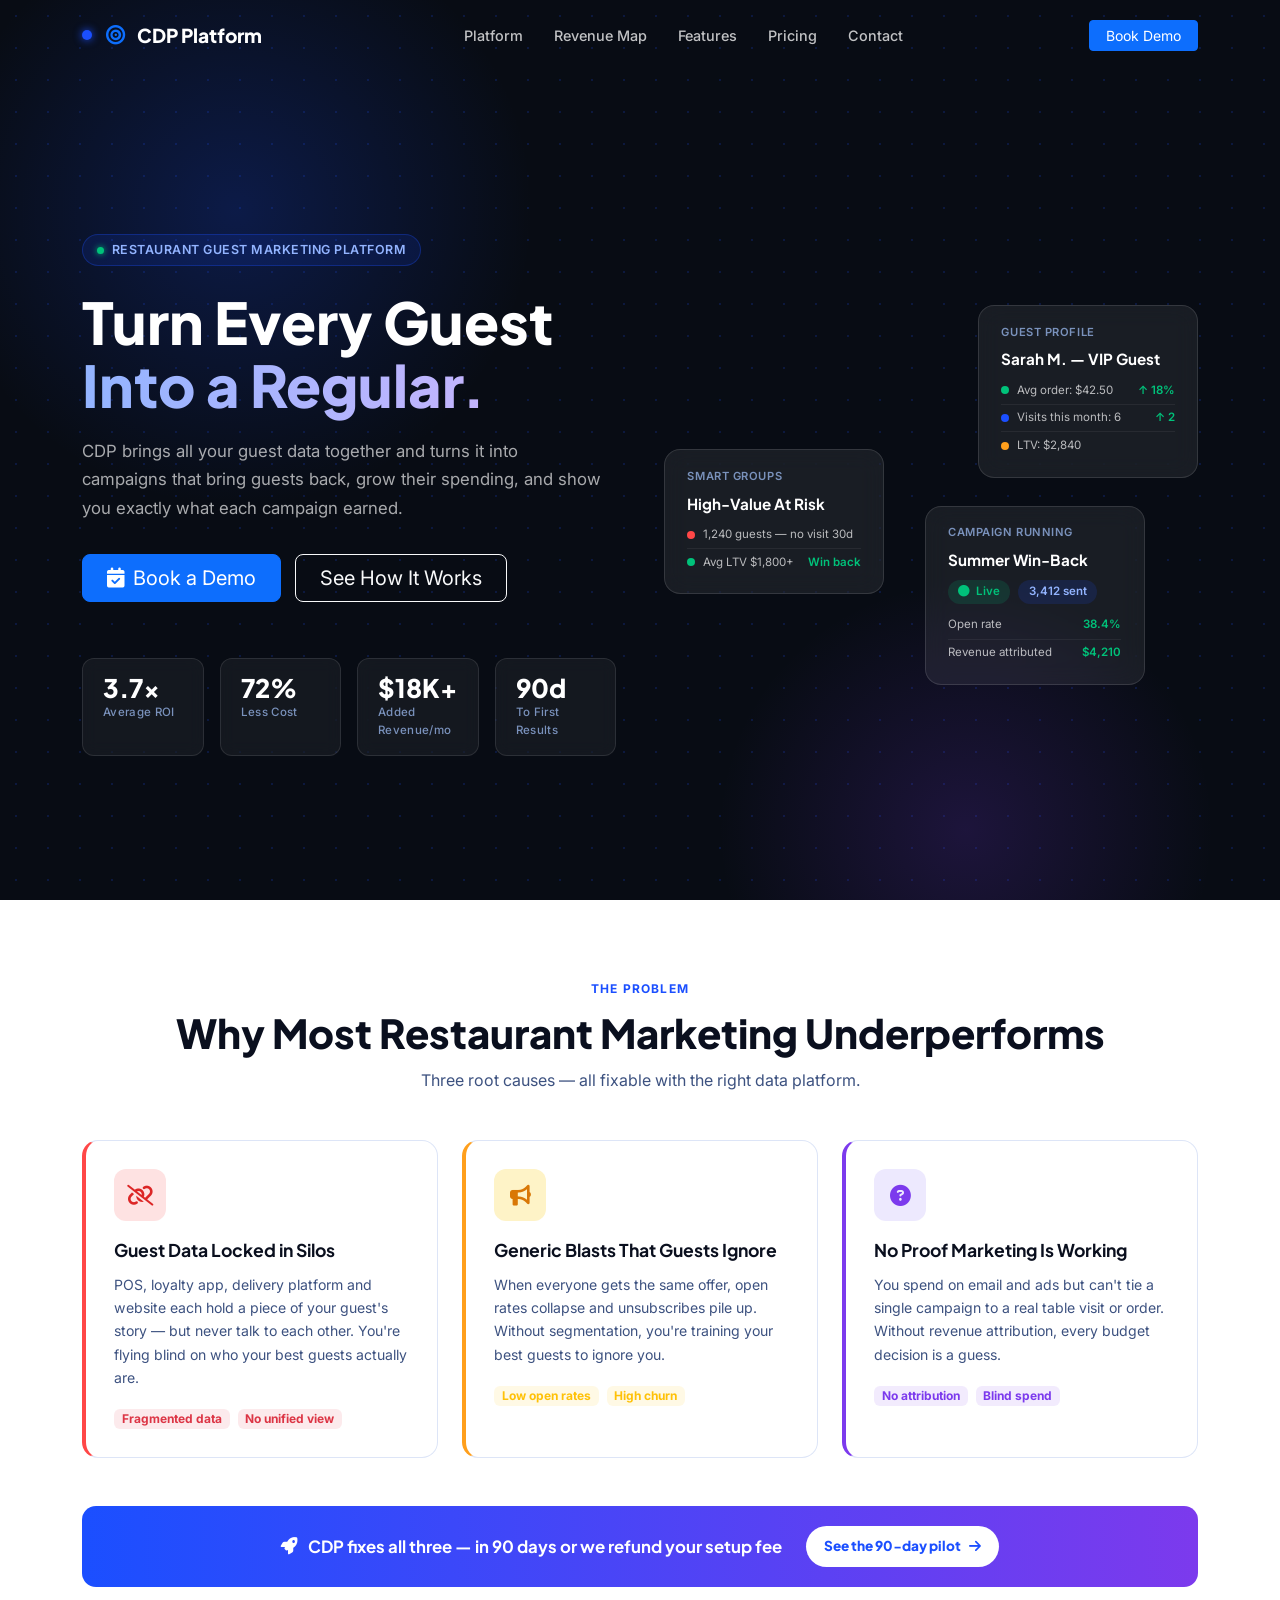
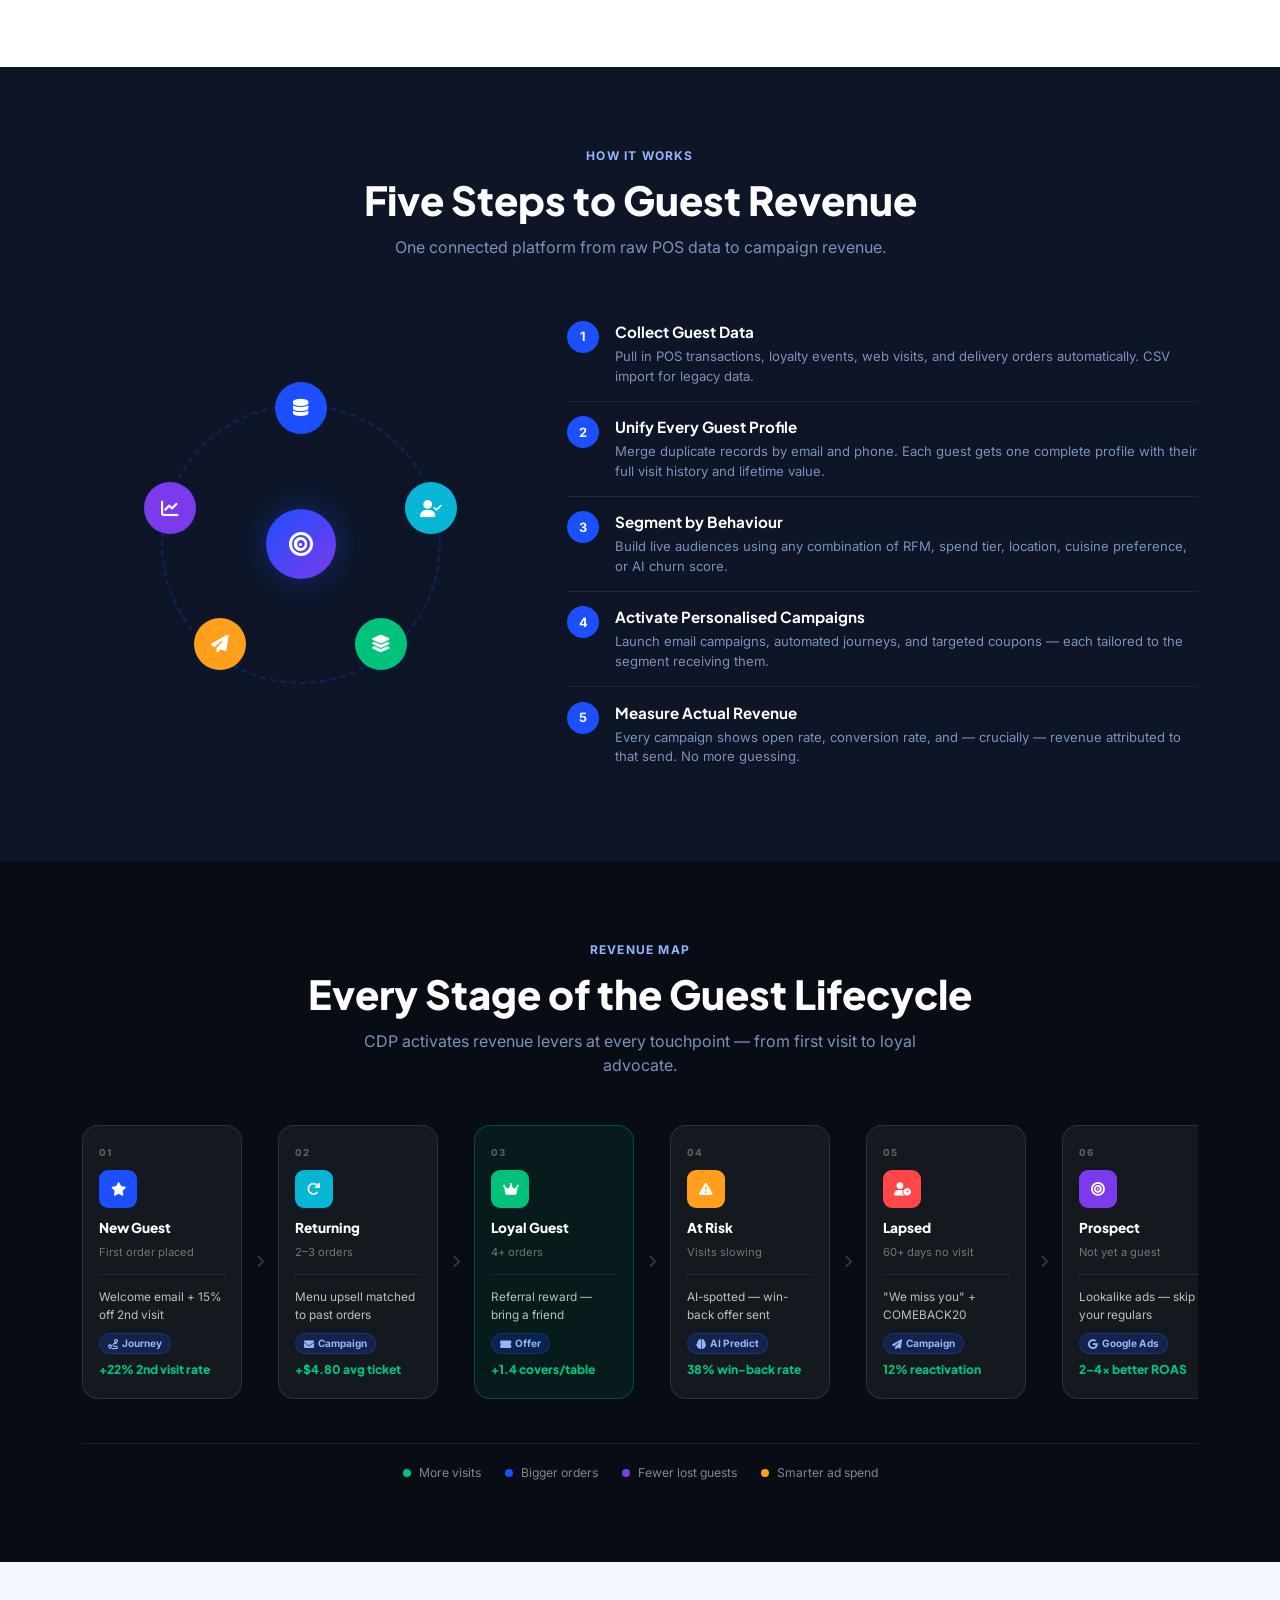
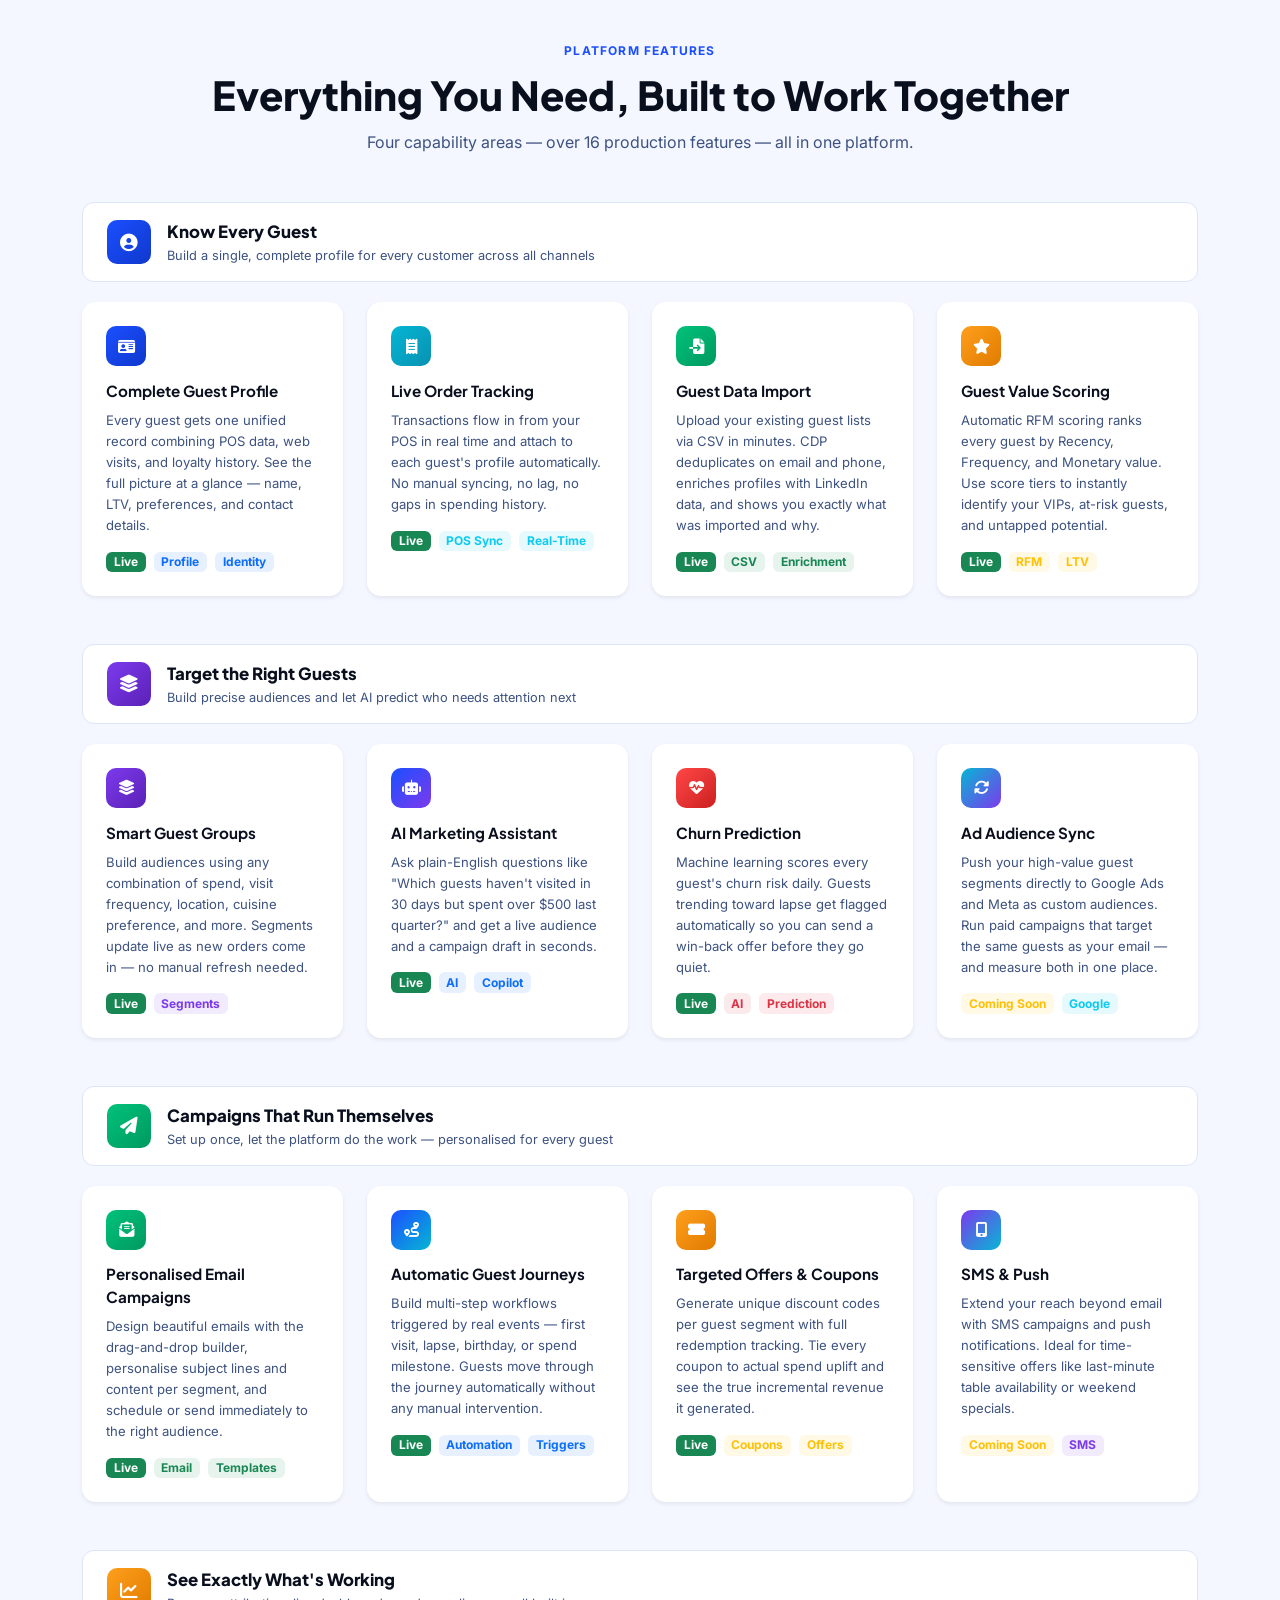
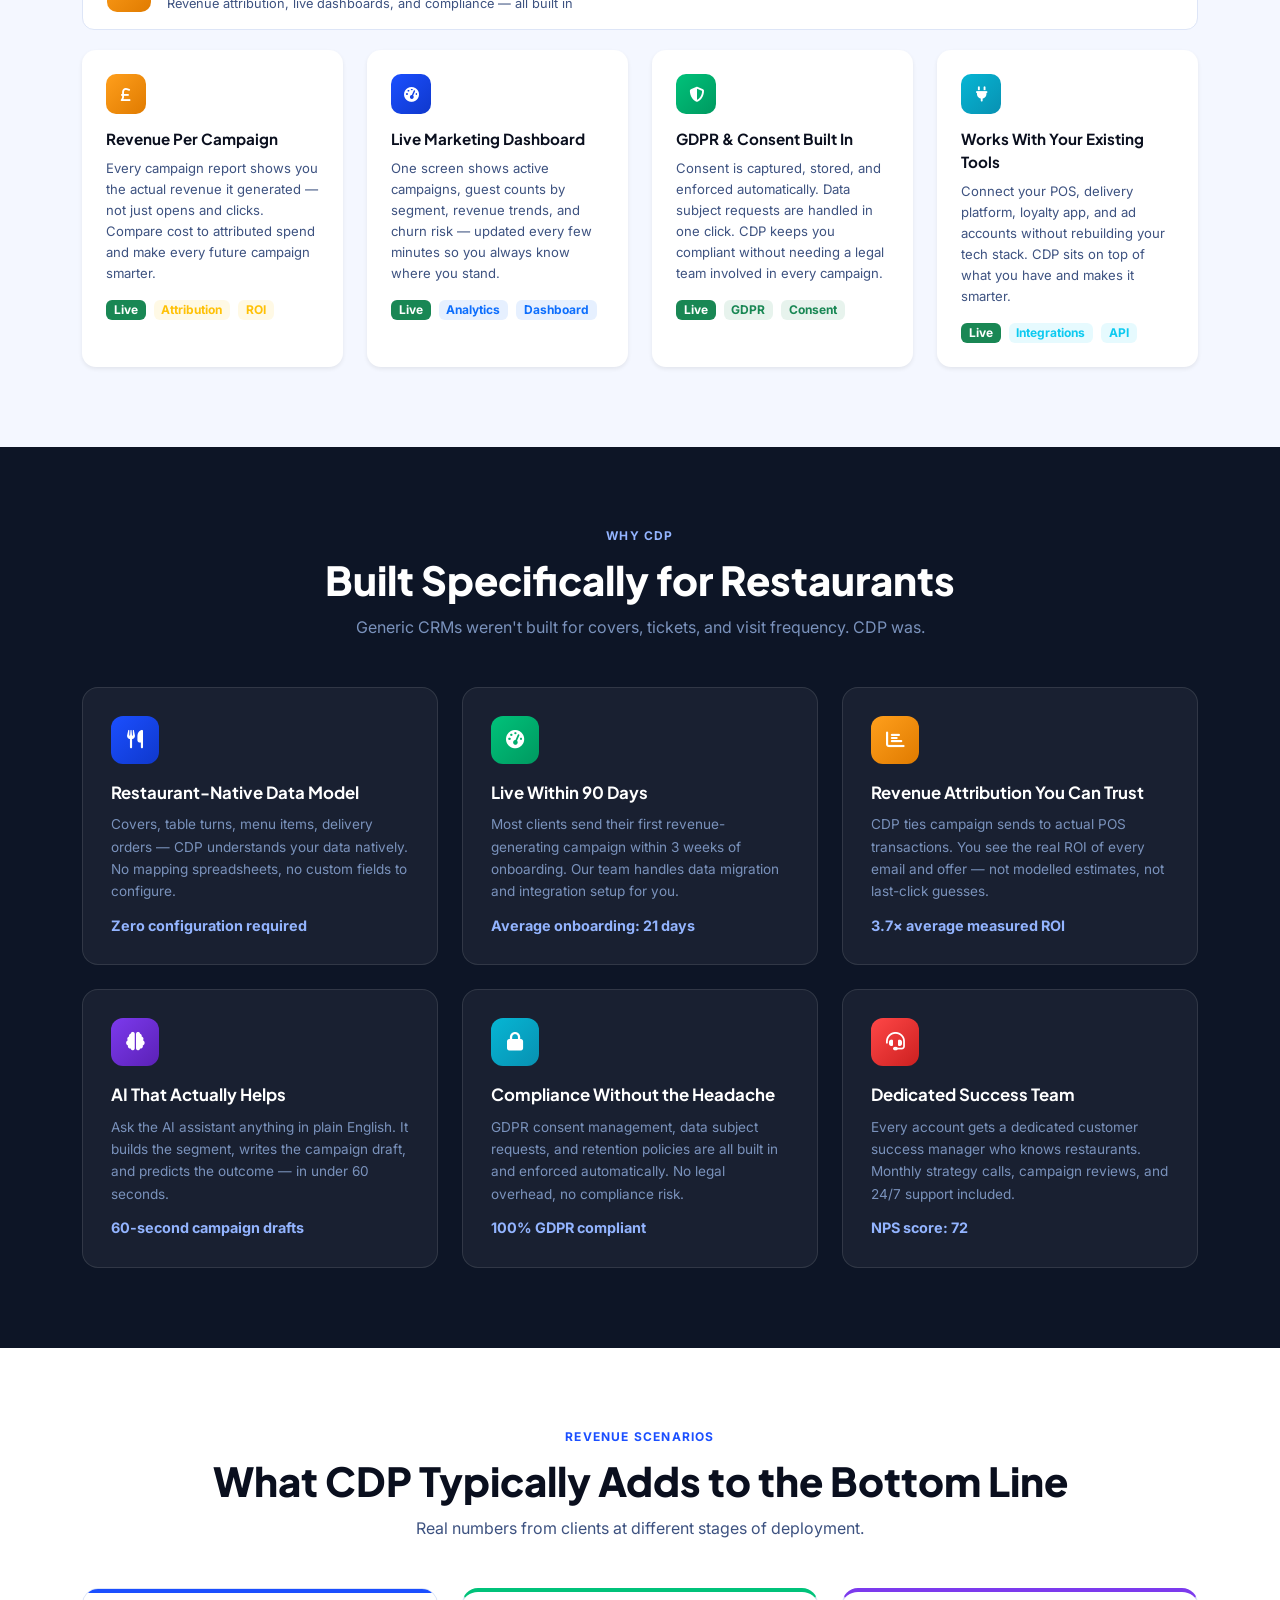
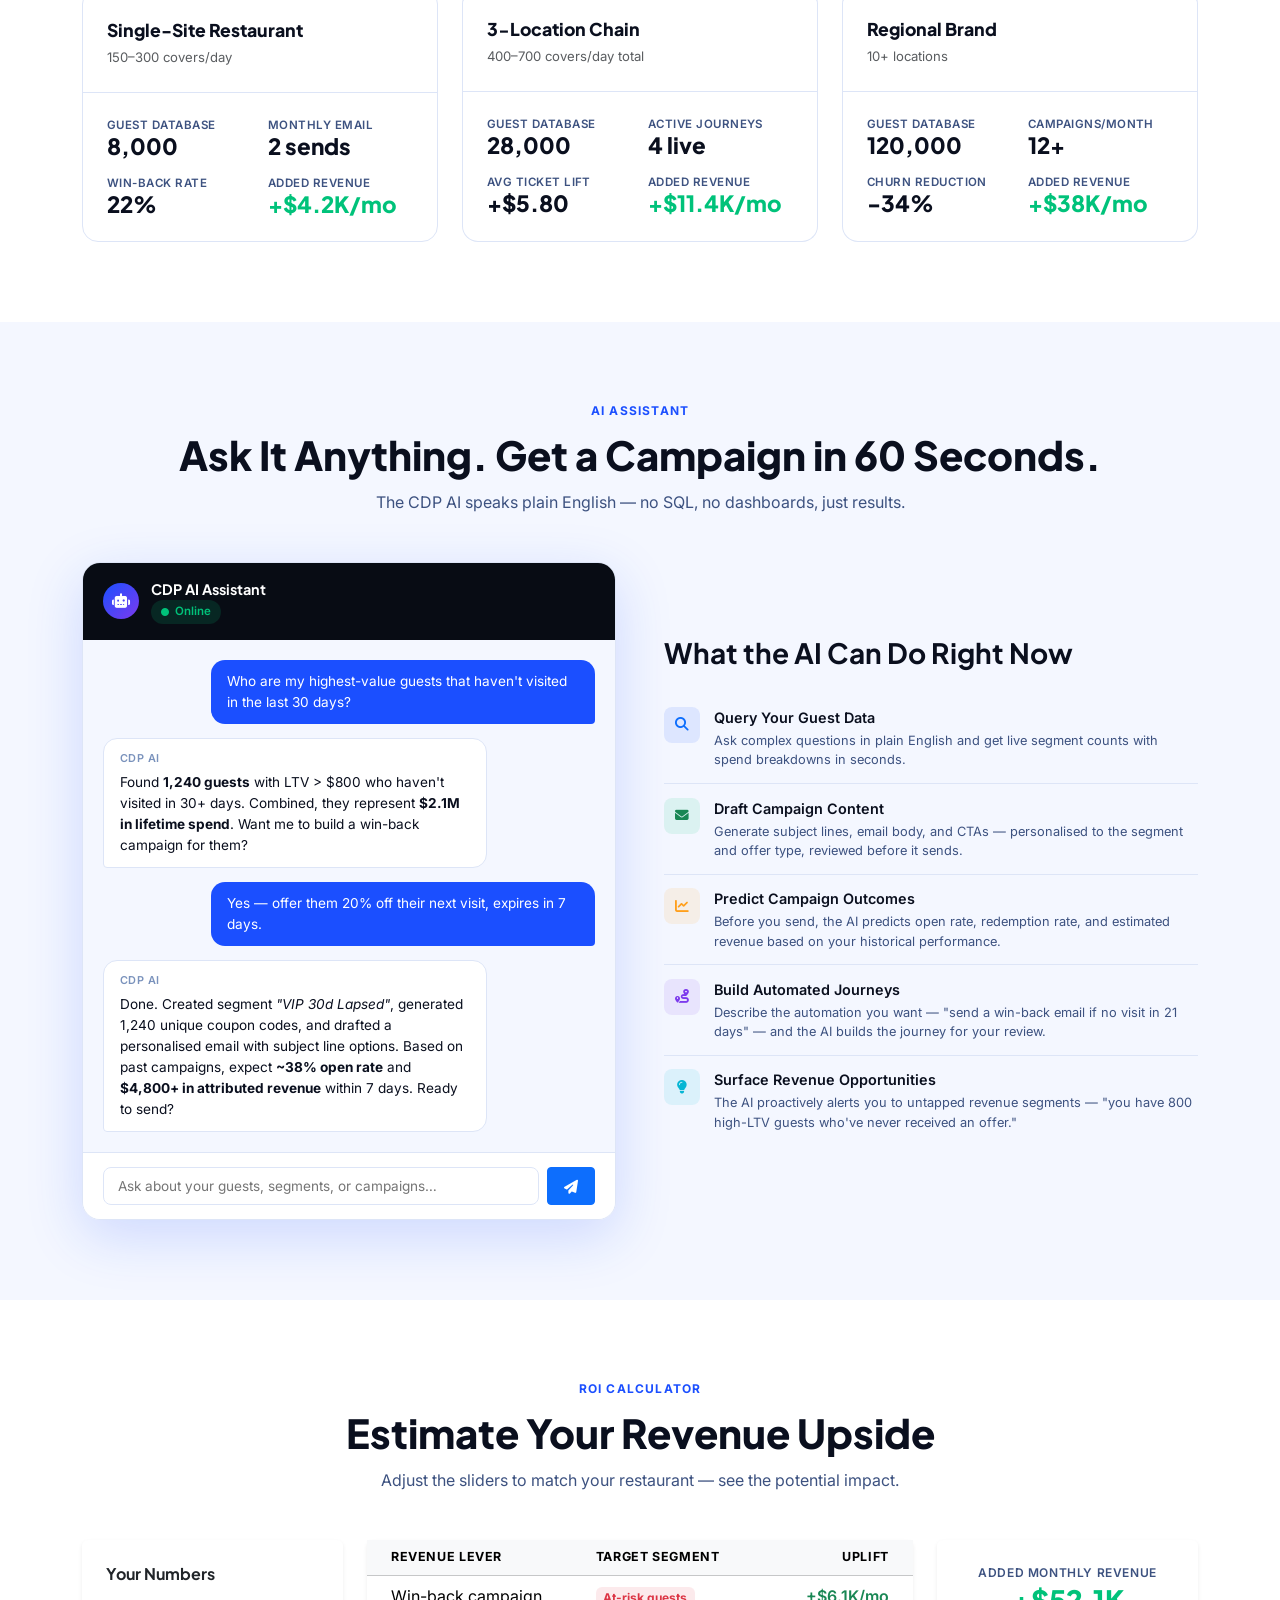
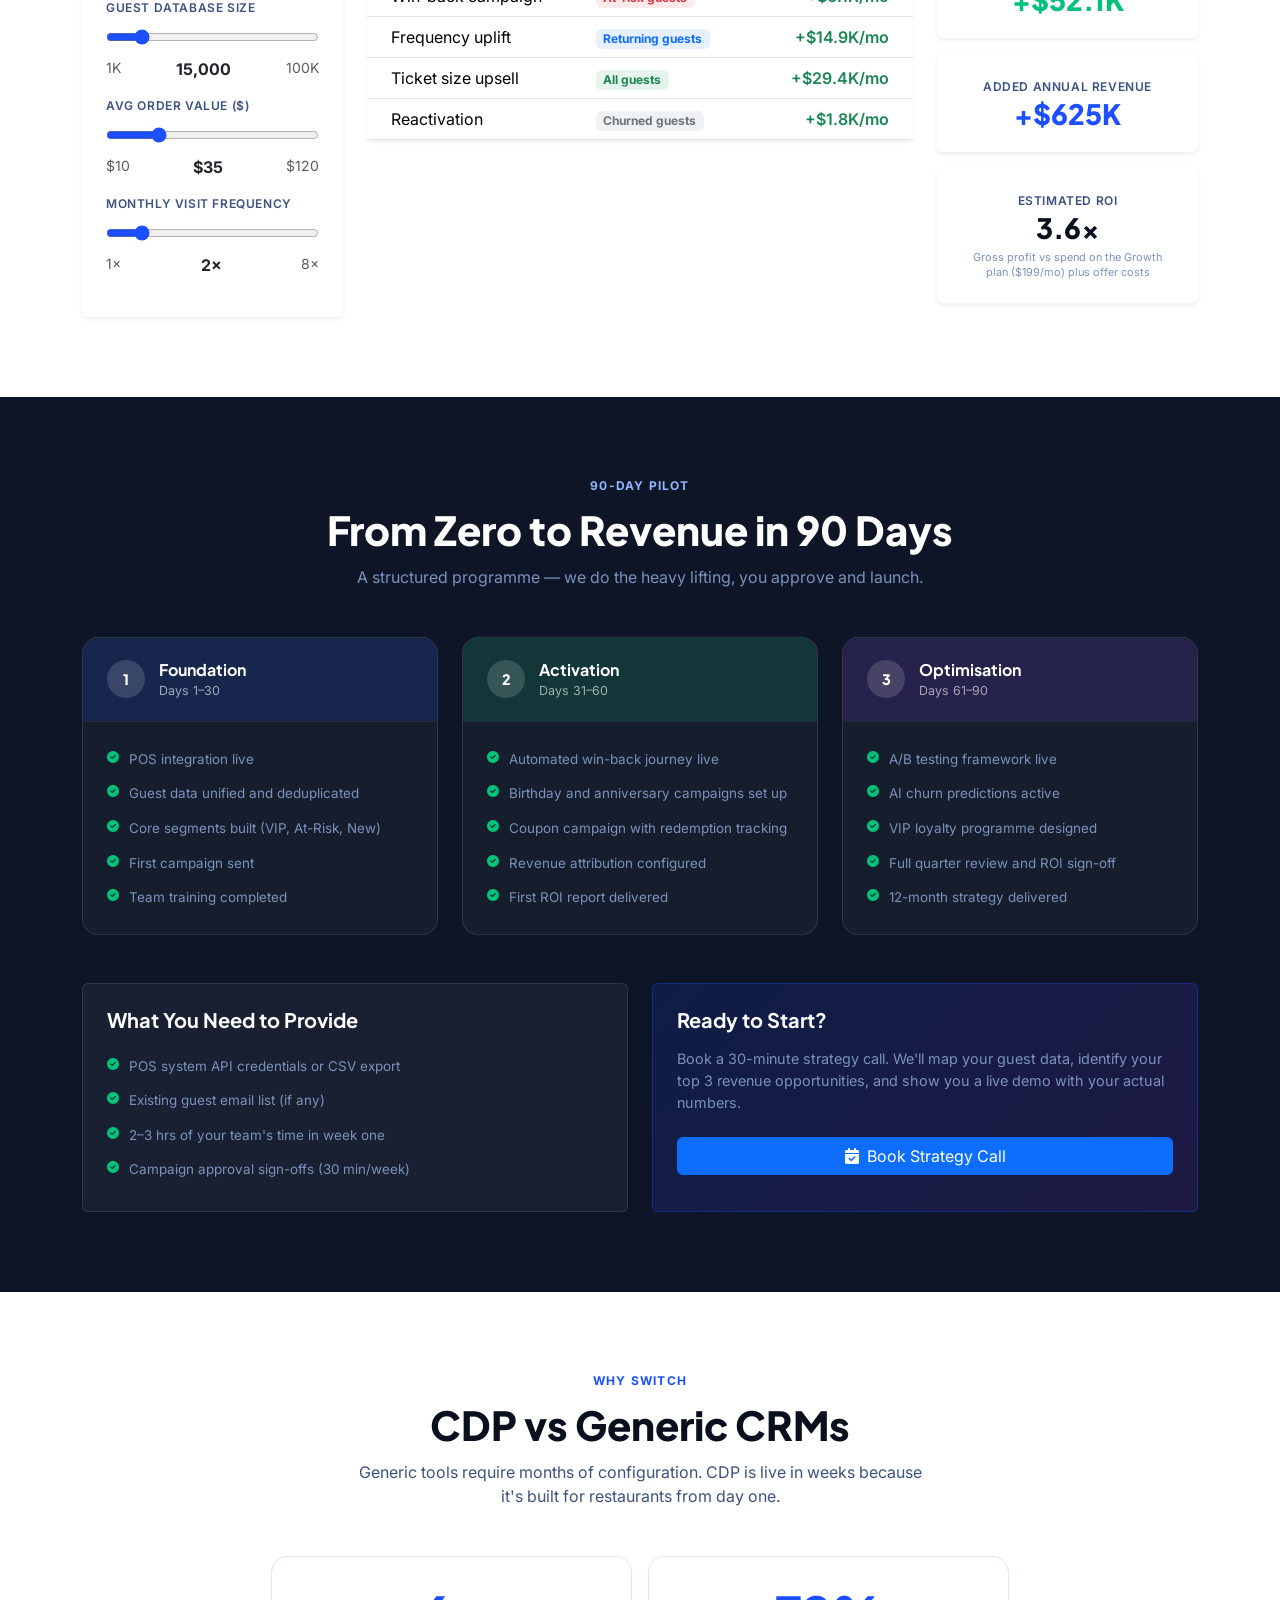
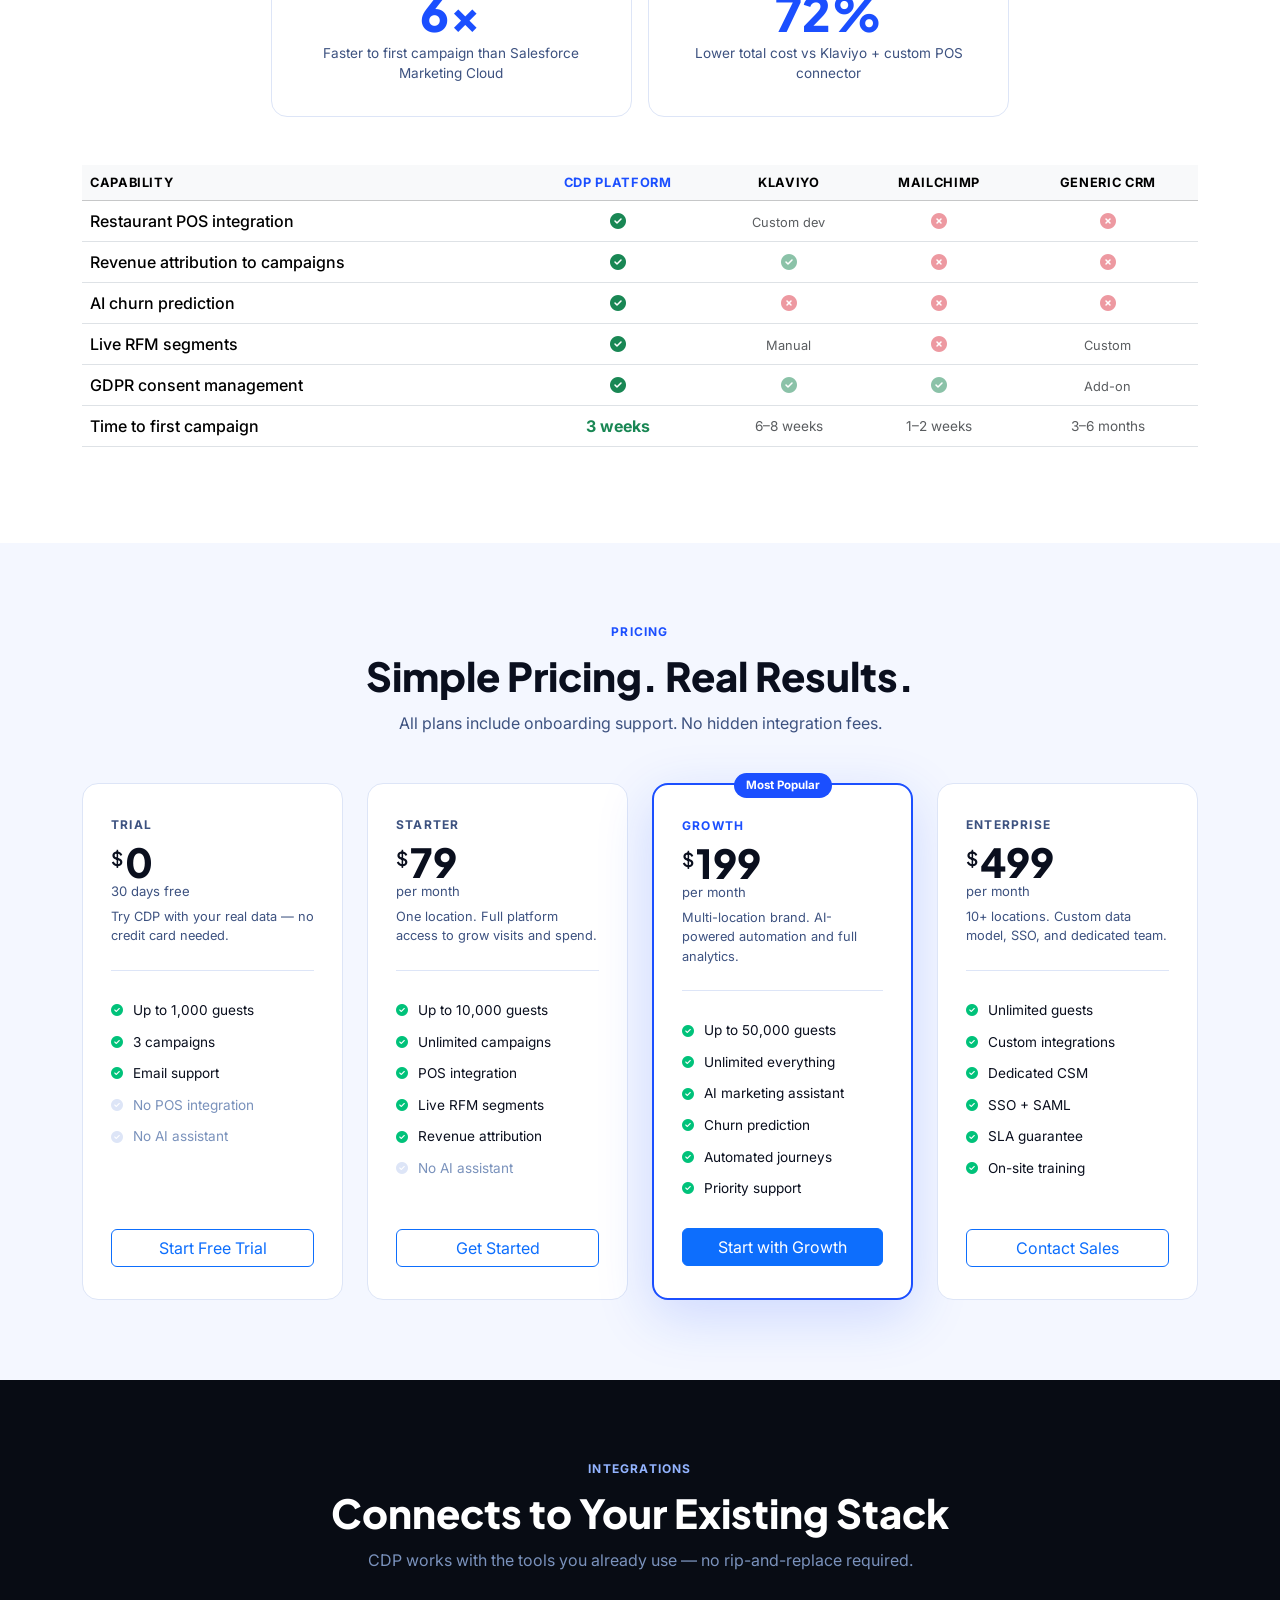
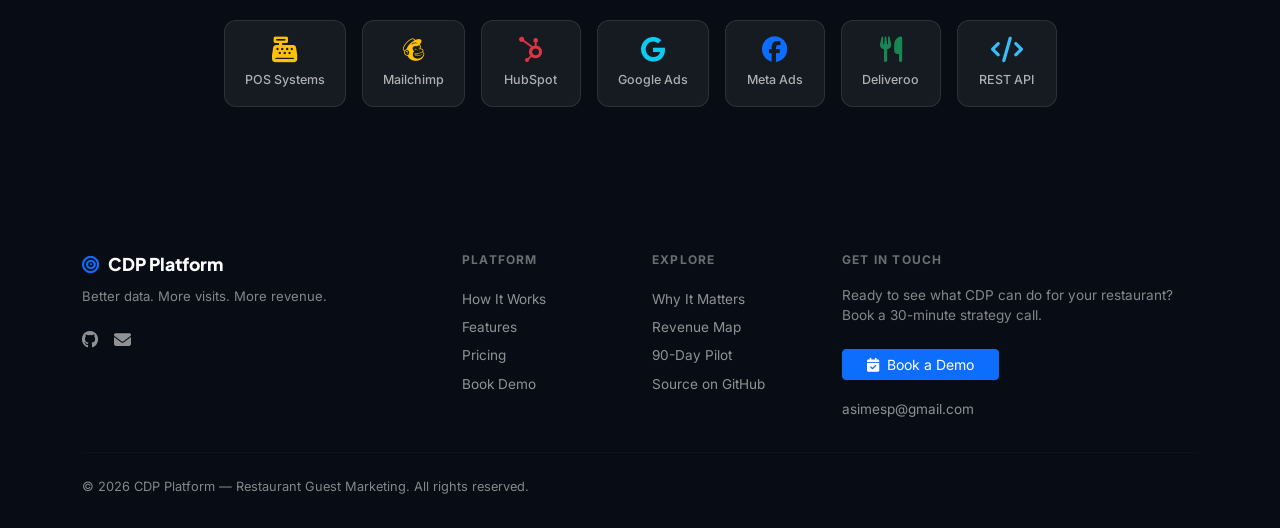
==== commit 642fede1: "fix(ui): opaque mobile menu, centred tap targets, equal card heights" ====
--- a/index.html
+++ b/index.html
@@ -53,7 +53,7 @@
         <li class="nav-item"><a class="nav-link" href="#revenue-map">Revenue Map</a></li>
         <li class="nav-item"><a class="nav-link" href="#features">Features</a></li>
         <li class="nav-item"><a class="nav-link" href="#pricing">Pricing</a></li>
-        <li class="nav-item"><a class="nav-link" href="#contact">Contact</a></li>
+        <li class="nav-item"><a class="nav-link" href="contact.html">Contact</a></li>
       </ul>
       <div class="d-flex gap-2">
         <a href="contact.html" class="btn btn-primary btn-sm px-3">Book Demo</a>
@@ -229,7 +229,13 @@
       </div>
     </div>
     <div class="cdp-fix-banner mt-5 fade-up">
-      <i class="fas fa-rocket me-2"></i>CDP fixes all three &mdash; in 90 days or we refund your setup fee
+      <span class="cdp-fix-banner__msg">
+        <i class="fas fa-rocket"></i>
+        CDP fixes all three &mdash; in 90 days or we refund your setup fee
+      </span>
+      <a href="#pilot" class="cdp-fix-banner__cta">
+        See the 90-day pilot <i class="fas fa-arrow-right"></i>
+      </a>
     </div>
   </div>
 </section>
@@ -1289,7 +1295,7 @@
           <div class="cdp-price-feature"><i class="fas fa-check-circle"></i> Email support</div>
           <div class="cdp-price-feature cdp-price-feature--dim"><i class="fas fa-check-circle"></i> No POS integration</div>
           <div class="cdp-price-feature cdp-price-feature--dim"><i class="fas fa-check-circle"></i> No AI assistant</div>
-          <a href="contact.html" class="btn btn-outline-primary w-100 mt-4">Start Free Trial</a>
+          <a href="contact.html" class="btn btn-outline-primary w-100">Start Free Trial</a>
         </div>
       </div>
 
@@ -1306,7 +1312,7 @@
           <div class="cdp-price-feature"><i class="fas fa-check-circle"></i> Live RFM segments</div>
           <div class="cdp-price-feature"><i class="fas fa-check-circle"></i> Revenue attribution</div>
           <div class="cdp-price-feature cdp-price-feature--dim"><i class="fas fa-check-circle"></i> No AI assistant</div>
-          <a href="contact.html" class="btn btn-outline-primary w-100 mt-4">Get Started</a>
+          <a href="contact.html" class="btn btn-outline-primary w-100">Get Started</a>
         </div>
       </div>
 
@@ -1324,7 +1330,7 @@
           <div class="cdp-price-feature"><i class="fas fa-check-circle"></i> Churn prediction</div>
           <div class="cdp-price-feature"><i class="fas fa-check-circle"></i> Automated journeys</div>
           <div class="cdp-price-feature"><i class="fas fa-check-circle"></i> Priority support</div>
-          <a href="contact.html" class="btn btn-primary w-100 mt-4">Start with Growth</a>
+          <a href="contact.html" class="btn btn-primary w-100">Start with Growth</a>
         </div>
       </div>
 
@@ -1341,7 +1347,7 @@
           <div class="cdp-price-feature"><i class="fas fa-check-circle"></i> SSO + SAML</div>
           <div class="cdp-price-feature"><i class="fas fa-check-circle"></i> SLA guarantee</div>
           <div class="cdp-price-feature"><i class="fas fa-check-circle"></i> On-site training</div>
-          <a href="contact.html" class="btn btn-outline-primary w-100 mt-4">Contact Sales</a>
+          <a href="contact.html" class="btn btn-outline-primary w-100">Contact Sales</a>
         </div>
       </div>
     </div>
@@ -1398,7 +1404,7 @@
       </div>
       <div class="col-auto">
         <div class="cdp-integration-item">
-          <i class="fas fa-code text-muted"></i>
+          <i class="fas fa-code" style="color:#38BDF8"></i>
           <span>REST API</span>
         </div>
       </div>
@@ -1449,7 +1455,7 @@
       <!-- Contact -->
       <div class="col-lg-4 col-md-6">
         <div class="cdp-footer__heading">Get in Touch</div>
-        <p style="font-size:.85rem; margin-bottom:.75rem;">Ready to see what CDP can do for your restaurant? Book a 30-minute strategy call.</p>
+        <p style="font-size:.85rem; margin-bottom:1.5rem;">Ready to see what CDP can do for your restaurant? Book a 30-minute strategy call.</p>
         <a href="contact.html" class="btn btn-primary btn-sm px-4">
           <i class="fas fa-calendar-check me-2"></i>Book a Demo
         </a>
--- a/css/main.css
+++ b/css/main.css
@@ -84,6 +84,8 @@
    ================================================================ */
 .cdp-nav {
   background: transparent;
+  padding-top: 1rem;      /* Bootstrap's .5rem left the CTA tight to the edge */
+  padding-bottom: 1rem;
   transition: background .3s ease, box-shadow .3s ease, backdrop-filter .3s ease;
 }
 .cdp-nav.scrolled {
@@ -377,13 +379,48 @@
 .cdp-fix-banner {
   background: linear-gradient(90deg, var(--cdp-blue) 0%, var(--cdp-purple) 100%);
   border-radius: 14px;
-  padding: 1.1rem 2rem;
-  text-align: center;
-  color: #fff;
+  padding: 1.25rem 1.75rem;
+  color: #fff;
+  margin-top: 2rem;
+  display: flex;
+  align-items: center;
+  justify-content: center;
+  gap: 1.5rem;
+  flex-wrap: wrap;
+}
+.cdp-fix-banner__msg {
+  display: flex;
+  align-items: center;
+  gap: .625rem;
   font-family: var(--f-head);
   font-size: 1.05rem;
   font-weight: 700;
-  margin-top: 2rem;
+  line-height: 1.4;
+}
+.cdp-fix-banner__cta {
+  flex-shrink: 0;
+  display: inline-flex;
+  align-items: center;
+  gap: .5rem;
+  background: #fff;
+  color: var(--cdp-blue) !important;
+  font-family: var(--f-head);
+  font-size: .85rem;
+  font-weight: 800;
+  padding: .625rem 1.15rem;
+  border-radius: 999px;
+  text-decoration: none;
+  white-space: nowrap;
+  transition: transform .15s ease, box-shadow .15s ease;
+}
+.cdp-fix-banner__cta:hover {
+  transform: translateY(-1px);
+  box-shadow: 0 8px 20px rgba(0,0,0,.28);
+}
+@media (max-width: 767.98px) {
+  .cdp-fix-banner { flex-direction: column; gap: 1rem; text-align: center; }
+  .cdp-fix-banner__msg { justify-content: center; }
+  .cdp-fix-banner__cta { width: 100%; justify-content: center; }
 }
 
 /* ================================================================
@@ -784,7 +821,13 @@
   height: 100%;
   transition: box-shadow .2s;
   position: relative;
-}
+  display: flex;             /* so the CTA can be pinned to the bottom */
+  flex-direction: column;
+}
+/* The feature lists differ in length, so without this the four CTAs
+   sit at four different heights. */
+.cdp-price-card > .btn { margin-top: auto; }
+.cdp-price-card > .cdp-price-feature:last-of-type { margin-bottom: 1.5rem; }
 .cdp-price-card:hover { box-shadow: var(--shadow-lg); }
 .cdp-price-card--featured {
   border-color: var(--cdp-blue) !important;
@@ -1172,6 +1215,17 @@
   .btn, .nav-link, .cdp-acc-trigger,
   .pillar-tab, .aichat-btn { min-height: 44px; }
 
+  /* ...but min-height only grows the box. A block-level button lays its
+     label at the top, so the extra height all lands below it (6px above
+     vs 19px below). Centre the content inside the taller target. */
+  .btn,
+  .navbar-nav .nav-link {
+    display: inline-flex;
+    align-items: center;
+    justify-content: center;
+  }
+  .navbar-nav .nav-link { justify-content: flex-start; width: 100%; }
+
   /* Remove hover transforms on touch — they stay stuck */
   .demo-highlight-card:hover,
   .cdp-feature-card:hover,
@@ -1186,11 +1240,20 @@
   .rmap-scroll, .roi-center { overflow-x: auto; }
   .rmap-scroll { border-radius: 8px; }
 
-  /* Mobile nav collapsed state: add padding */
-  .navbar-collapse { padding: 1rem 0; }
+  /* The navbar is transparent over the hero, so the opened menu needs its
+     own surface or the links sit on top of the page content behind it. */
+  .cdp-nav .navbar-collapse {
+    background: rgba(8,12,20,.98);
+    backdrop-filter: blur(16px);
+    -webkit-backdrop-filter: blur(16px);
+    margin: 1rem -12px -1rem;      /* bleed past .container-xl's 12px padding */
+    padding: .5rem 1.25rem 1.25rem;
+    border-top: 1px solid rgba(255,255,255,.08);
+    box-shadow: 0 18px 34px rgba(0,0,0,.45);
+  }
   .navbar-nav .nav-link { padding: .625rem 0 !important; border-bottom: 1px solid rgba(255,255,255,.06); }
   .navbar-nav .nav-item:last-child .nav-link { border-bottom: none; }
-  .navbar-collapse .btn { margin-top: .75rem; width: 100%; justify-content: center; }
+  .navbar-collapse .btn { margin-top: 1.5rem; width: 100%; justify-content: center; }
 }
 
 /* ── Print ────────────────────────────────────────────────────── */
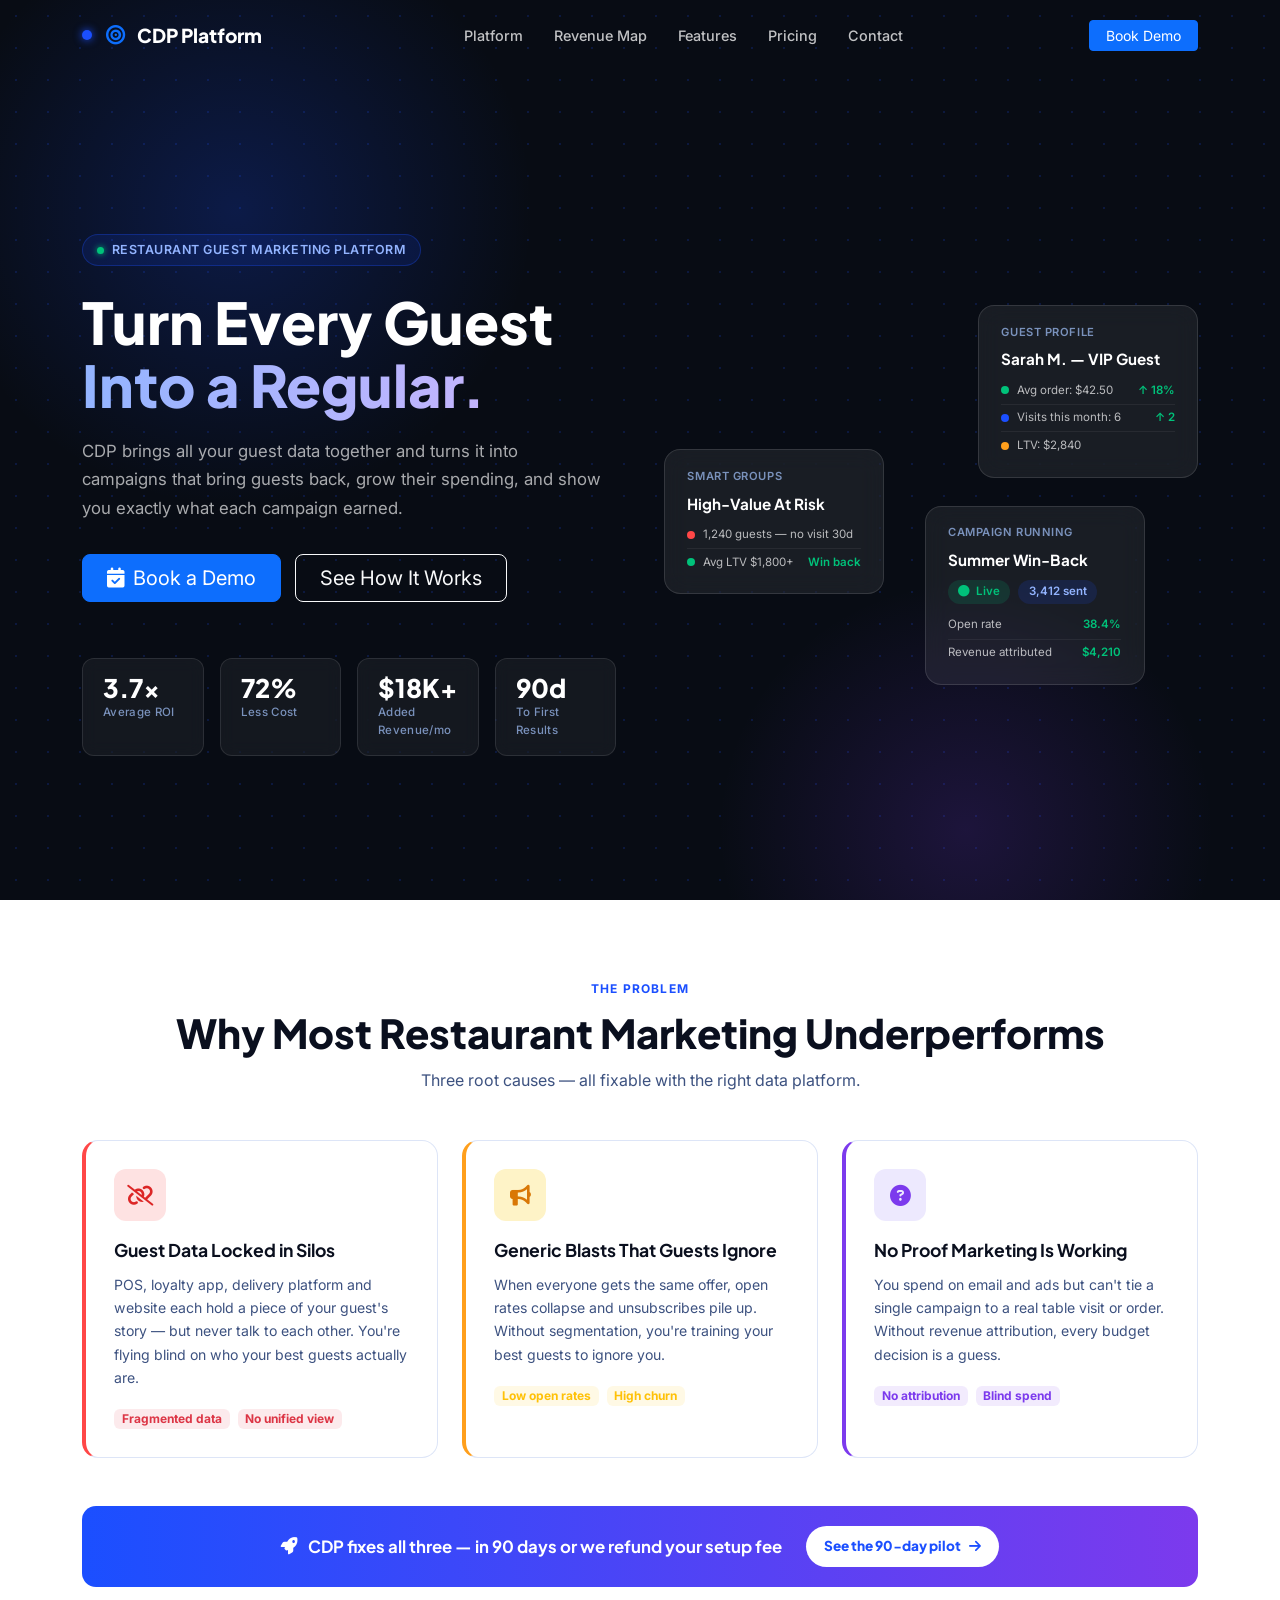
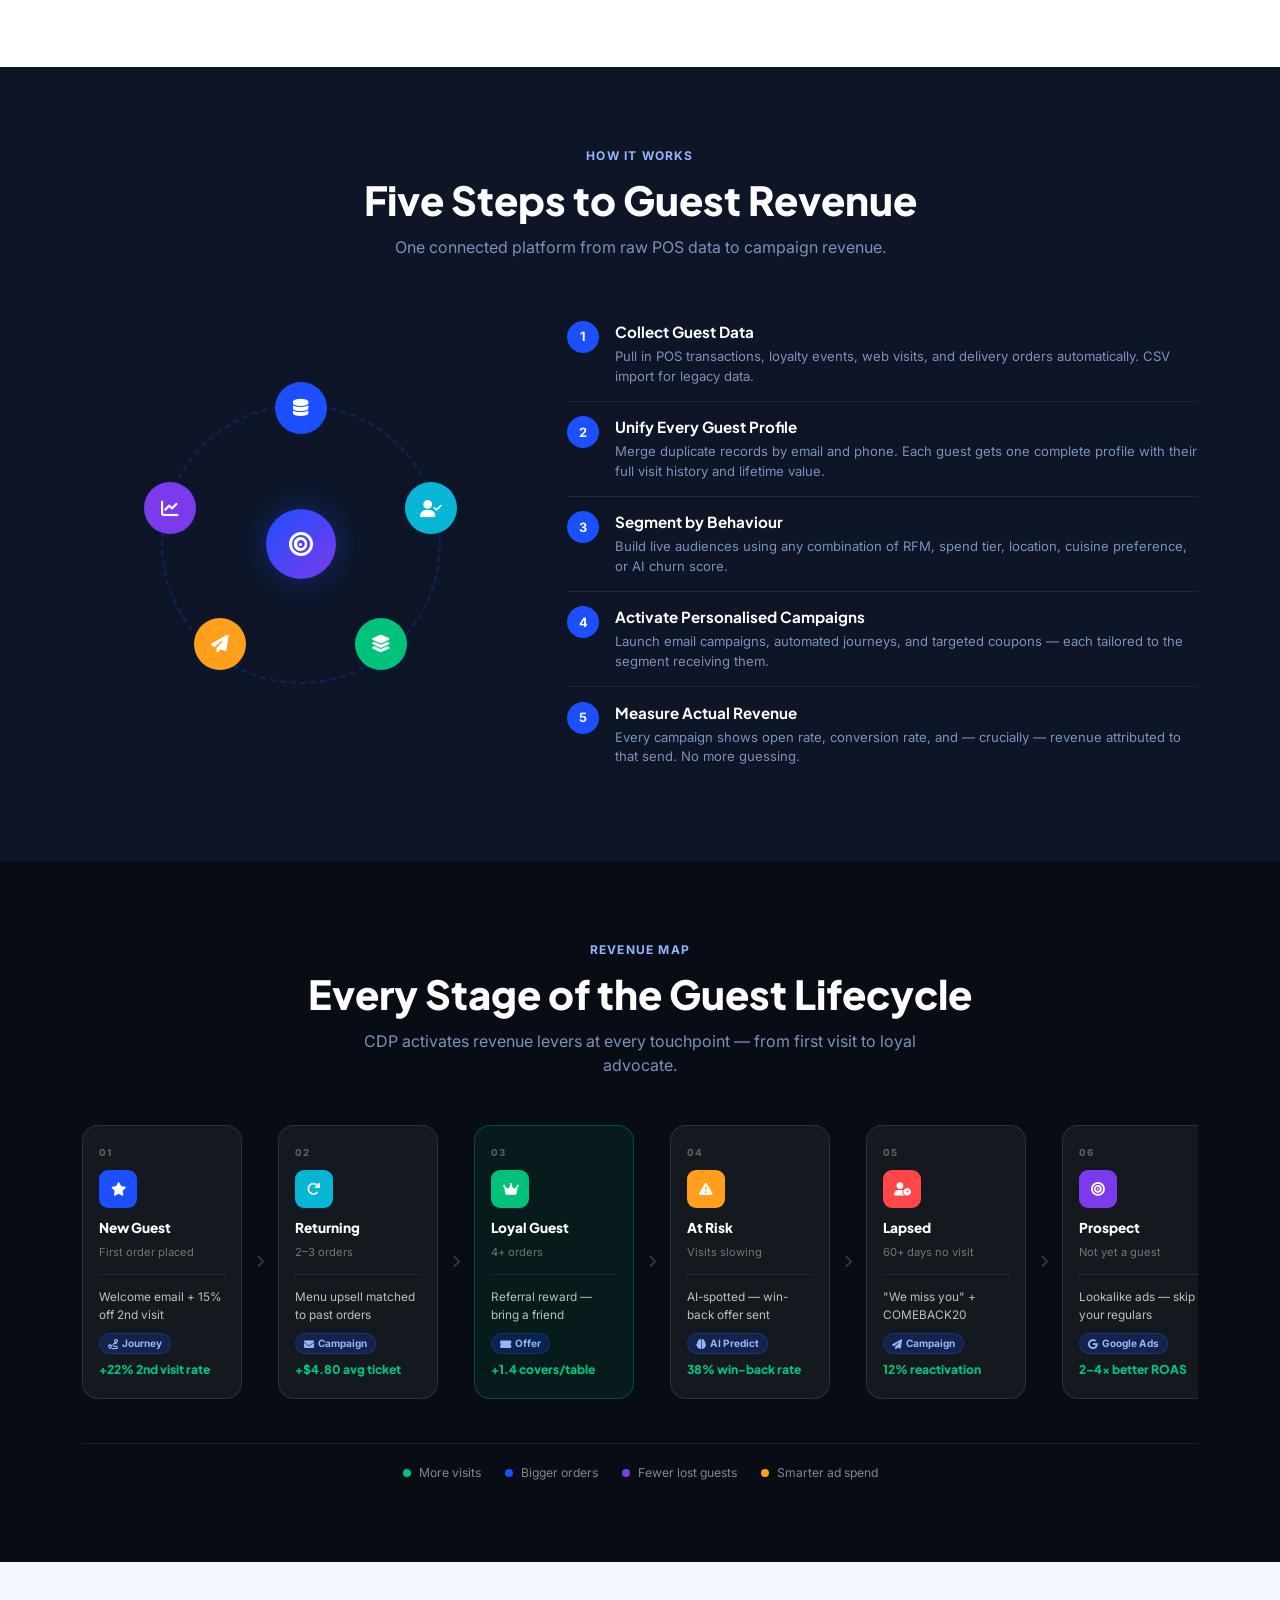
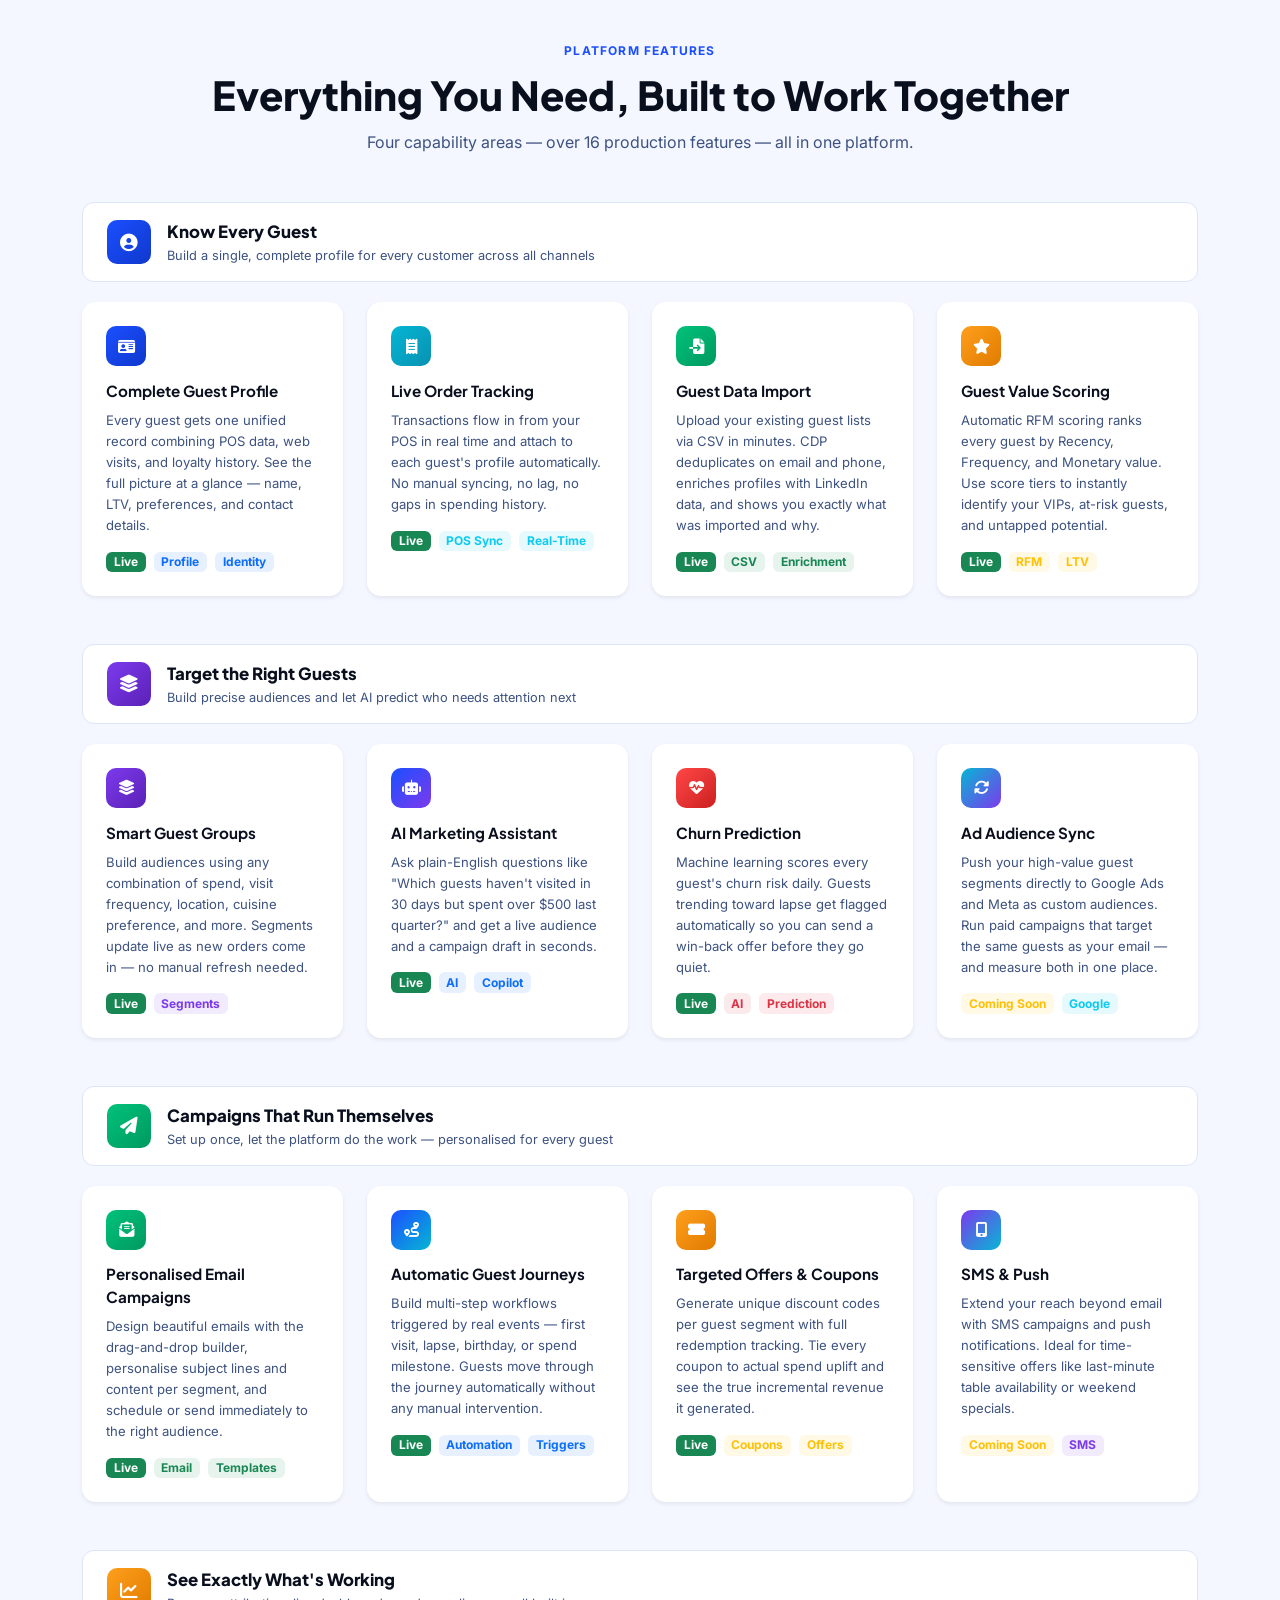
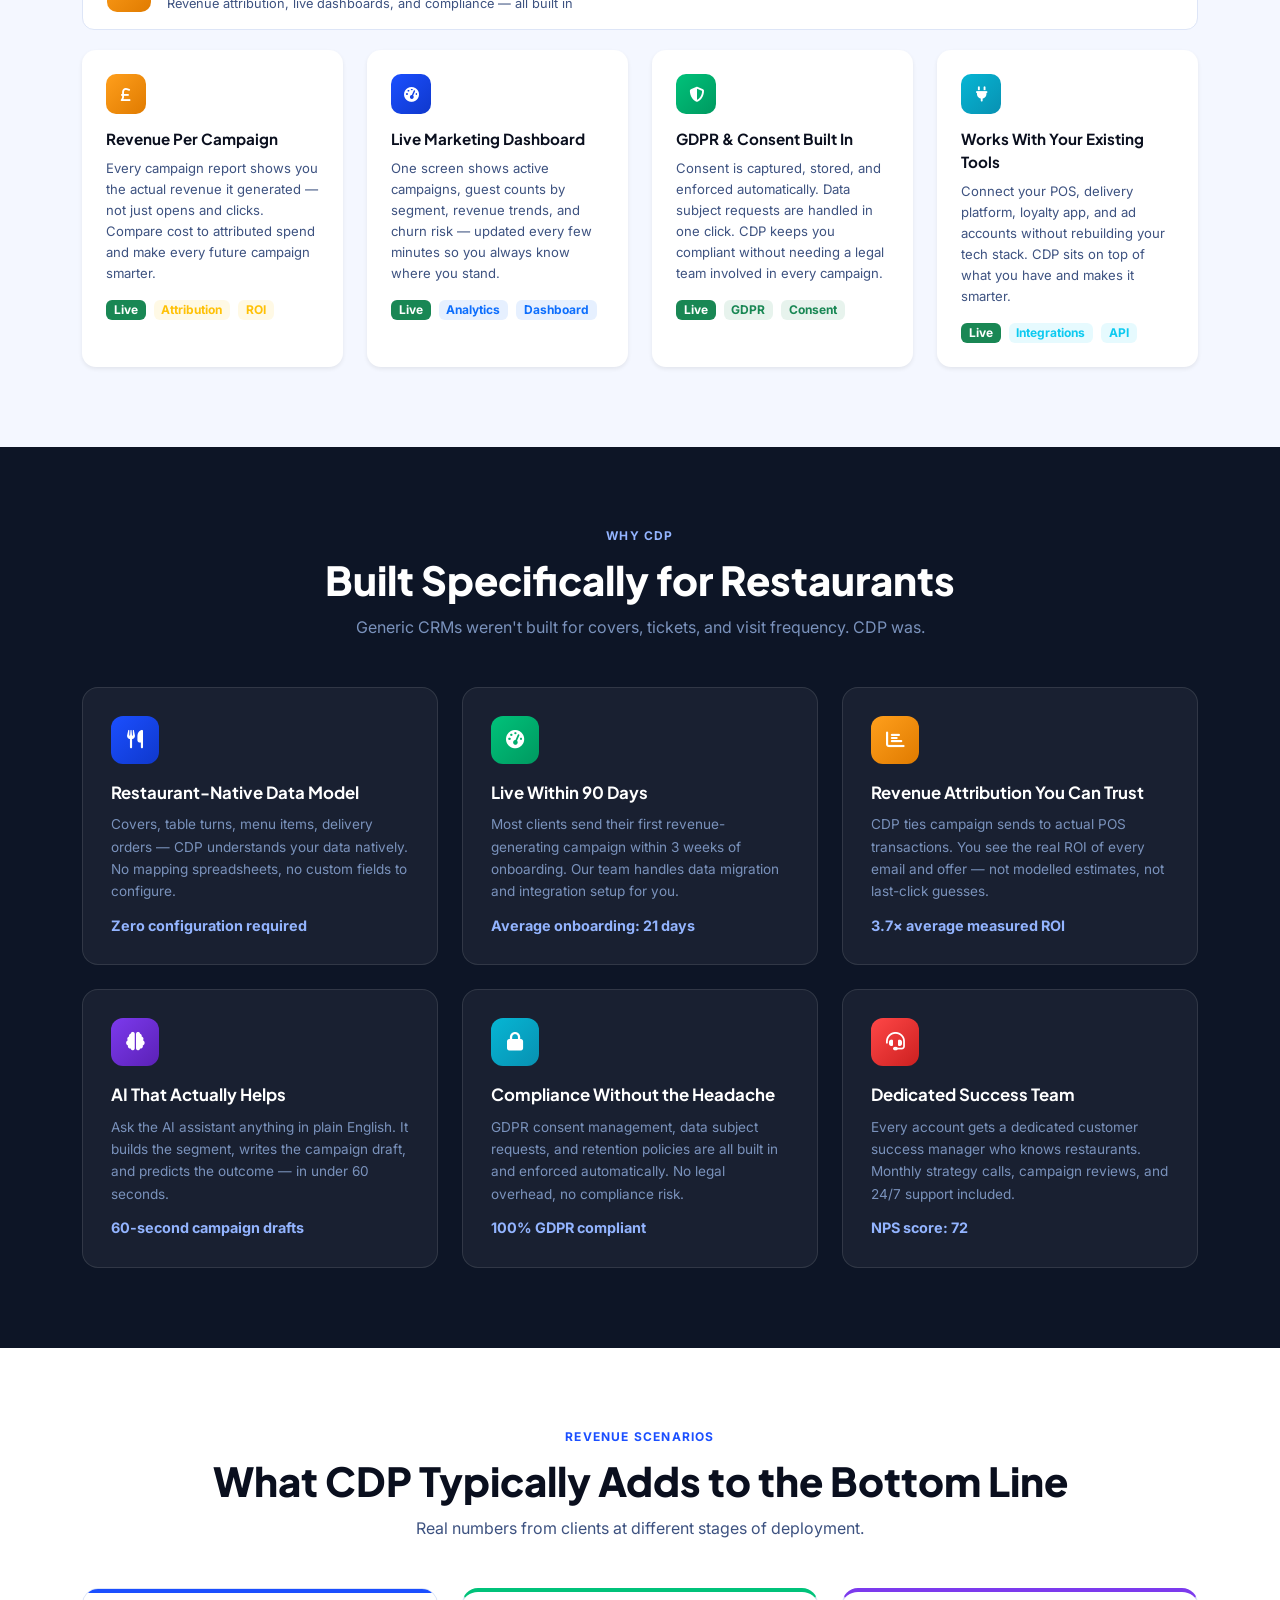
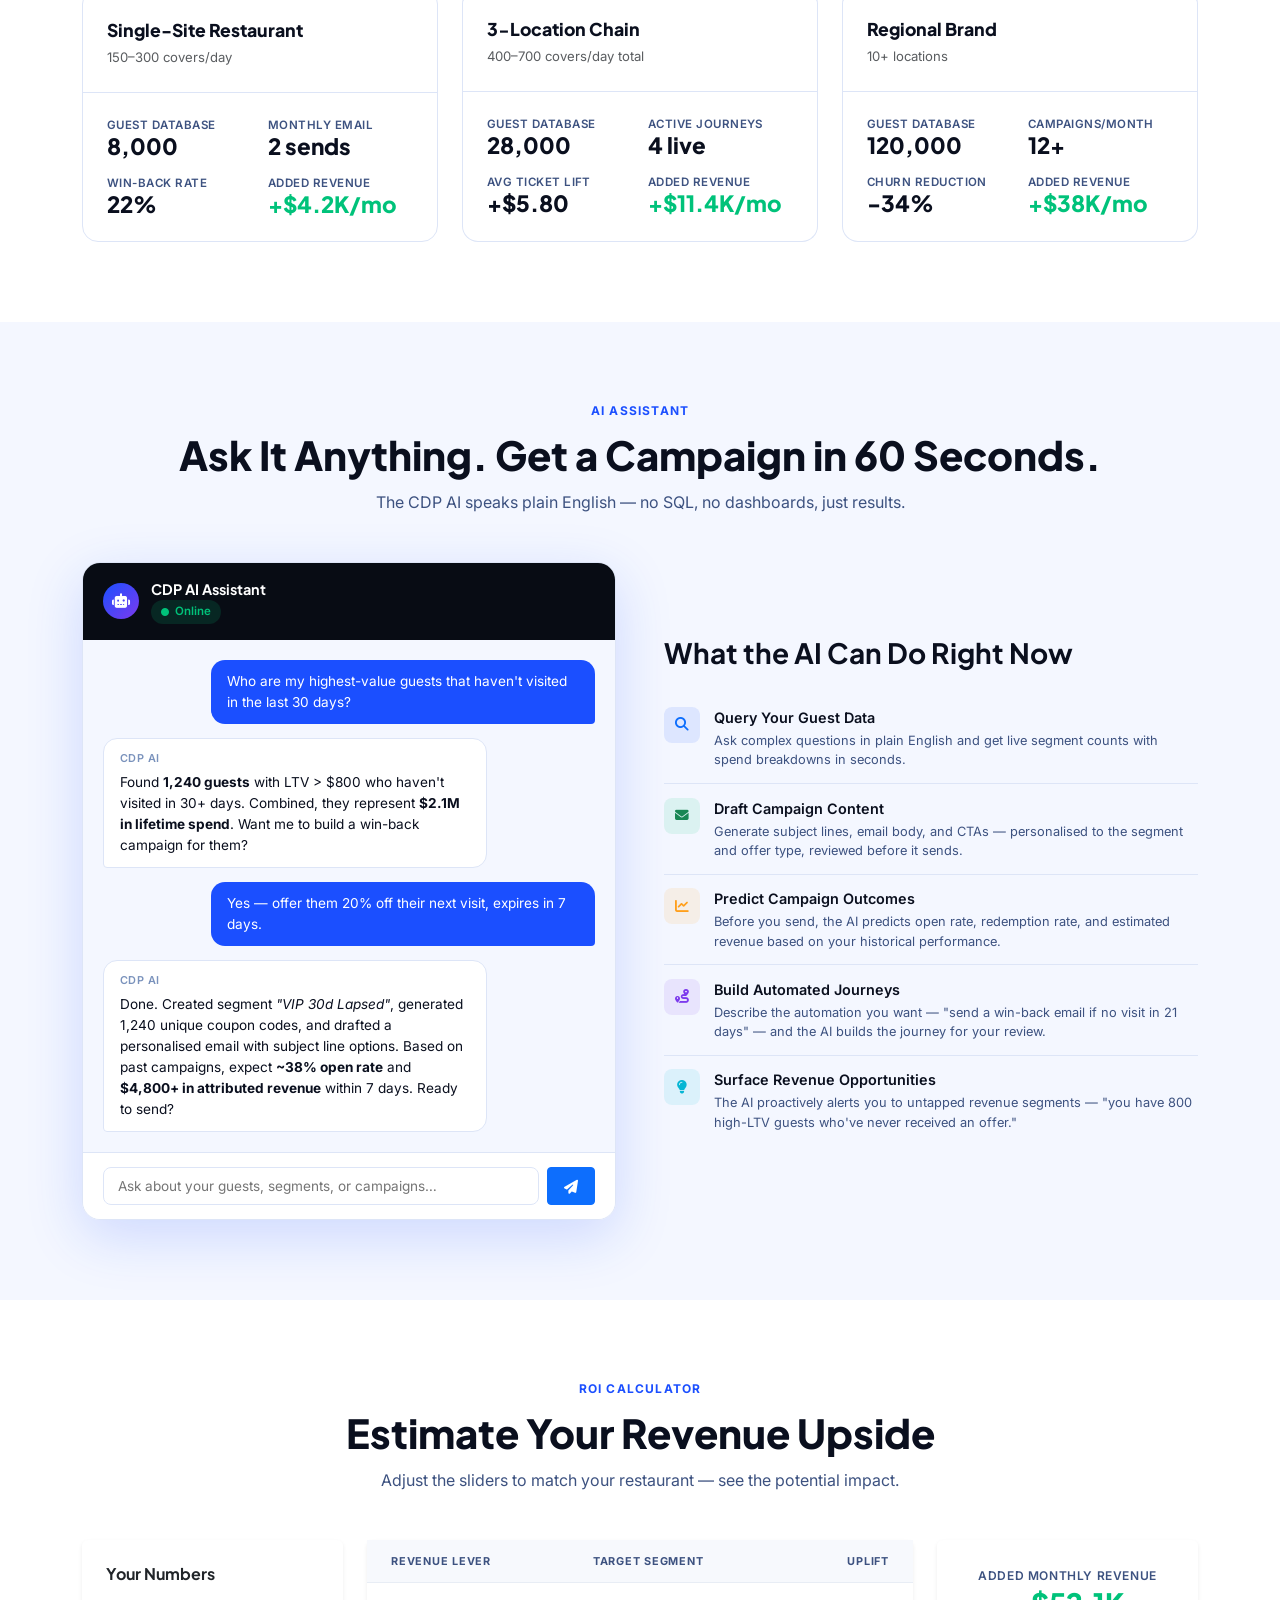
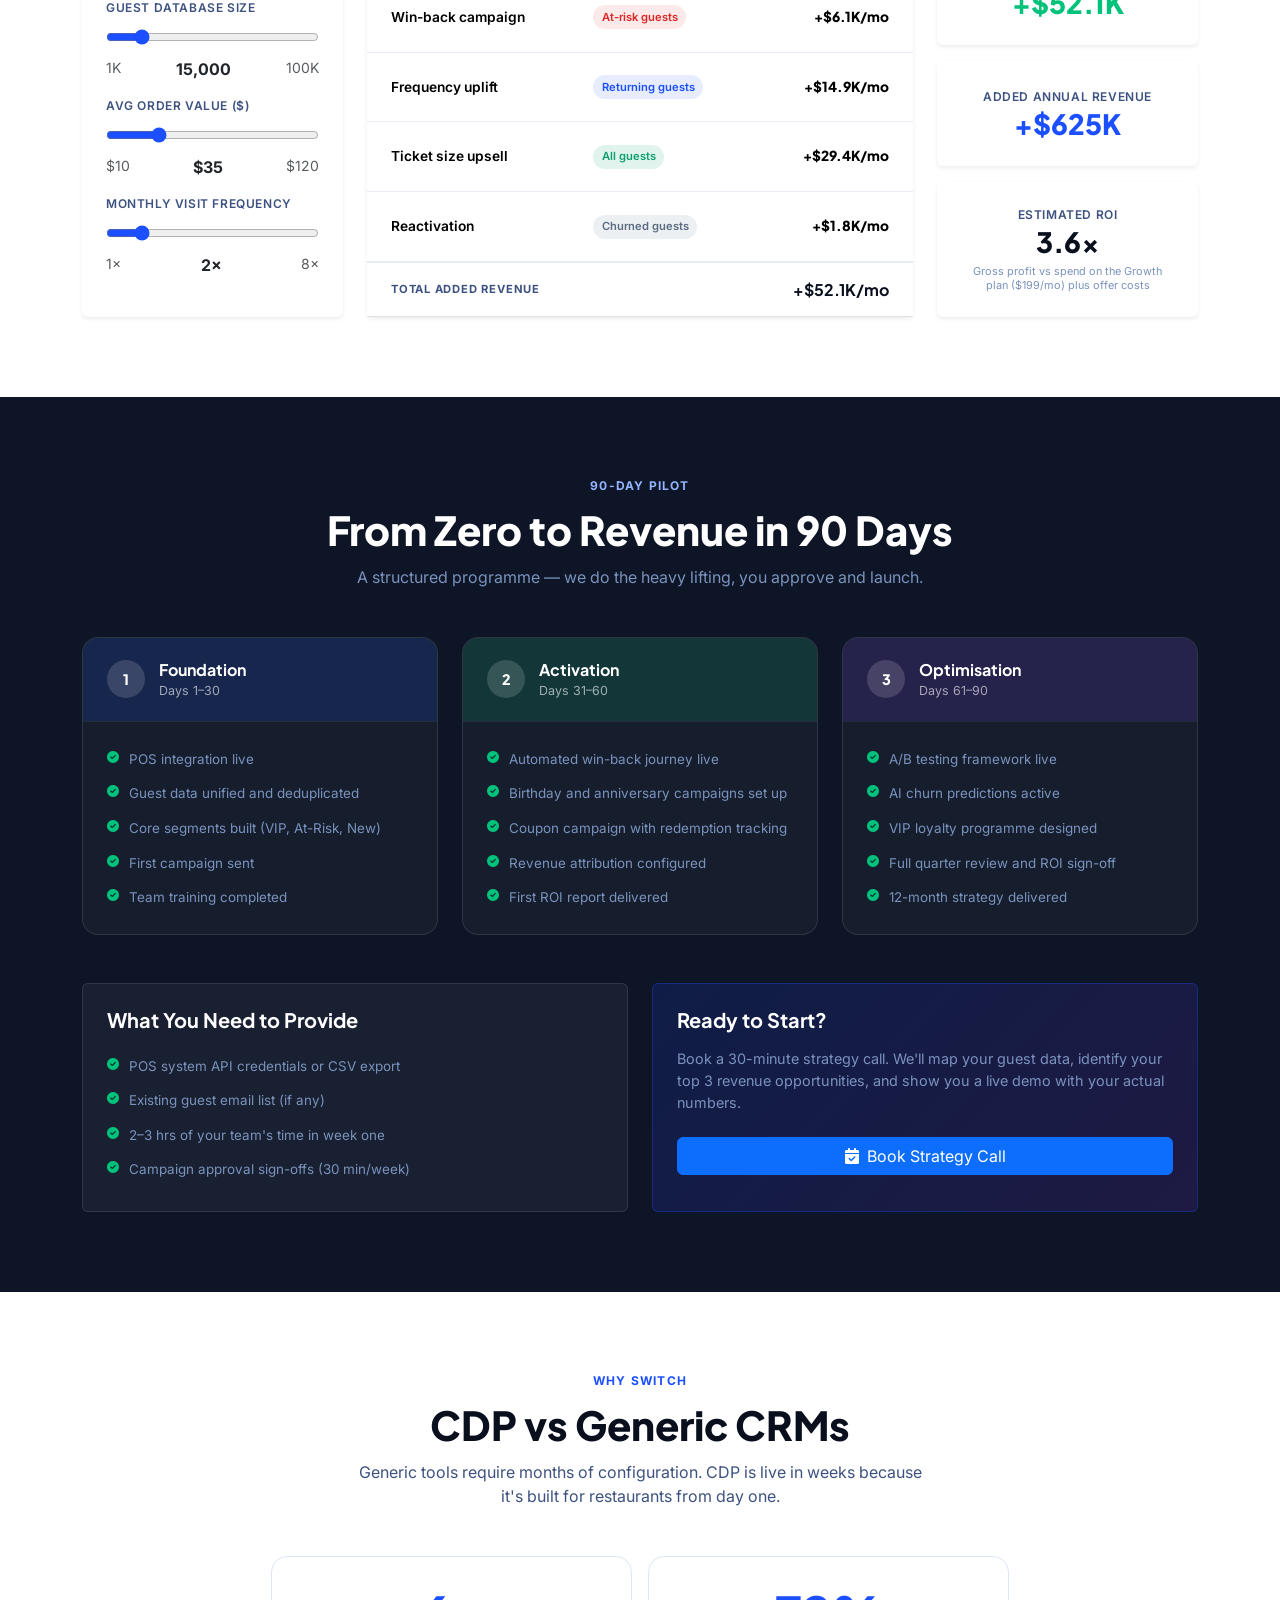
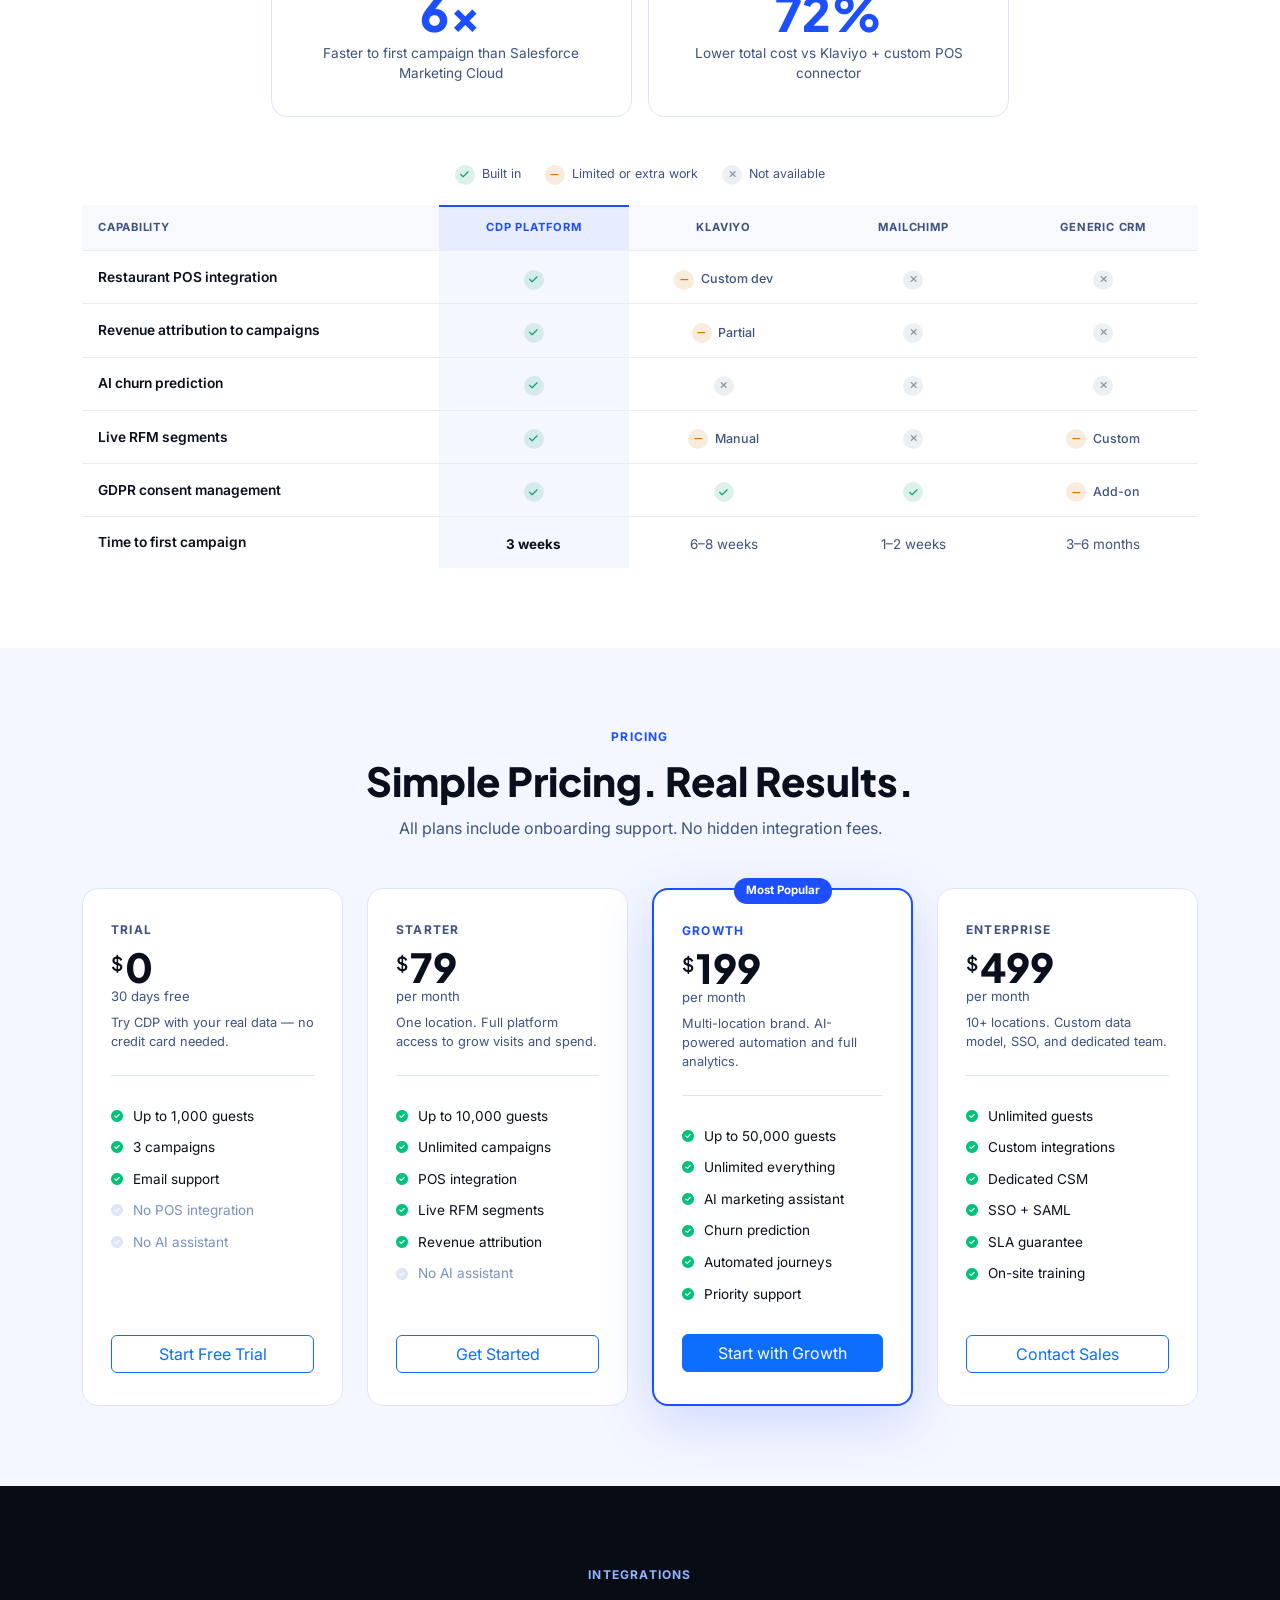
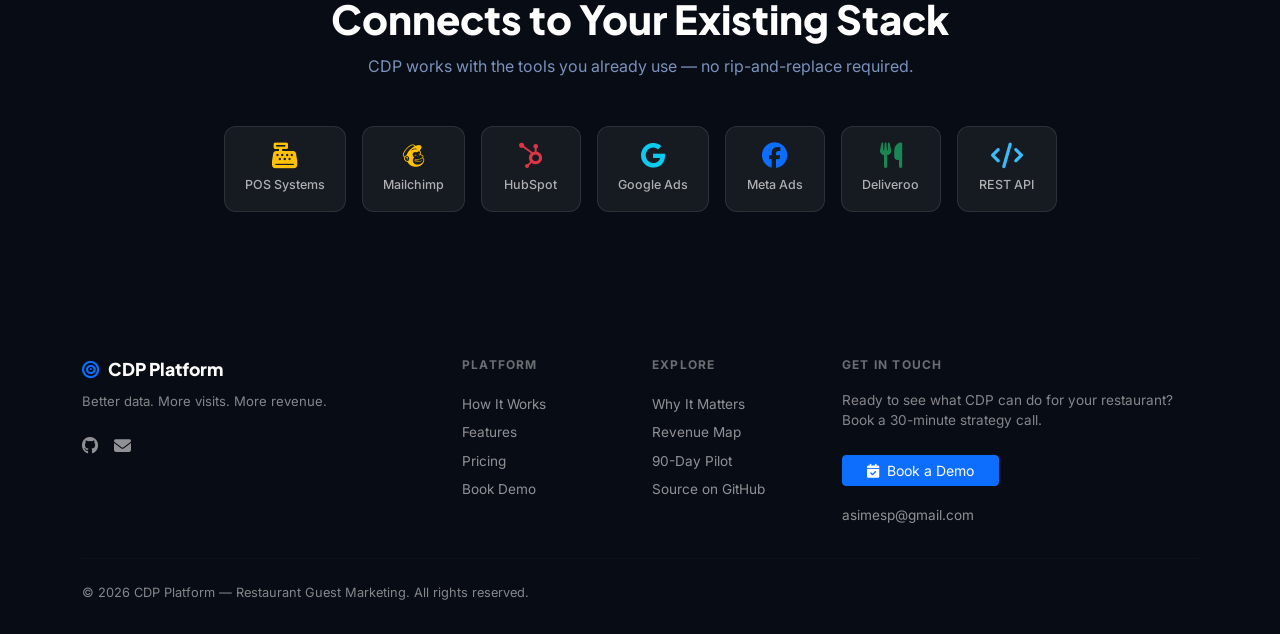
==== commit cba452f2: "feat(ui): custom select dropdown, simplified ROI table, aligned comparison layout" ====
--- a/index.html
+++ b/index.html
@@ -986,10 +986,10 @@
       <p class="cdp-section-sub">Adjust the sliders to match your restaurant &mdash; see the potential impact.</p>
     </div>
 
-    <div class="row g-4 align-items-start fade-up">
+    <div class="row g-4 align-items-stretch fade-up">
       <!-- Inputs -->
       <div class="col-lg-3">
-        <div class="card border-0 shadow-sm p-4">
+        <div class="card border-0 shadow-sm p-4 h-100">
           <h3 class="fw-bold mb-3" style="font-family:var(--f-head);font-size:1rem;">Your Numbers</h3>
           <div class="mb-3">
             <label class="cdp-roi-label" for="roi-guests">Guest Database Size</label>
@@ -1023,64 +1023,66 @@
 
       <!-- Impact table -->
       <div class="col-lg-6">
-        <div class="card border-0 shadow-sm">
-          <div class="card-body p-0">
-            <table class="table table-hover mb-0 align-middle">
-              <thead class="table-light">
+        <div class="card border-0 shadow-sm h-100">
+          <div class="card-body p-0 d-flex flex-column">
+            <div class="table-responsive cdp-roi-t-fill">
+              <table class="table cdp-roi-t align-middle mb-0">
+                <thead>
+                  <tr>
+                    <th scope="col">Revenue Lever</th>
+                    <th scope="col">Target Segment</th>
+                    <th scope="col" class="text-end">Uplift</th>
+                  </tr>
+                </thead>
+                <tbody>
                 <tr>
-                  <th class="ps-4" style="font-size:.78rem;font-weight:700;text-transform:uppercase;letter-spacing:.05em;">Revenue Lever</th>
-                  <th style="font-size:.78rem;font-weight:700;text-transform:uppercase;letter-spacing:.05em;">Target Segment</th>
-                  <th class="text-end pe-4" style="font-size:.78rem;font-weight:700;text-transform:uppercase;letter-spacing:.05em;">Uplift</th>
-                </tr>
-              </thead>
-              <tbody>
-                <tr>
-                  <td class="ps-4">Win-back campaign</td>
-                  <td><span class="badge bg-danger bg-opacity-10 text-danger">At-risk guests</span></td>
-                  <td class="text-end pe-4 text-success fw-semibold" id="roi-row1">&mdash;</td>
+                  <td class="cdp-roi-t__lever">Win-back campaign</td>
+                  <td><span class="cdp-seg cdp-seg--red">At-risk guests</span></td>
+                  <td class="text-end cdp-roi-t__val" id="roi-row1">&mdash;</td>
                 </tr>
                 <tr>
-                  <td class="ps-4">Frequency uplift</td>
-                  <td><span class="badge bg-primary bg-opacity-10 text-primary">Returning guests</span></td>
-                  <td class="text-end pe-4 text-success fw-semibold" id="roi-row2">&mdash;</td>
+                  <td class="cdp-roi-t__lever">Frequency uplift</td>
+                  <td><span class="cdp-seg cdp-seg--blue">Returning guests</span></td>
+                  <td class="text-end cdp-roi-t__val" id="roi-row2">&mdash;</td>
                 </tr>
                 <tr>
-                  <td class="ps-4">Ticket size upsell</td>
-                  <td><span class="badge bg-success bg-opacity-10 text-success">All guests</span></td>
-                  <td class="text-end pe-4 text-success fw-semibold" id="roi-row3">&mdash;</td>
+                  <td class="cdp-roi-t__lever">Ticket size upsell</td>
+                  <td><span class="cdp-seg cdp-seg--green">All guests</span></td>
+                  <td class="text-end cdp-roi-t__val" id="roi-row3">&mdash;</td>
                 </tr>
                 <tr>
-                  <td class="ps-4">Reactivation</td>
-                  <td><span class="badge bg-secondary bg-opacity-10 text-secondary">Churned guests</span></td>
-                  <td class="text-end pe-4 text-success fw-semibold" id="roi-row4">&mdash;</td>
+                  <td class="cdp-roi-t__lever">Reactivation</td>
+                  <td><span class="cdp-seg cdp-seg--grey">Churned guests</span></td>
+                  <td class="text-end cdp-roi-t__val" id="roi-row4">&mdash;</td>
                 </tr>
-              </tbody>
-            </table>
+                </tbody>
+                <tfoot>
+                  <tr>
+                    <th scope="row" colspan="2">Total added revenue</th>
+                    <td class="text-end cdp-roi-t__total" id="roi-total">&mdash;</td>
+                  </tr>
+                </tfoot>
+              </table>
+            </div>
           </div>
         </div>
       </div>
 
       <!-- Results -->
       <div class="col-lg-3">
-        <div class="row g-3">
-          <div class="col-12">
-            <div class="card border-0 shadow-sm p-4 text-center">
-              <div class="cdp-roi-label text-center mb-1">Added Monthly Revenue</div>
-              <div class="cdp-roi-val cdp-roi-val--green" id="roi-monthly">&mdash;</div>
-            </div>
-          </div>
-          <div class="col-12">
-            <div class="card border-0 shadow-sm p-4 text-center">
-              <div class="cdp-roi-label text-center mb-1">Added Annual Revenue</div>
-              <div class="cdp-roi-val cdp-roi-val--blue" id="roi-annual">&mdash;</div>
-            </div>
-          </div>
-          <div class="col-12">
-            <div class="card border-0 shadow-sm p-4 text-center">
-              <div class="cdp-roi-label text-center mb-1">Estimated ROI</div>
-              <div class="cdp-roi-val" id="roi-multiple">&mdash;</div>
-              <div class="cdp-roi-basis" id="roi-basis"></div>
-            </div>
+        <div class="cdp-roi-out">
+          <div class="card border-0 shadow-sm p-4 text-center">
+            <div class="cdp-roi-label text-center mb-1">Added Monthly Revenue</div>
+            <div class="cdp-roi-val cdp-roi-val--green" id="roi-monthly">&mdash;</div>
+          </div>
+          <div class="card border-0 shadow-sm p-4 text-center">
+            <div class="cdp-roi-label text-center mb-1">Added Annual Revenue</div>
+            <div class="cdp-roi-val cdp-roi-val--blue" id="roi-annual">&mdash;</div>
+          </div>
+          <div class="card border-0 shadow-sm p-4 text-center">
+            <div class="cdp-roi-label text-center mb-1">Estimated ROI</div>
+            <div class="cdp-roi-val" id="roi-multiple">&mdash;</div>
+            <div class="cdp-roi-basis" id="roi-basis"></div>
           </div>
         </div>
       </div>
@@ -1211,62 +1213,70 @@
     </div>
 
     <!-- Comparison table -->
-    <div class="table-responsive fade-up">
-      <table class="table table-hover align-middle">
-        <thead class="table-light">
+    <div class="cdp-cmp-wrap fade-up">
+      <div class="cdp-cmp-legend" role="note">
+        <span><span class="cdp-cmp-s cdp-cmp-s--yes"><i class="fas fa-check" aria-hidden="true"></i></span>Built in</span>
+        <span><span class="cdp-cmp-s cdp-cmp-s--part"><i class="fas fa-minus" aria-hidden="true"></i></span>Limited or extra work</span>
+        <span><span class="cdp-cmp-s cdp-cmp-s--no"><i class="fas fa-xmark" aria-hidden="true"></i></span>Not available</span>
+      </div>
+      <div class="table-responsive">
+        <table class="table cdp-cmp align-middle">
+          <caption class="visually-hidden">Capability comparison between CDP Platform, Klaviyo, Mailchimp and a generic CRM</caption>
+          <thead>
+            <tr>
+              <th scope="col">Capability</th>
+              <th scope="col" class="cdp-cmp__own">CDP Platform</th>
+              <th scope="col">Klaviyo</th>
+              <th scope="col">Mailchimp</th>
+              <th scope="col">Generic CRM</th>
+            </tr>
+          </thead>
+          <tbody>
           <tr>
-            <th style="font-size:.8rem;text-transform:uppercase;letter-spacing:.05em;font-weight:700;">Capability</th>
-            <th class="text-center" style="font-size:.8rem;text-transform:uppercase;letter-spacing:.05em;font-weight:700;color:var(--cdp-blue);">CDP Platform</th>
-            <th class="text-center" style="font-size:.8rem;text-transform:uppercase;letter-spacing:.05em;font-weight:700;">Klaviyo</th>
-            <th class="text-center" style="font-size:.8rem;text-transform:uppercase;letter-spacing:.05em;font-weight:700;">Mailchimp</th>
-            <th class="text-center" style="font-size:.8rem;text-transform:uppercase;letter-spacing:.05em;font-weight:700;">Generic CRM</th>
-          </tr>
-        </thead>
-        <tbody>
-          <tr>
-            <td class="fw-medium">Restaurant POS integration</td>
-            <td class="text-center"><i class="fas fa-check-circle text-success"></i></td>
-            <td class="text-center"><span class="text-muted" style="font-size:.8rem;">Custom dev</span></td>
-            <td class="text-center"><i class="fas fa-times-circle text-danger opacity-50"></i></td>
-            <td class="text-center"><i class="fas fa-times-circle text-danger opacity-50"></i></td>
+            <th scope="row">Restaurant POS integration</th>
+            <td class="cdp-cmp__own"><span class="cdp-cmp-s cdp-cmp-s--yes"><i class="fas fa-check" aria-hidden="true"></i><span class="visually-hidden">Built in</span></span></td>
+            <td><span class="cdp-cmp-s cdp-cmp-s--part"><i class="fas fa-minus" aria-hidden="true"></i><span class="cdp-cmp-s__lbl">Custom dev</span></span></td>
+            <td><span class="cdp-cmp-s cdp-cmp-s--no"><i class="fas fa-xmark" aria-hidden="true"></i><span class="visually-hidden">Not available</span></span></td>
+            <td><span class="cdp-cmp-s cdp-cmp-s--no"><i class="fas fa-xmark" aria-hidden="true"></i><span class="visually-hidden">Not available</span></span></td>
           </tr>
           <tr>
-            <td class="fw-medium">Revenue attribution to campaigns</td>
-            <td class="text-center"><i class="fas fa-check-circle text-success"></i></td>
-            <td class="text-center"><i class="fas fa-check-circle text-success opacity-50"></i></td>
-            <td class="text-center"><i class="fas fa-times-circle text-danger opacity-50"></i></td>
-            <td class="text-center"><i class="fas fa-times-circle text-danger opacity-50"></i></td>
+            <th scope="row">Revenue attribution to campaigns</th>
+            <td class="cdp-cmp__own"><span class="cdp-cmp-s cdp-cmp-s--yes"><i class="fas fa-check" aria-hidden="true"></i><span class="visually-hidden">Built in</span></span></td>
+            <td><span class="cdp-cmp-s cdp-cmp-s--part"><i class="fas fa-minus" aria-hidden="true"></i><span class="cdp-cmp-s__lbl">Partial</span></span></td>
+            <td><span class="cdp-cmp-s cdp-cmp-s--no"><i class="fas fa-xmark" aria-hidden="true"></i><span class="visually-hidden">Not available</span></span></td>
+            <td><span class="cdp-cmp-s cdp-cmp-s--no"><i class="fas fa-xmark" aria-hidden="true"></i><span class="visually-hidden">Not available</span></span></td>
           </tr>
           <tr>
-            <td class="fw-medium">AI churn prediction</td>
-            <td class="text-center"><i class="fas fa-check-circle text-success"></i></td>
-            <td class="text-center"><i class="fas fa-times-circle text-danger opacity-50"></i></td>
-            <td class="text-center"><i class="fas fa-times-circle text-danger opacity-50"></i></td>
-            <td class="text-center"><i class="fas fa-times-circle text-danger opacity-50"></i></td>
+            <th scope="row">AI churn prediction</th>
+            <td class="cdp-cmp__own"><span class="cdp-cmp-s cdp-cmp-s--yes"><i class="fas fa-check" aria-hidden="true"></i><span class="visually-hidden">Built in</span></span></td>
+            <td><span class="cdp-cmp-s cdp-cmp-s--no"><i class="fas fa-xmark" aria-hidden="true"></i><span class="visually-hidden">Not available</span></span></td>
+            <td><span class="cdp-cmp-s cdp-cmp-s--no"><i class="fas fa-xmark" aria-hidden="true"></i><span class="visually-hidden">Not available</span></span></td>
+            <td><span class="cdp-cmp-s cdp-cmp-s--no"><i class="fas fa-xmark" aria-hidden="true"></i><span class="visually-hidden">Not available</span></span></td>
           </tr>
           <tr>
-            <td class="fw-medium">Live RFM segments</td>
-            <td class="text-center"><i class="fas fa-check-circle text-success"></i></td>
-            <td class="text-center"><span class="text-muted" style="font-size:.8rem;">Manual</span></td>
-            <td class="text-center"><i class="fas fa-times-circle text-danger opacity-50"></i></td>
-            <td class="text-center"><span class="text-muted" style="font-size:.8rem;">Custom</span></td>
+            <th scope="row">Live RFM segments</th>
+            <td class="cdp-cmp__own"><span class="cdp-cmp-s cdp-cmp-s--yes"><i class="fas fa-check" aria-hidden="true"></i><span class="visually-hidden">Built in</span></span></td>
+            <td><span class="cdp-cmp-s cdp-cmp-s--part"><i class="fas fa-minus" aria-hidden="true"></i><span class="cdp-cmp-s__lbl">Manual</span></span></td>
+            <td><span class="cdp-cmp-s cdp-cmp-s--no"><i class="fas fa-xmark" aria-hidden="true"></i><span class="visually-hidden">Not available</span></span></td>
+            <td><span class="cdp-cmp-s cdp-cmp-s--part"><i class="fas fa-minus" aria-hidden="true"></i><span class="cdp-cmp-s__lbl">Custom</span></span></td>
           </tr>
           <tr>
-            <td class="fw-medium">GDPR consent management</td>
-            <td class="text-center"><i class="fas fa-check-circle text-success"></i></td>
-            <td class="text-center"><i class="fas fa-check-circle text-success opacity-50"></i></td>
-            <td class="text-center"><i class="fas fa-check-circle text-success opacity-50"></i></td>
-            <td class="text-center"><span class="text-muted" style="font-size:.8rem;">Add-on</span></td>
+            <th scope="row">GDPR consent management</th>
+            <td class="cdp-cmp__own"><span class="cdp-cmp-s cdp-cmp-s--yes"><i class="fas fa-check" aria-hidden="true"></i><span class="visually-hidden">Built in</span></span></td>
+            <td><span class="cdp-cmp-s cdp-cmp-s--yes"><i class="fas fa-check" aria-hidden="true"></i><span class="visually-hidden">Built in</span></span></td>
+            <td><span class="cdp-cmp-s cdp-cmp-s--yes"><i class="fas fa-check" aria-hidden="true"></i><span class="visually-hidden">Built in</span></span></td>
+            <td><span class="cdp-cmp-s cdp-cmp-s--part"><i class="fas fa-minus" aria-hidden="true"></i><span class="cdp-cmp-s__lbl">Add-on</span></span></td>
           </tr>
-          <tr>
-            <td class="fw-medium">Time to first campaign</td>
-            <td class="text-center fw-bold text-success">3 weeks</td>
-            <td class="text-center text-muted" style="font-size:.85rem;">6&ndash;8 weeks</td>
-            <td class="text-center text-muted" style="font-size:.85rem;">1&ndash;2 weeks</td>
-            <td class="text-center text-muted" style="font-size:.85rem;">3&ndash;6 months</td>
+          <tr class="cdp-cmp__fact">
+            <th scope="row">Time to first campaign</th>
+            <td class="cdp-cmp__own"><span class="cdp-cmp-time">3 weeks</span></td>
+            <td><span class="cdp-cmp-time">6&ndash;8 weeks</span></td>
+            <td><span class="cdp-cmp-time">1&ndash;2 weeks</span></td>
+            <td><span class="cdp-cmp-time">3&ndash;6 months</span></td>
           </tr>
-        </tbody>
-      </table>
+          </tbody>
+        </table>
+      </div>
     </div>
   </div>
 </section>
--- a/css/main.css
+++ b/css/main.css
@@ -960,6 +960,11 @@
    COMPETITIVE TABLE
    ================================================================ */
 .cdp-comp-stat {
+  height: 100%;
+  display: flex;
+  flex-direction: column;
+  align-items: center;
+  justify-content: center;
   text-align: center;
   padding: 2rem;
   background: var(--cdp-surface);
@@ -1365,3 +1370,207 @@
     transform: none !important;
   }
 }
+
+/* ================================================================
+   DATA TABLES — ROI breakdown & capability comparison
+   Status hues validated against the white table surface:
+   green #0E9F6E vs amber #D97706 => CVD ΔE 8.8 (>=8), all >= 3:1.
+   Every state also carries its own icon shape + a label, so meaning
+   never rests on hue alone.
+   ================================================================ */
+:root {
+  --tbl-yes:   #0E9F6E;
+  --tbl-part:  #D97706;
+  --tbl-no:    #8392A8;
+  --tbl-rule:  #E8EDF5;
+}
+
+/* ── Shared: status marks ───────────────────────────────────────── */
+.cdp-cmp-s {
+  display: inline-flex;
+  align-items: center;
+  gap: .4rem;
+  font-size: .78rem;
+  font-weight: 600;
+}
+.cdp-cmp-s > i {
+  flex-shrink: 0;
+  width: 20px; height: 20px;
+  border-radius: 50%;
+  display: inline-flex;
+  align-items: center;
+  justify-content: center;
+  font-size: .62rem;
+}
+.cdp-cmp-s--yes  > i { background: rgba(14,159,110,.14);  color: var(--tbl-yes); }
+.cdp-cmp-s--part > i { background: rgba(217,119,6,.14);   color: var(--tbl-part); }
+.cdp-cmp-s--no   > i { background: rgba(131,146,168,.14); color: var(--tbl-no); }
+.cdp-cmp-s__lbl { color: var(--cdp-text2); font-weight: 500; white-space: nowrap; }
+
+/* ── ROI breakdown table ────────────────────────────────────────── */
+/* The three result cards share the column height so all three ROI columns
+   end on the same line, and the table stretches to fill the middle card. */
+.cdp-roi-out {
+  display: flex;
+  flex-direction: column;
+  gap: 1rem;
+  height: 100%;
+}
+.cdp-roi-out > .card {
+  flex: 1 1 0;
+  display: flex;
+  flex-direction: column;
+  justify-content: center;
+}
+/* Only from lg up, where the three columns sit side by side; below that they
+   stack and the flex item would stop the table shrinking to the viewport. */
+@media (min-width: 992px) {
+  .cdp-roi-t-fill { flex: 1 1 auto; display: flex; }
+  .cdp-roi-t-fill > .cdp-roi-t { height: 100%; }
+}
+
+.cdp-roi-t { font-size: .86rem; }
+.cdp-roi-t thead th {
+  background: #F7F9FD;
+  border-bottom: 1px solid var(--tbl-rule);
+  color: var(--cdp-text2);
+  font-size: .68rem;
+  font-weight: 700;
+  text-transform: uppercase;
+  letter-spacing: .07em;
+  padding: .8rem 1rem;
+  white-space: nowrap;
+}
+.cdp-roi-t tbody td { padding: .8rem 1rem; border-bottom: 1px solid var(--tbl-rule); }
+.cdp-roi-t tbody tr:last-child td { border-bottom: 0; }
+.cdp-roi-t thead th:first-child,
+.cdp-roi-t tbody td:first-child,
+.cdp-roi-t tfoot th:first-child { padding-left: 1.5rem; }
+.cdp-roi-t thead th:last-child,
+.cdp-roi-t tbody td:last-child,
+.cdp-roi-t tfoot td:last-child { padding-right: 1.5rem; }
+.cdp-roi-t tbody td { transition: background .15s ease; }
+.cdp-roi-t tbody tr:hover td { background: #F7F9FD; }
+.cdp-roi-t__lever { font-weight: 600; color: var(--cdp-text1); }
+.cdp-roi-t__val {
+  font-family: var(--f-head);
+  font-weight: 800;
+  color: var(--tbl-yes);
+  white-space: nowrap;
+}
+.cdp-roi-t tfoot th,
+.cdp-roi-t tfoot td {
+  border-top: 2px solid var(--tbl-rule);
+  padding: .9rem 1rem;
+  font-size: .7rem;
+  font-weight: 700;
+  text-transform: uppercase;
+  letter-spacing: .07em;
+  color: var(--cdp-text2);
+}
+.cdp-roi-t__total {
+  font-family: var(--f-head);
+  font-size: 1rem !important;
+  font-weight: 800;
+  color: var(--cdp-text1) !important;
+  text-transform: none !important;
+  letter-spacing: 0 !important;
+  white-space: nowrap;
+}
+
+
+/* ── Capability comparison table ────────────────────────────────── */
+.cdp-cmp-legend {
+  display: flex;
+  flex-wrap: wrap;
+  justify-content: center;
+  gap: 1.5rem;
+  margin-bottom: 1.25rem;
+  font-size: .78rem;
+  color: var(--cdp-text2);
+}
+.cdp-cmp-legend > span { display: inline-flex; align-items: center; gap: .45rem; }
+
+.cdp-cmp {
+  border-collapse: separate;
+  border-spacing: 0;
+  margin-bottom: 0;
+}
+.cdp-cmp thead th {
+  background: #F7F9FD;
+  border-bottom: 1px solid var(--tbl-rule);
+  color: var(--cdp-text2);
+  font-size: .7rem;
+  font-weight: 700;
+  text-transform: uppercase;
+  letter-spacing: .07em;
+  padding: .9rem 1rem;
+  text-align: center;
+  white-space: nowrap;
+}
+/* overflow-x:auto forces overflow-y to compute as auto, so a 1px rounding
+   overflow raises a full-height scrollbar; nothing scrolls vertically here. */
+.cdp-cmp-wrap .table-responsive { overflow-y: hidden; }
+/* Fixed layout so the four vendor columns are equal rather than sized by
+   their longest cell, which left Mailchimp 40px narrower than Klaviyo. */
+.cdp-cmp { table-layout: fixed; width: 100%; min-width: 560px; }
+.cdp-cmp thead th:first-child { width: 32%; }
+.cdp-cmp thead th:not(:first-child) { width: 17%; }
+.cdp-cmp thead th:first-child { text-align: left; }
+.cdp-cmp tbody th {
+  font-size: .86rem;
+  font-weight: 600;
+  color: var(--cdp-text1);
+  padding: .85rem 1rem;
+  border-bottom: 1px solid var(--tbl-rule);
+}
+.cdp-cmp tbody td {
+  padding: .85rem 1rem;
+  text-align: center;
+  border-bottom: 1px solid var(--tbl-rule);
+}
+.cdp-cmp tbody td .cdp-cmp-s { justify-content: center; }
+.cdp-cmp tbody tr:hover th,
+.cdp-cmp tbody tr:hover td { background: #F7F9FD; }
+
+/* The CDP column is the point of the table, so it gets a tinted lane
+   rather than relying on a blue heading nobody scans for. */
+.cdp-cmp tbody td.cdp-cmp__own { background: rgba(27,79,255,.045); }
+.cdp-cmp thead th.cdp-cmp__own {
+  background: rgba(27,79,255,.1);
+  color: var(--cdp-blue);
+  box-shadow: inset 0 2px 0 var(--cdp-blue);
+}
+.cdp-cmp tbody tr:hover td.cdp-cmp__own { background: rgba(27,79,255,.085); }
+.cdp-cmp-time { font-size: .84rem; color: var(--cdp-text2); white-space: nowrap; }
+.cdp-cmp__own .cdp-cmp-time { color: var(--cdp-text1); font-weight: 700; }
+
+@media (max-width: 767.98px) {
+  .cdp-cmp-legend { gap: .75rem 1rem; font-size: .72rem; }
+  .cdp-cmp, .cdp-roi-t { font-size: .8rem; }
+  .cdp-cmp thead th, .cdp-cmp tbody th, .cdp-cmp tbody td { padding: .7rem .6rem; }
+  /* The ROI table was only getting the font-size cut, not the padding, so its
+     three nowrap columns pushed past a 390px viewport. */
+  .cdp-roi-t thead th,
+  .cdp-roi-t tbody td,
+  .cdp-roi-t tfoot th,
+  .cdp-roi-t tfoot td { padding: .7rem .5rem; }
+  .cdp-roi-t tfoot th:first-child { padding-left: .5rem; }
+  .cdp-roi-t tfoot td:last-child { padding-right: .5rem; }
+  .cdp-seg { font-size: .64rem; padding: .2rem .45rem; }
+  .cdp-cmp-s__lbl { font-size: .72rem; }
+}
+
+/* Target-segment chips in the ROI breakdown */
+.cdp-seg {
+  display: inline-block;
+  padding: .22rem .55rem;
+  border-radius: 999px;
+  font-size: .7rem;
+  font-weight: 600;
+  white-space: nowrap;
+}
+.cdp-seg--red   { background: rgba(220,38,38,.1);  color: #DC2626; }
+.cdp-seg--blue  { background: rgba(27,79,255,.1);  color: var(--cdp-blue); }
+.cdp-seg--green { background: rgba(14,159,110,.12); color: var(--tbl-yes); }
+.cdp-seg--grey  { background: rgba(131,146,168,.14); color: #5A6B82; }
